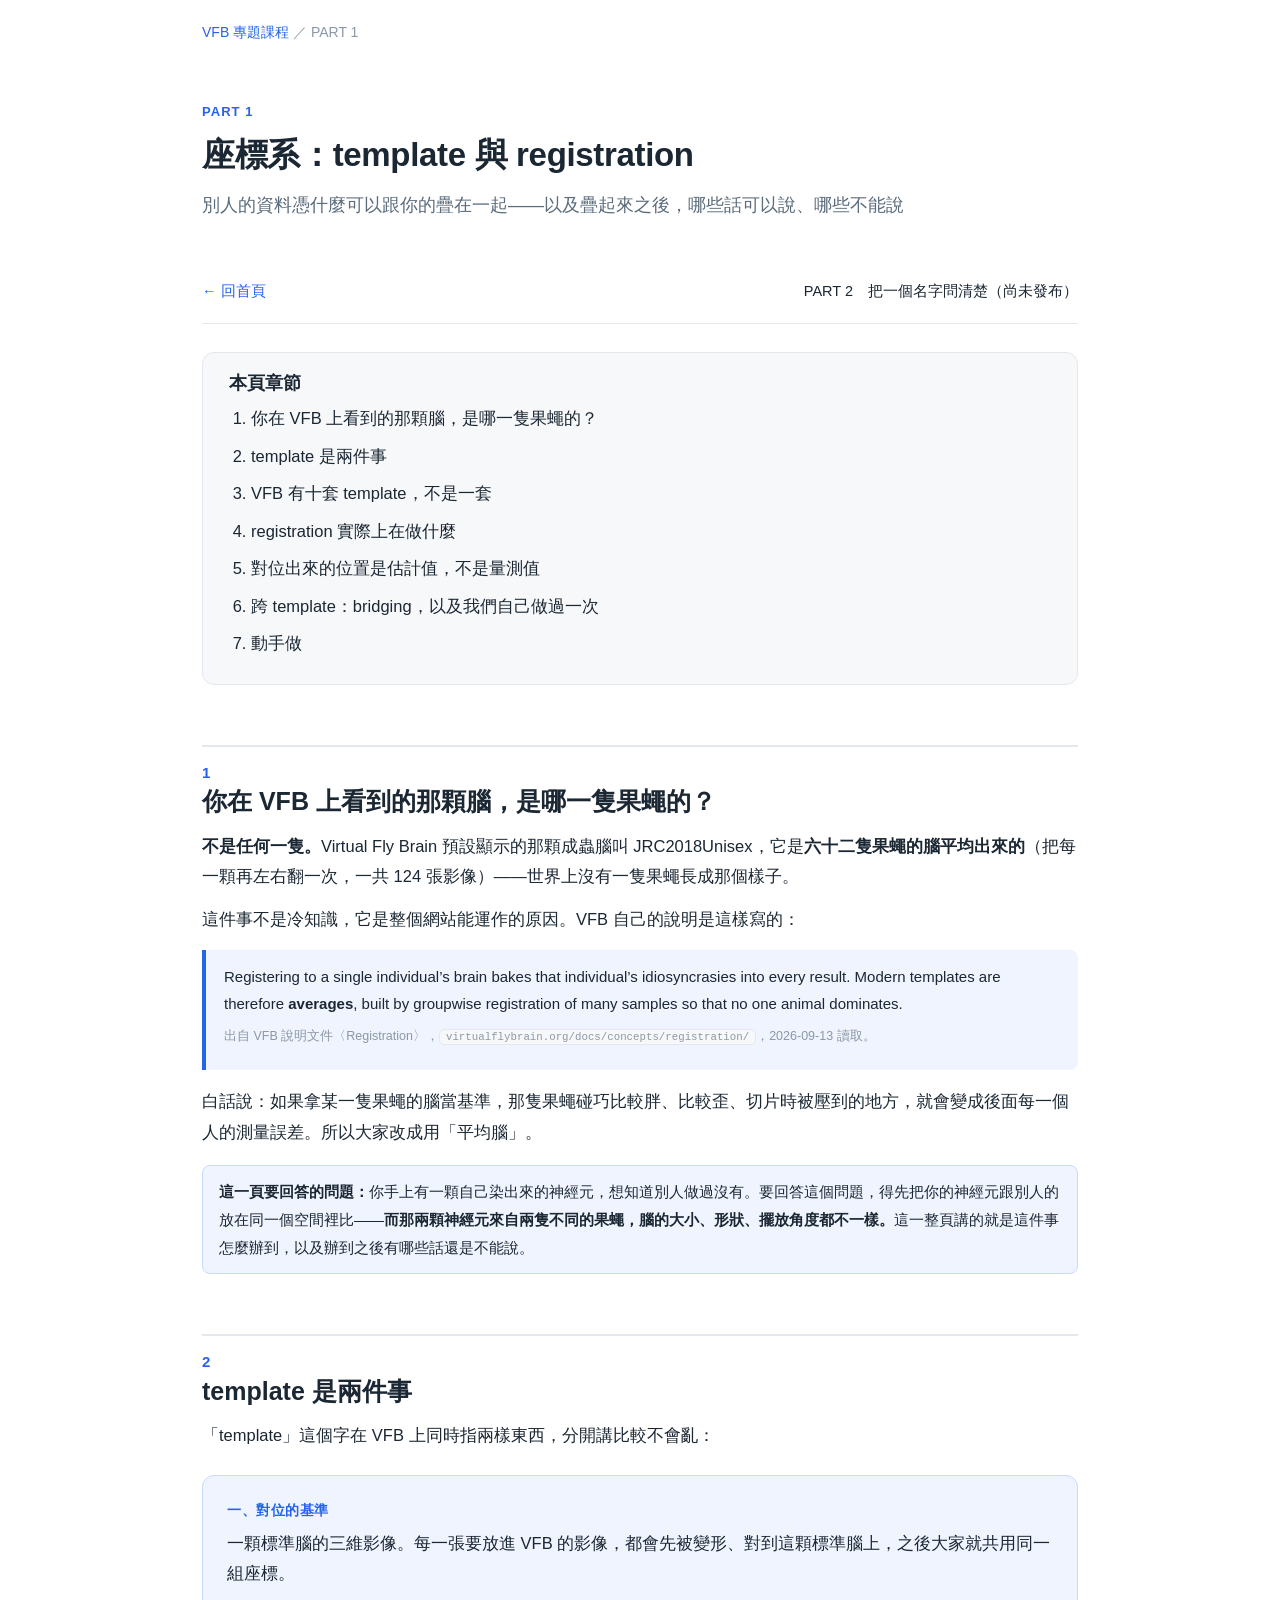
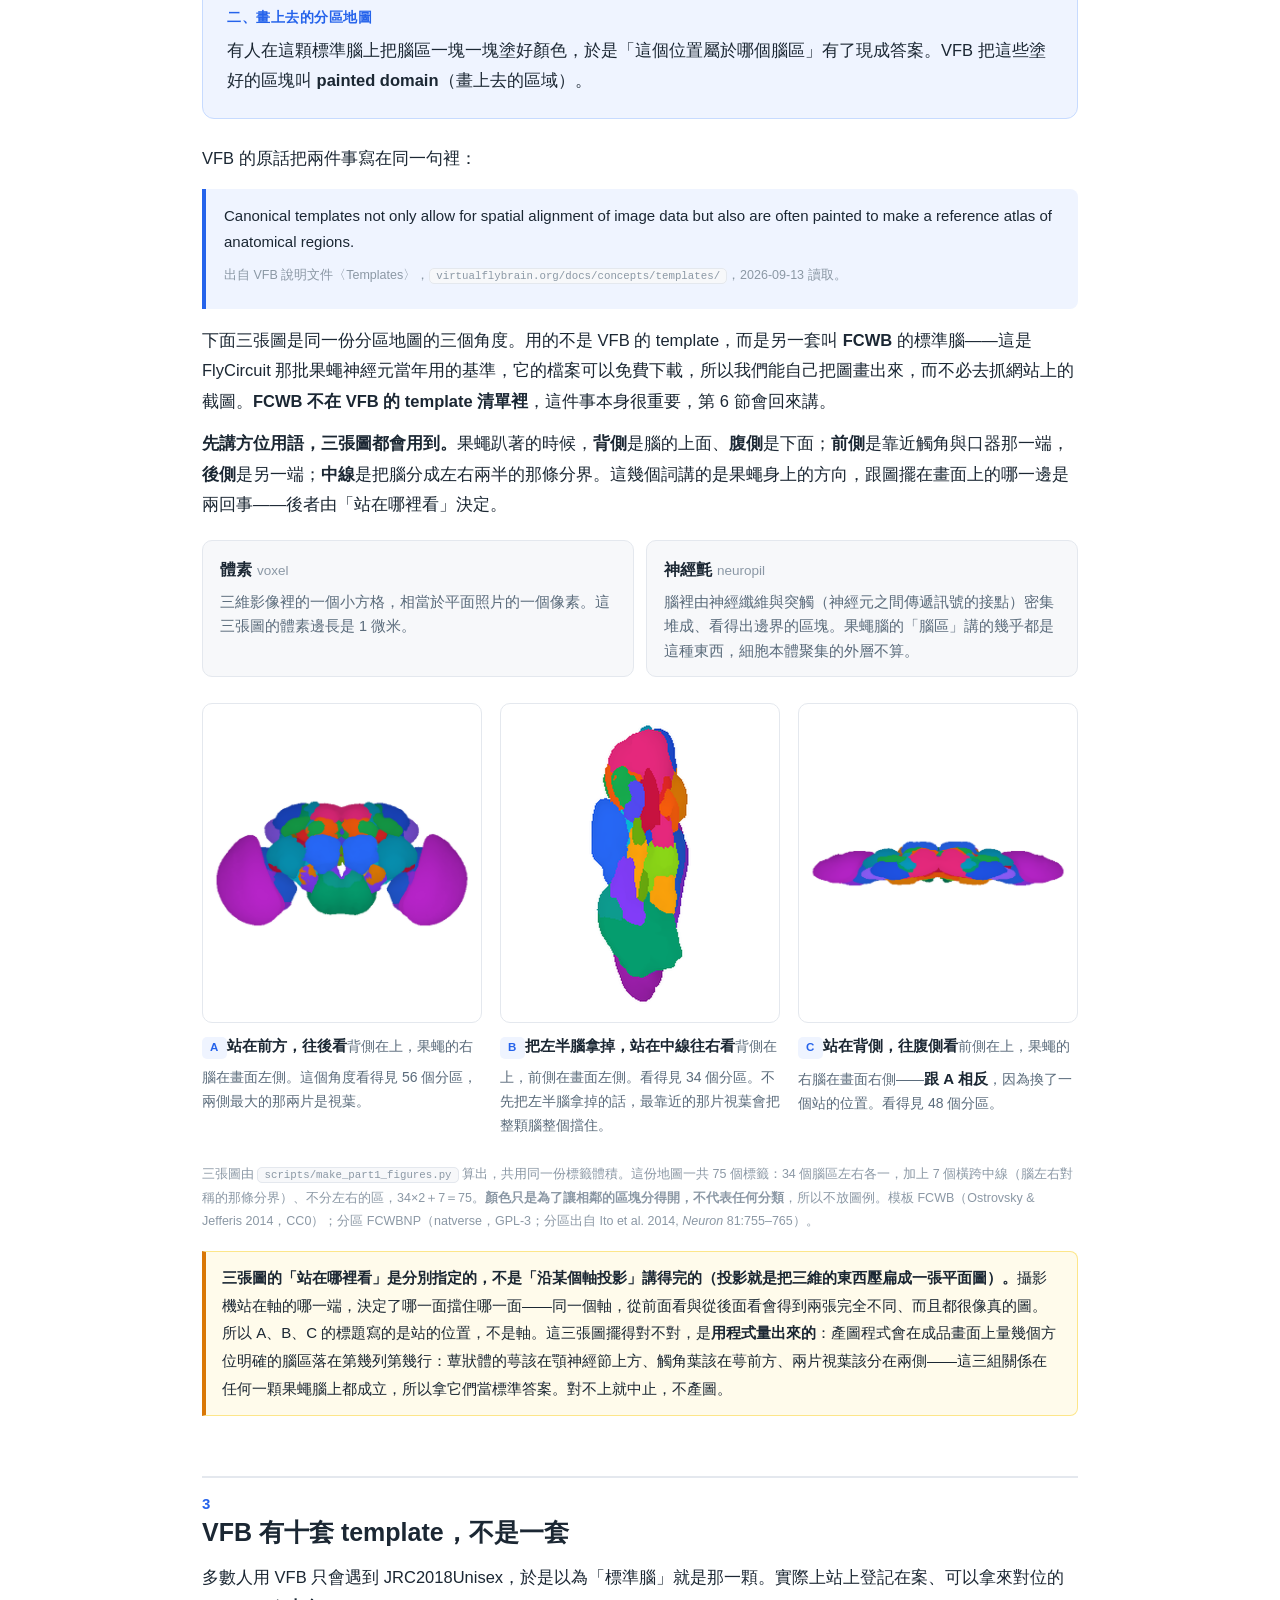
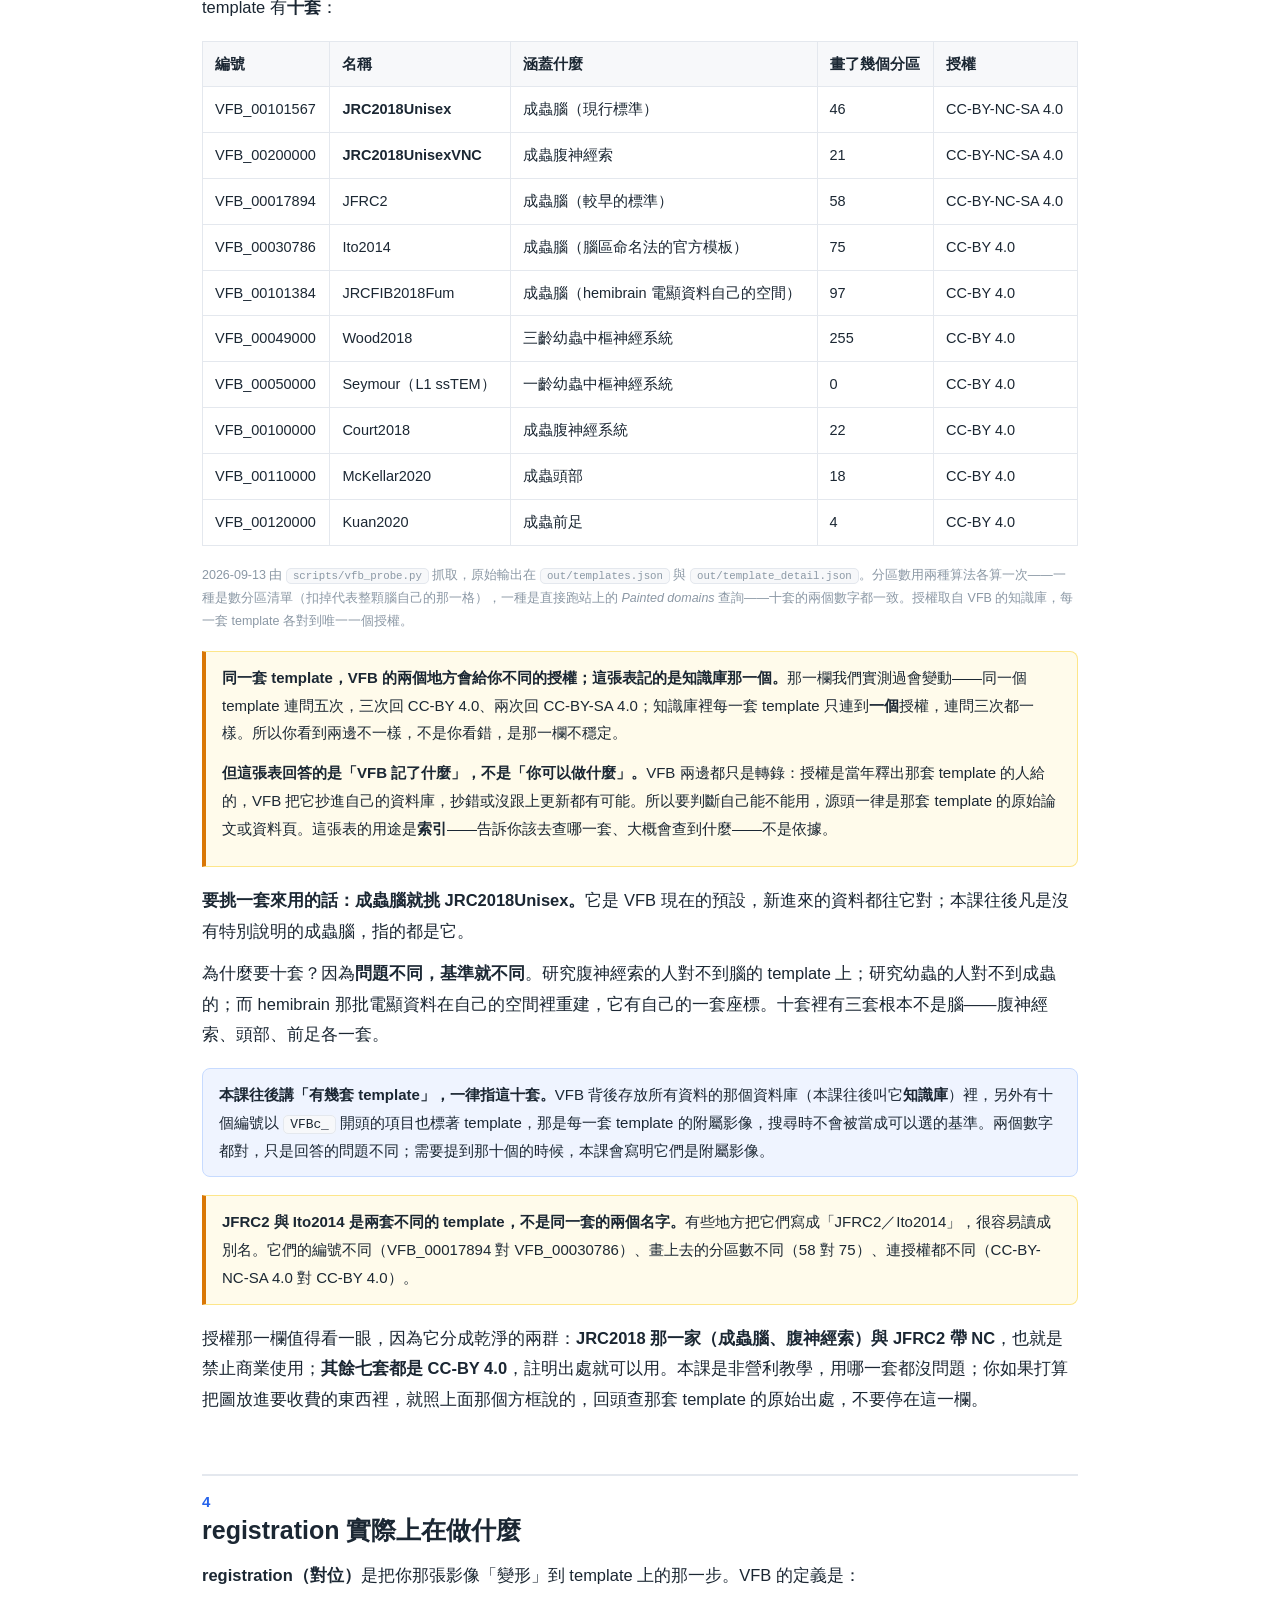
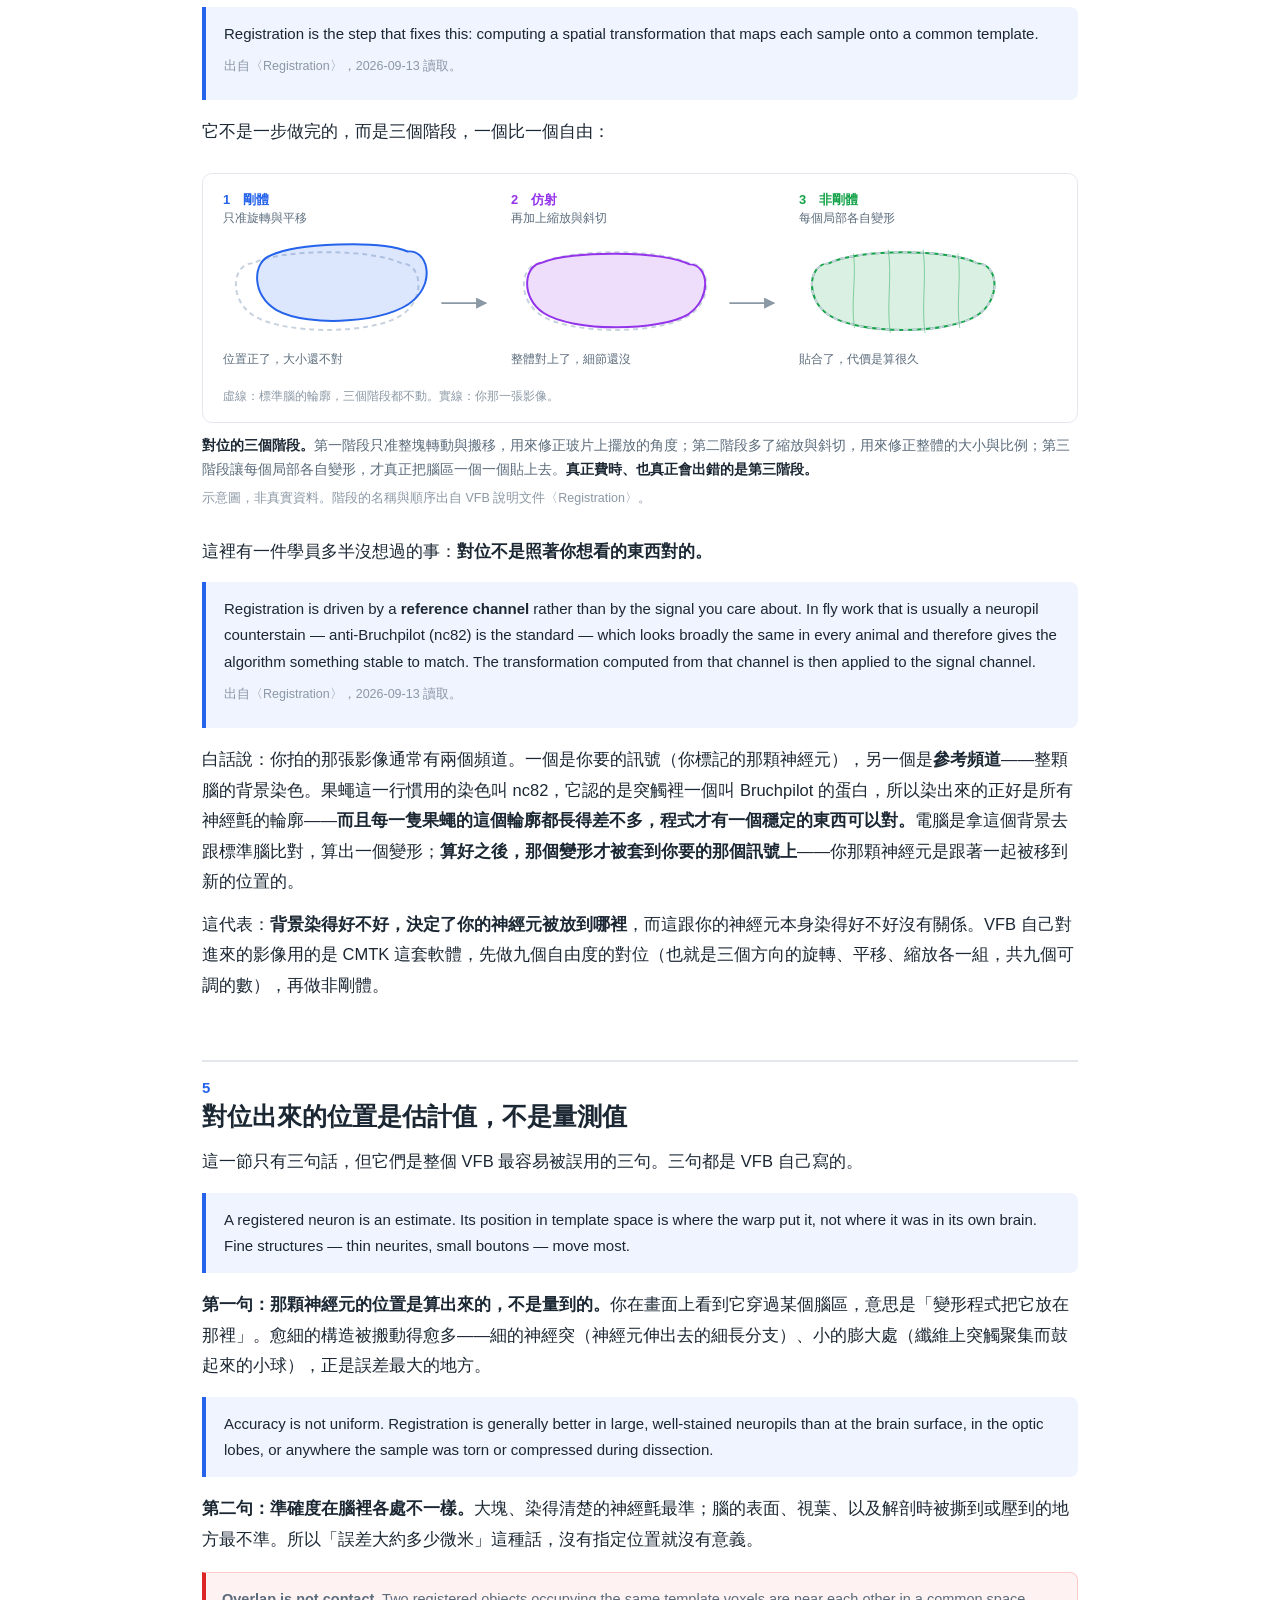
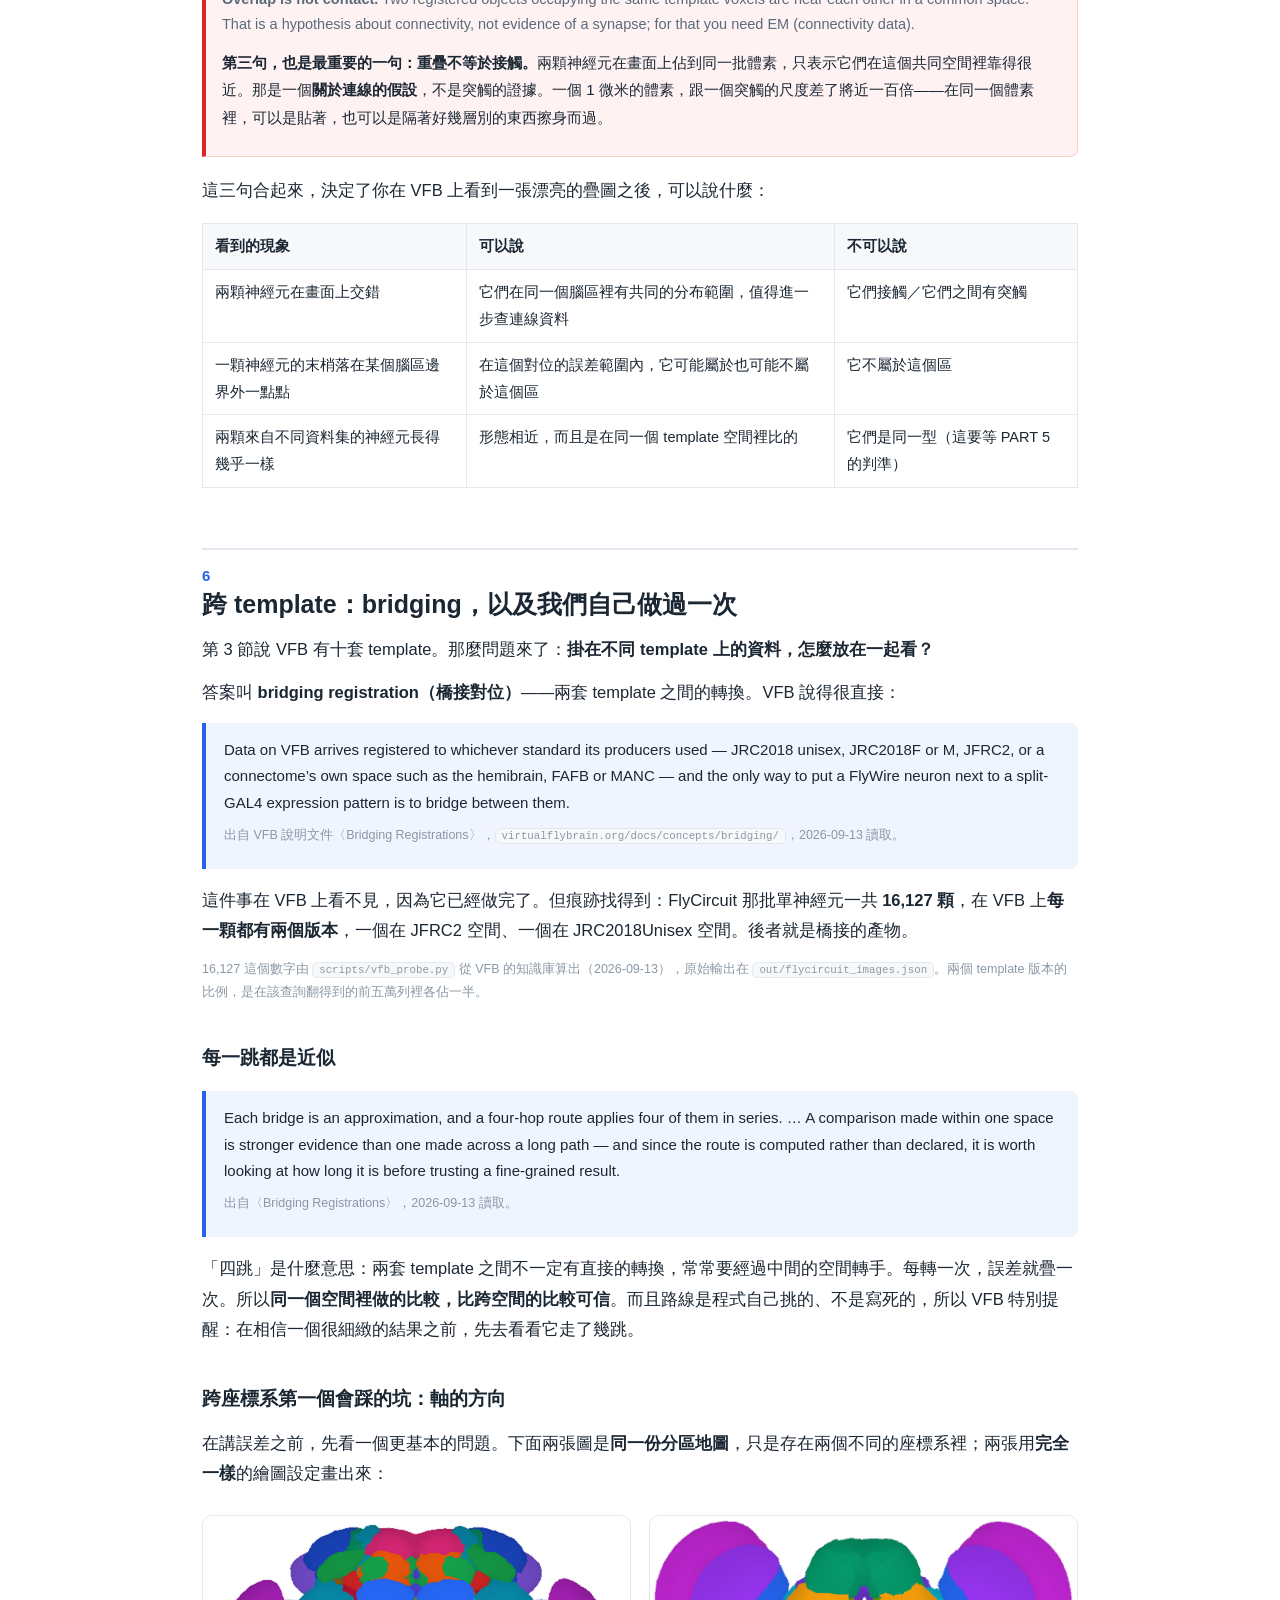
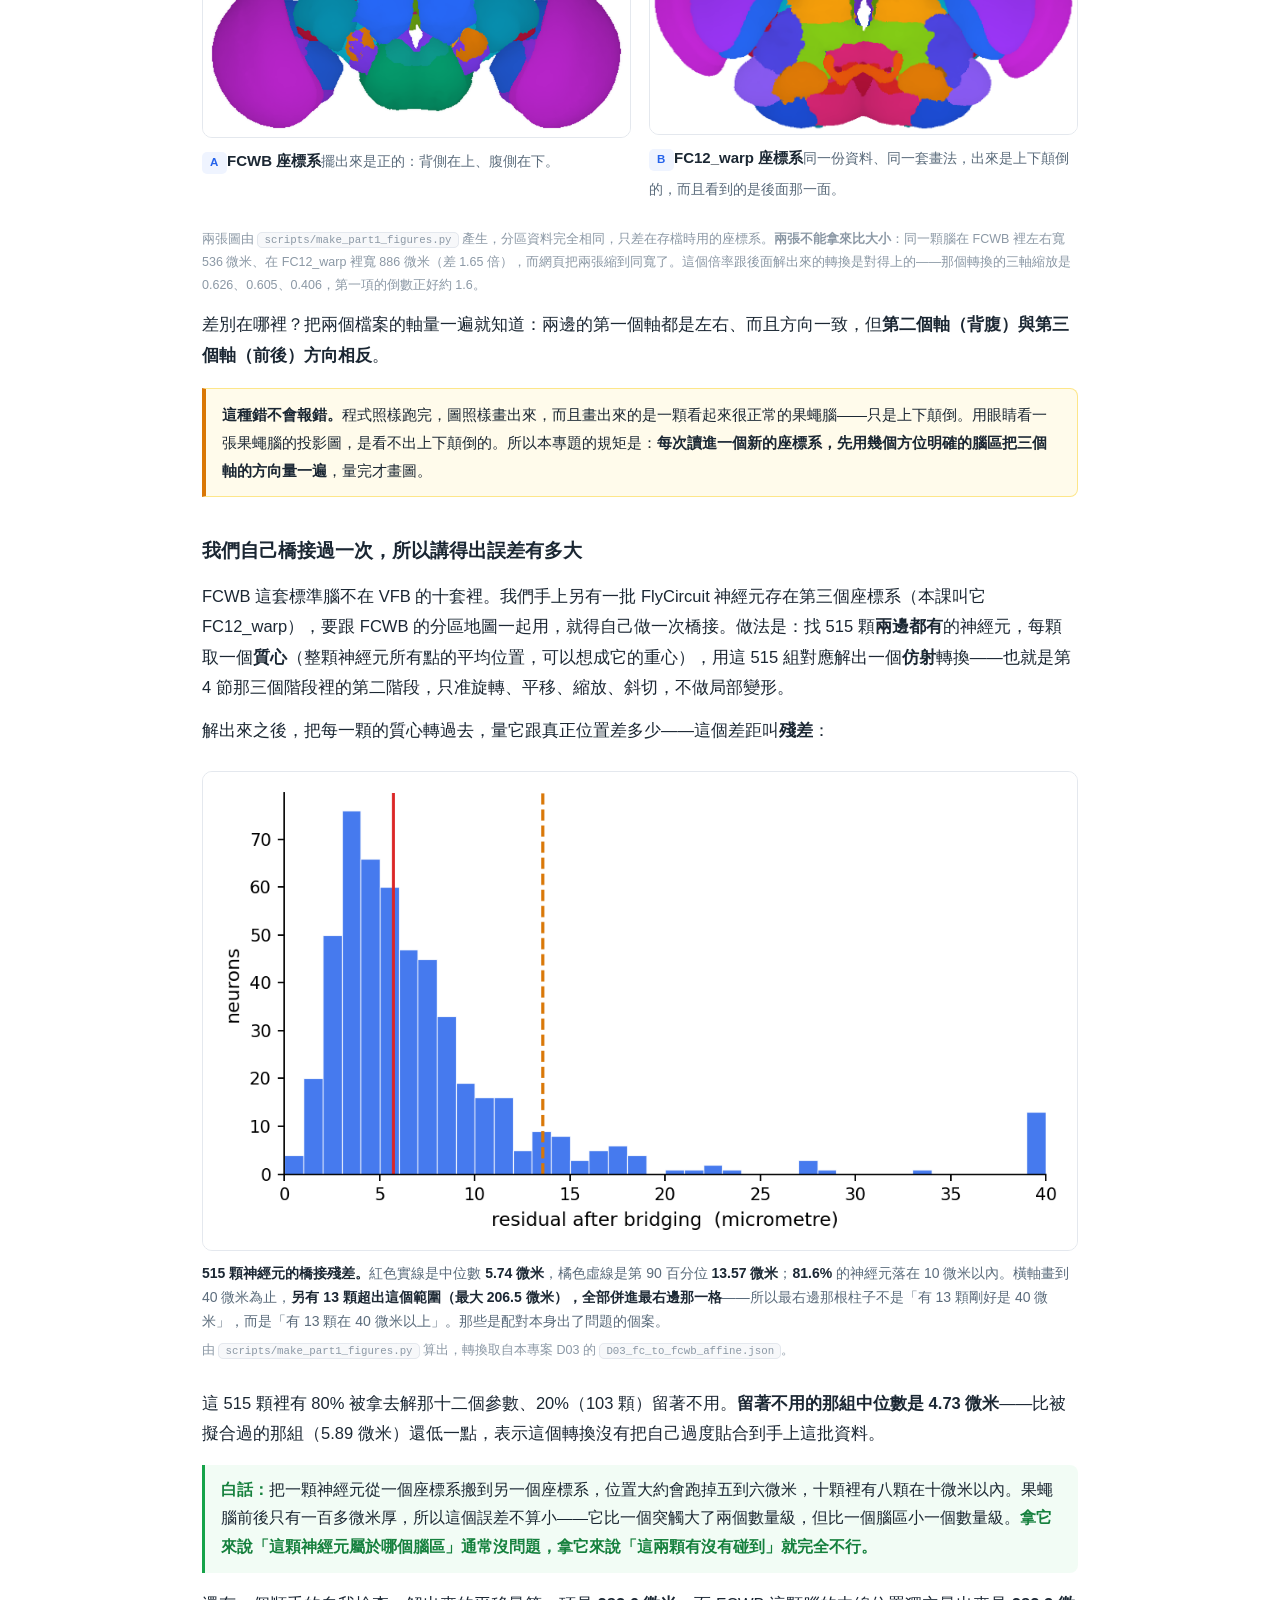
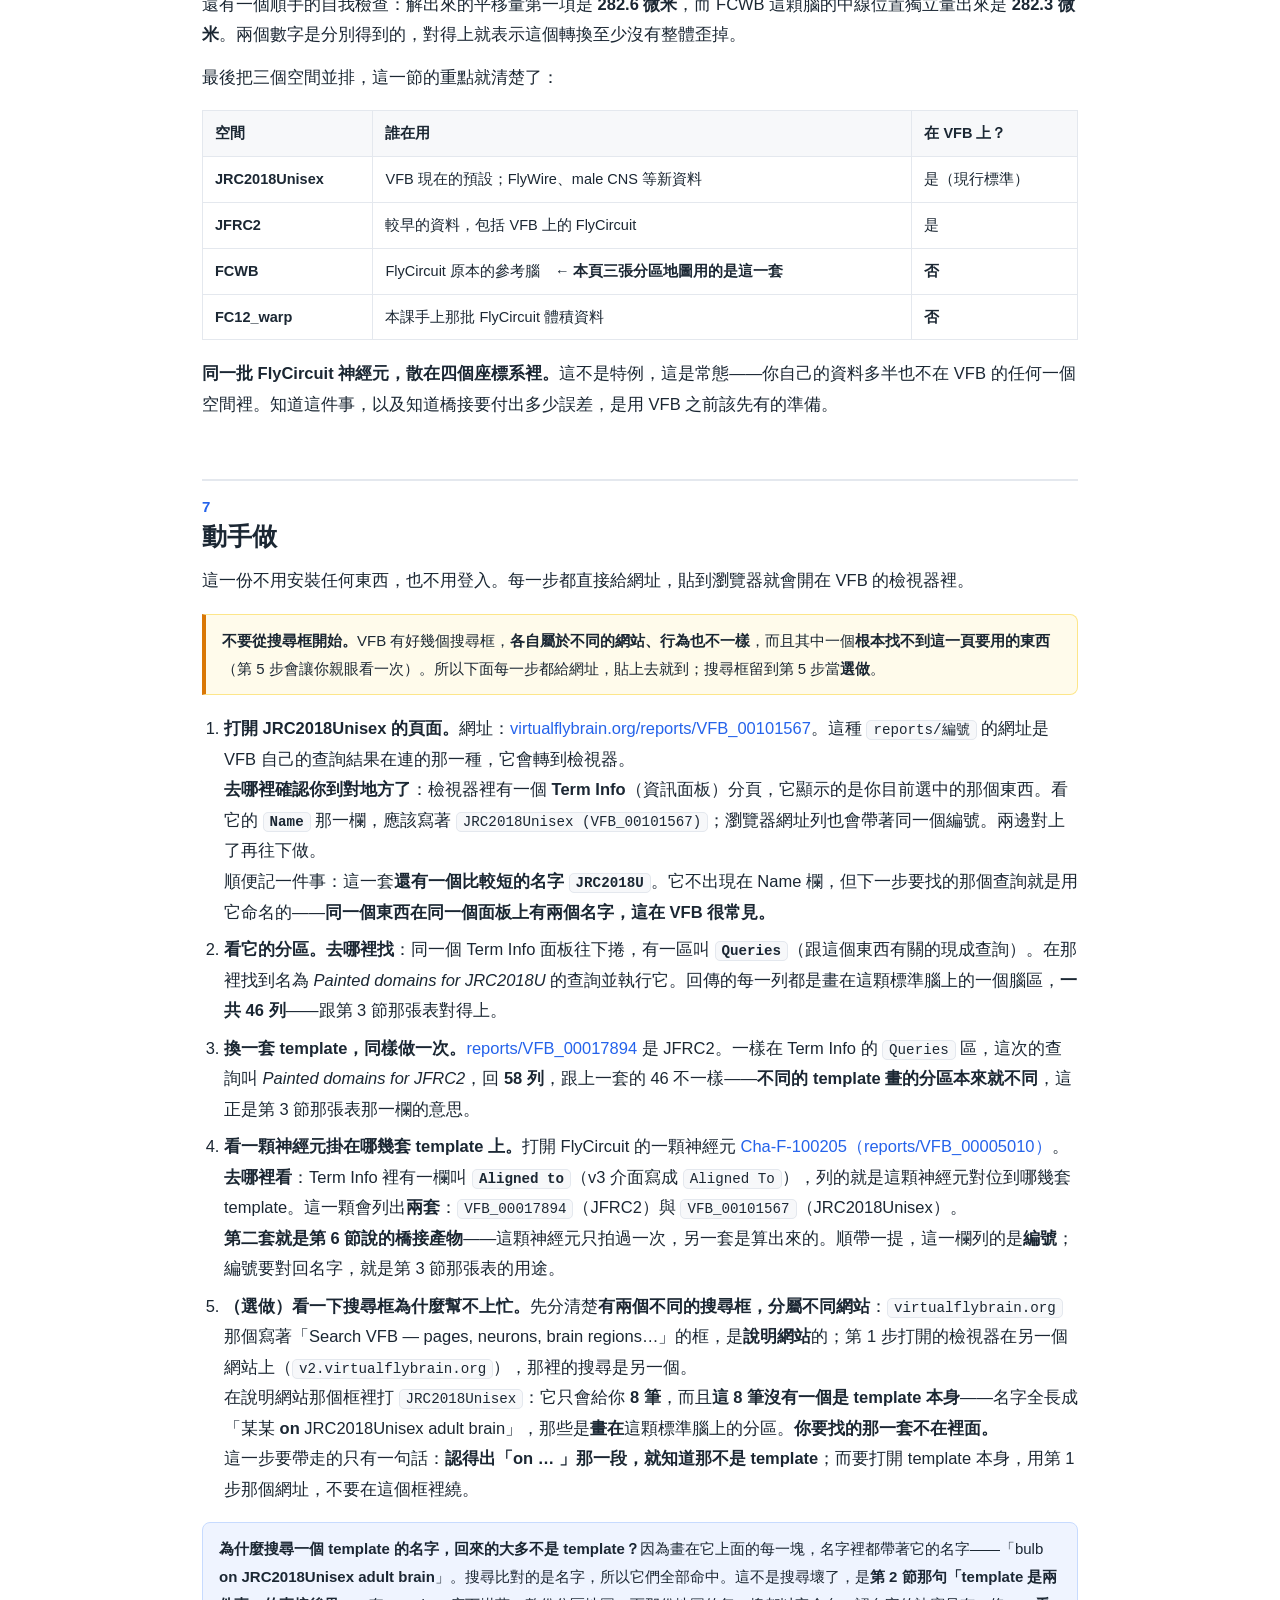
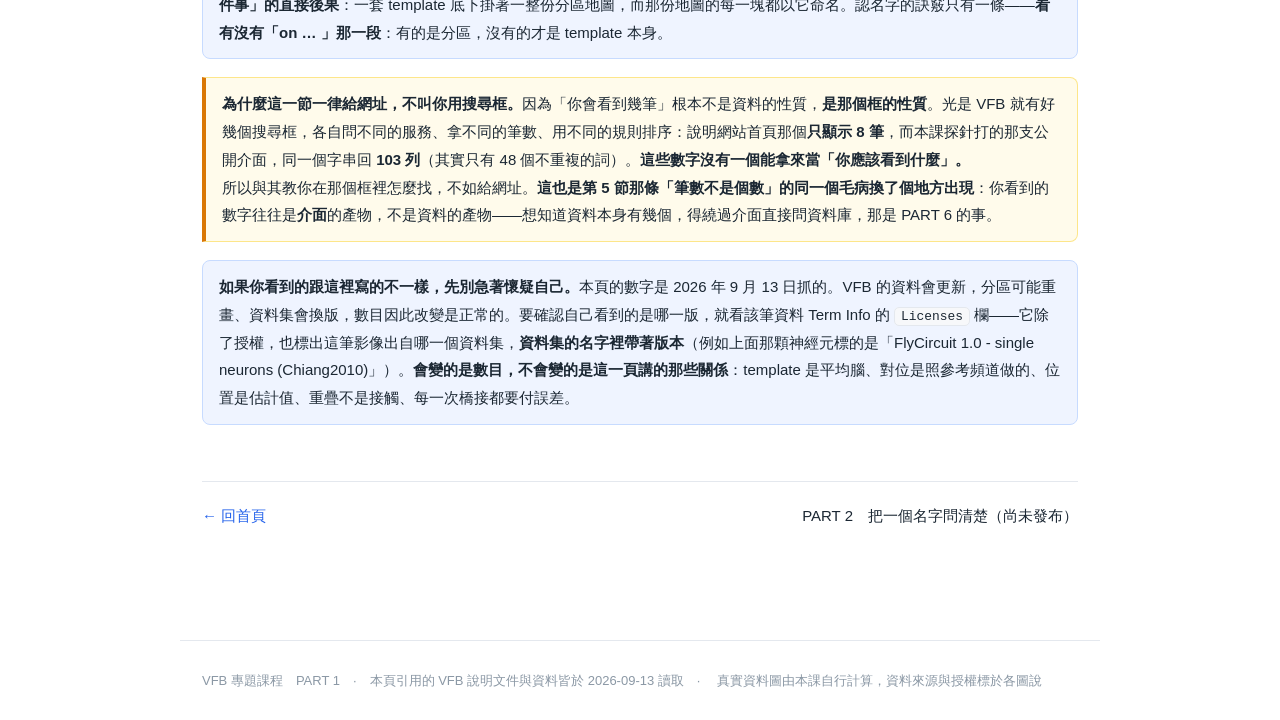
==== part1-templates.html @ bf0fbd65 "PART 1 第 5 步：刪掉大小寫那個實驗，它是錯的 第 18 條我從文件站的 js 推出一套機制（rows=40、Z=8、依「跟你打的字 完全相同」重排），照它算出打 JRC2018Unisex " ====
<!doctype html>
<html lang="zh-Hant">
<head>
<meta charset="utf-8">
<meta name="viewport" content="width=device-width, initial-scale=1">
<title>PART 1 座標系：template 與 registration｜VFB 專題課程</title>
<link rel="stylesheet" href="assets/vfb.css">
</head>
<body>
<div class="crumb"><a href="index.html">VFB 專題課程</a> ／ PART 1</div>
<header class="hero">
  <p class="eyebrow">PART 1</p>
  <h1>座標系：template 與 registration</h1>
  <p class="subtitle">別人的資料憑什麼可以跟你的疊在一起——以及疊起來之後，哪些話可以說、哪些不能說</p>
</header>

<div class="wrap">

  <div class="pager top">
    <a href="index.html">← 回首頁</a>
    <span>PART 2　把一個名字問清楚（尚未發布）</span>
  </div>

  <nav class="toc">
    <h2>本頁章節</h2>
    <ol>
      <li><a href="#s1">你在 VFB 上看到的那顆腦，是哪一隻果蠅的？</a></li>
      <li><a href="#s2">template 是兩件事</a></li>
      <li><a href="#s3">VFB 有十套 template，不是一套</a></li>
      <li><a href="#s4">registration 實際上在做什麼</a></li>
      <li><a href="#s5">對位出來的位置是估計值，不是量測值</a></li>
      <li><a href="#s6">跨 template：bridging，以及我們自己做過一次</a></li>
      <li><a href="#s7">動手做</a></li>
    </ol>
  </nav>

  <!-- ══════════════════════════════════════════════════════ -->
  <h2 id="s1"><span class="pt">1</span>你在 VFB 上看到的那顆腦，是哪一隻果蠅的？</h2>

  <p><b>不是任何一隻。</b>Virtual Fly Brain 預設顯示的那顆成蟲腦叫 JRC2018Unisex，它是<b>六十二隻果蠅的腦平均出來的</b>（把每一顆再左右翻一次，一共 124 張影像）——世界上沒有一隻果蠅長成那個樣子。</p>

  <p>這件事不是冷知識，它是整個網站能運作的原因。VFB 自己的說明是這樣寫的：</p>

  <blockquote>
    <p lang="en">Registering to a single individual’s brain bakes that individual’s idiosyncrasies into every result. Modern templates are therefore <b>averages</b>, built by groupwise registration of many samples so that no one animal dominates.</p>
    <p class="figsrc">出自 VFB 說明文件〈Registration〉，<code>virtualflybrain.org/docs/concepts/registration/</code>，2026-09-13 讀取。</p>
  </blockquote>

  <p>白話說：如果拿某一隻果蠅的腦當基準，那隻果蠅碰巧比較胖、比較歪、切片時被壓到的地方，就會變成後面每一個人的測量誤差。所以大家改成用「平均腦」。</p>

  <div class="note">
    <b>這一頁要回答的問題：</b>你手上有一顆自己染出來的神經元，想知道別人做過沒有。要回答這個問題，得先把你的神經元跟別人的放在同一個空間裡比——<b>而那兩顆神經元來自兩隻不同的果蠅，腦的大小、形狀、擺放角度都不一樣。</b>這一整頁講的就是這件事怎麼辦到，以及辦到之後有哪些話還是不能說。
  </div>

  <!-- ══════════════════════════════════════════════════════ -->
  <h2 id="s2"><span class="pt">2</span>template 是兩件事</h2>

  <p>「template」這個字在 VFB 上同時指兩樣東西，分開講比較不會亂：</p>

  <div class="defcard">
    <h4>一、對位的基準</h4>
    <p>一顆標準腦的三維影像。每一張要放進 VFB 的影像，都會先被變形、對到這顆標準腦上，之後大家就共用同一組座標。</p>
    <h4>二、畫上去的分區地圖</h4>
    <p>有人在這顆標準腦上把腦區一塊一塊塗好顏色，於是「這個位置屬於哪個腦區」有了現成答案。VFB 把這些塗好的區塊叫 <b>painted domain</b>（畫上去的區域）。</p>
  </div>

  <p>VFB 的原話把兩件事寫在同一句裡：</p>

  <blockquote>
    <p lang="en">Canonical templates not only allow for spatial alignment of image data but also are often painted to make a reference atlas of anatomical regions.</p>
    <p class="figsrc">出自 VFB 說明文件〈Templates〉，<code>virtualflybrain.org/docs/concepts/templates/</code>，2026-09-13 讀取。</p>
  </blockquote>

  <p>下面三張圖是同一份分區地圖的三個角度。用的不是 VFB 的 template，而是另一套叫 <b>FCWB</b> 的標準腦——這是 FlyCircuit 那批果蠅神經元當年用的基準，它的檔案可以免費下載，所以我們能自己把圖畫出來，而不必去抓網站上的截圖。<b>FCWB 不在 VFB 的 template 清單裡</b>，這件事本身很重要，第 6 節會回來講。</p>

  <p><b>先講方位用語，三張圖都會用到。</b>果蠅趴著的時候，<b>背側</b>是腦的上面、<b>腹側</b>是下面；<b>前側</b>是靠近觸角與口器那一端，<b>後側</b>是另一端；<b>中線</b>是把腦分成左右兩半的那條分界。這幾個詞講的是果蠅身上的方向，跟圖擺在畫面上的哪一邊是兩回事——後者由「站在哪裡看」決定。</p>

  <div class="terms">
    <div class="term"><span class="w">體素<span class="en">voxel</span></span>
      <p>三維影像裡的一個小方格，相當於平面照片的一個像素。這三張圖的體素邊長是 1 微米。</p></div>
    <div class="term"><span class="w">神經氈<span class="en">neuropil</span></span>
      <p>腦裡由神經纖維與突觸（神經元之間傳遞訊號的接點）密集堆成、看得出邊界的區塊。果蠅腦的「腦區」講的幾乎都是這種東西，細胞本體聚集的外層不算。</p></div>
  </div>

  <div class="figpair three">
    <figure>
      <div class="imgbox"><img src="assets/p1-view-front.png" alt="果蠅腦分區地圖的正視圖，左右兩側各一片大面積的視葉，中央是彼此相鄰的多個中央腦區，下方是一塊較大的腹側區域，共看得見 56 個分區。"></div>
      <figcaption><span class="ab">A</span><b>站在前方，往後看</b>背側在上，果蠅的右腦在畫面左側。這個角度看得見 56 個分區，兩側最大的那兩片是視葉。</figcaption>
    </figure>
    <figure>
      <div class="imgbox"><img src="assets/p1-view-side.png" alt="果蠅右半腦的矢狀視圖，由中線往外看，呈上下狹長形，可見十餘個彼此相鄰的中央腦區，共看得見 34 個分區。"></div>
      <figcaption><span class="ab">B</span><b>把左半腦拿掉，站在中線往右看</b>背側在上，前側在畫面左側。看得見 34 個分區。不先把左半腦拿掉的話，最靠近的那片視葉會把整顆腦整個擋住。</figcaption>
    </figure>
    <figure>
      <div class="imgbox"><img src="assets/p1-view-top.png" alt="果蠅腦分區地圖的頂視圖，呈左右寬扁形，兩端是視葉，中央偏上為成對的背側腦區，共看得見 48 個分區。"></div>
      <figcaption><span class="ab">C</span><b>站在背側，往腹側看</b>前側在上，果蠅的右腦在畫面右側——<b>跟 A 相反</b>，因為換了一個站的位置。看得見 48 個分區。</figcaption>
    </figure>
  </div>
  <p class="figsrc">三張圖由 <code>scripts/make_part1_figures.py</code> 算出，共用同一份標籤體積。這份地圖一共 75 個標籤：34 個腦區左右各一，加上 7 個橫跨中線（腦左右對稱的那條分界）、不分左右的區，34×2＋7＝75。<b>顏色只是為了讓相鄰的區塊分得開，不代表任何分類</b>，所以不放圖例。模板 FCWB（Ostrovsky &amp; Jefferis 2014，CC0）；分區 FCWBNP（natverse，GPL-3；分區出自 Ito et al. 2014, <i>Neuron</i> 81:755–765）。</p>

  <div class="callout">
    <b>三張圖的「站在哪裡看」是分別指定的，不是「沿某個軸投影」講得完的（<b>投影</b>就是把三維的東西壓扁成一張平面圖）。</b>攝影機站在軸的哪一端，決定了哪一面擋住哪一面——同一個軸，從前面看與從後面看會得到兩張完全不同、而且都很像真的圖。所以 A、B、C 的標題寫的是站的位置，不是軸。這三張圖擺得對不對，是<b>用程式量出來的</b>：產圖程式會在成品畫面上量幾個方位明確的腦區落在第幾列第幾行：蕈狀體的萼該在顎神經節上方、觸角葉該在萼前方、兩片視葉該分在兩側——這三組關係在任何一顆果蠅腦上都成立，所以拿它們當標準答案。對不上就中止，不產圖。
  </div>

  <!-- ══════════════════════════════════════════════════════ -->
  <h2 id="s3"><span class="pt">3</span>VFB 有十套 template，不是一套</h2>

  <p>多數人用 VFB 只會遇到 JRC2018Unisex，於是以為「標準腦」就是那一顆。實際上站上登記在案、可以拿來對位的 template 有<b>十套</b>：</p>

  <div class="tblwrap">
  <table>
    <tr><th>編號</th><th>名稱</th><th>涵蓋什麼</th><th>畫了幾個分區</th><th>授權</th></tr>
    <tr><td>VFB_00101567</td><td><b>JRC2018Unisex</b></td><td>成蟲腦（現行標準）</td><td>46</td><td>CC-BY-NC-SA 4.0</td></tr>
    <tr><td>VFB_00200000</td><td><b>JRC2018UnisexVNC</b></td><td>成蟲腹神經索</td><td>21</td><td>CC-BY-NC-SA 4.0</td></tr>
    <tr><td>VFB_00017894</td><td>JFRC2</td><td>成蟲腦（較早的標準）</td><td>58</td><td>CC-BY-NC-SA 4.0</td></tr>
    <tr><td>VFB_00030786</td><td>Ito2014</td><td>成蟲腦（腦區命名法的官方模板）</td><td>75</td><td>CC-BY 4.0</td></tr>
    <tr><td>VFB_00101384</td><td>JRCFIB2018Fum</td><td>成蟲腦（hemibrain 電顯資料自己的空間）</td><td>97</td><td>CC-BY 4.0</td></tr>
    <tr><td>VFB_00049000</td><td>Wood2018</td><td>三齡幼蟲中樞神經系統</td><td>255</td><td>CC-BY 4.0</td></tr>
    <tr><td>VFB_00050000</td><td>Seymour（L1 ssTEM）</td><td>一齡幼蟲中樞神經系統</td><td>0</td><td>CC-BY 4.0</td></tr>
    <tr><td>VFB_00100000</td><td>Court2018</td><td>成蟲腹神經系統</td><td>22</td><td>CC-BY 4.0</td></tr>
    <tr><td>VFB_00110000</td><td>McKellar2020</td><td>成蟲頭部</td><td>18</td><td>CC-BY 4.0</td></tr>
    <tr><td>VFB_00120000</td><td>Kuan2020</td><td>成蟲前足</td><td>4</td><td>CC-BY 4.0</td></tr>
  </table>
  </div>
  <p class="figsrc">2026-09-13 由 <code>scripts/vfb_probe.py</code> 抓取，原始輸出在 <code>out/templates.json</code> 與 <code>out/template_detail.json</code>。分區數用兩種算法各算一次——一種是數分區清單（扣掉代表整顆腦自己的那一格），一種是直接跑站上的 <i>Painted domains</i> 查詢——十套的兩個數字都一致。授權取自 VFB 的知識庫，每一套 template 各對到唯一一個授權。</p>

  <div class="callout">
    <b>同一套 template，VFB 的兩個地方會給你不同的授權；這張表記的是知識庫那一個。</b>那一欄我們實測過會變動——同一個 template 連問五次，三次回 CC-BY 4.0、兩次回 CC-BY-SA 4.0；知識庫裡每一套 template 只連到<b>一個</b>授權，連問三次都一樣。所以你看到兩邊不一樣，不是你看錯，是那一欄不穩定。</p>
    <p><b>但這張表回答的是「VFB 記了什麼」，不是「你可以做什麼」。</b>VFB 兩邊都只是轉錄：授權是當年釋出那套 template 的人給的，VFB 把它抄進自己的資料庫，抄錯或沒跟上更新都有可能。所以要判斷自己能不能用，源頭一律是那套 template 的原始論文或資料頁。這張表的用途是<b>索引</b>——告訴你該去查哪一套、大概會查到什麼——不是依據。
  </div>

  <p><b>要挑一套來用的話：成蟲腦就挑 JRC2018Unisex。</b>它是 VFB 現在的預設，新進來的資料都往它對；本課往後凡是沒有特別說明的成蟲腦，指的都是它。</p>

  <p>為什麼要十套？因為<b>問題不同，基準就不同</b>。研究腹神經索的人對不到腦的 template 上；研究幼蟲的人對不到成蟲的；而 hemibrain 那批電顯資料在自己的空間裡重建，它有自己的一套座標。十套裡有三套根本不是腦——腹神經索、頭部、前足各一套。</p>

  <div class="note">
    <b>本課往後講「有幾套 template」，一律指這十套。</b>VFB 背後存放所有資料的那個資料庫（本課往後叫它<b>知識庫</b>）裡，另外有十個編號以 <code>VFBc_</code> 開頭的項目也標著 template，那是每一套 template 的附屬影像，搜尋時不會被當成可以選的基準。兩個數字都對，只是回答的問題不同；需要提到那十個的時候，本課會寫明它們是附屬影像。
  </div>

  <div class="callout">
    <b>JFRC2 與 Ito2014 是兩套不同的 template，不是同一套的兩個名字。</b>有些地方把它們寫成「JFRC2／Ito2014」，很容易讀成別名。它們的編號不同（VFB_00017894 對 VFB_00030786）、畫上去的分區數不同（58 對 75）、連授權都不同（CC-BY-NC-SA 4.0 對 CC-BY 4.0）。
  </div>

  <p>授權那一欄值得看一眼，因為它分成乾淨的兩群：<b>JRC2018 那一家（成蟲腦、腹神經索）與 JFRC2 帶 NC</b>，也就是禁止商業使用；<b>其餘七套都是 CC-BY 4.0</b>，註明出處就可以用。本課是非營利教學，用哪一套都沒問題；你如果打算把圖放進要收費的東西裡，就照上面那個方框說的，回頭查那套 template 的原始出處，不要停在這一欄。</p>

  <!-- ══════════════════════════════════════════════════════ -->
  <h2 id="s4"><span class="pt">4</span>registration 實際上在做什麼</h2>

  <p><b>registration（對位）</b>是把你那張影像「變形」到 template 上的那一步。VFB 的定義是：</p>

  <blockquote>
    <p lang="en">Registration is the step that fixes this: computing a spatial transformation that maps each sample onto a common template.</p>
    <p class="figsrc">出自〈Registration〉，2026-09-13 讀取。</p>
  </blockquote>

  <p>它不是一步做完的，而是三個階段，一個比一個自由：</p>

  <figure class="fig">
    <svg viewBox="0 0 880 250" role="img" aria-label="三階段對位示意圖：第一階段剛體只做旋轉與平移，第二階段仿射再加上縮放與斜切，第三階段非剛體讓局部各自變形，虛線的標準腦輪廓在三階段中固定不動。">
      <defs>
        <marker id="ar" viewBox="0 0 10 10" refX="9" refY="5" markerWidth="7" markerHeight="7" orient="auto">
          <path d="M0,0 L10,5 L0,10 z" fill="#8b98a5"/>
        </marker>
      </defs>

      <g transform="translate(20,30)">
        <text x="0" y="0" font-size="13" font-weight="700" fill="#2563eb">1　剛體</text>
        <text x="0" y="18" font-size="12" fill="#5a6b7b">只准旋轉與平移</text>
        <path d="M30,60 C10,60 5,95 30,112 C60,132 150,132 180,112 C205,95 200,60 180,60 C150,45 60,45 30,60 Z"
              fill="none" stroke="#c7d2de" stroke-width="2" stroke-dasharray="5 4"/>
        <path d="M48,52 C30,58 28,92 54,107 C86,125 168,120 192,97 C214,78 206,46 186,48 C156,36 74,40 48,52 Z"
              fill="rgba(37,99,235,.16)" stroke="#2563eb" stroke-width="2"/>
        <text x="0" y="160" font-size="12" fill="#5a6b7b">位置正了，大小還不對</text>
      </g>

      <line x1="240" y1="130" x2="285" y2="130" stroke="#8b98a5" stroke-width="1.6" marker-end="url(#ar)"/>

      <g transform="translate(310,30)">
        <text x="0" y="0" font-size="13" font-weight="700" fill="#9333ea">2　仿射</text>
        <text x="0" y="18" font-size="12" fill="#5a6b7b">再加上縮放與斜切</text>
        <path d="M30,60 C10,60 5,95 30,112 C60,132 150,132 180,112 C205,95 200,60 180,60 C150,45 60,45 30,60 Z"
              fill="none" stroke="#c7d2de" stroke-width="2" stroke-dasharray="5 4"/>
        <path d="M32,59 C13,61 9,94 33,110 C62,129 149,129 179,111 C203,94 199,61 180,61 C151,47 60,47 32,59 Z"
              fill="rgba(147,51,234,.16)" stroke="#9333ea" stroke-width="2"/>
        <text x="0" y="160" font-size="12" fill="#5a6b7b">整體對上了，細節還沒</text>
      </g>

      <line x1="530" y1="130" x2="575" y2="130" stroke="#8b98a5" stroke-width="1.6" marker-end="url(#ar)"/>

      <g transform="translate(600,30)">
        <text x="0" y="0" font-size="13" font-weight="700" fill="#16a34a">3　非剛體</text>
        <text x="0" y="18" font-size="12" fill="#5a6b7b">每個局部各自變形</text>
        <path d="M30,60 C10,60 5,95 30,112 C60,132 150,132 180,112 C205,95 200,60 180,60 C150,45 60,45 30,60 Z"
              fill="rgba(22,163,74,.16)" stroke="#16a34a" stroke-width="2"/>
        <path d="M30,60 C10,60 5,95 30,112 C60,132 150,132 180,112 C205,95 200,60 180,60 C150,45 60,45 30,60 Z"
              fill="none" stroke="#c7d2de" stroke-width="2" stroke-dasharray="5 4"/>
        <g stroke="#16a34a" stroke-width="1" opacity=".45">
          <path d="M55,50 C58,75 52,100 56,125" fill="none"/>
          <path d="M90,46 C94,74 88,102 92,130" fill="none"/>
          <path d="M125,46 C129,74 123,102 127,130" fill="none"/>
          <path d="M160,50 C164,75 158,100 162,125" fill="none"/>
        </g>
        <text x="0" y="160" font-size="12" fill="#5a6b7b">貼合了，代價是算很久</text>
      </g>

      <text x="20" y="228" font-size="12" fill="#8b98a5">虛線：標準腦的輪廓，三個階段都不動。實線：你那一張影像。</text>
    </svg>
    <figcaption><b>對位的三個階段。</b>第一階段只准整塊轉動與搬移，用來修正玻片上擺放的角度；第二階段多了縮放與斜切，用來修正整體的大小與比例；第三階段讓每個局部各自變形，才真正把腦區一個一個貼上去。<b>真正費時、也真正會出錯的是第三階段。</b>
    <span class="figsrc">示意圖，非真實資料。階段的名稱與順序出自 VFB 說明文件〈Registration〉。</span></figcaption>
  </figure>

  <p>這裡有一件學員多半沒想過的事：<b>對位不是照著你想看的東西對的。</b></p>

  <blockquote>
    <p lang="en">Registration is driven by a <b>reference channel</b> rather than by the signal you care about. In fly work that is usually a neuropil counterstain — anti-Bruchpilot (nc82) is the standard — which looks broadly the same in every animal and therefore gives the algorithm something stable to match. The transformation computed from that channel is then applied to the signal channel.</p>
    <p class="figsrc">出自〈Registration〉，2026-09-13 讀取。</p>
  </blockquote>

  <p>白話說：你拍的那張影像通常有兩個頻道。一個是你要的訊號（你標記的那顆神經元），另一個是<b>參考頻道</b>——整顆腦的背景染色。果蠅這一行慣用的染色叫 nc82，它認的是突觸裡一個叫 Bruchpilot 的蛋白，所以染出來的正好是所有神經氈的輪廓——<b>而且每一隻果蠅的這個輪廓都長得差不多，程式才有一個穩定的東西可以對。</b>電腦是拿這個背景去跟標準腦比對，算出一個變形；<b>算好之後，那個變形才被套到你要的那個訊號上</b>——你那顆神經元是跟著一起被移到新的位置的。</p>

  <p>這代表：<b>背景染得好不好，決定了你的神經元被放到哪裡</b>，而這跟你的神經元本身染得好不好沒有關係。VFB 自己對進來的影像用的是 CMTK 這套軟體，先做九個自由度的對位（也就是三個方向的旋轉、平移、縮放各一組，共九個可調的數），再做非剛體。</p>

  <!-- ══════════════════════════════════════════════════════ -->
  <h2 id="s5"><span class="pt">5</span>對位出來的位置是估計值，不是量測值</h2>

  <p>這一節只有三句話，但它們是整個 VFB 最容易被誤用的三句。三句都是 VFB 自己寫的。</p>

  <blockquote>
    <p lang="en">A registered neuron is an estimate. Its position in template space is where the warp put it, not where it was in its own brain. Fine structures — thin neurites, small boutons — move most.</p>
  </blockquote>

  <p><b>第一句：那顆神經元的位置是算出來的，不是量到的。</b>你在畫面上看到它穿過某個腦區，意思是「變形程式把它放在那裡」。愈細的構造被搬動得愈多——細的神經突（神經元伸出去的細長分支）、小的膨大處（纖維上突觸聚集而鼓起來的小球），正是誤差最大的地方。</p>

  <blockquote>
    <p lang="en">Accuracy is not uniform. Registration is generally better in large, well-stained neuropils than at the brain surface, in the optic lobes, or anywhere the sample was torn or compressed during dissection.</p>
  </blockquote>

  <p><b>第二句：準確度在腦裡各處不一樣。</b>大塊、染得清楚的神經氈最準；腦的表面、視葉、以及解剖時被撕到或壓到的地方最不準。所以「誤差大約多少微米」這種話，沒有指定位置就沒有意義。</p>

  <div class="danger">
    <p lang="en"><b>Overlap is not contact.</b> Two registered objects occupying the same template voxels are near each other in a common space. That is a hypothesis about connectivity, not evidence of a synapse; for that you need EM (connectivity data).</p>
    <p><b>第三句，也是最重要的一句：重疊不等於接觸。</b>兩顆神經元在畫面上佔到同一批體素，只表示它們在這個共同空間裡靠得很近。那是一個<b>關於連線的假設</b>，不是突觸的證據。一個 1 微米的體素，跟一個突觸的尺度差了將近一百倍——在同一個體素裡，可以是貼著，也可以是隔著好幾層別的東西擦身而過。</p>
  </div>

  <p>這三句合起來，決定了你在 VFB 上看到一張漂亮的疊圖之後，可以說什麼：</p>

  <div class="tblwrap">
  <table>
    <tr><th>看到的現象</th><th>可以說</th><th>不可以說</th></tr>
    <tr><td>兩顆神經元在畫面上交錯</td><td>它們在同一個腦區裡有共同的分布範圍，值得進一步查連線資料</td><td>它們接觸／它們之間有突觸</td></tr>
    <tr><td>一顆神經元的末梢落在某個腦區邊界外一點點</td><td>在這個對位的誤差範圍內，它可能屬於也可能不屬於這個區</td><td>它不屬於這個區</td></tr>
    <tr><td>兩顆來自不同資料集的神經元長得幾乎一樣</td><td>形態相近，而且是在同一個 template 空間裡比的</td><td>它們是同一型（這要等 PART 5 的判準）</td></tr>
  </table>
  </div>

  <!-- ══════════════════════════════════════════════════════ -->
  <h2 id="s6"><span class="pt">6</span>跨 template：bridging，以及我們自己做過一次</h2>

  <p>第 3 節說 VFB 有十套 template。那麼問題來了：<b>掛在不同 template 上的資料，怎麼放在一起看？</b></p>

  <p>答案叫 <b>bridging registration（橋接對位）</b>——兩套 template 之間的轉換。VFB 說得很直接：</p>

  <blockquote>
    <p lang="en">Data on VFB arrives registered to whichever standard its producers used — JRC2018 unisex, JRC2018F or M, JFRC2, or a connectome’s own space such as the hemibrain, FAFB or MANC — and the only way to put a FlyWire neuron next to a split-GAL4 expression pattern is to bridge between them.</p>
    <p class="figsrc">出自 VFB 說明文件〈Bridging Registrations〉，<code>virtualflybrain.org/docs/concepts/bridging/</code>，2026-09-13 讀取。</p>
  </blockquote>

  <p>這件事在 VFB 上看不見，因為它已經做完了。但痕跡找得到：FlyCircuit 那批單神經元一共 <b>16,127 顆</b>，在 VFB 上<b>每一顆都有兩個版本</b>，一個在 JFRC2 空間、一個在 JRC2018Unisex 空間。後者就是橋接的產物。</p>

  <p class="figsrc">16,127 這個數字由 <code>scripts/vfb_probe.py</code> 從 VFB 的知識庫算出（2026-09-13），原始輸出在 <code>out/flycircuit_images.json</code>。兩個 template 版本的比例，是在該查詢翻得到的前五萬列裡各佔一半。</p>

  <h3>每一跳都是近似</h3>

  <blockquote>
    <p lang="en">Each bridge is an approximation, and a four-hop route applies four of them in series. … A comparison made within one space is stronger evidence than one made across a long path — and since the route is computed rather than declared, it is worth looking at how long it is before trusting a fine-grained result.</p>
    <p class="figsrc">出自〈Bridging Registrations〉，2026-09-13 讀取。</p>
  </blockquote>

  <p>「四跳」是什麼意思：兩套 template 之間不一定有直接的轉換，常常要經過中間的空間轉手。每轉一次，誤差就疊一次。所以<b>同一個空間裡做的比較，比跨空間的比較可信</b>。而且路線是程式自己挑的、不是寫死的，所以 VFB 特別提醒：在相信一個很細緻的結果之前，先去看看它走了幾跳。</p>

  <h3>跨座標系第一個會踩的坑：軸的方向</h3>

  <p>在講誤差之前，先看一個更基本的問題。下面兩張圖是<b>同一份分區地圖</b>，只是存在兩個不同的座標系裡；兩張用<b>完全一樣</b>的繪圖設定畫出來：</p>

  <div class="figpair">
    <figure>
      <img src="assets/p1-frame-fcwb.png" alt="果蠅腦分區地圖，FCWB 座標系，背側在上：中央腦區在上半部，較大的腹側區域在下方。">
      <figcaption><span class="ab">A</span><b>FCWB 座標系</b>擺出來是正的：背側在上、腹側在下。</figcaption>
    </figure>
    <figure>
      <img src="assets/p1-frame-fc12.png" alt="同一份果蠅腦分區地圖，FC12_warp 座標系，用同一組繪圖設定畫出來後上下顛倒：較大的腹側區域跑到上方。">
      <figcaption><span class="ab">B</span><b>FC12_warp 座標系</b>同一份資料、同一套畫法，出來是上下顛倒的，而且看到的是後面那一面。</figcaption>
    </figure>
  </div>
  <p class="figsrc">兩張圖由 <code>scripts/make_part1_figures.py</code> 產生，分區資料完全相同，只差在存檔時用的座標系。<b>兩張不能拿來比大小</b>：同一顆腦在 FCWB 裡左右寬 536 微米、在 FC12_warp 裡寬 886 微米（差 1.65 倍），而網頁把兩張縮到同寬了。這個倍率跟後面解出來的轉換是對得上的——那個轉換的三軸縮放是 0.626、0.605、0.406，第一項的倒數正好約 1.6。</p>

  <p>差別在哪裡？把兩個檔案的軸量一遍就知道：兩邊的第一個軸都是左右、而且方向一致，但<b>第二個軸（背腹）與第三個軸（前後）方向相反</b>。</p>

  <div class="callout">
    <b>這種錯不會報錯。</b>程式照樣跑完，圖照樣畫出來，而且畫出來的是一顆看起來很正常的果蠅腦——只是上下顛倒。用眼睛看一張果蠅腦的投影圖，是看不出上下顛倒的。所以本專題的規矩是：<b>每次讀進一個新的座標系，先用幾個方位明確的腦區把三個軸的方向量一遍</b>，量完才畫圖。
  </div>

  <h3>我們自己橋接過一次，所以講得出誤差有多大</h3>

  <p>FCWB 這套標準腦不在 VFB 的十套裡。我們手上另有一批 FlyCircuit 神經元存在第三個座標系（本課叫它 FC12_warp），要跟 FCWB 的分區地圖一起用，就得自己做一次橋接。做法是：找 515 顆<b>兩邊都有</b>的神經元，每顆取一個<b>質心</b>（整顆神經元所有點的平均位置，可以想成它的重心），用這 515 組對應解出一個<b>仿射</b>轉換——也就是第 4 節那三個階段裡的第二階段，只准旋轉、平移、縮放、斜切，不做局部變形。</p>

  <p>解出來之後，把每一顆的質心轉過去，量它跟真正位置差多少——這個差距叫<b>殘差</b>：</p>

  <figure class="fig">
    <img src="assets/p1-bridge-residual.png" alt="橋接誤差的直方圖，橫軸為殘差微米數 0 到 40，分布集中在 10 微米以內，中位數約 5.7 微米的位置有一條紅色實線，第 90 百分位約 13.6 微米處有一條橘色虛線。">
    <figcaption><b>515 顆神經元的橋接殘差。</b>紅色實線是中位數 <b>5.74 微米</b>，橘色虛線是第 90 百分位 <b>13.57 微米</b>；<b>81.6%</b> 的神經元落在 10 微米以內。橫軸畫到 40 微米為止，<b>另有 13 顆超出這個範圍（最大 206.5 微米），全部併進最右邊那一格</b>——所以最右邊那根柱子不是「有 13 顆剛好是 40 微米」，而是「有 13 顆在 40 微米以上」。那些是配對本身出了問題的個案。
    <span class="figsrc">由 <code>scripts/make_part1_figures.py</code> 算出，轉換取自本專案 D03 的 <code>D03_fc_to_fcwb_affine.json</code>。</span></figcaption>
  </figure>

  <p>這 515 顆裡有 80% 被拿去解那十二個參數、20%（103 顆）留著不用。<b>留著不用的那組中位數是 4.73 微米</b>——比被擬合過的那組（5.89 微米）還低一點，表示這個轉換沒有把自己過度貼合到手上這批資料。</p>

  <div class="plain">
    <b>白話：</b>把一顆神經元從一個座標系搬到另一個座標系，位置大約會跑掉五到六微米，十顆裡有八顆在十微米以內。果蠅腦前後只有一百多微米厚，所以這個誤差不算小——它比一個突觸大了兩個數量級，但比一個腦區小一個數量級。<b>拿它來說「這顆神經元屬於哪個腦區」通常沒問題，拿它來說「這兩顆有沒有碰到」就完全不行。</b>
  </div>

  <p>還有一個順手的自我檢查：解出來的平移量第一項是 <b>282.6 微米</b>，而 FCWB 這顆腦的中線位置獨立量出來是 <b>282.3 微米</b>。兩個數字是分別得到的，對得上就表示這個轉換至少沒有整體歪掉。</p>

  <p>最後把三個空間並排，這一節的重點就清楚了：</p>

  <div class="tblwrap">
  <table>
    <tr><th>空間</th><th>誰在用</th><th>在 VFB 上？</th></tr>
    <tr><td><b>JRC2018Unisex</b></td><td>VFB 現在的預設；FlyWire、male CNS 等新資料</td><td>是（現行標準）</td></tr>
    <tr><td><b>JFRC2</b></td><td>較早的資料，包括 VFB 上的 FlyCircuit</td><td>是</td></tr>
    <tr><td><b>FCWB</b></td><td>FlyCircuit 原本的參考腦　<b>← 本頁三張分區地圖用的是這一套</b></td><td><b>否</b></td></tr>
    <tr><td><b>FC12_warp</b></td><td>本課手上那批 FlyCircuit 體積資料</td><td><b>否</b></td></tr>
  </table>
  </div>

  <p><b>同一批 FlyCircuit 神經元，散在四個座標系裡。</b>這不是特例，這是常態——你自己的資料多半也不在 VFB 的任何一個空間裡。知道這件事，以及知道橋接要付出多少誤差，是用 VFB 之前該先有的準備。</p>

  <!-- ══════════════════════════════════════════════════════ -->
  <h2 id="s7"><span class="pt">7</span>動手做</h2>

  <p>這一份不用安裝任何東西，也不用登入。每一步都直接給網址，貼到瀏覽器就會開在 VFB 的檢視器裡。</p>

  <div class="callout">
    <b>不要從搜尋框開始。</b>VFB 有好幾個搜尋框，<b>各自屬於不同的網站、行為也不一樣</b>，而且其中一個<b>根本找不到這一頁要用的東西</b>（第 5 步會讓你親眼看一次）。所以下面每一步都給網址，貼上去就到；搜尋框留到第 5 步當<b>選做</b>。
  </div>

  <ol>
    <li><b>打開 JRC2018Unisex 的頁面。</b>網址：<a href="https://virtualflybrain.org/reports/VFB_00101567">virtualflybrain.org/reports/VFB_00101567</a>。這種 <code>reports/編號</code> 的網址是 VFB 自己的查詢結果在連的那一種，它會轉到檢視器。<br><b>去哪裡確認你到對地方了</b>：檢視器裡有一個 <b>Term Info</b>（資訊面板）分頁，它顯示的是你目前選中的那個東西。看它的 <b><code>Name</code></b> 那一欄，應該寫著 <code>JRC2018Unisex (VFB_00101567)</code>；瀏覽器網址列也會帶著同一個編號。兩邊對上了再往下做。<br>順便記一件事：這一套<b>還有一個比較短的名字 <code>JRC2018U</code></b>。它不出現在 Name 欄，但下一步要找的那個查詢就是用它命名的——<b>同一個東西在同一個面板上有兩個名字，這在 VFB 很常見。</b></li>
    <li><b>看它的分區。</b><b>去哪裡找</b>：同一個 Term Info 面板往下捲，有一區叫 <b><code>Queries</code></b>（跟這個東西有關的現成查詢）。在那裡找到名為 <i>Painted domains for JRC2018U</i> 的查詢並執行它。回傳的每一列都是畫在這顆標準腦上的一個腦區，<b>一共 46 列</b>——跟第 3 節那張表對得上。</li>
    <li><b>換一套 template，同樣做一次。</b><a href="https://virtualflybrain.org/reports/VFB_00017894">reports/VFB_00017894</a> 是 JFRC2。一樣在 Term Info 的 <code>Queries</code> 區，這次的查詢叫 <i>Painted domains for JFRC2</i>，回 <b>58 列</b>，跟上一套的 46 不一樣——<b>不同的 template 畫的分區本來就不同</b>，這正是第 3 節那張表那一欄的意思。</li>
    <li><b>看一顆神經元掛在哪幾套 template 上。</b>打開 FlyCircuit 的一顆神經元 <a href="https://virtualflybrain.org/reports/VFB_00005010">Cha-F-100205（reports/VFB_00005010）</a>。<br><b>去哪裡看</b>：Term Info 裡有一欄叫 <b><code>Aligned to</code></b>（v3 介面寫成 <code>Aligned To</code>），列的就是這顆神經元對位到哪幾套 template。這一顆會列出<b>兩套</b>：<code>VFB_00017894</code>（JFRC2）與 <code>VFB_00101567</code>（JRC2018Unisex）。<br><b>第二套就是第 6 節說的橋接產物</b>——這顆神經元只拍過一次，另一套是算出來的。順帶一提，這一欄列的是<b>編號</b>；編號要對回名字，就是第 3 節那張表的用途。</li>
    <li><b>（選做）看一下搜尋框為什麼幫不上忙。</b>先分清楚<b>有兩個不同的搜尋框，分屬不同網站</b>：<code>virtualflybrain.org</code> 那個寫著「Search VFB — pages, neurons, brain regions…」的框，是<b>說明網站</b>的；第 1 步打開的檢視器在另一個網站上（<code>v2.virtualflybrain.org</code>），那裡的搜尋是另一個。<br>在說明網站那個框裡打 <code>JRC2018Unisex</code>：它只會給你 <b>8 筆</b>，而且<b>這 8 筆沒有一個是 template 本身</b>——名字全長成「某某 <b>on</b> JRC2018Unisex adult brain」，那些是<b>畫在</b>這顆標準腦上的分區。<b>你要找的那一套不在裡面。</b><br>這一步要帶走的只有一句話：<b>認得出「on … 」那一段，就知道那不是 template</b>；而要打開 template 本身，用第 1 步那個網址，不要在這個框裡繞。</li>
  </ol>

  <div class="note">
    <b>為什麼搜尋一個 template 的名字，回來的大多不是 template？</b>因為畫在它上面的每一塊，名字裡都帶著它的名字——「bulb <b>on JRC2018Unisex adult brain</b>」。搜尋比對的是名字，所以它們全部命中。這不是搜尋壞了，是<b>第 2 節那句「template 是兩件事」的直接後果</b>：一套 template 底下掛著一整份分區地圖，而那份地圖的每一塊都以它命名。認名字的訣竅只有一條——<b>看有沒有「on … 」那一段</b>：有的是分區，沒有的才是 template 本身。
  </div>

  <div class="callout">
    <b>為什麼這一節一律給網址，不叫你用搜尋框。</b>因為「你會看到幾筆」根本不是資料的性質，<b>是那個框的性質</b>。光是 VFB 就有好幾個搜尋框，各自問不同的服務、拿不同的筆數、用不同的規則排序：說明網站首頁那個<b>只顯示 8 筆</b>，而本課探針打的那支公開介面，同一個字串回 <b>103 列</b>（其實只有 48 個不重複的詞）。<b>這些數字沒有一個能拿來當「你應該看到什麼」。</b>
    <br>所以與其教你在那個框裡怎麼找，不如給網址。<b>這也是第 5 節那條「筆數不是個數」的同一個毛病換了個地方出現</b>：你看到的數字往往是<b>介面</b>的產物，不是資料的產物——想知道資料本身有幾個，得繞過介面直接問資料庫，那是 PART 6 的事。
  </div>

  <div class="note">
    <b>如果你看到的跟這裡寫的不一樣，先別急著懷疑自己。</b>本頁的數字是 2026 年 9 月 13 日抓的。VFB 的資料會更新，分區可能重畫、資料集會換版，數目因此改變是正常的。要確認自己看到的是哪一版，就看該筆資料 Term Info 的 <code>Licenses</code> 欄——它除了授權，也標出這筆影像出自哪一個資料集，<b>資料集的名字裡帶著版本</b>（例如上面那顆神經元標的是「FlyCircuit 1.0 - single neurons (Chiang2010)」）。<b>會變的是數目，不會變的是這一頁講的那些關係</b>：template 是平均腦、對位是照參考頻道做的、位置是估計值、重疊不是接觸、每一次橋接都要付誤差。
  </div>

  <div class="pager">
    <a href="index.html">← 回首頁</a>
    <span>PART 2　把一個名字問清楚（尚未發布）</span>
  </div>
</div>

<div class="foot">
  VFB 專題課程　PART 1　·　本頁引用的 VFB 說明文件與資料皆於 2026-09-13 讀取　·　
  真實資料圖由本課自行計算，資料來源與授權標於各圖說
</div>
</body>
</html>
---- assets/vfb.css ----
/* VFB 專題課程共用樣式 — 沿用 BSC online_course 與 LPU 專題的視覺慣例 */
:root{
  --ink:#1b2733; --soft:#5a6b7b; --faint:#8b98a5;
  --bg:#ffffff; --panel:#f7f8fa; --border:#e4e8ee;
  --accent:#2563eb; --accent-soft:#eff4ff;
  --maxw:920px; --radius:12px;
  --green:#16a34a; --blue:#2563eb; --purple:#9333ea; --amber:#d97706; --red:#dc2626;
}
*{box-sizing:border-box}
html{scroll-behavior:smooth}
body{
  margin:0; background:var(--bg); color:var(--ink);
  font-family:-apple-system,"Segoe UI","Noto Sans TC","Microsoft JhengHei","PingFang TC",Roboto,Helvetica,Arial,sans-serif;
  line-height:1.85; font-size:16.5px; -webkit-font-smoothing:antialiased;
}
.wrap{max-width:var(--maxw); margin:0 auto; padding:0 22px 110px}
header.hero{max-width:var(--maxw); margin:0 auto; padding:54px 22px 22px}
.eyebrow{color:var(--accent); font-weight:700; font-size:13px; letter-spacing:.08em; text-transform:uppercase; margin:0 0 10px}
h1{font-size:33px; line-height:1.3; margin:0 0 12px; letter-spacing:-.01em; text-wrap:balance}
.subtitle{font-size:18px; color:var(--soft); margin:0 0 8px}
h2{font-size:25px; margin:60px 0 8px; padding-top:16px; border-top:2px solid var(--border); line-height:1.35; text-wrap:balance}
h2 .pt{color:var(--accent); font-size:15px; display:block; font-weight:700; letter-spacing:.05em; margin-bottom:2px}
h3{font-size:19px; margin:36px 0 10px; text-wrap:balance}
h4{font-size:16px; margin:22px 0 6px}
p{margin:12px 0}
a{color:var(--accent); text-decoration:none}
a:hover{text-decoration:underline}
a:focus-visible,summary:focus-visible{outline:2px solid var(--accent); outline-offset:3px; border-radius:4px}
code{background:var(--panel); border:1px solid var(--border); border-radius:5px; padding:1px 6px; font-family:"Cascadia Code",Consolas,Menlo,monospace; font-size:.86em}
pre{background:#0f1622; color:#e6edf3; border-radius:10px; padding:16px 18px; overflow-x:auto; font-size:13.5px; line-height:1.6}
pre code{background:none; border:none; color:inherit; padding:0}
ul,ol{padding-left:22px}
li{margin:7px 0}
blockquote{margin:16px 0; padding:10px 18px; border-left:4px solid var(--accent); background:var(--accent-soft); border-radius:0 8px 8px 0}

/* ── 首頁：三個按鈕 ── */
.intro{background:var(--panel); border:1px solid var(--border); border-radius:var(--radius); padding:18px 24px; font-size:15.5px; margin:26px 0}
.intro dt{font-weight:700; margin-top:12px}
.intro dt:first-child{margin-top:0}
.intro dd{margin:2px 0 0; color:var(--soft)}
.btns{display:grid; gap:16px; margin:34px 0 10px}
@media(min-width:640px){.btns{grid-template-columns:repeat(2,1fr)}}
@media(min-width:940px){.btns{grid-template-columns:repeat(3,1fr)}}
a.btn{
  display:flex; flex-direction:column; gap:8px;
  border:1px solid var(--border); border-left:5px solid var(--accent);
  border-radius:var(--radius); background:var(--panel);
  padding:22px 22px 24px; color:var(--ink); text-decoration:none;
  transition:box-shadow .15s ease, transform .15s ease, background .15s ease;
}
a.btn:hover{background:#fff; box-shadow:0 10px 28px rgba(16,24,40,.10); transform:translateY(-2px); text-decoration:none}
a.btn .no{font-size:12px; font-weight:700; letter-spacing:.08em; color:var(--accent)}
a.btn .t{font-size:20px; font-weight:700; line-height:1.4}
a.btn .s{font-size:14.5px; color:var(--soft); line-height:1.7; margin:0}
a.btn .m{font-size:13px; color:var(--faint); margin:6px 0 0}
a.btn.c2{border-left-color:var(--purple)}
a.btn.c2 .no{color:var(--purple)}
a.btn.c3{border-left-color:var(--green)}
a.btn.c3 .no{color:var(--green)}
a.btn.c4{border-left-color:var(--amber)}
a.btn.c4 .no{color:var(--amber)}
a.btn.c5{border-left-color:var(--red)}
a.btn.c5 .no{color:var(--red)}
a.btn.soon{background:#fbfbfc; border-style:dashed}
a.btn.soon .t{color:var(--soft)}

.statgrid{display:grid; grid-template-columns:repeat(auto-fit,minmax(150px,1fr)); gap:12px; margin:20px 0}
.stat{border:1px solid var(--border); border-radius:10px; padding:14px 16px; background:var(--panel)}
.stat .v{font-size:26px; font-weight:700; color:var(--accent); font-variant-numeric:tabular-nums; line-height:1.2}
.stat .k{font-size:13px; color:var(--soft); margin-top:3px}

.tblwrap{overflow-x:auto; margin:18px 0}
table{border-collapse:collapse; width:100%; font-size:14.5px}
th,td{border:1px solid var(--border); padding:9px 12px; text-align:left; vertical-align:top}
th{background:var(--panel); font-weight:700}

.callout{background:#fffbeb; border:1px solid #fde68a; border-left:4px solid var(--amber); border-radius:0 8px 8px 0; padding:12px 16px; margin:18px 0; font-size:15px}
.note{background:var(--accent-soft); border:1px solid #c7dbff; border-radius:8px; padding:12px 16px; margin:18px 0; font-size:15px}
.danger{background:#fef2f2; border:1px solid #fecaca; border-left:4px solid var(--red); border-radius:0 8px 8px 0; padding:12px 16px; margin:18px 0; font-size:15px}
.fixed{background:rgba(34,197,94,.07); border:1px solid #bbf7d0; border-left:4px solid var(--green); border-radius:0 8px 8px 0; padding:12px 16px; margin:18px 0; font-size:15px}
.fixed b{color:#15803d}
.draft{background:#f5f3ff; border:1px solid #ddd6fe; border-left:4px solid var(--purple); border-radius:0 8px 8px 0; padding:12px 16px; margin:22px 0; font-size:15px}

.crumb{max-width:var(--maxw); margin:0 auto; padding:20px 22px 0; font-size:14px; color:var(--faint)}
.foot{max-width:var(--maxw); margin:0 auto; padding:28px 22px; color:var(--faint); font-size:13px; border-top:1px solid var(--border)}
.pager{display:flex; justify-content:space-between; gap:14px; flex-wrap:wrap; margin:56px 0 0; padding-top:20px; border-top:1px solid var(--border); font-size:15px}

/* 待填內容的佔位段落 */
.todo{border:1px dashed var(--border); border-radius:10px; padding:14px 18px; margin:14px 0; background:#fcfcfd; color:var(--soft); font-size:14.5px}
.todo b{color:var(--ink)}
.todo ul{margin:8px 0 0}
nav.toc{background:var(--panel); border:1px solid var(--border); border-radius:var(--radius); padding:18px 26px; margin:28px 0}
nav.toc h2{border:none; margin:0 0 8px; padding:0; font-size:18px}
nav.toc ol{margin:6px 0 0}
nav.toc a{color:var(--ink)}
@media(prefers-reduced-motion:reduce){html{scroll-behavior:auto} a.btn:hover{transform:none}}

/* ── 圖 ── */
.fig{margin:26px 0}
.fig img{display:block; width:100%; height:auto; border:1px solid var(--border); border-radius:10px; background:#fff}
.fig.narrow img{max-width:330px; margin:0 auto}
.fig figcaption{font-size:14px; color:var(--soft); line-height:1.7; margin-top:11px}
.fig figcaption b{color:var(--ink)}
.figsrc{display:block; margin-top:7px; color:var(--faint); font-size:12.5px}
/* 並排的兩張圖：各自帶說明，窄螢幕自動上下堆疊 */
.figpair{display:grid; gap:18px; margin:26px 0}
@media(min-width:680px){.figpair{grid-template-columns:1fr 1fr}}
.figpair figure{margin:0}
.figpair img{display:block; width:100%; height:auto; border:1px solid var(--border);
  border-radius:10px; background:#fff}
.figpair figcaption{margin-top:10px; font-size:14px; line-height:1.7; color:var(--soft)}
.figpair figcaption b{display:block; color:var(--ink); font-size:15px; margin-bottom:1px}
.figpair .ab{display:inline-block; font-size:11.5px; font-weight:700; letter-spacing:.06em;
  color:var(--accent); background:var(--accent-soft); border-radius:5px;
  padding:1px 8px; margin-bottom:7px}
/* 色塊圖例 */
.key{display:flex; flex-wrap:wrap; gap:9px 20px; margin:16px 0 0; padding:13px 16px;
  list-style:none; font-size:14px; background:var(--panel); border:1px solid var(--border);
  border-radius:9px}
.key li{display:flex; align-items:center; gap:7px; margin:0}
.key i{width:13px; height:13px; border-radius:3px; flex:none}
/* 定義卡 */
.defcard{border:1px solid #c7dbff; background:var(--accent-soft); border-radius:12px; padding:6px 24px 18px; margin:24px 0}
.defcard h4{color:var(--accent); font-size:14px; letter-spacing:.04em; margin:16px 0 4px}
.defcard p{margin:4px 0}
/* 名詞卡 */
.terms{display:grid; gap:12px; margin:20px 0}
@media(min-width:700px){.terms{grid-template-columns:1fr 1fr}}
.term{border:1px solid var(--border); border-radius:10px; padding:13px 17px; background:var(--panel)}
.term .w{font-weight:700; font-size:15.5px}
.term .en{color:var(--faint); font-weight:400; font-size:13.5px; margin-left:5px}
.term p{margin:5px 0 0; font-size:14.5px; color:var(--soft); line-height:1.7}
/* 案例列 */
.cases{display:grid; gap:12px; margin:20px 0}
.case{display:flex; gap:14px; border:1px solid var(--border); border-radius:10px; padding:13px 16px; background:#fff}
.case .badge{flex:none; font-size:12px; font-weight:700; border-radius:999px; padding:3px 11px; height:fit-content; white-space:nowrap}
.case .badge.one{background:rgba(37,99,235,.12); color:#1d4ed8}
.case .badge.two{background:rgba(147,51,234,.12); color:#7e22ce}
.case .badge.hub{background:rgba(217,119,6,.16); color:#b45309}
.case .bd{font-size:14.5px; line-height:1.75}
.case .bd b{display:block; margin-bottom:2px; font-size:15.5px}

/* ── PART 2：流程圖、公式、步驟 ── */
.fig svg{display:block; width:100%; height:auto; border:1px solid var(--border);
  border-radius:10px; background:#fff}
.formula{background:var(--panel); border:1px solid var(--border); border-radius:10px;
  padding:14px 20px; margin:16px 0; font-size:16px; text-align:center;
  font-family:"Cambria Math",Cambria,Georgia,serif; overflow-x:auto}
.formula .sub{font-size:13px; color:var(--soft); font-family:inherit;
  display:block; margin-top:8px; text-align:left}
.plain{border-left:3px solid var(--green); background:rgba(34,197,94,.06);
  border-radius:0 8px 8px 0; padding:11px 16px; margin:16px 0; font-size:15.5px}
.plain b{color:#15803d}
.stepmeta{display:flex; flex-wrap:wrap; gap:8px 20px; margin:6px 0 0; padding:0;
  list-style:none; font-size:13.5px; color:var(--faint)}
.gap{border:1px solid #fde68a; background:#fffbeb; border-radius:10px;
  padding:6px 20px 14px; margin:22px 0}
.gap h4{color:#b45309; margin:14px 0 4px; font-size:15px}
.gap p{margin:4px 0; font-size:15px}
svg text{font-family:-apple-system,"Segoe UI","Noto Sans TC","Microsoft JhengHei",
  "PingFang TC",Roboto,Helvetica,Arial,sans-serif}

/* PART 3：可直接複製的指令框 */
.prompt{border:1px solid #cbd5e1; border-left:5px solid #334155; background:#f8fafc;
  border-radius:10px; padding:16px 20px 18px; margin:14px 0 18px}
.prompt .lbl{font-size:12px; font-weight:700; letter-spacing:.06em; color:#475569; margin:0 0 8px}
.prompt pre{margin:0; padding:0; background:none; border-radius:0; overflow:visible;
  white-space:pre-wrap; word-break:break-word;
  font-family:ui-monospace,SFMono-Regular,Menlo,Consolas,"Noto Sans TC",monospace;
  font-size:14.5px; line-height:1.9; color:#0f172a}
.cmd{border-top:2px solid var(--border); margin:44px 0 0; padding-top:22px}
.cmd h3{margin:0 0 4px}
.cmd .meta{font-size:13px; color:var(--faint); margin:0 0 14px}
.cmd h4{font-size:15px; margin:18px 0 6px; color:var(--ink)}

/* ── PART 5：讀程式 ── */
pre .cm{color:#7f93a8}                                    /* 註解 */
pre .hl{display:block; margin:0 -18px; padding:0 18px 0 15px;
  background:rgba(96,165,250,.20); box-shadow:inset 3px 0 0 #60a5fa}
pre b{color:#fff}
.filecard{display:grid; gap:12px; margin:22px 0}
@media(min-width:760px){.filecard{grid-template-columns:repeat(3,1fr)}}
.filecard .f{border:1px solid var(--border); border-radius:10px; padding:13px 16px; background:var(--panel)}
.filecard .f .nm{font-family:"Cascadia Code",Consolas,Menlo,monospace; font-size:14.5px; font-weight:700}
.filecard .f .role{display:block; font-size:12px; letter-spacing:.06em; color:var(--accent); font-weight:700; margin:7px 0 3px}
.filecard .f p{margin:0; font-size:14px; color:var(--soft); line-height:1.7}
.ask{border:1px solid var(--border); border-left:4px solid var(--accent); background:#fff;
  border-radius:0 10px 10px 0; padding:11px 18px; margin:20px 0}
.ask .q{font-weight:700; font-size:16px; margin:0 0 3px}
.ask p{margin:3px 0; font-size:14.5px; color:var(--soft)}
.lineno{font-family:"Cascadia Code",Consolas,Menlo,monospace; font-size:13px; color:var(--faint); white-space:nowrap}

/* 頁首的前後連結：跟頁尾同一組，只是線畫在下面 */
.pager.top{margin:26px 0 4px; padding:0 0 18px;
  border-top:none; border-bottom:1px solid var(--border); font-size:14.5px}

/* ── VFB 專題新增 ── */
/* 三張並排的視圖：窄螢幕一欄、中等兩欄、寬螢幕三欄 */
@media(min-width:680px){.figpair.three{grid-template-columns:1fr 1fr}}
@media(min-width:900px){.figpair.three{grid-template-columns:repeat(3,1fr)}}
/* 三張圖的長寬比差很多（正視圖扁、側視圖窄長、頂視圖很扁），
   所以給每張一個等高的框、圖在框裡置中——這樣三段圖說會從同一條線開始，
   讀者才不會以為某一張「比較重要」或漏看某一段。 */
.figpair.three figure{display:flex; flex-direction:column}
.figpair.three .imgbox{height:320px; display:flex; align-items:center;
  justify-content:center; border:1px solid var(--border); border-radius:10px;
  background:#fff; padding:8px}
.figpair.three .imgbox img{max-height:100%; width:auto; max-width:100%;
  border:none; border-radius:0}
/* 英文引文：跟中文段落拉開，讓讀者一眼認出這是原文 */
blockquote p[lang="en"]{font-size:15px; line-height:1.75; margin:4px 0}
blockquote .figsrc{margin-top:8px}
.danger p[lang="en"]{font-size:14.5px; line-height:1.7; color:var(--soft); margin:2px 0 8px}

/* .figpair 的圖說：只有開頭那個 <b> 當標題獨佔一行。
   原本的規則對所有 <b> 生效，句子中間一加粗體就會被硬斷行。 */
.figpair figcaption b{display:inline}
.figpair figcaption > b:first-child{display:block; color:var(--ink);
  font-size:15px; margin-bottom:1px}
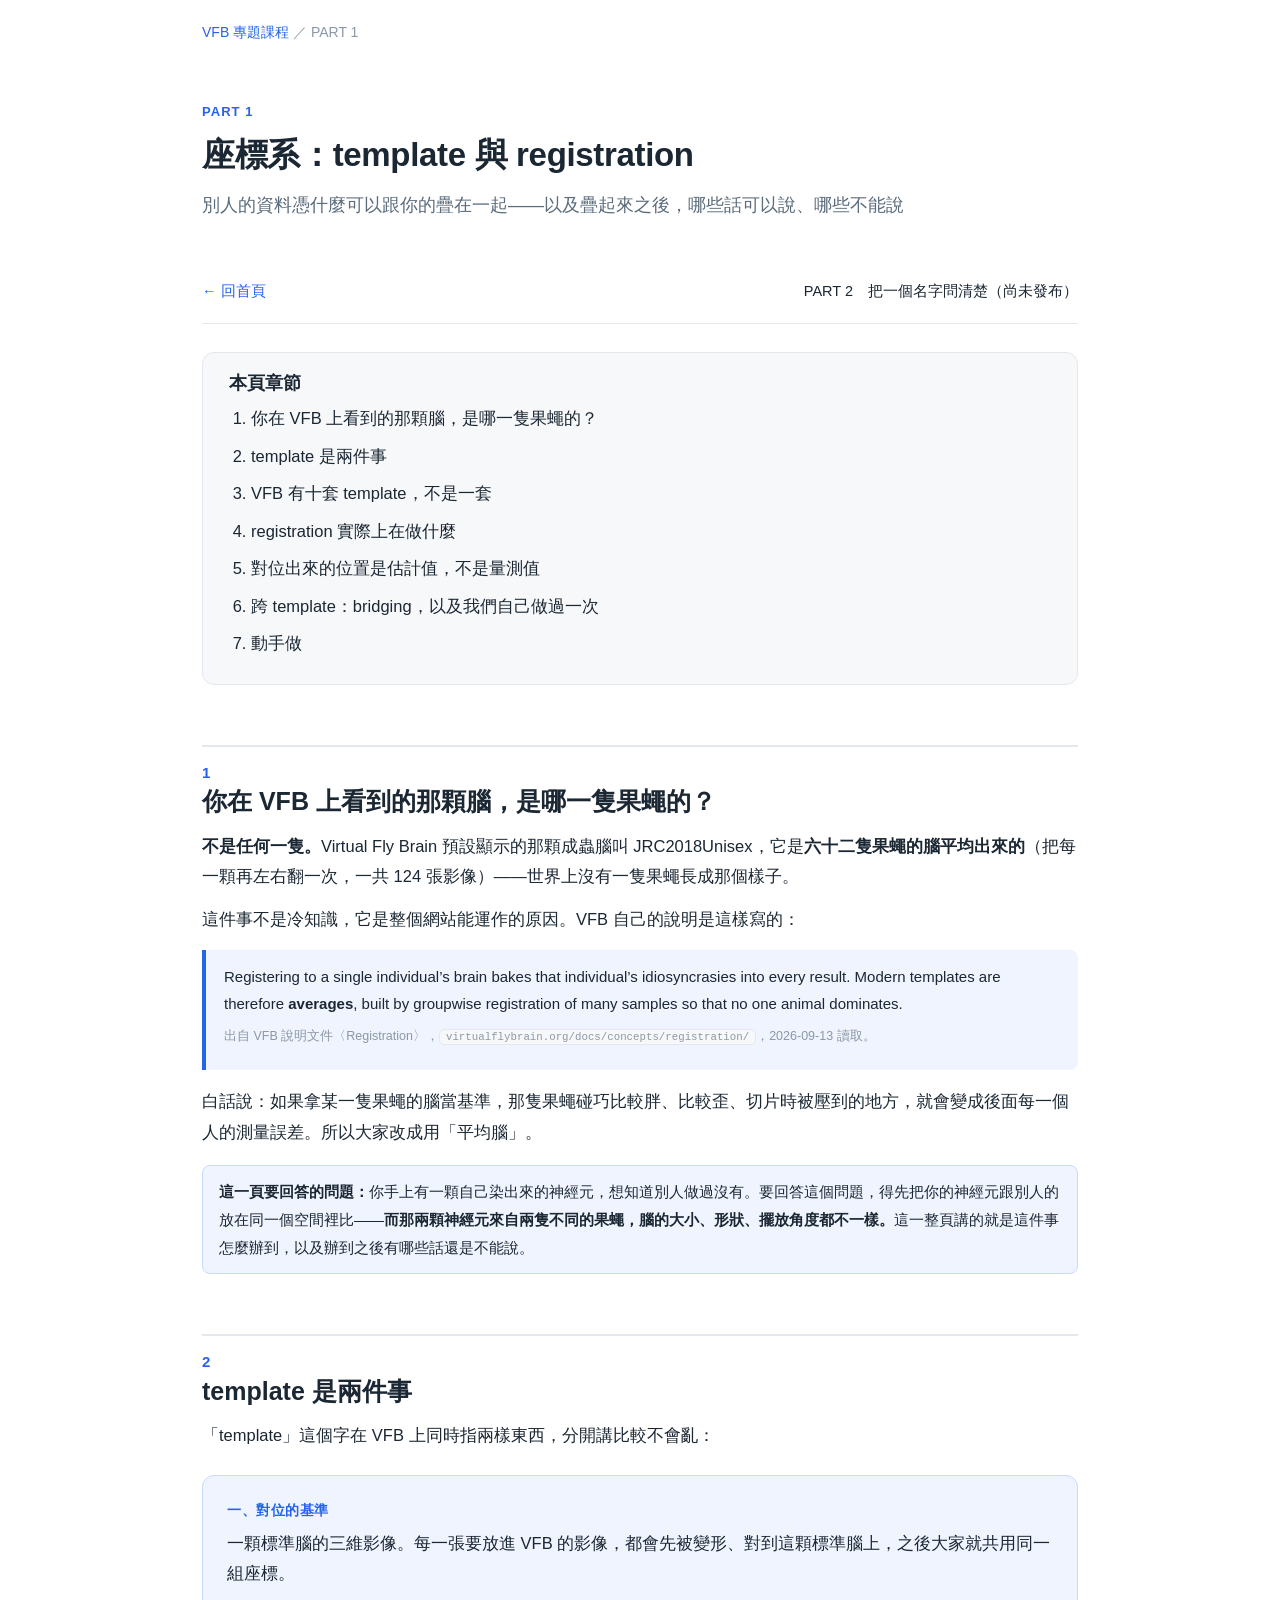
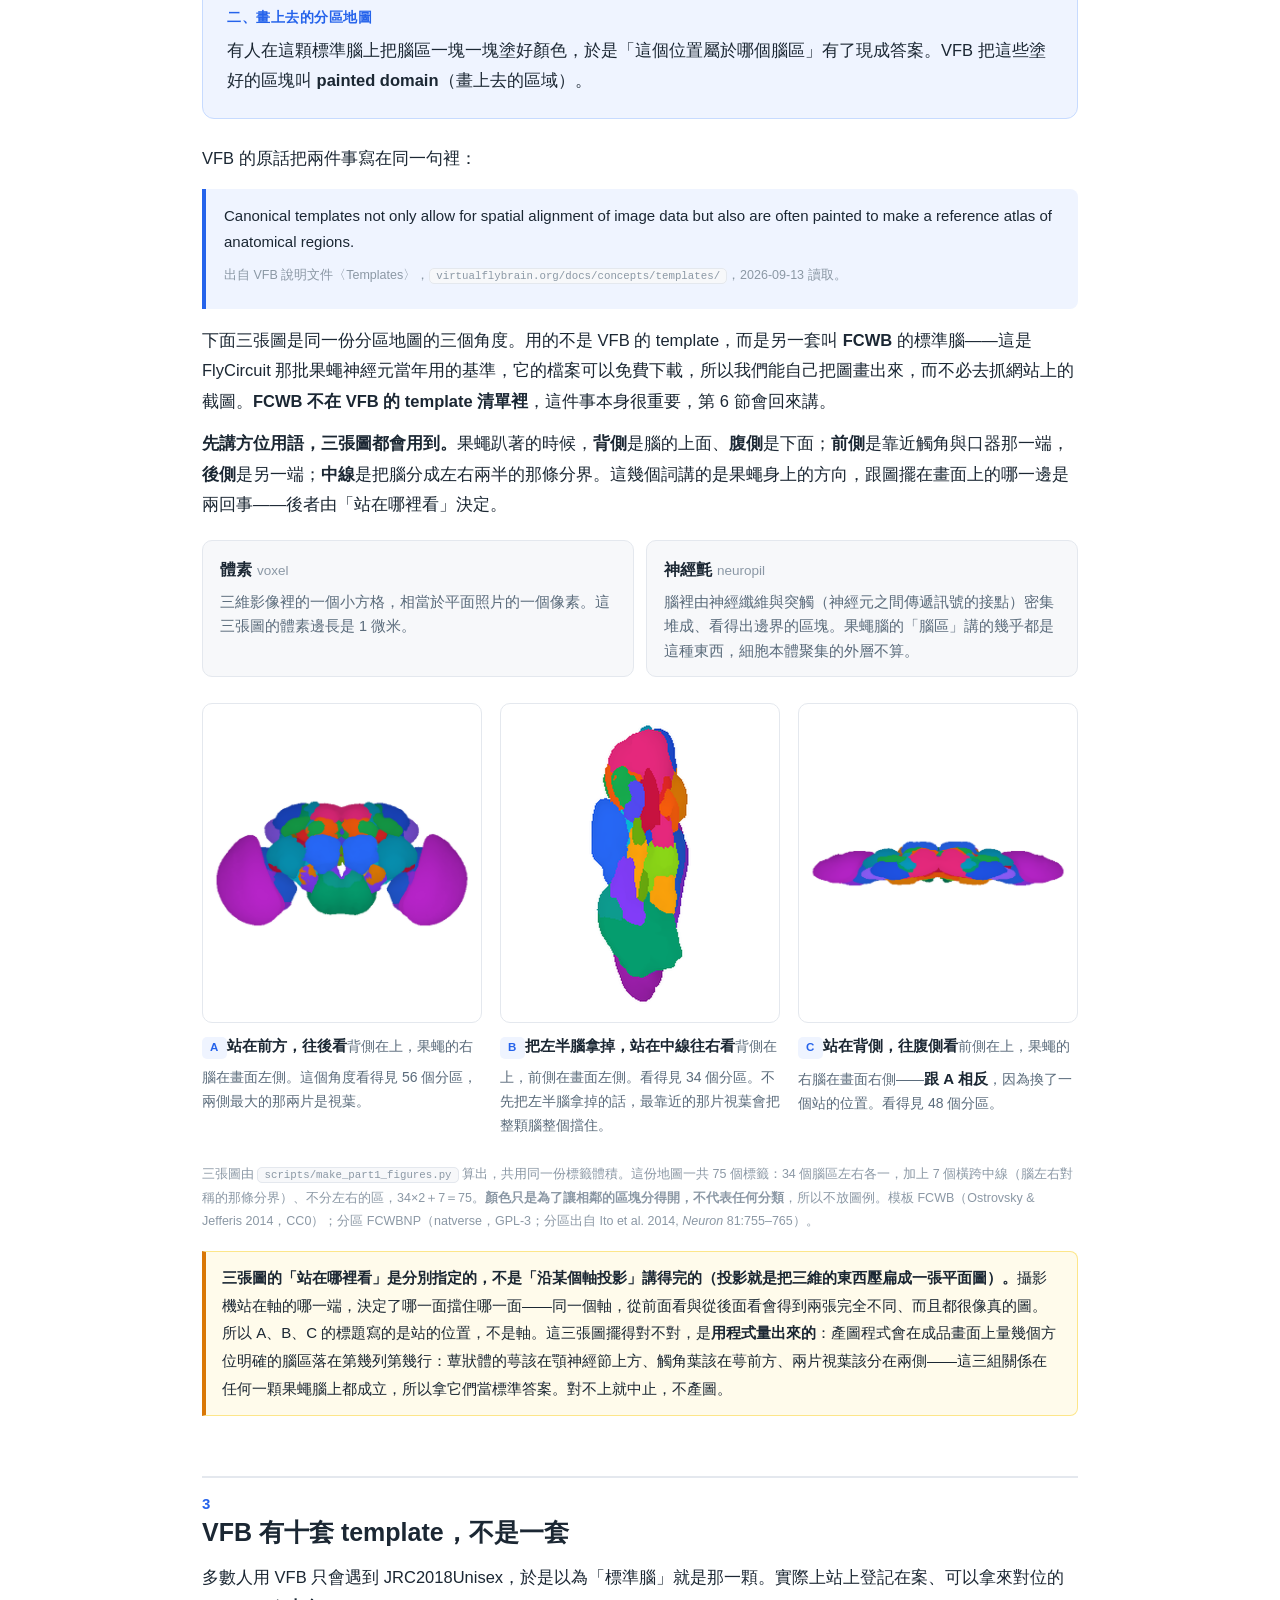
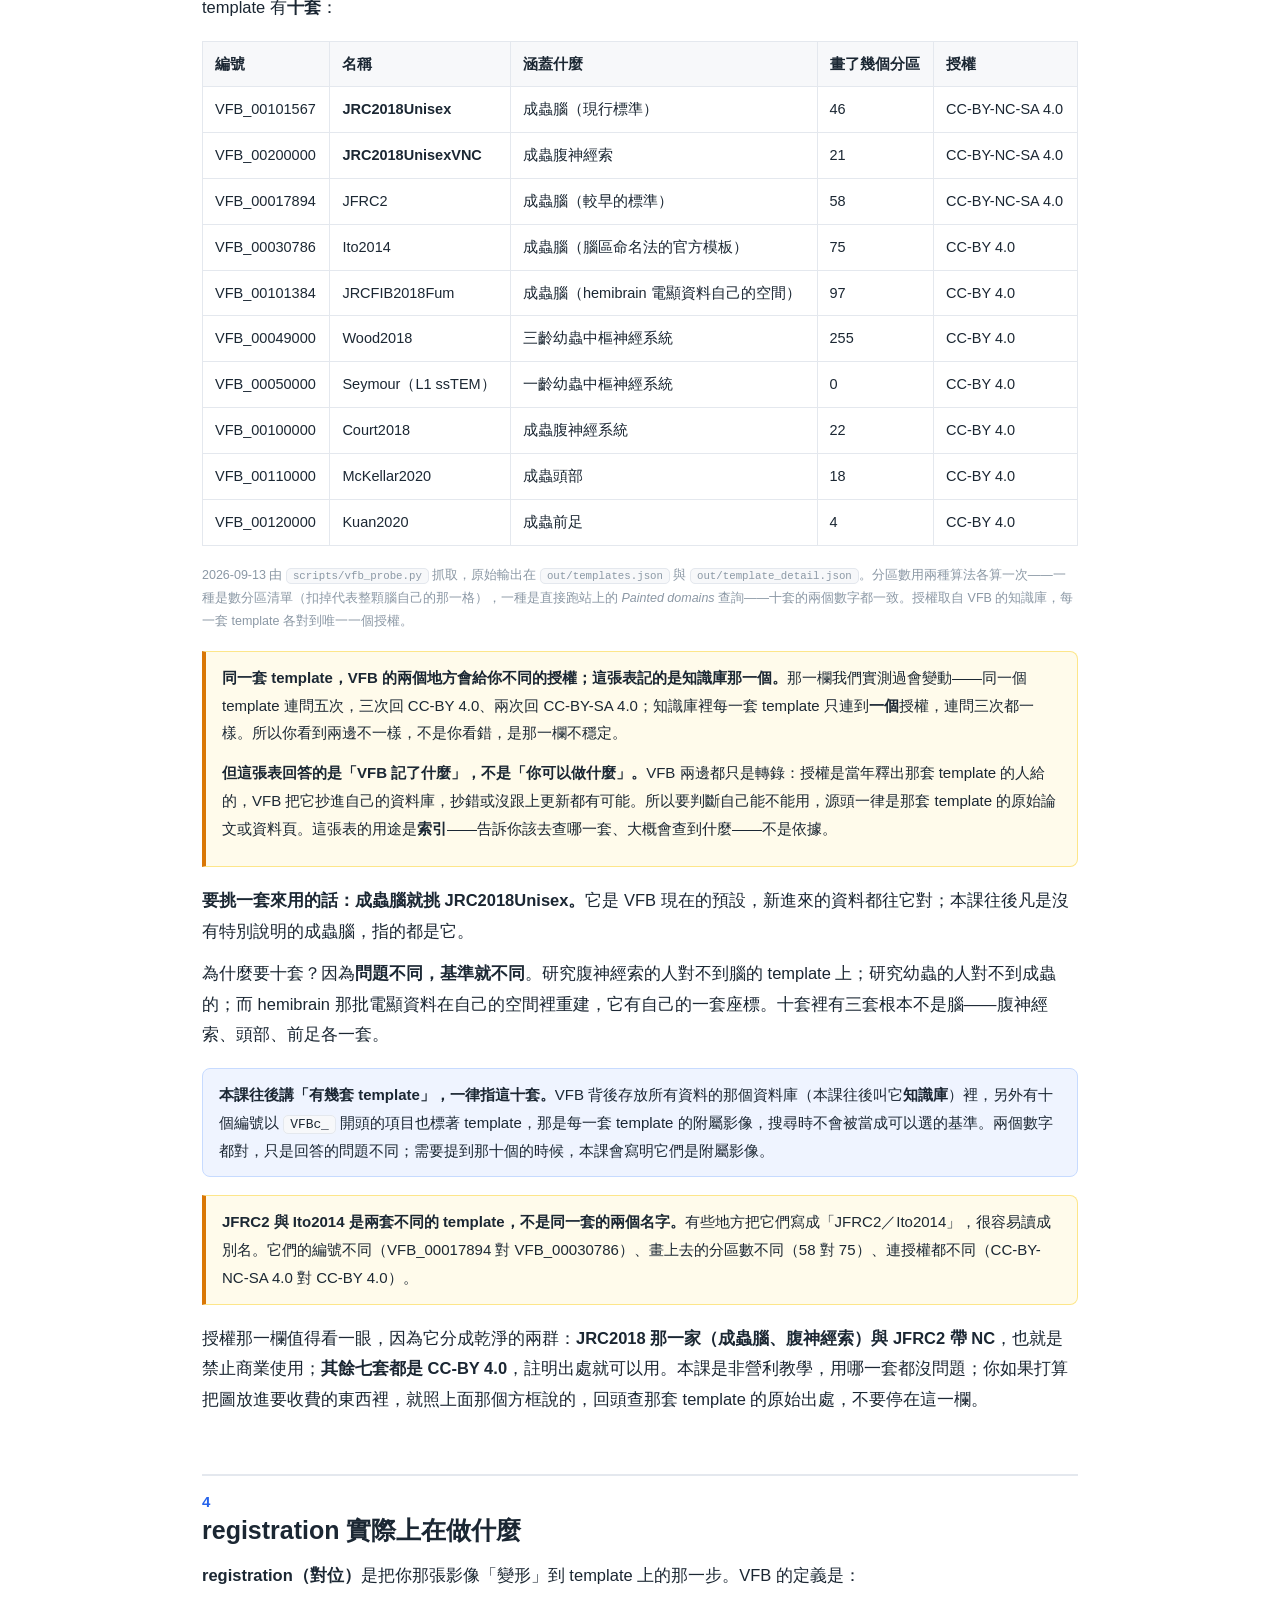
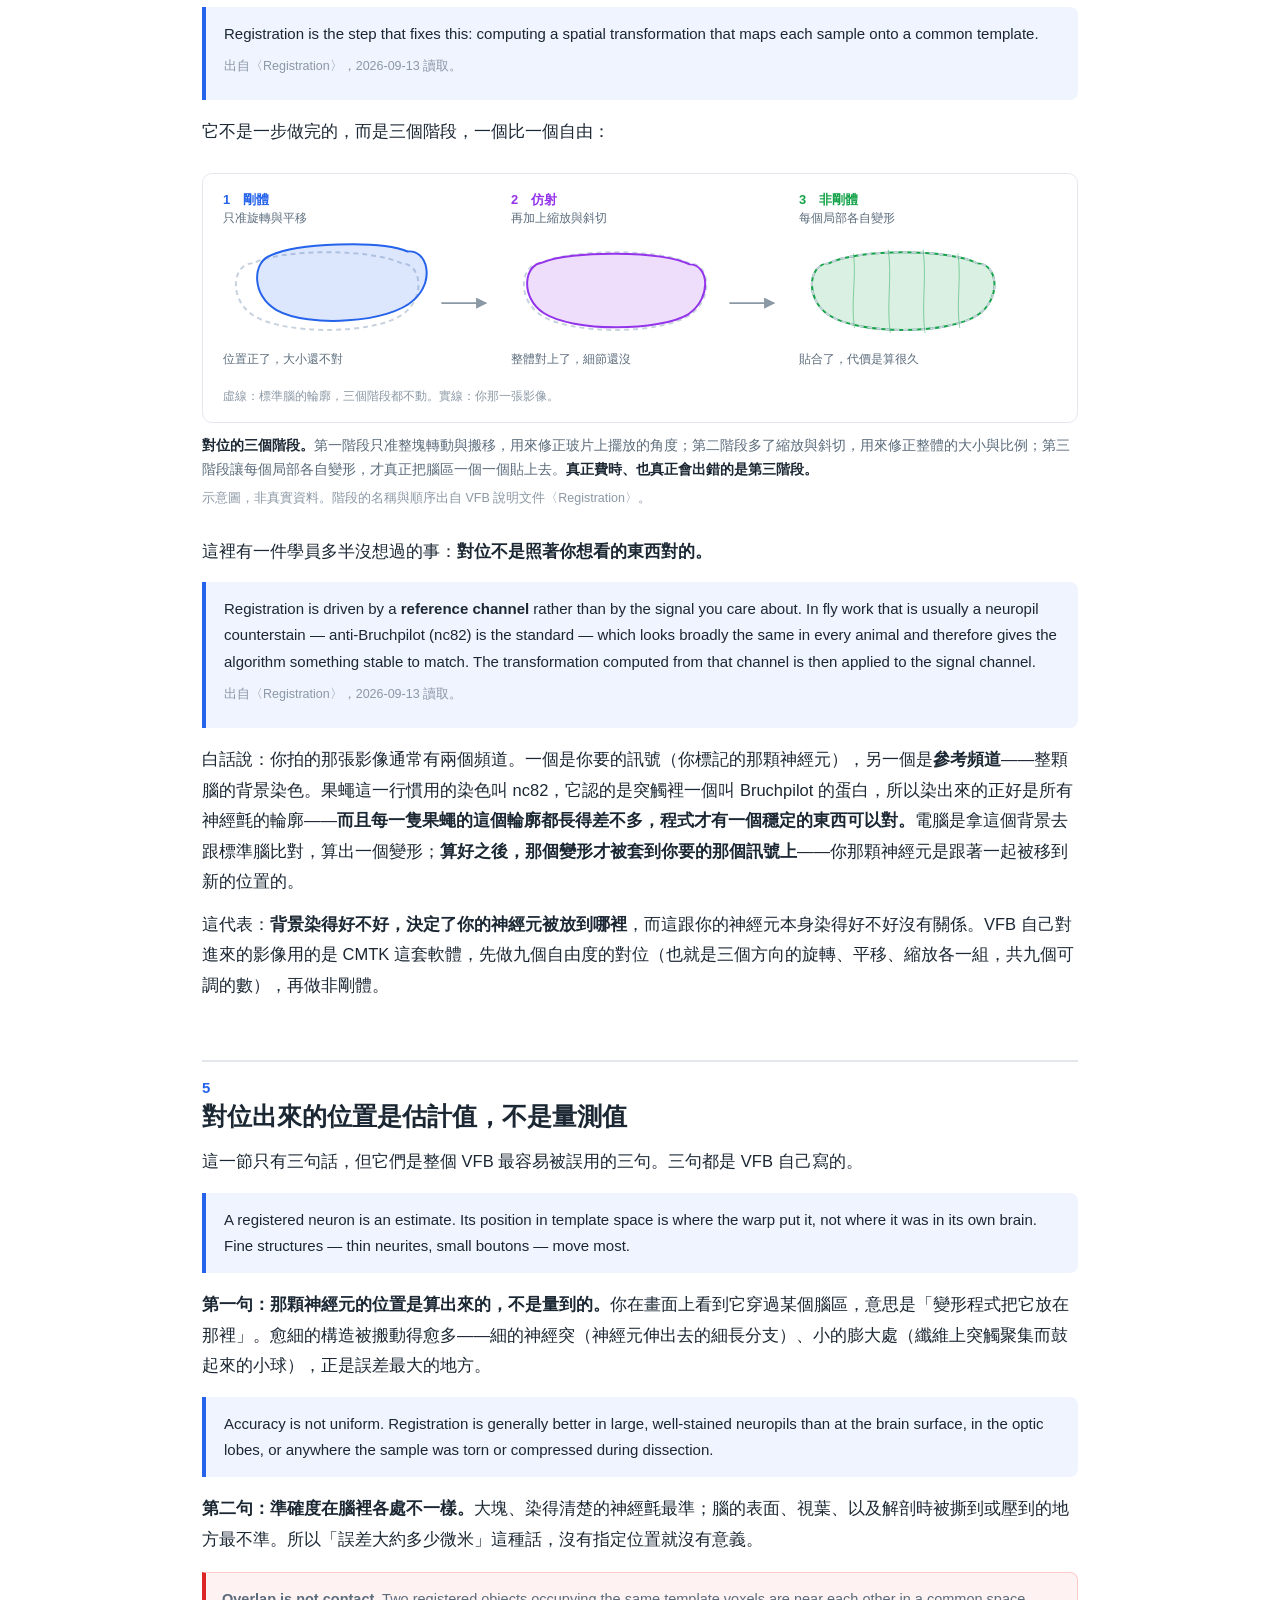
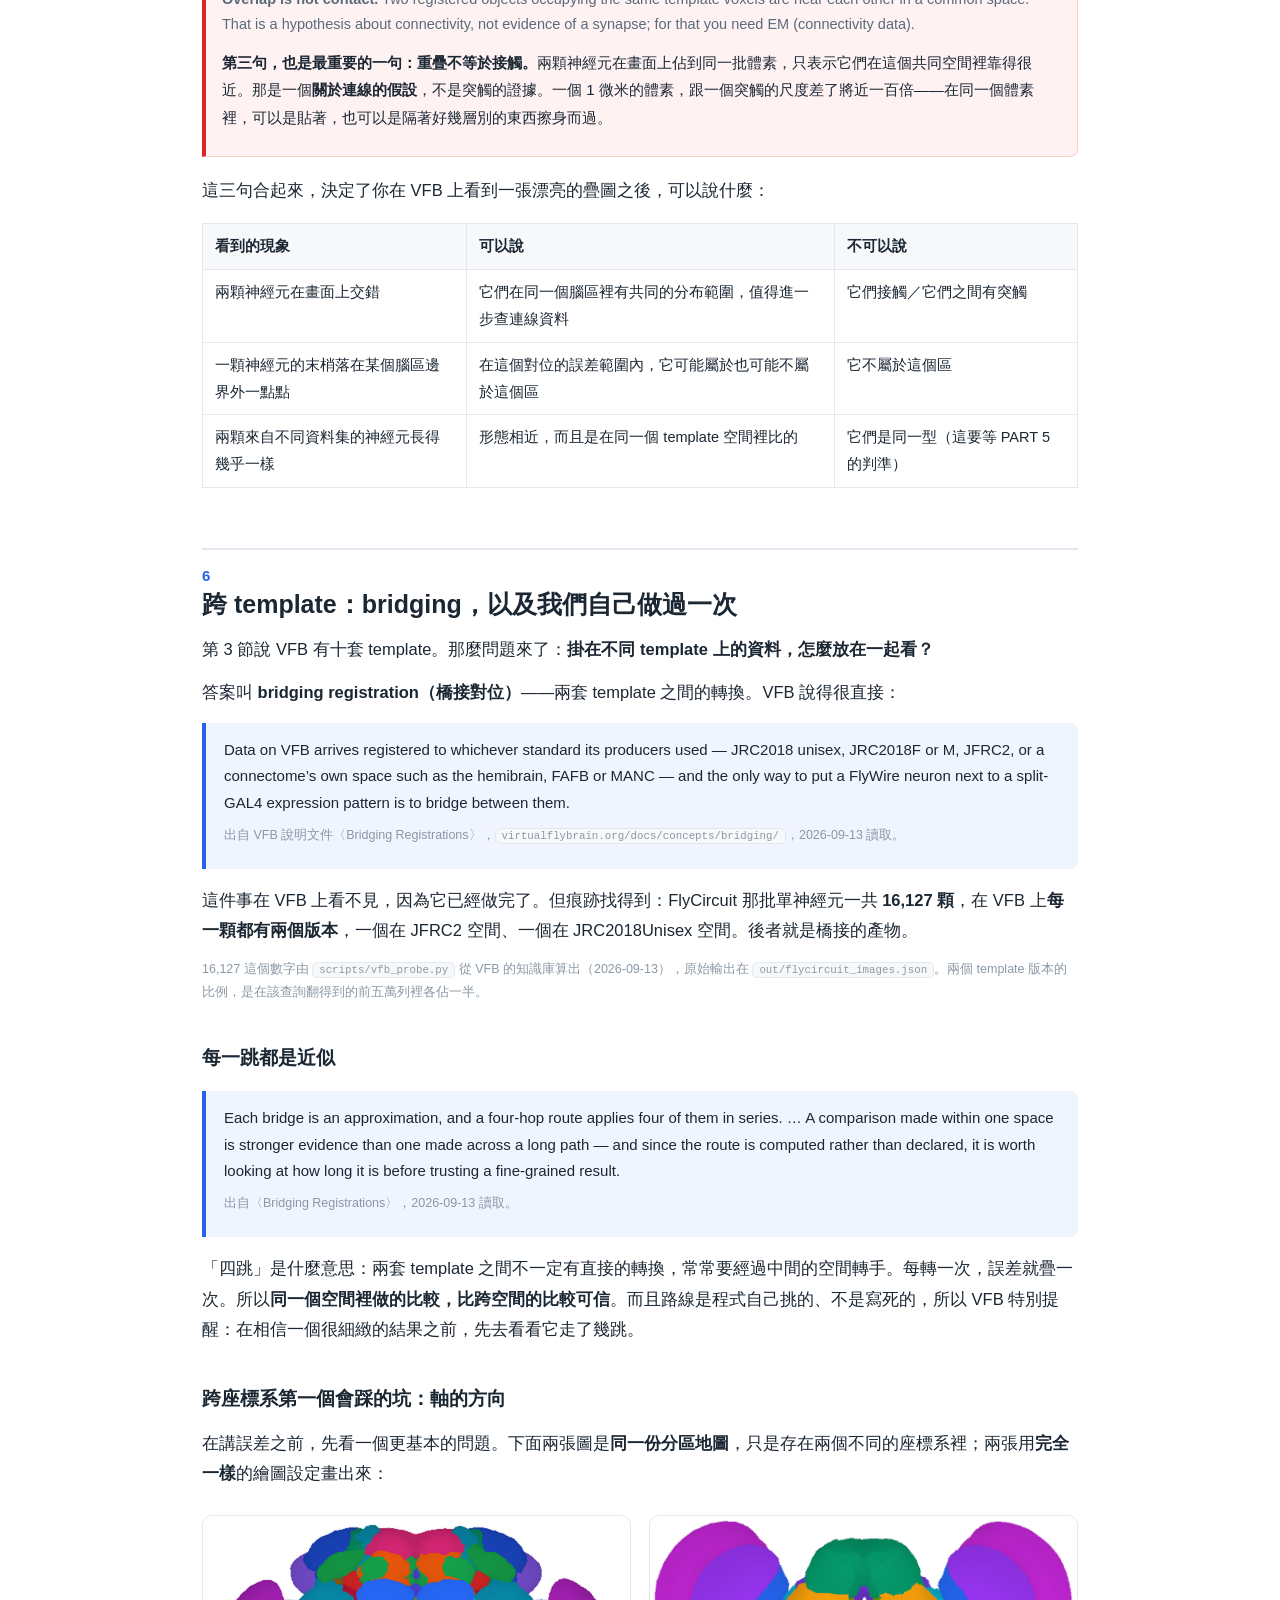
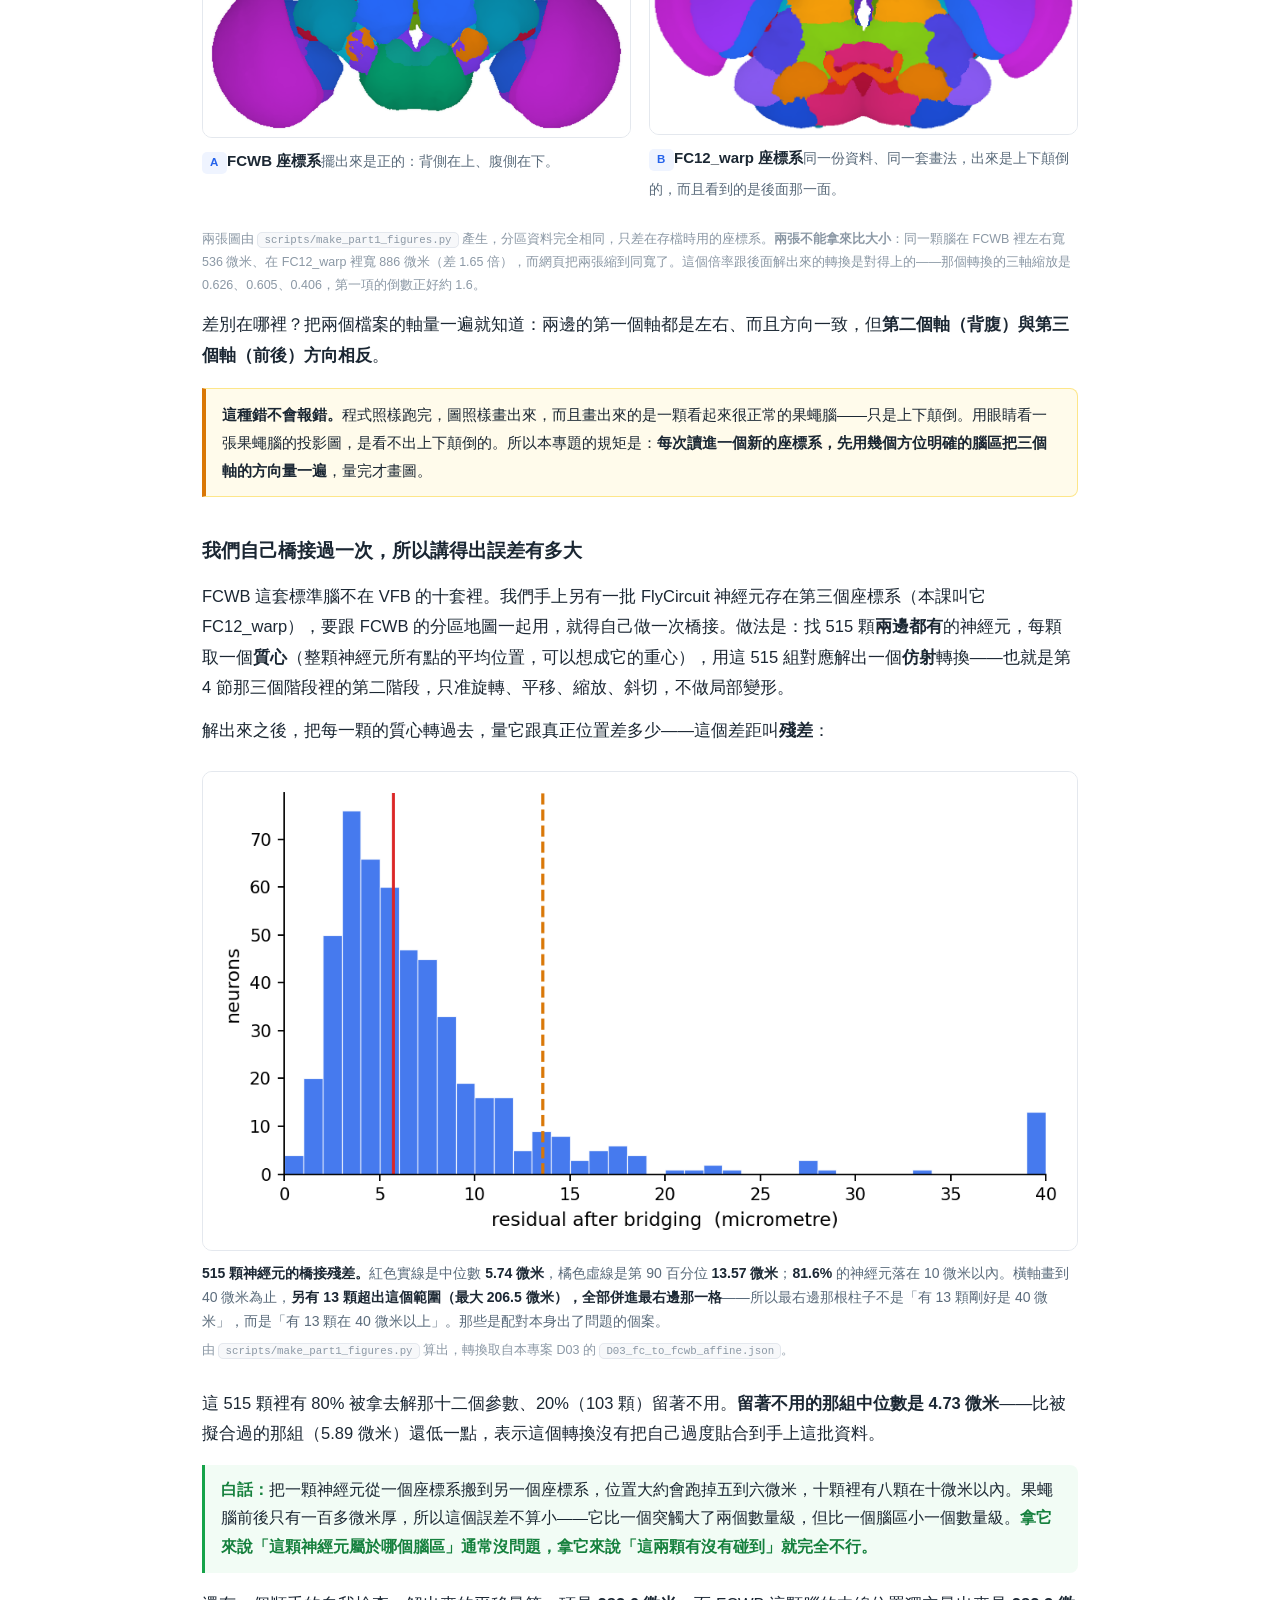
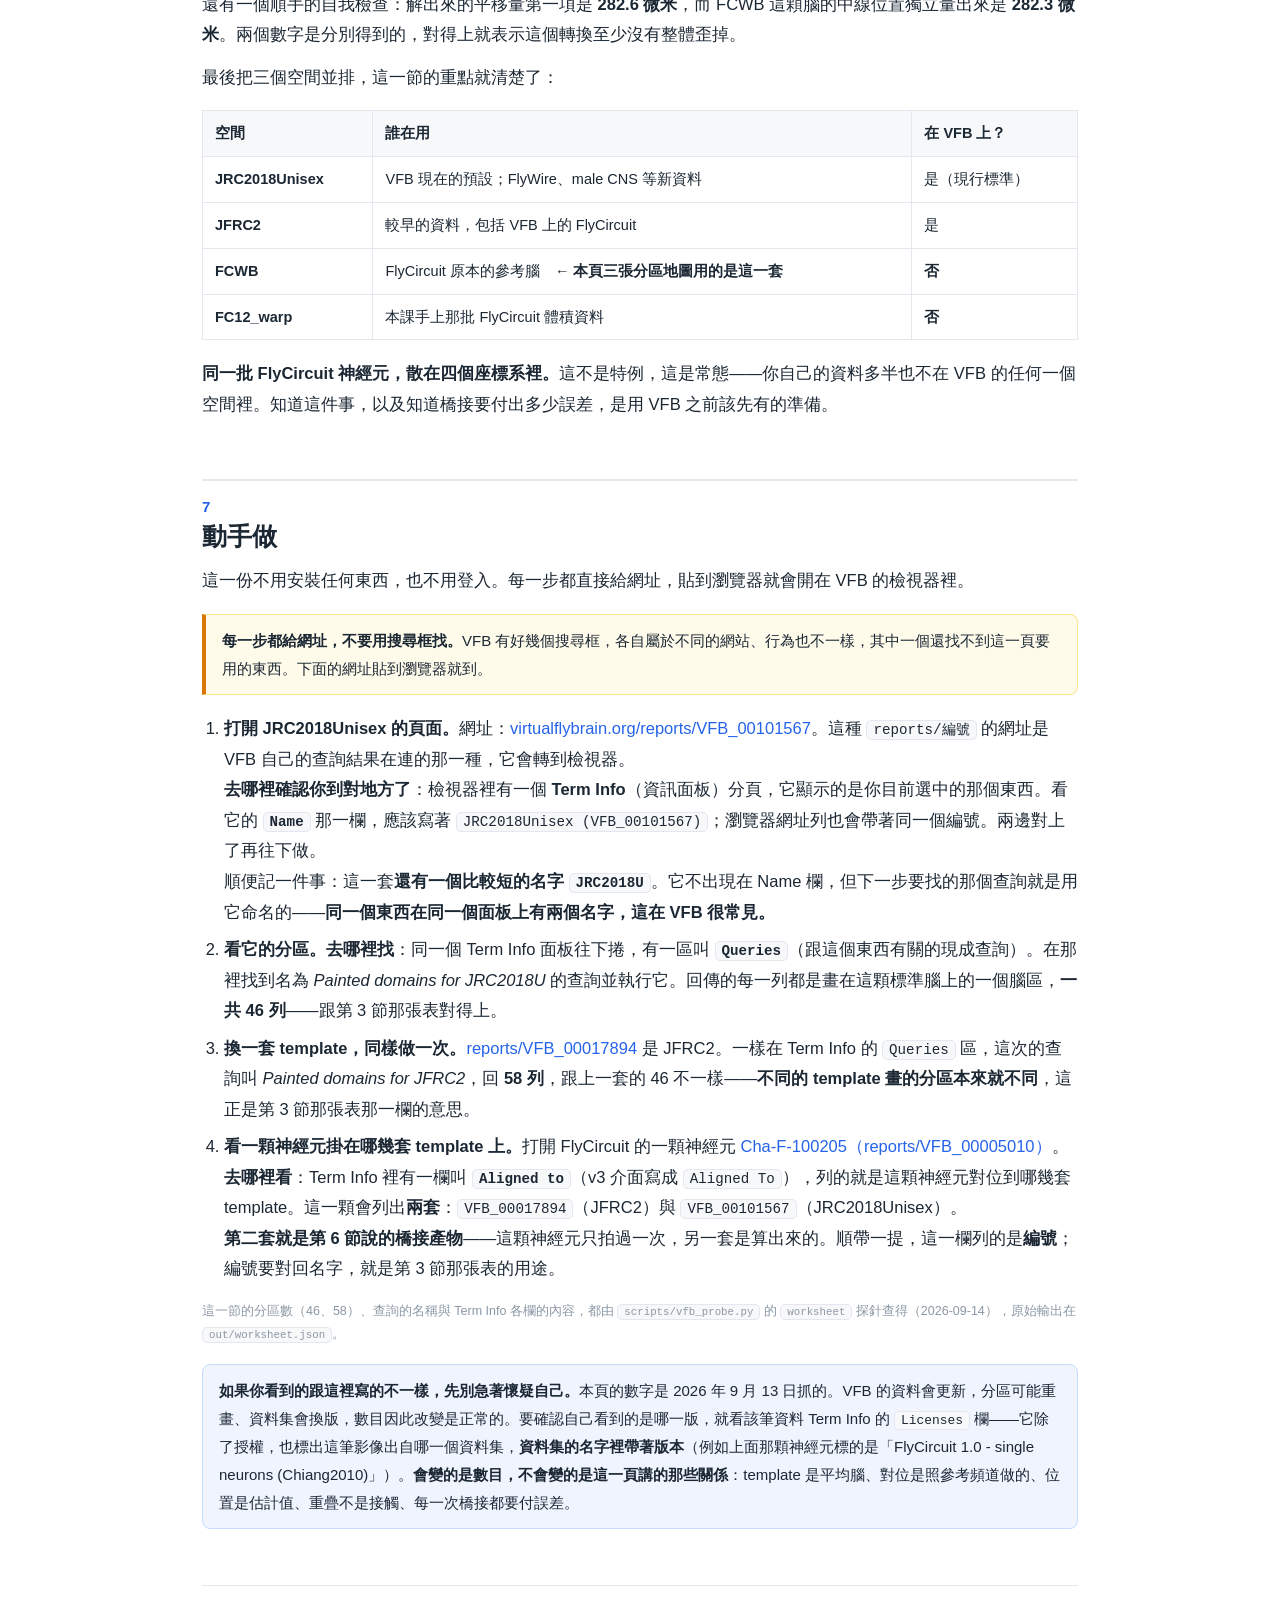
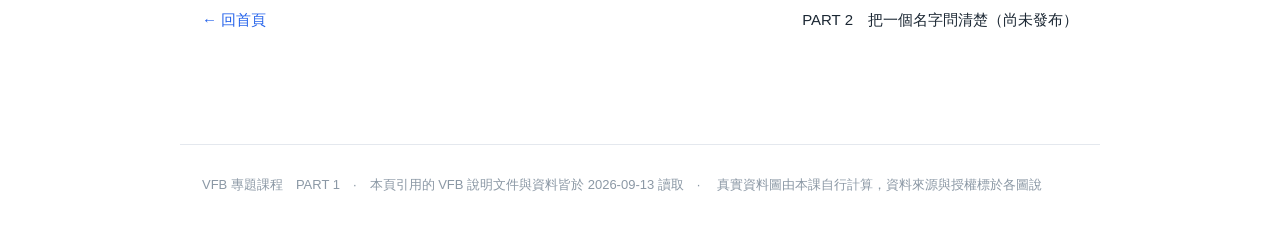
==== commit d3237912: "PART 1 第 7 節：把談搜尋框的三塊整段刪掉 使用者要求刪掉第 5 步（選做）、〈為什麼搜尋一個 template 的名字，回來的 大多不是 template〉那個 note，以及〈為什麼這一節" ====
--- a/part1-templates.html
+++ b/part1-templates.html
@@ -340,7 +340,7 @@
   <p>這一份不用安裝任何東西，也不用登入。每一步都直接給網址，貼到瀏覽器就會開在 VFB 的檢視器裡。</p>
 
   <div class="callout">
-    <b>不要從搜尋框開始。</b>VFB 有好幾個搜尋框，<b>各自屬於不同的網站、行為也不一樣</b>，而且其中一個<b>根本找不到這一頁要用的東西</b>（第 5 步會讓你親眼看一次）。所以下面每一步都給網址，貼上去就到；搜尋框留到第 5 步當<b>選做</b>。
+    <b>每一步都給網址，不要用搜尋框找。</b>VFB 有好幾個搜尋框，各自屬於不同的網站、行為也不一樣，其中一個還找不到這一頁要用的東西。下面的網址貼到瀏覽器就到。
   </div>
 
   <ol>
@@ -348,17 +348,9 @@
     <li><b>看它的分區。</b><b>去哪裡找</b>：同一個 Term Info 面板往下捲，有一區叫 <b><code>Queries</code></b>（跟這個東西有關的現成查詢）。在那裡找到名為 <i>Painted domains for JRC2018U</i> 的查詢並執行它。回傳的每一列都是畫在這顆標準腦上的一個腦區，<b>一共 46 列</b>——跟第 3 節那張表對得上。</li>
     <li><b>換一套 template，同樣做一次。</b><a href="https://virtualflybrain.org/reports/VFB_00017894">reports/VFB_00017894</a> 是 JFRC2。一樣在 Term Info 的 <code>Queries</code> 區，這次的查詢叫 <i>Painted domains for JFRC2</i>，回 <b>58 列</b>，跟上一套的 46 不一樣——<b>不同的 template 畫的分區本來就不同</b>，這正是第 3 節那張表那一欄的意思。</li>
     <li><b>看一顆神經元掛在哪幾套 template 上。</b>打開 FlyCircuit 的一顆神經元 <a href="https://virtualflybrain.org/reports/VFB_00005010">Cha-F-100205（reports/VFB_00005010）</a>。<br><b>去哪裡看</b>：Term Info 裡有一欄叫 <b><code>Aligned to</code></b>（v3 介面寫成 <code>Aligned To</code>），列的就是這顆神經元對位到哪幾套 template。這一顆會列出<b>兩套</b>：<code>VFB_00017894</code>（JFRC2）與 <code>VFB_00101567</code>（JRC2018Unisex）。<br><b>第二套就是第 6 節說的橋接產物</b>——這顆神經元只拍過一次，另一套是算出來的。順帶一提，這一欄列的是<b>編號</b>；編號要對回名字，就是第 3 節那張表的用途。</li>
-    <li><b>（選做）看一下搜尋框為什麼幫不上忙。</b>先分清楚<b>有兩個不同的搜尋框，分屬不同網站</b>：<code>virtualflybrain.org</code> 那個寫著「Search VFB — pages, neurons, brain regions…」的框，是<b>說明網站</b>的；第 1 步打開的檢視器在另一個網站上（<code>v2.virtualflybrain.org</code>），那裡的搜尋是另一個。<br>在說明網站那個框裡打 <code>JRC2018Unisex</code>：它只會給你 <b>8 筆</b>，而且<b>這 8 筆沒有一個是 template 本身</b>——名字全長成「某某 <b>on</b> JRC2018Unisex adult brain」，那些是<b>畫在</b>這顆標準腦上的分區。<b>你要找的那一套不在裡面。</b><br>這一步要帶走的只有一句話：<b>認得出「on … 」那一段，就知道那不是 template</b>；而要打開 template 本身，用第 1 步那個網址，不要在這個框裡繞。</li>
   </ol>
 
-  <div class="note">
-    <b>為什麼搜尋一個 template 的名字，回來的大多不是 template？</b>因為畫在它上面的每一塊，名字裡都帶著它的名字——「bulb <b>on JRC2018Unisex adult brain</b>」。搜尋比對的是名字，所以它們全部命中。這不是搜尋壞了，是<b>第 2 節那句「template 是兩件事」的直接後果</b>：一套 template 底下掛著一整份分區地圖，而那份地圖的每一塊都以它命名。認名字的訣竅只有一條——<b>看有沒有「on … 」那一段</b>：有的是分區，沒有的才是 template 本身。
-  </div>
-
-  <div class="callout">
-    <b>為什麼這一節一律給網址，不叫你用搜尋框。</b>因為「你會看到幾筆」根本不是資料的性質，<b>是那個框的性質</b>。光是 VFB 就有好幾個搜尋框，各自問不同的服務、拿不同的筆數、用不同的規則排序：說明網站首頁那個<b>只顯示 8 筆</b>，而本課探針打的那支公開介面，同一個字串回 <b>103 列</b>（其實只有 48 個不重複的詞）。<b>這些數字沒有一個能拿來當「你應該看到什麼」。</b>
-    <br>所以與其教你在那個框裡怎麼找，不如給網址。<b>這也是第 5 節那條「筆數不是個數」的同一個毛病換了個地方出現</b>：你看到的數字往往是<b>介面</b>的產物，不是資料的產物——想知道資料本身有幾個，得繞過介面直接問資料庫，那是 PART 6 的事。
-  </div>
+  <p class="figsrc">這一節的分區數（46、58）、查詢的名稱與 Term Info 各欄的內容，都由 <code>scripts/vfb_probe.py</code> 的 <code>worksheet</code> 探針查得（2026-09-14），原始輸出在 <code>out/worksheet.json</code>。</p>
 
   <div class="note">
     <b>如果你看到的跟這裡寫的不一樣，先別急著懷疑自己。</b>本頁的數字是 2026 年 9 月 13 日抓的。VFB 的資料會更新，分區可能重畫、資料集會換版，數目因此改變是正常的。要確認自己看到的是哪一版，就看該筆資料 Term Info 的 <code>Licenses</code> 欄——它除了授權，也標出這筆影像出自哪一個資料集，<b>資料集的名字裡帶著版本</b>（例如上面那顆神經元標的是「FlyCircuit 1.0 - single neurons (Chiang2010)」）。<b>會變的是數目，不會變的是這一頁講的那些關係</b>：template 是平均腦、對位是照參考頻道做的、位置是估計值、重疊不是接觸、每一次橋接都要付誤差。
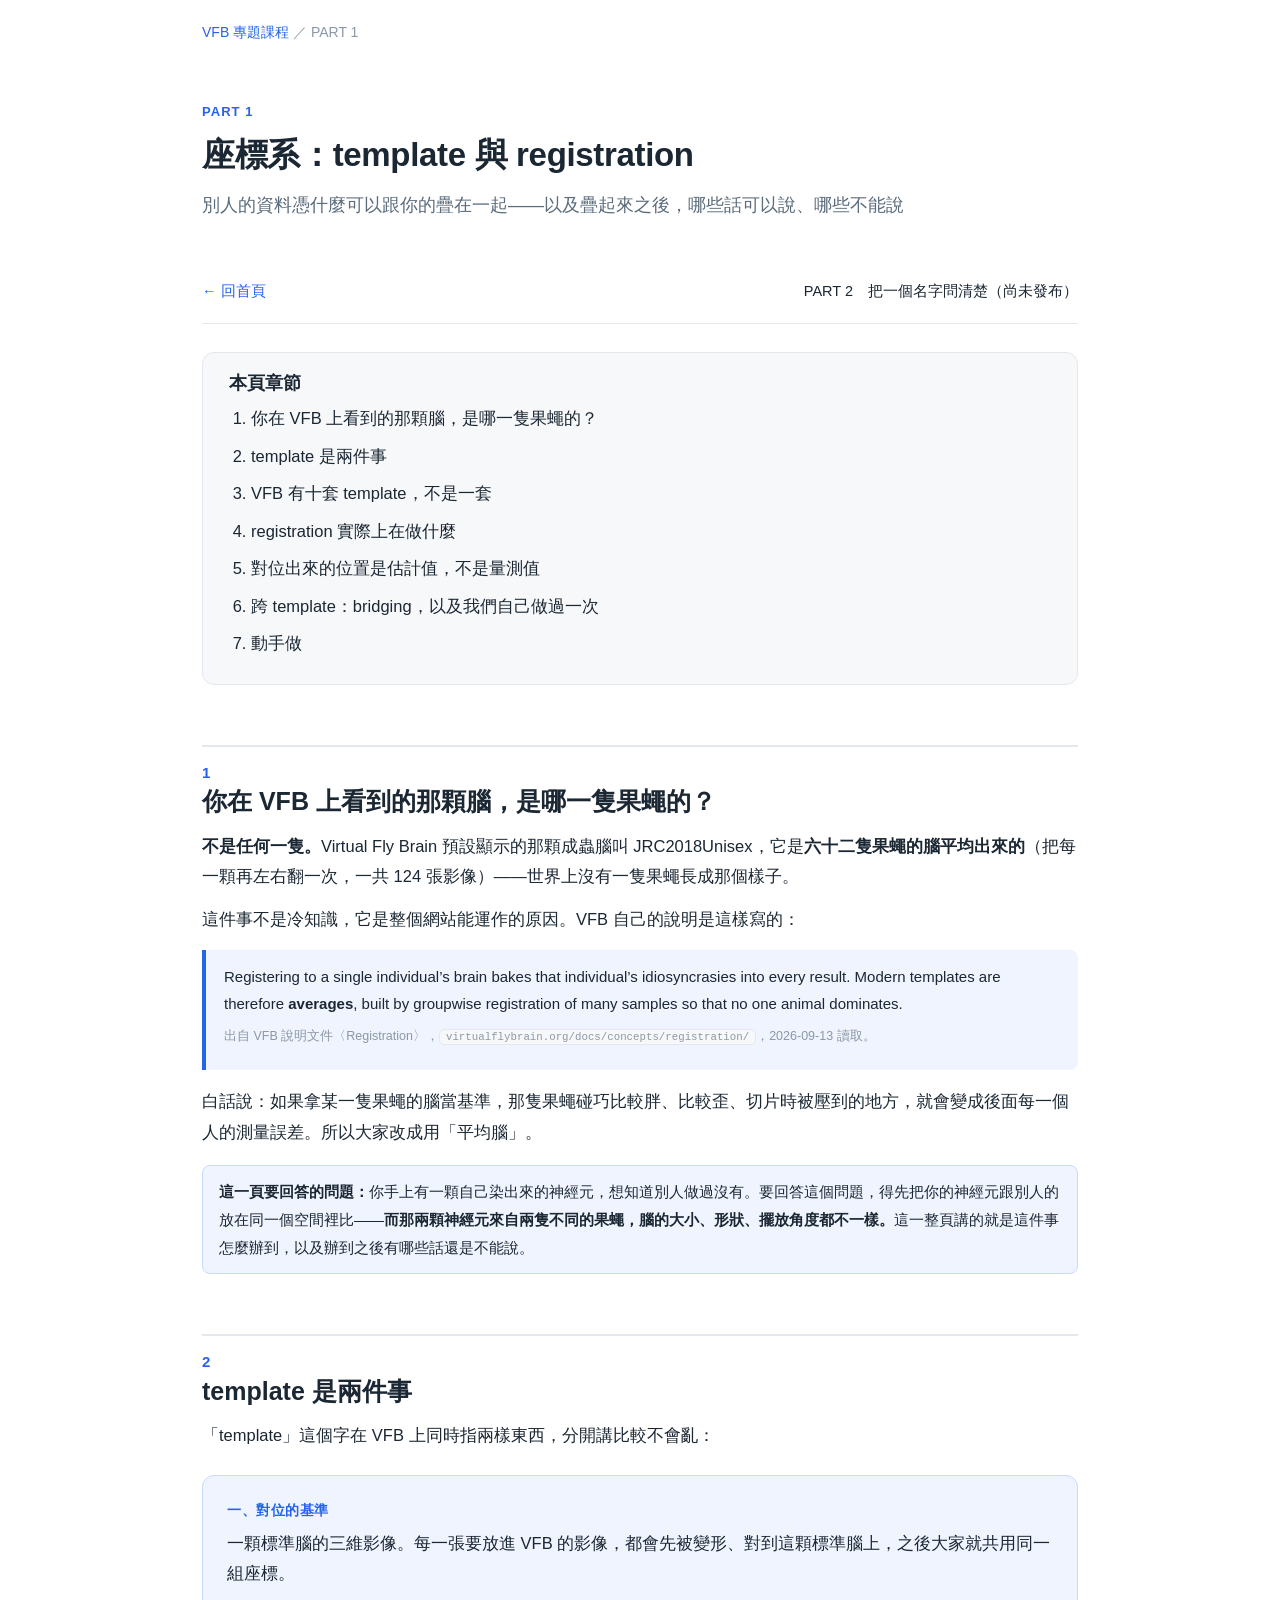
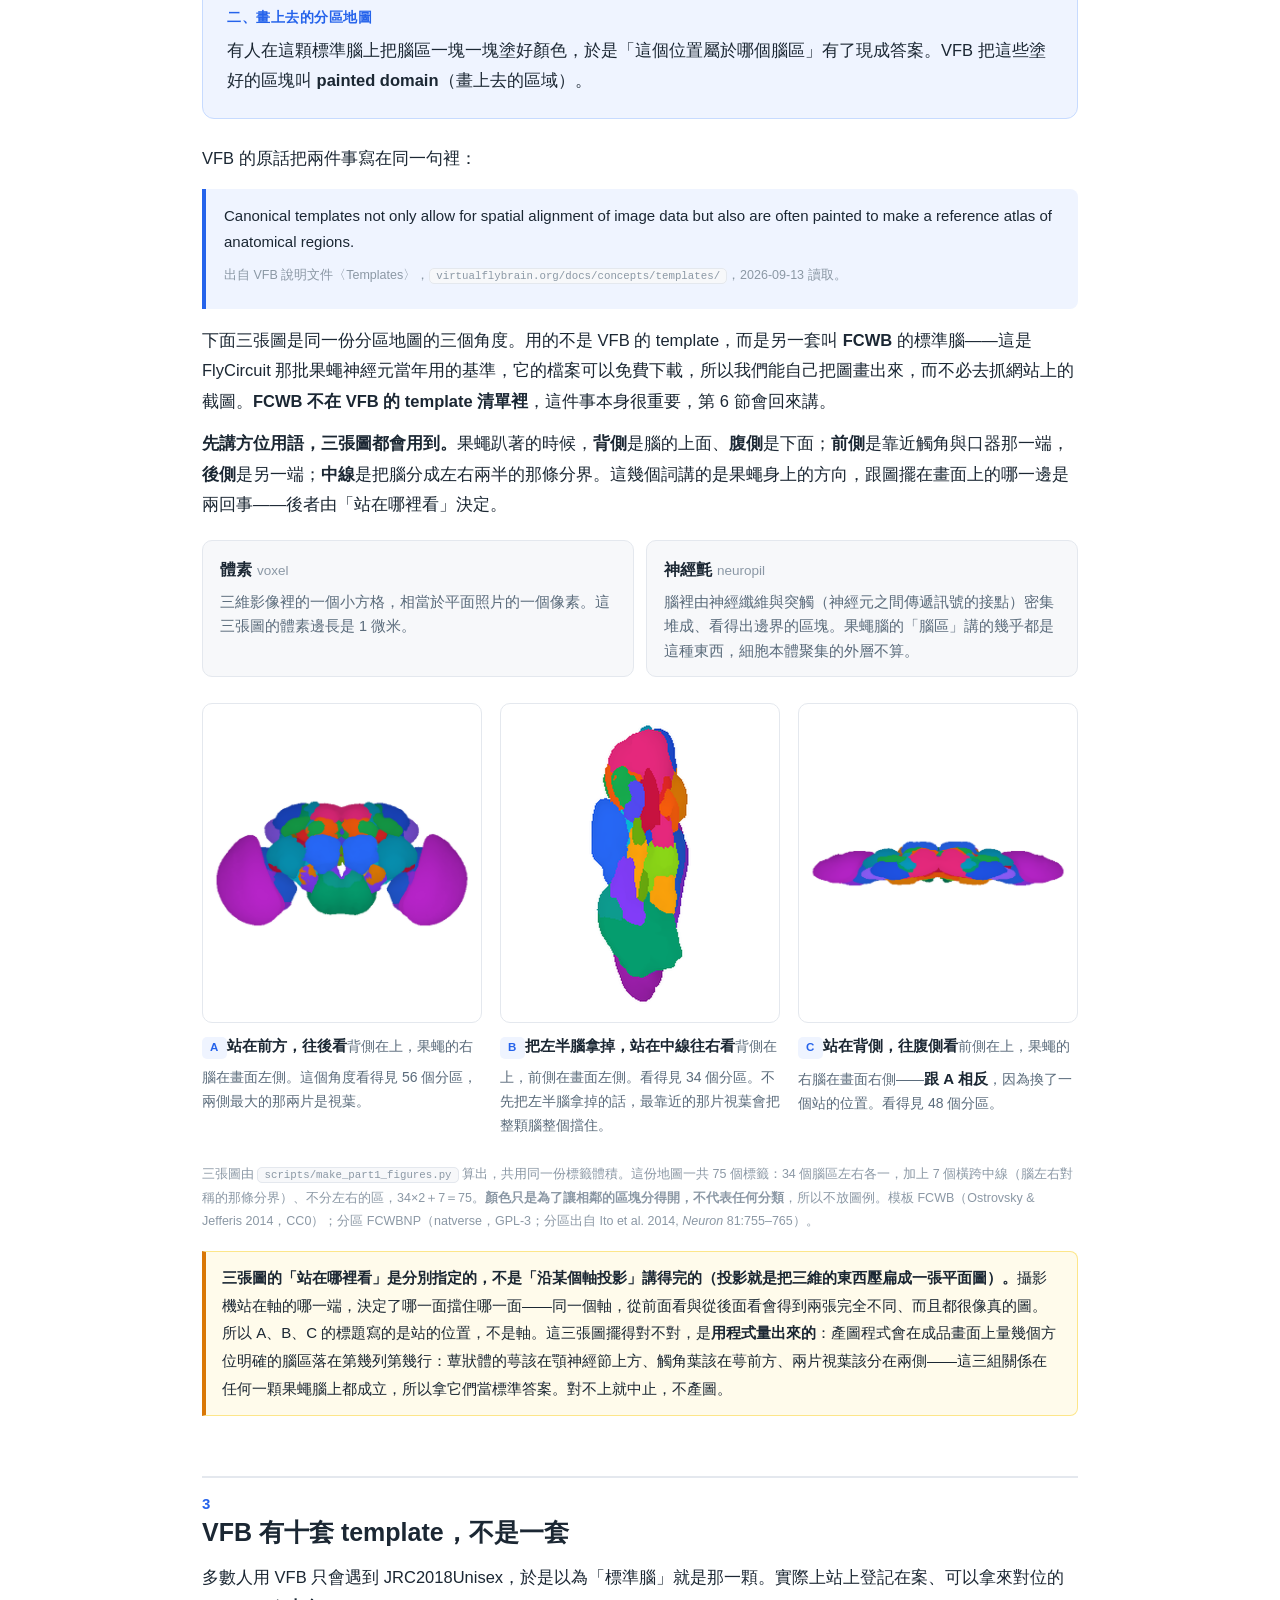
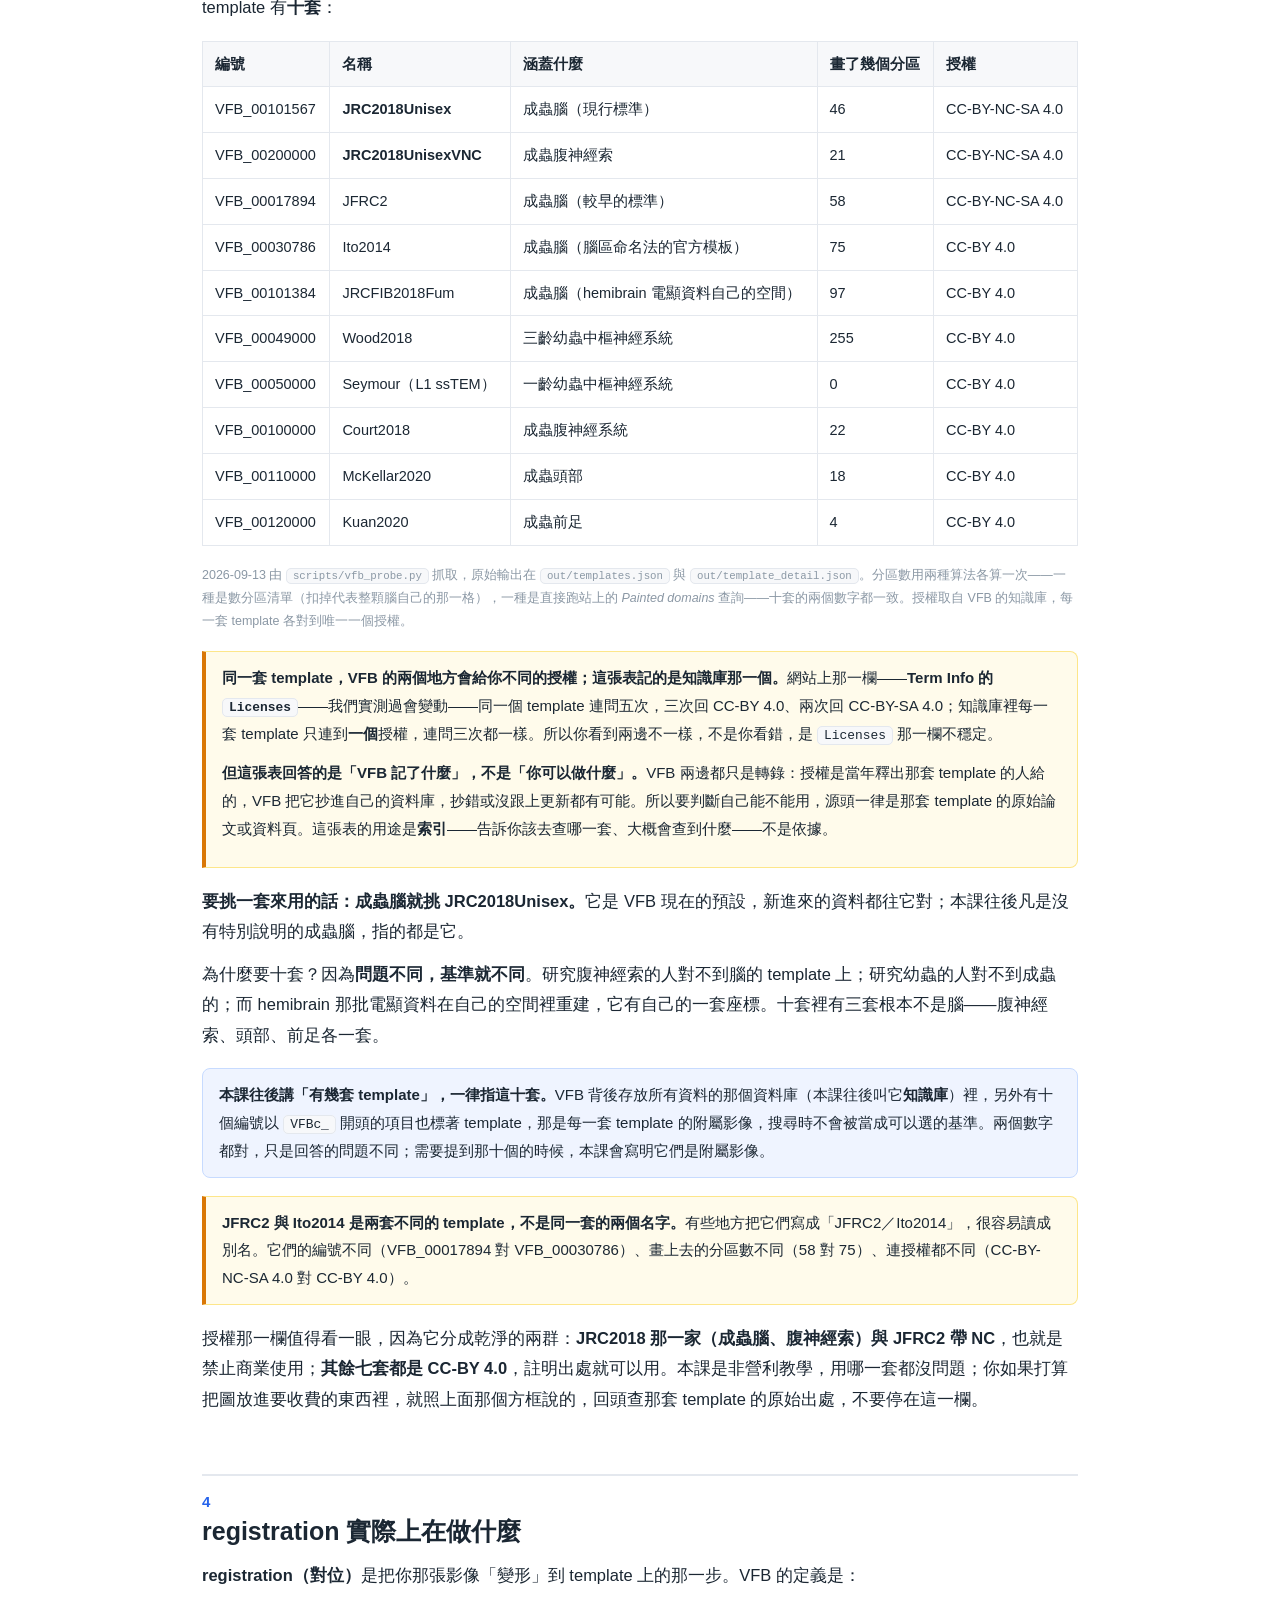
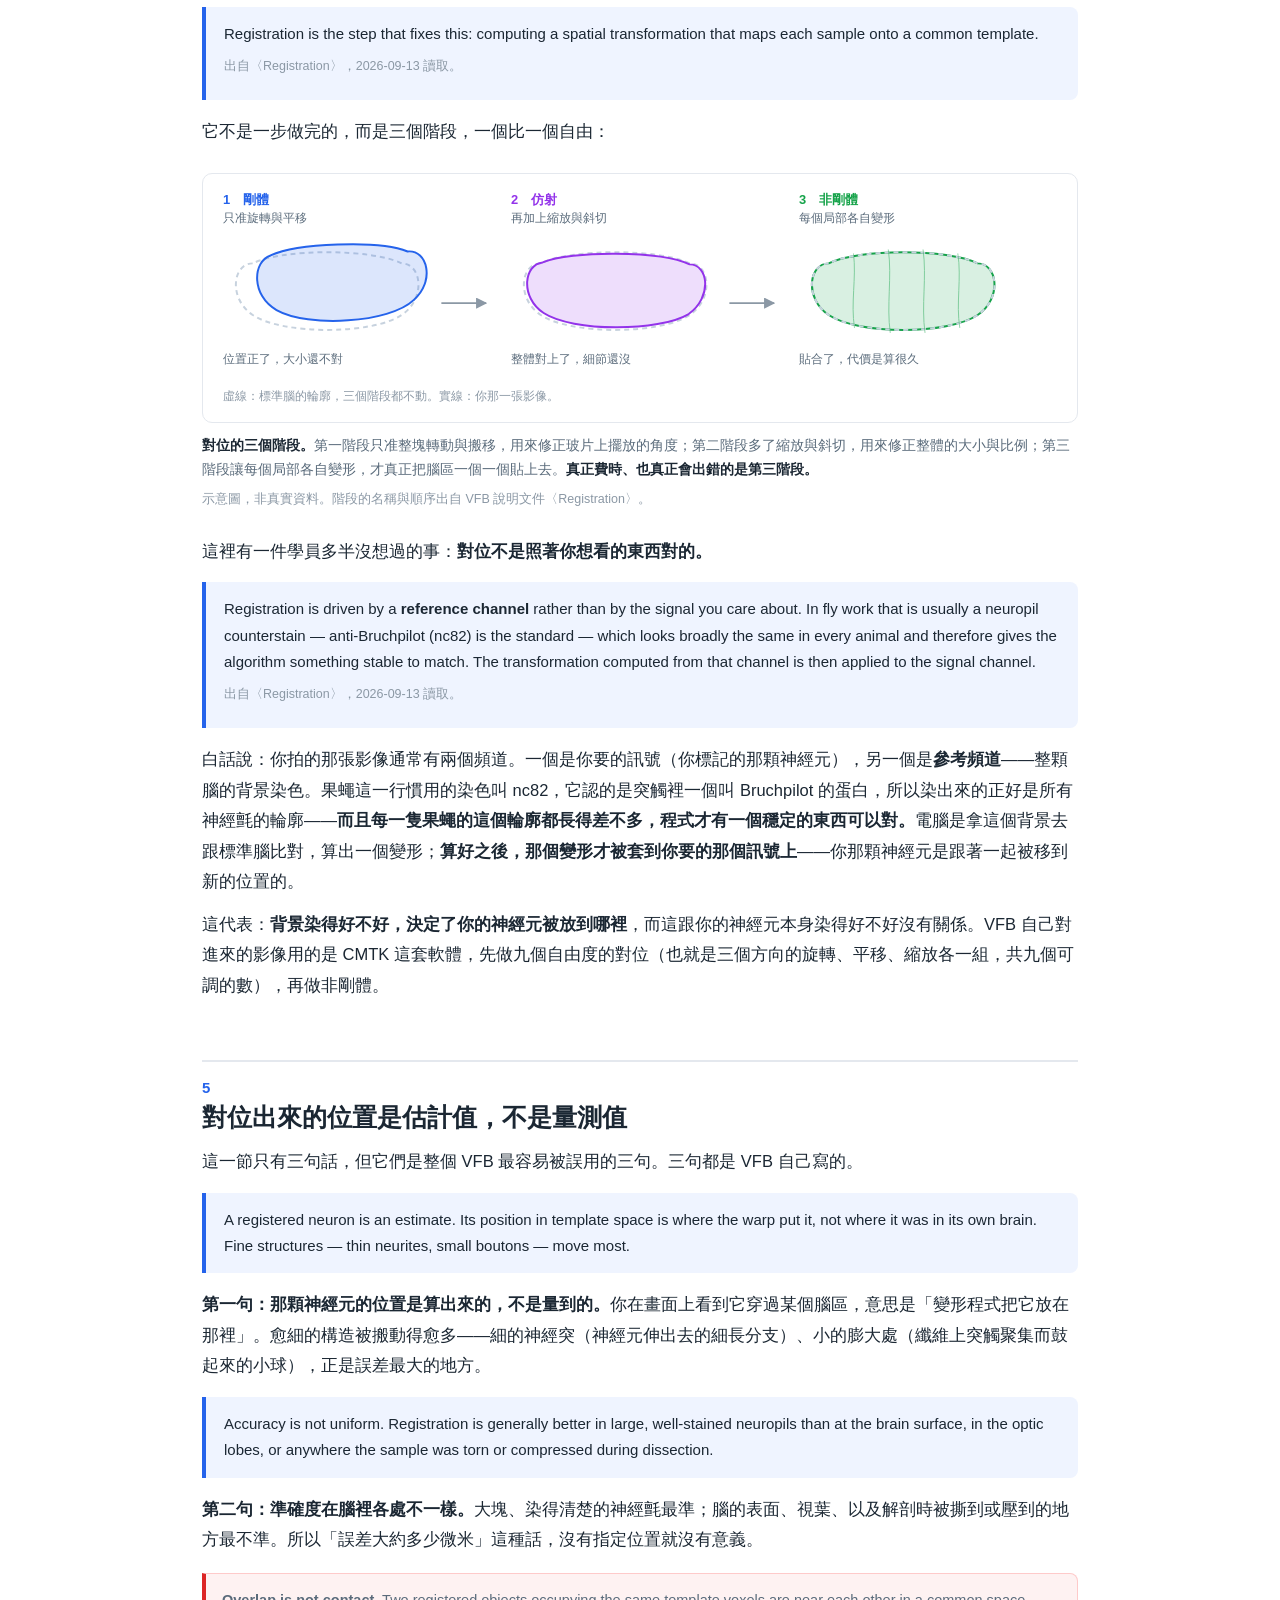
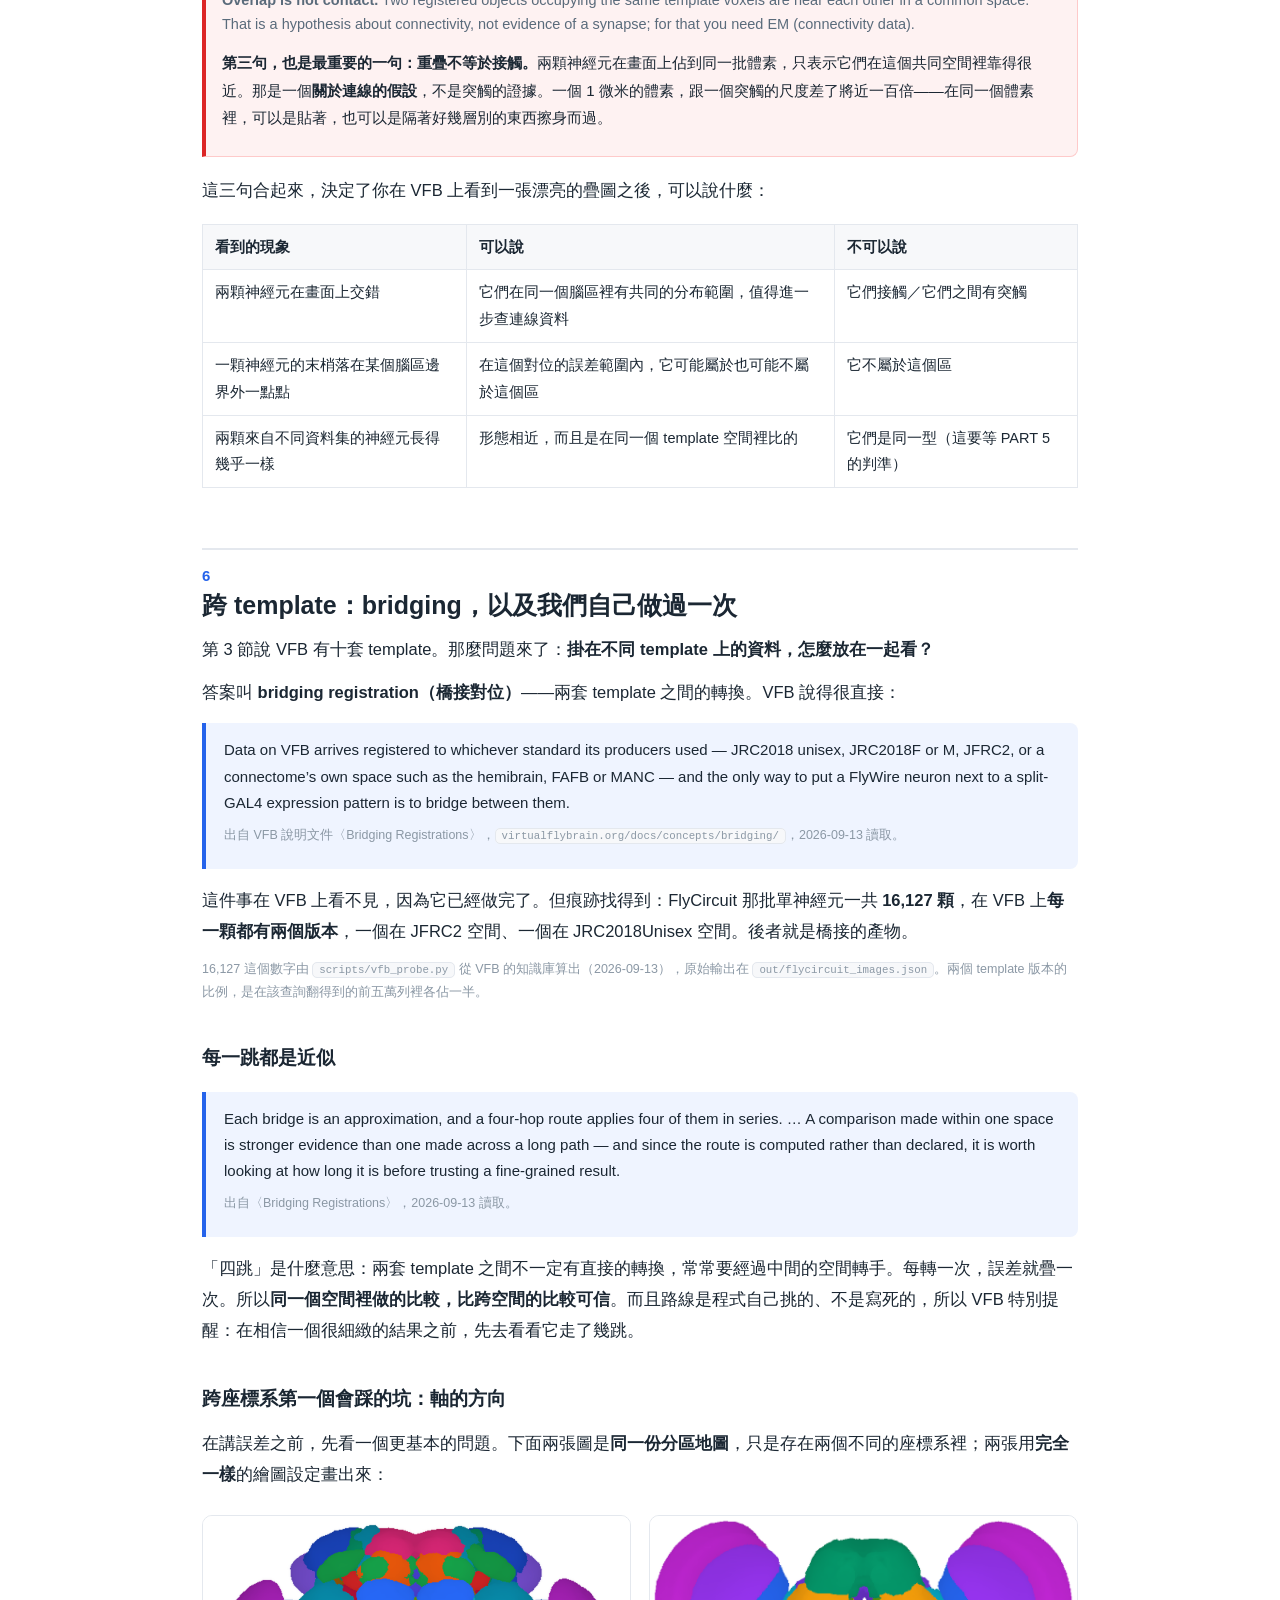
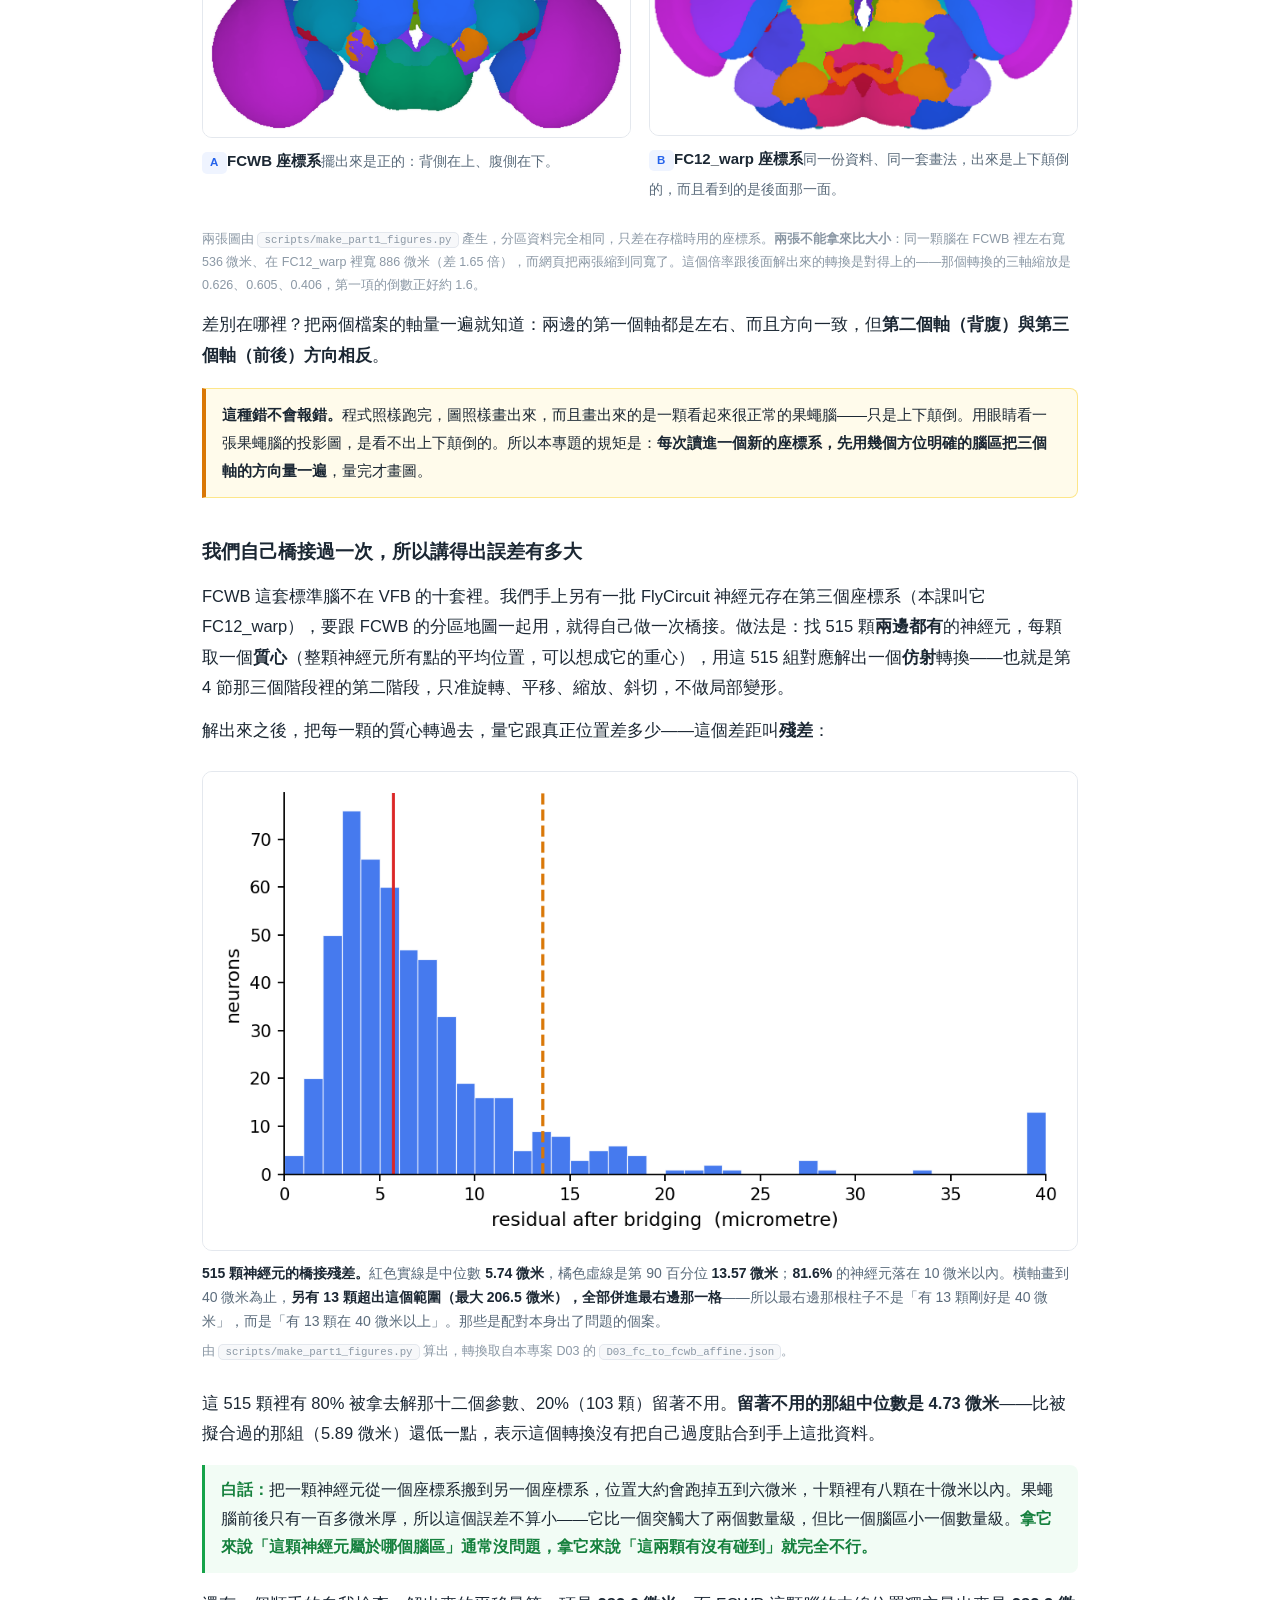
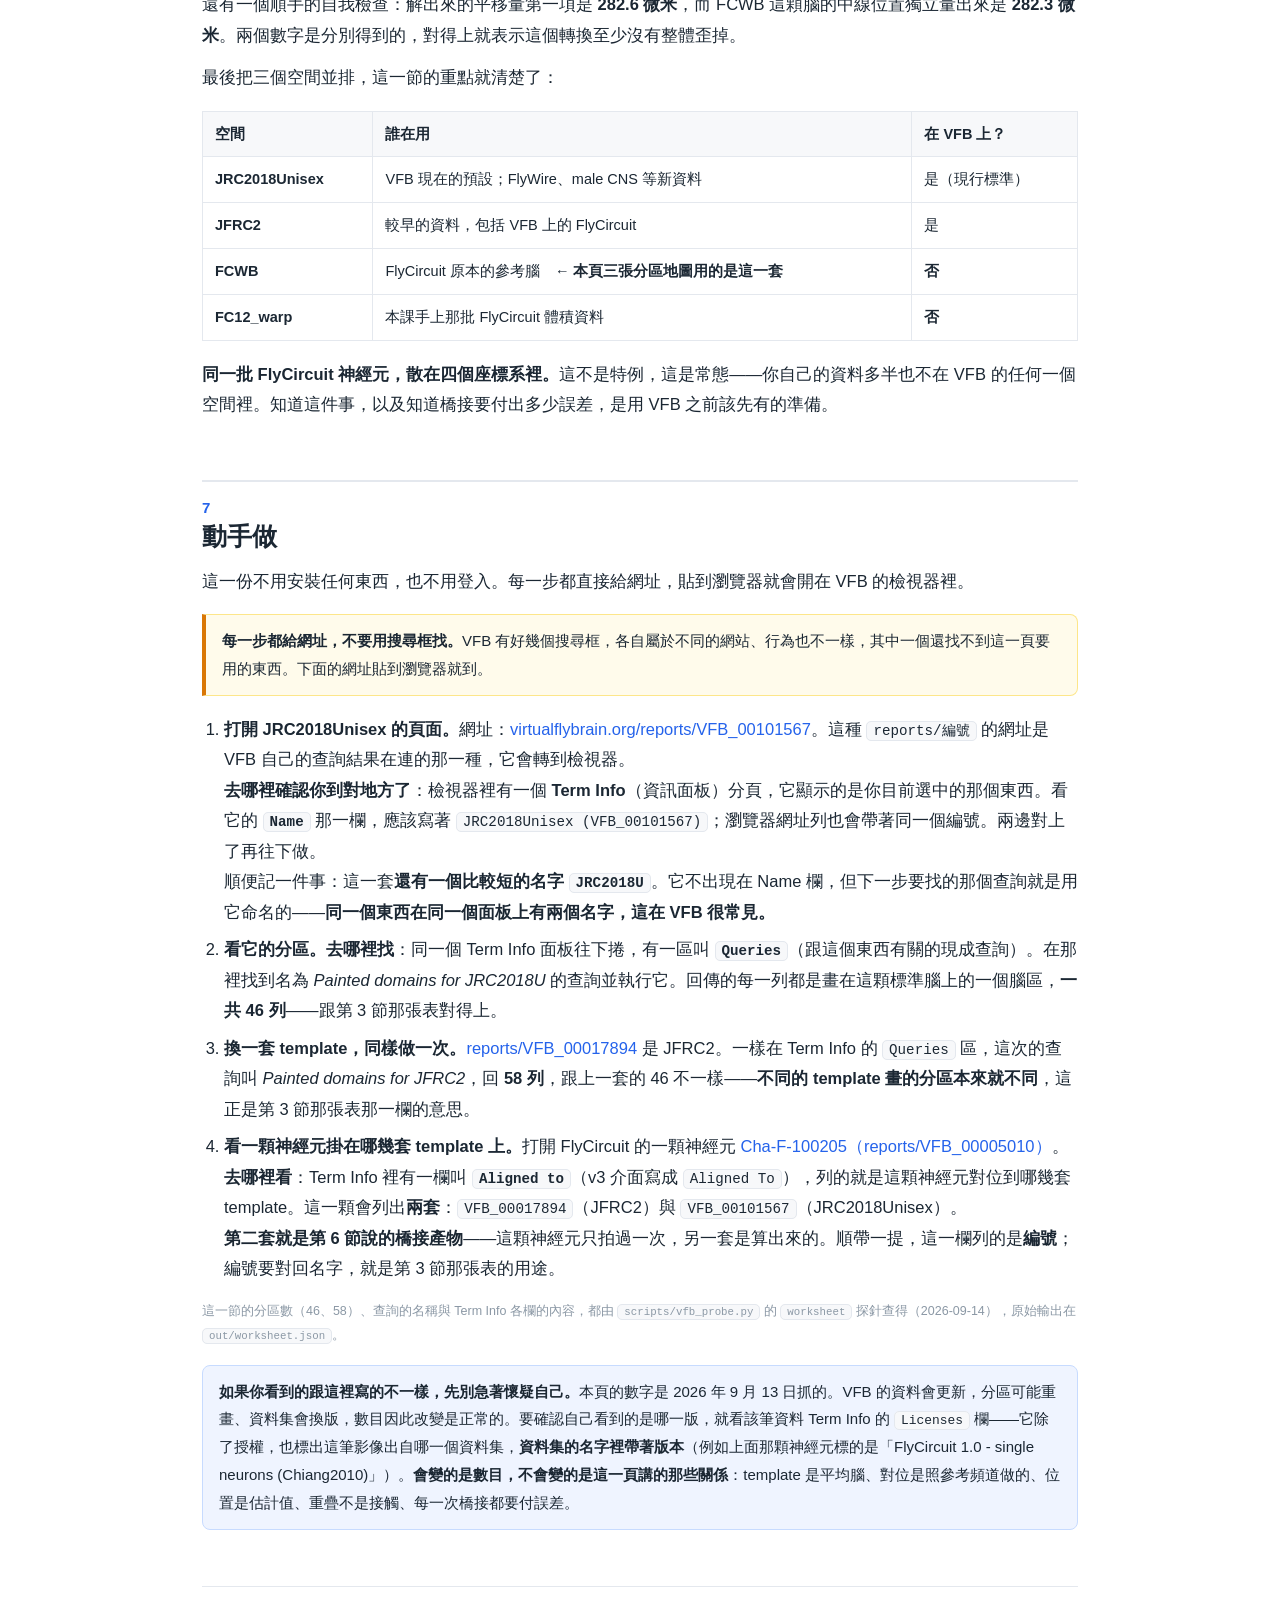
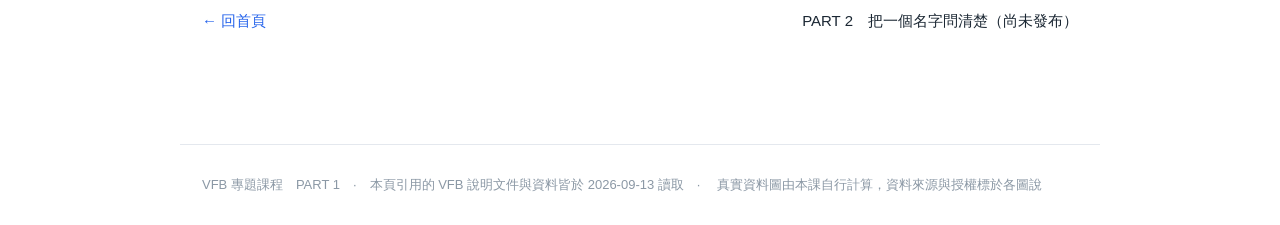
==== commit 4c709567: "新增 ui_claim_audit.py；順帶修好一個回報錯的修正 介面描述是唯一無法自動驗真假的東西（程式沒辦法替你去看那個畫面）， 所以這一支不查對錯，只查有沒有把讀者需要的座標寫出來。四道規則各" ====
--- a/part1-templates.html
+++ b/part1-templates.html
@@ -125,7 +125,7 @@
   <p class="figsrc">2026-09-13 由 <code>scripts/vfb_probe.py</code> 抓取，原始輸出在 <code>out/templates.json</code> 與 <code>out/template_detail.json</code>。分區數用兩種算法各算一次——一種是數分區清單（扣掉代表整顆腦自己的那一格），一種是直接跑站上的 <i>Painted domains</i> 查詢——十套的兩個數字都一致。授權取自 VFB 的知識庫，每一套 template 各對到唯一一個授權。</p>
 
   <div class="callout">
-    <b>同一套 template，VFB 的兩個地方會給你不同的授權；這張表記的是知識庫那一個。</b>那一欄我們實測過會變動——同一個 template 連問五次，三次回 CC-BY 4.0、兩次回 CC-BY-SA 4.0；知識庫裡每一套 template 只連到<b>一個</b>授權，連問三次都一樣。所以你看到兩邊不一樣，不是你看錯，是那一欄不穩定。</p>
+    <b>同一套 template，VFB 的兩個地方會給你不同的授權；這張表記的是知識庫那一個。</b>網站上那一欄——<b>Term Info 的 <code>Licenses</code></b>——我們實測過會變動——同一個 template 連問五次，三次回 CC-BY 4.0、兩次回 CC-BY-SA 4.0；知識庫裡每一套 template 只連到<b>一個</b>授權，連問三次都一樣。所以你看到兩邊不一樣，不是你看錯，是 <code>Licenses</code> 那一欄不穩定。</p>
     <p><b>但這張表回答的是「VFB 記了什麼」，不是「你可以做什麼」。</b>VFB 兩邊都只是轉錄：授權是當年釋出那套 template 的人給的，VFB 把它抄進自己的資料庫，抄錯或沒跟上更新都有可能。所以要判斷自己能不能用，源頭一律是那套 template 的原始論文或資料頁。這張表的用途是<b>索引</b>——告訴你該去查哪一套、大概會查到什麼——不是依據。
   </div>
 
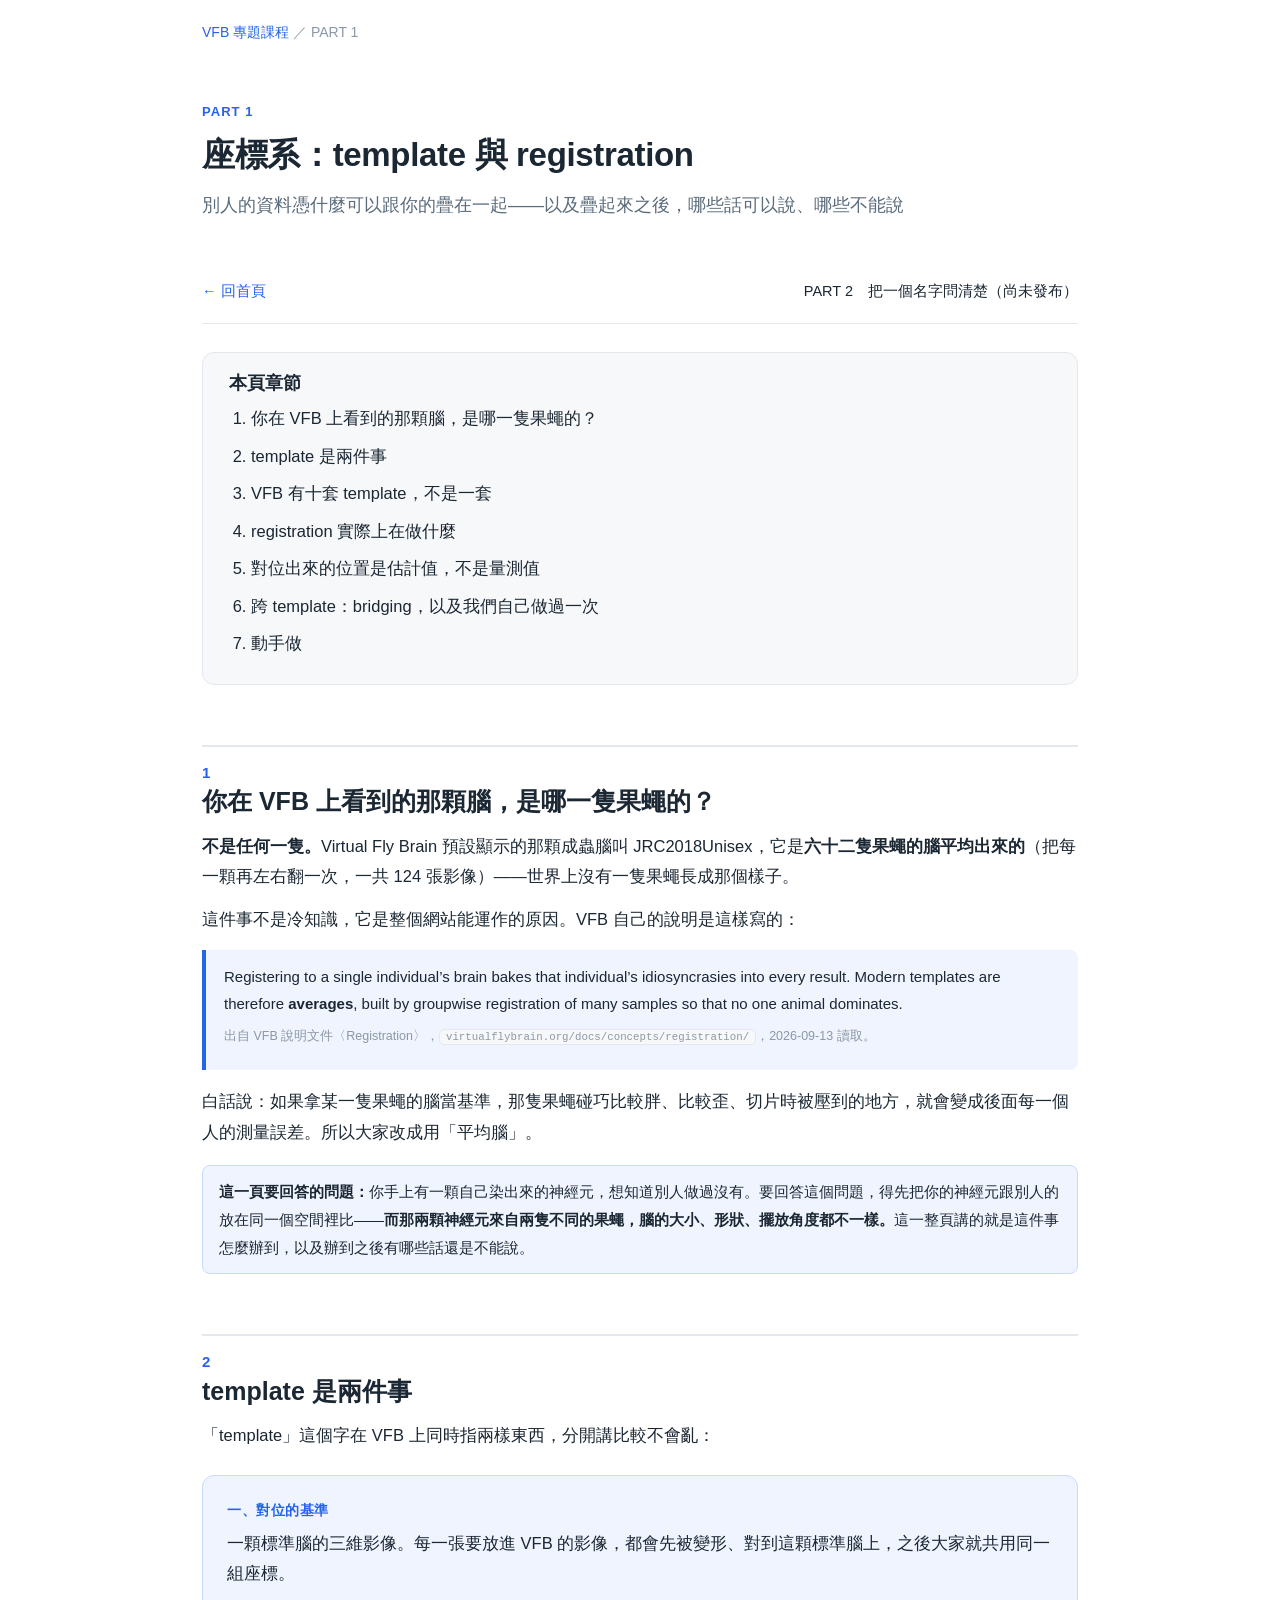
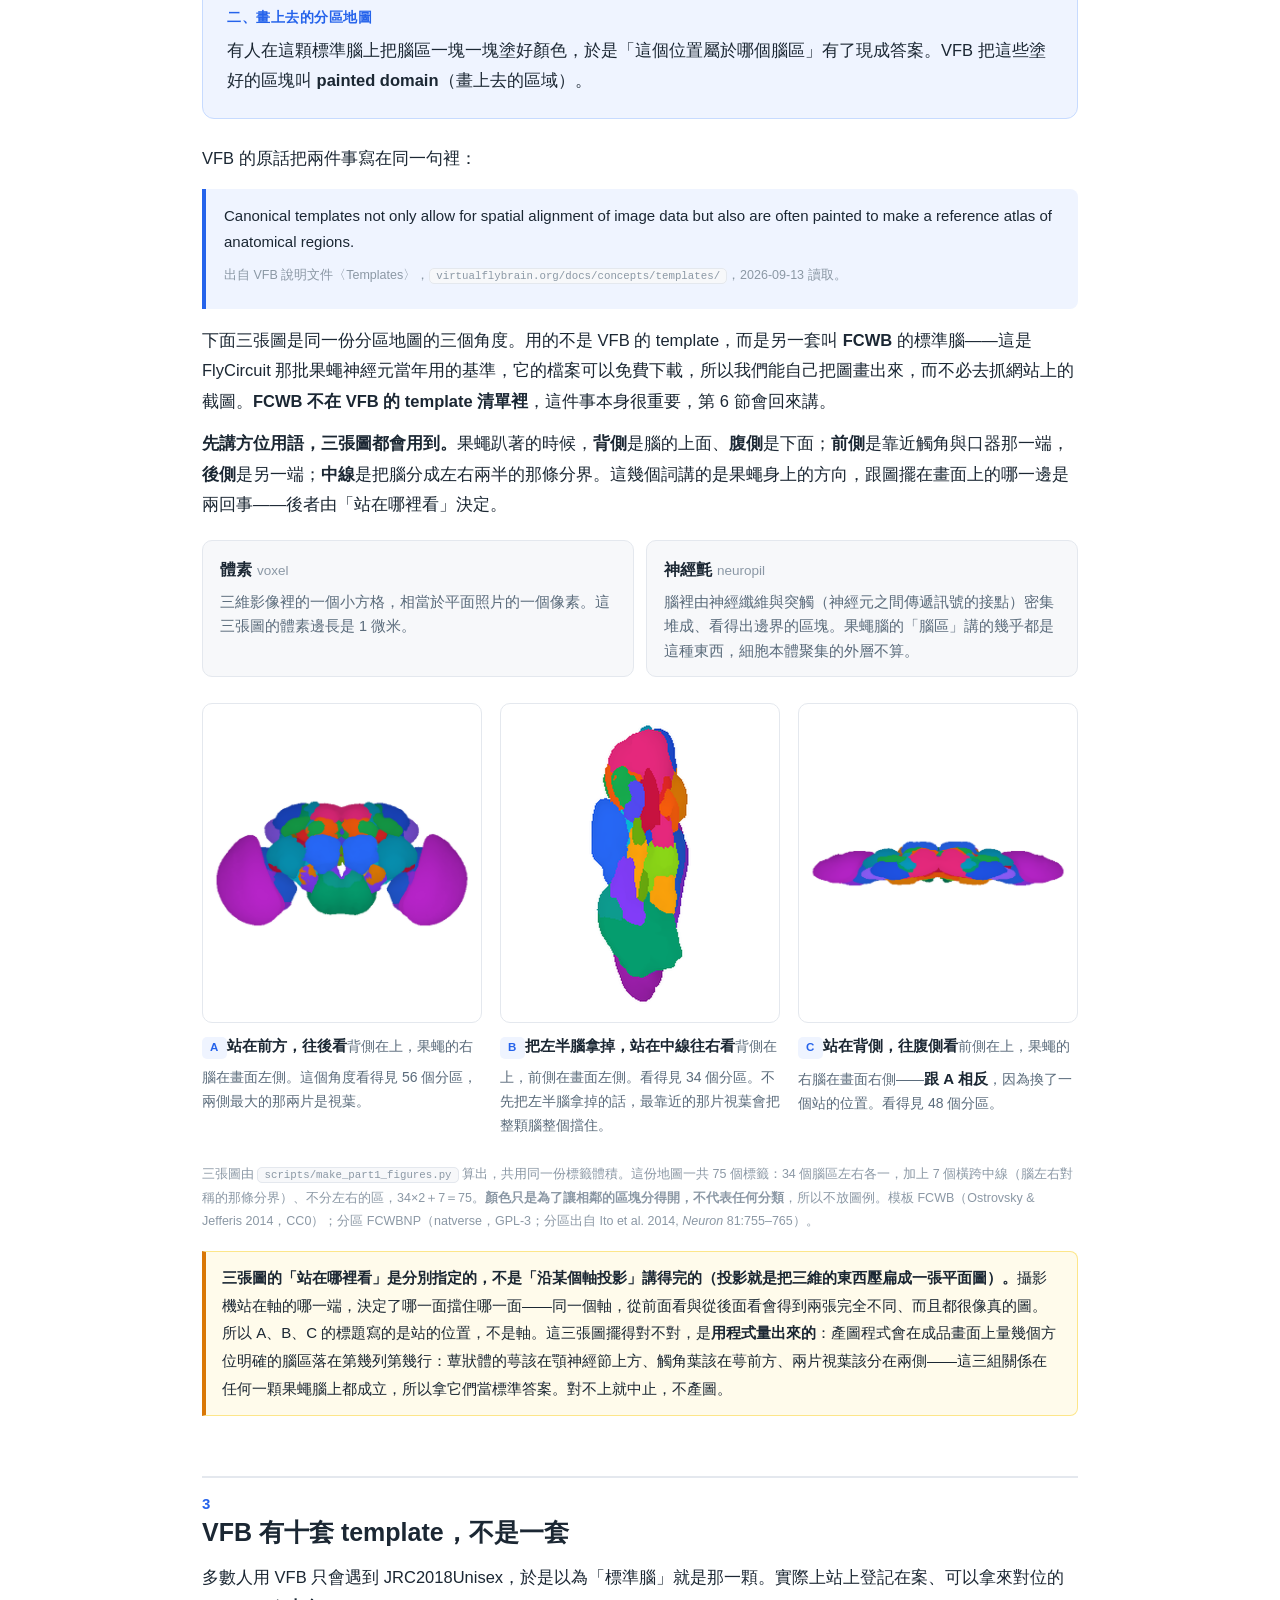
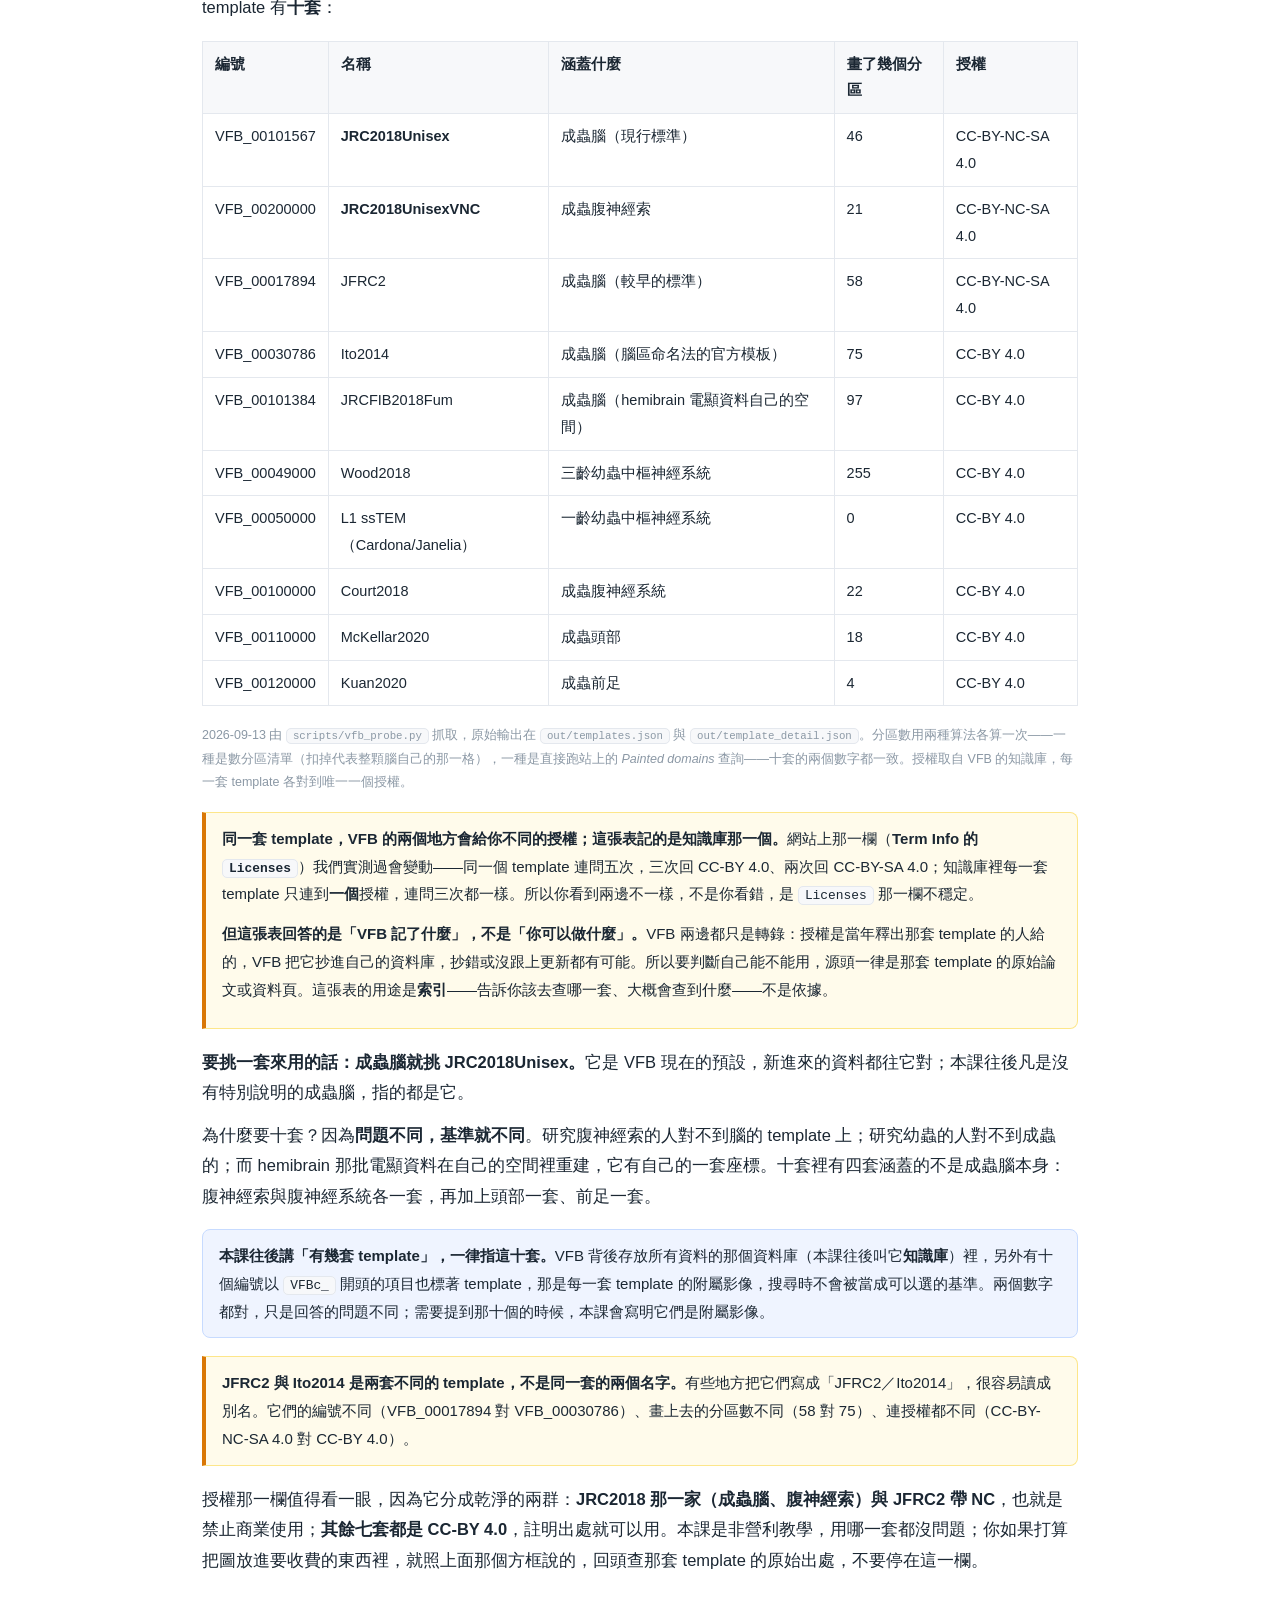
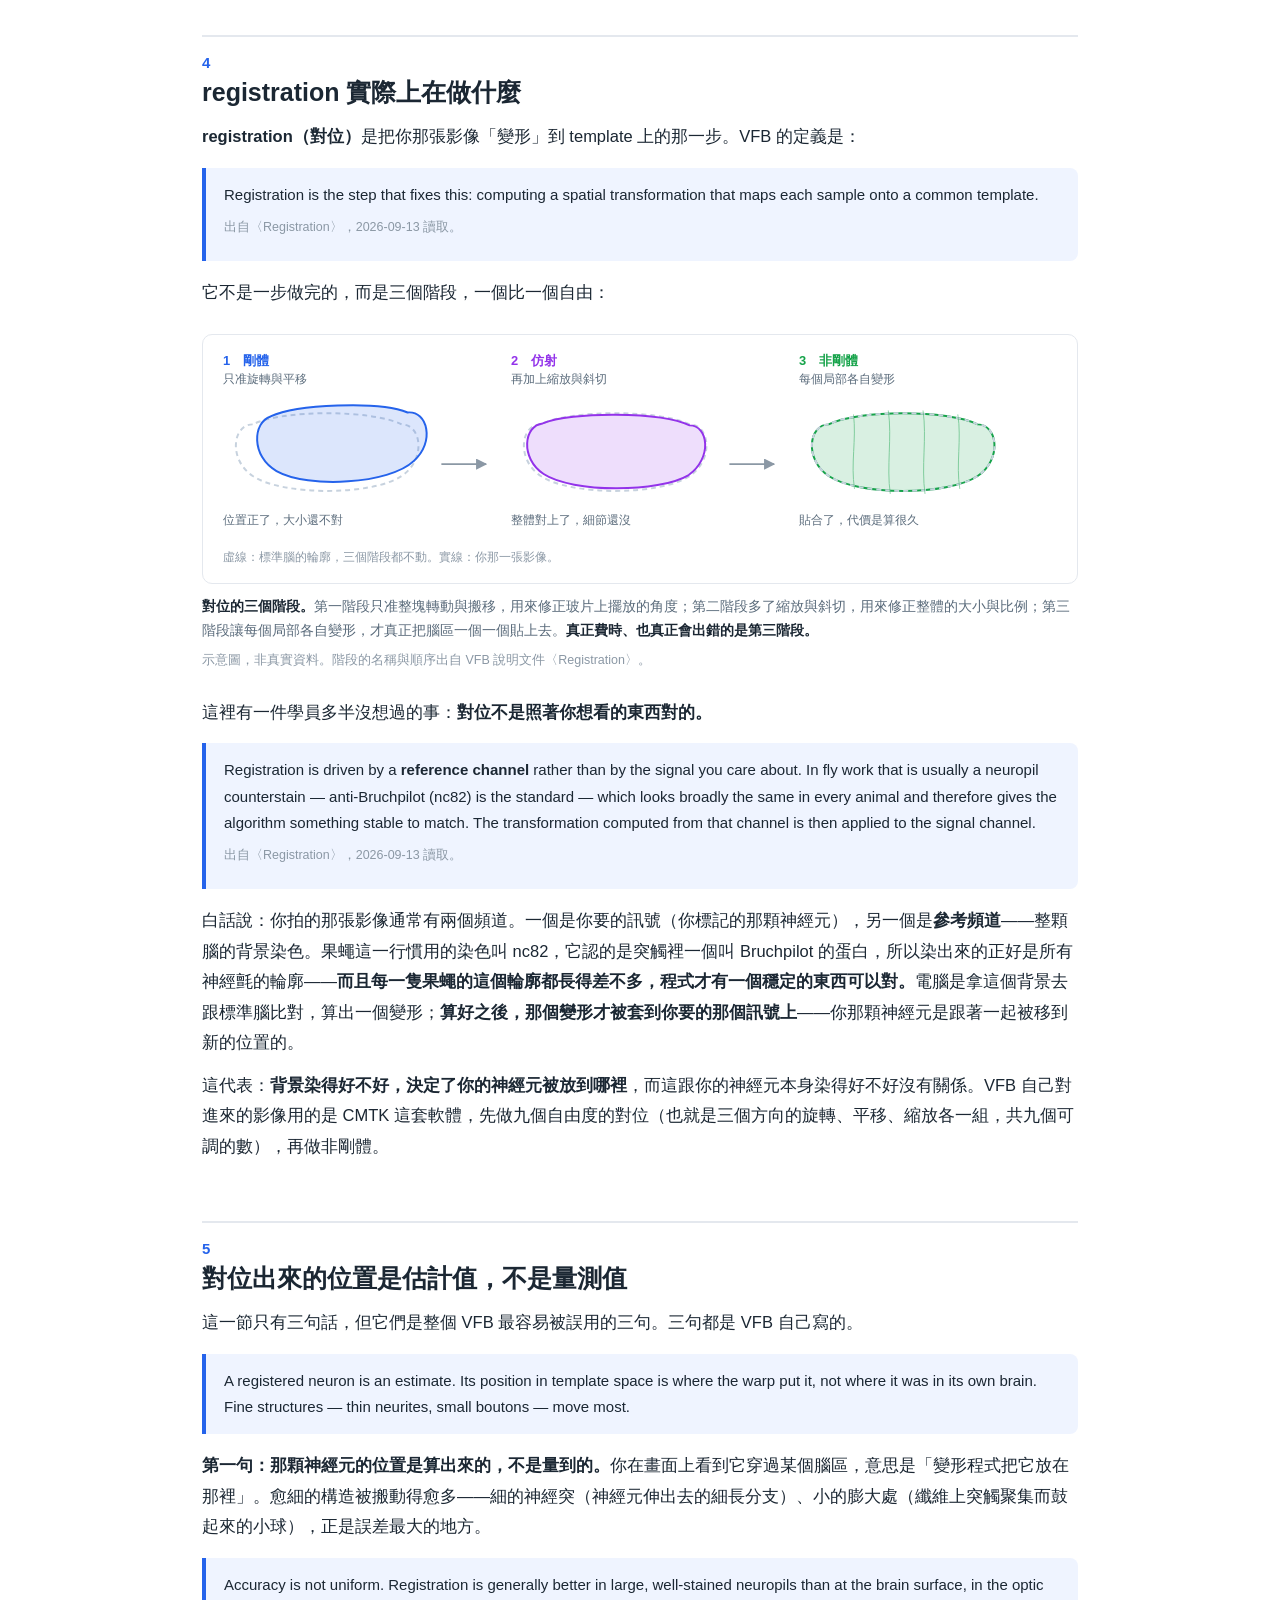
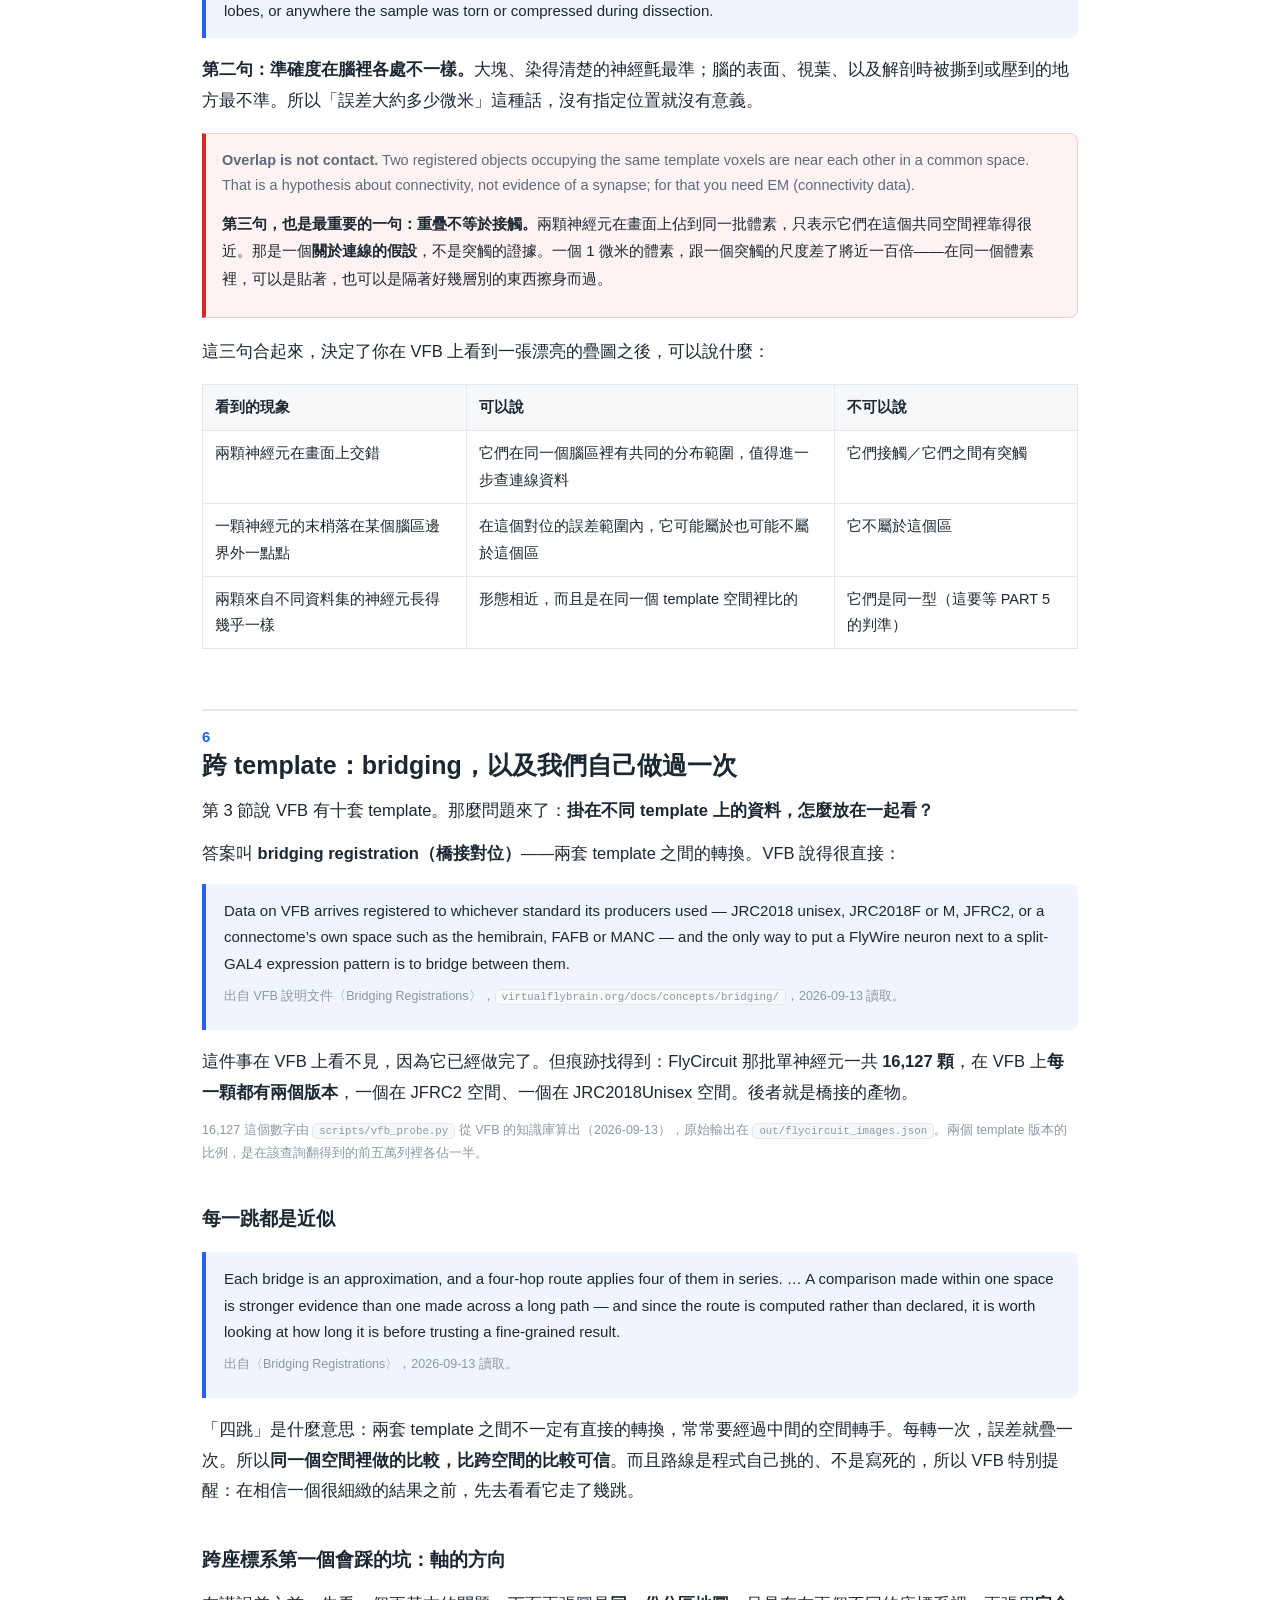
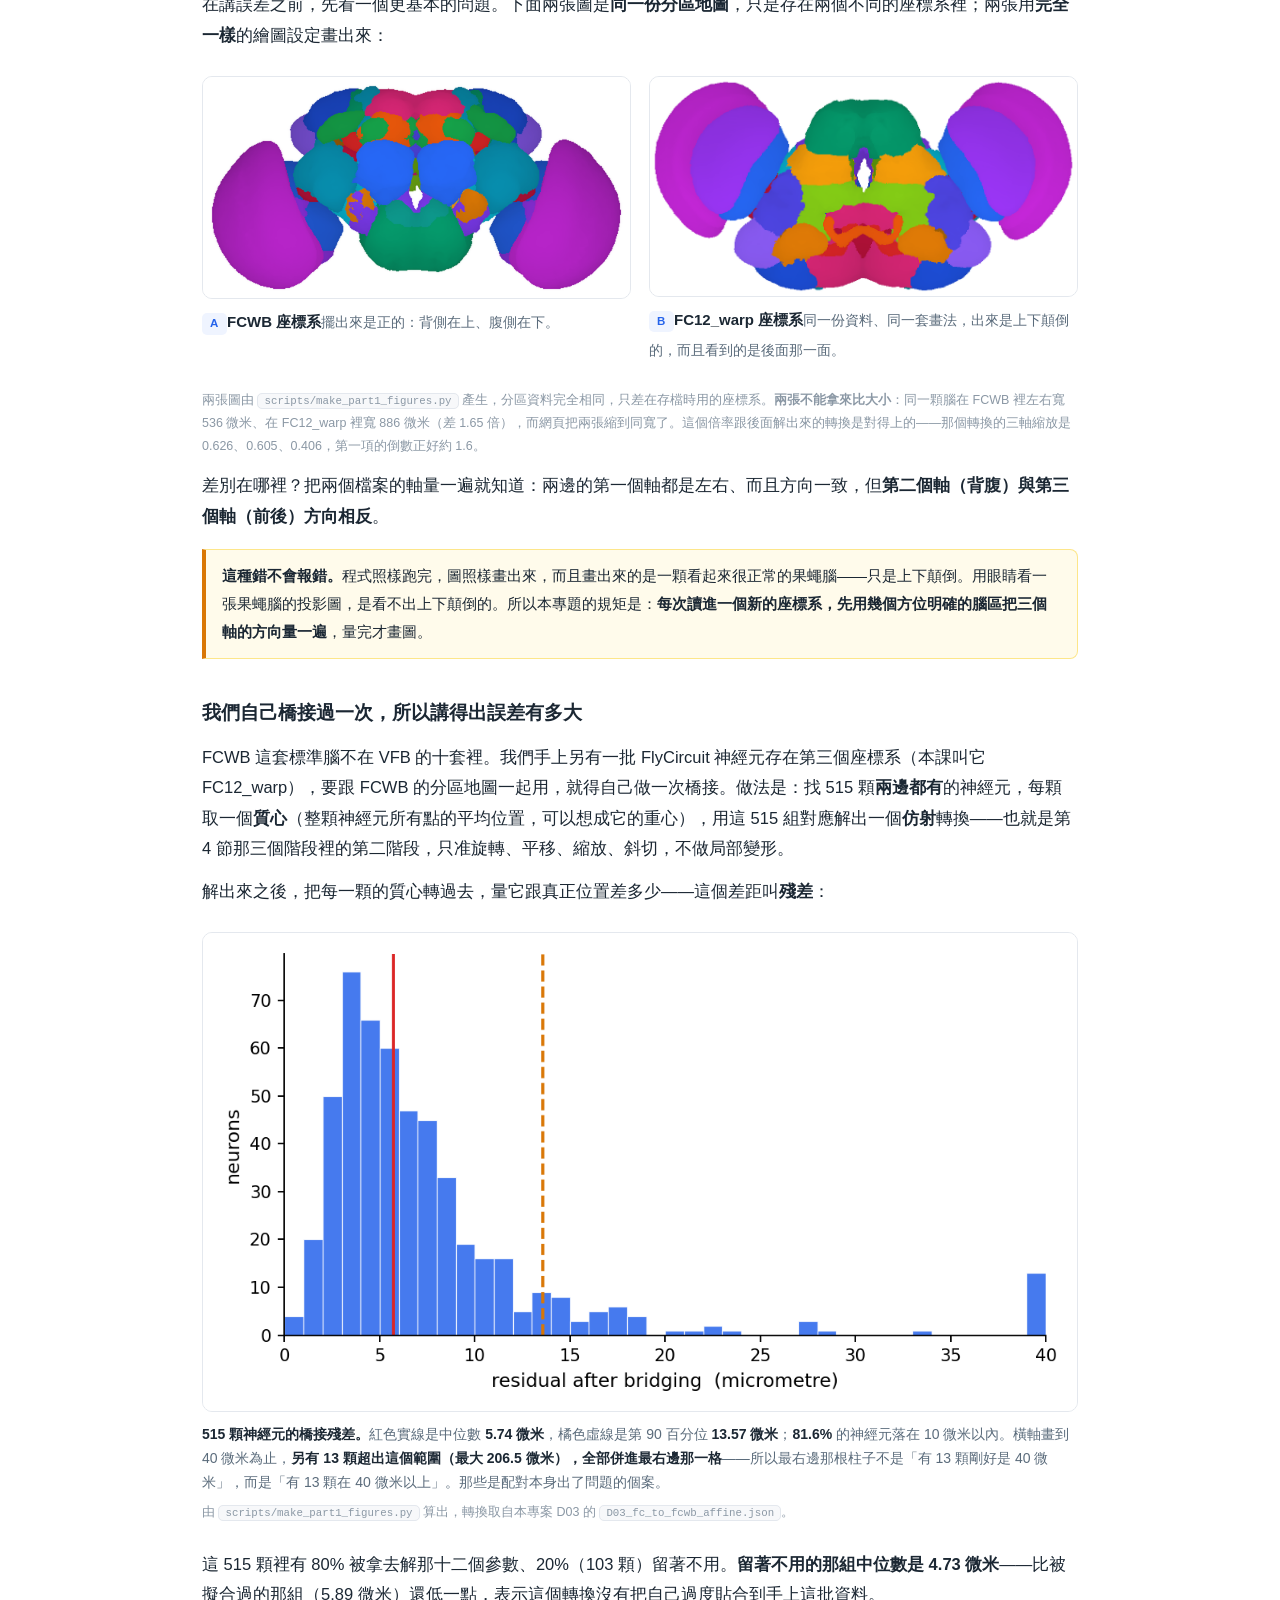
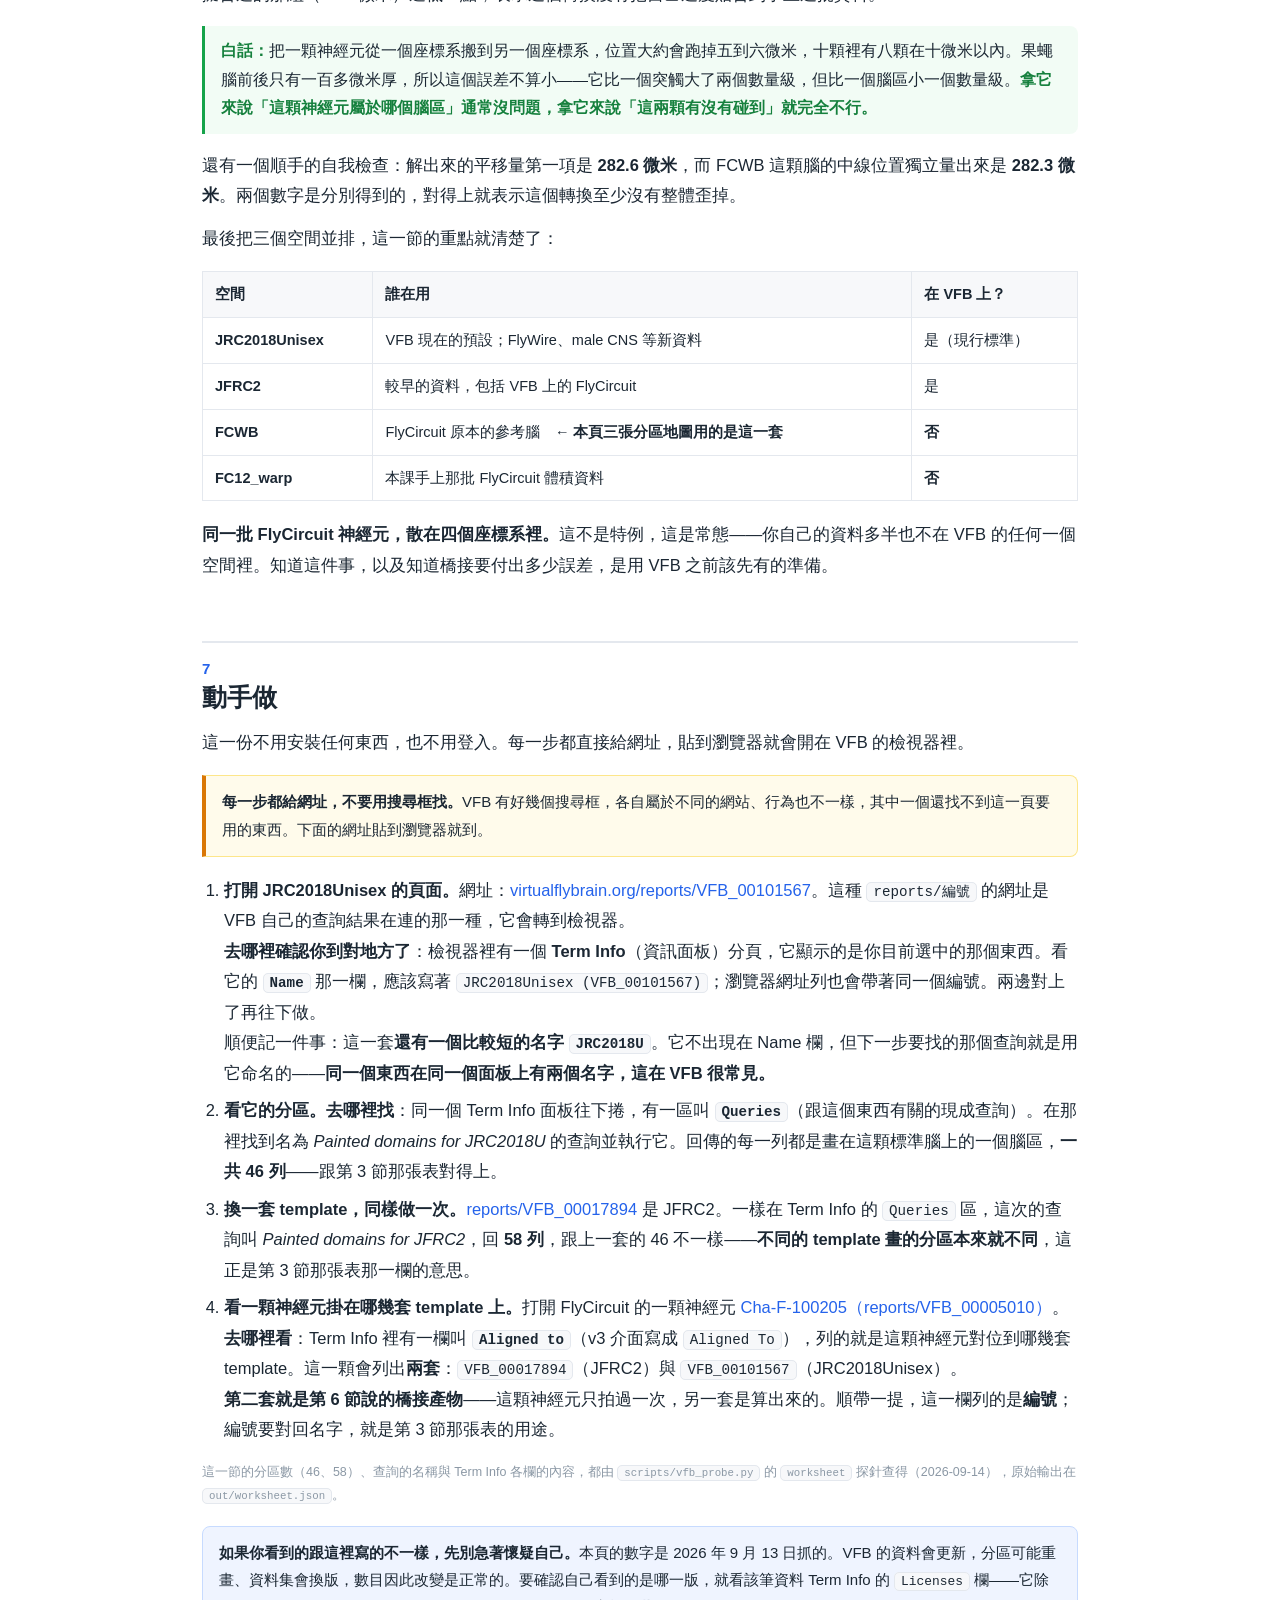
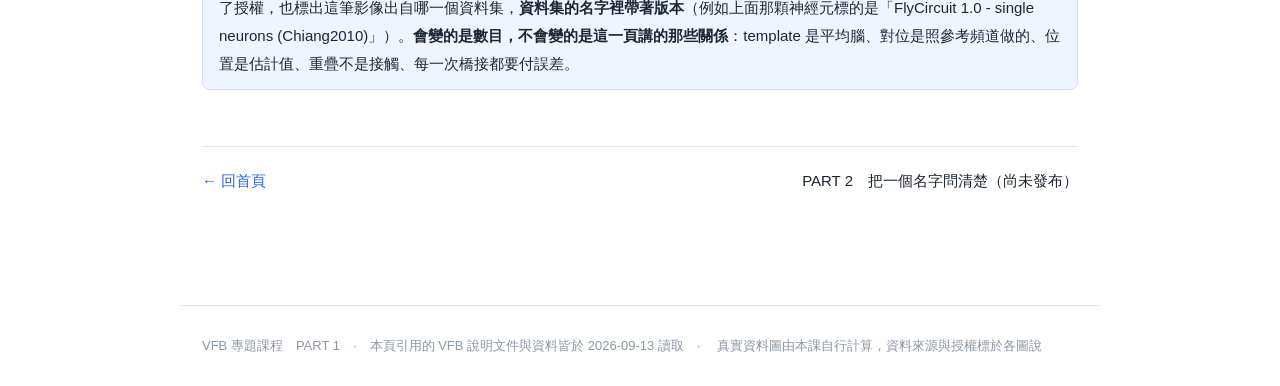
==== commit 23a3dfd0: "PART 1 全頁複查：四處修正，全部是稽核抓不到的 六道稽核全過之後把整頁讀一遍，又抓到四個問題，沒有一個是程式抓得到的。  1. 正文跟自己的表格矛盾。第 3 節寫「十套裡有三套不是腦——腹神經索" ====
--- a/part1-templates.html
+++ b/part1-templates.html
@@ -116,7 +116,7 @@
     <tr><td>VFB_00030786</td><td>Ito2014</td><td>成蟲腦（腦區命名法的官方模板）</td><td>75</td><td>CC-BY 4.0</td></tr>
     <tr><td>VFB_00101384</td><td>JRCFIB2018Fum</td><td>成蟲腦（hemibrain 電顯資料自己的空間）</td><td>97</td><td>CC-BY 4.0</td></tr>
     <tr><td>VFB_00049000</td><td>Wood2018</td><td>三齡幼蟲中樞神經系統</td><td>255</td><td>CC-BY 4.0</td></tr>
-    <tr><td>VFB_00050000</td><td>Seymour（L1 ssTEM）</td><td>一齡幼蟲中樞神經系統</td><td>0</td><td>CC-BY 4.0</td></tr>
+    <tr><td>VFB_00050000</td><td>L1 ssTEM（Cardona/Janelia）</td><td>一齡幼蟲中樞神經系統</td><td>0</td><td>CC-BY 4.0</td></tr>
     <tr><td>VFB_00100000</td><td>Court2018</td><td>成蟲腹神經系統</td><td>22</td><td>CC-BY 4.0</td></tr>
     <tr><td>VFB_00110000</td><td>McKellar2020</td><td>成蟲頭部</td><td>18</td><td>CC-BY 4.0</td></tr>
     <tr><td>VFB_00120000</td><td>Kuan2020</td><td>成蟲前足</td><td>4</td><td>CC-BY 4.0</td></tr>
@@ -125,13 +125,13 @@
   <p class="figsrc">2026-09-13 由 <code>scripts/vfb_probe.py</code> 抓取，原始輸出在 <code>out/templates.json</code> 與 <code>out/template_detail.json</code>。分區數用兩種算法各算一次——一種是數分區清單（扣掉代表整顆腦自己的那一格），一種是直接跑站上的 <i>Painted domains</i> 查詢——十套的兩個數字都一致。授權取自 VFB 的知識庫，每一套 template 各對到唯一一個授權。</p>
 
   <div class="callout">
-    <b>同一套 template，VFB 的兩個地方會給你不同的授權；這張表記的是知識庫那一個。</b>網站上那一欄——<b>Term Info 的 <code>Licenses</code></b>——我們實測過會變動——同一個 template 連問五次，三次回 CC-BY 4.0、兩次回 CC-BY-SA 4.0；知識庫裡每一套 template 只連到<b>一個</b>授權，連問三次都一樣。所以你看到兩邊不一樣，不是你看錯，是 <code>Licenses</code> 那一欄不穩定。</p>
+    <b>同一套 template，VFB 的兩個地方會給你不同的授權；這張表記的是知識庫那一個。</b>網站上那一欄（<b>Term Info 的 <code>Licenses</code></b>）我們實測過會變動——同一個 template 連問五次，三次回 CC-BY 4.0、兩次回 CC-BY-SA 4.0；知識庫裡每一套 template 只連到<b>一個</b>授權，連問三次都一樣。所以你看到兩邊不一樣，不是你看錯，是 <code>Licenses</code> 那一欄不穩定。</p>
     <p><b>但這張表回答的是「VFB 記了什麼」，不是「你可以做什麼」。</b>VFB 兩邊都只是轉錄：授權是當年釋出那套 template 的人給的，VFB 把它抄進自己的資料庫，抄錯或沒跟上更新都有可能。所以要判斷自己能不能用，源頭一律是那套 template 的原始論文或資料頁。這張表的用途是<b>索引</b>——告訴你該去查哪一套、大概會查到什麼——不是依據。
   </div>
 
   <p><b>要挑一套來用的話：成蟲腦就挑 JRC2018Unisex。</b>它是 VFB 現在的預設，新進來的資料都往它對；本課往後凡是沒有特別說明的成蟲腦，指的都是它。</p>
 
-  <p>為什麼要十套？因為<b>問題不同，基準就不同</b>。研究腹神經索的人對不到腦的 template 上；研究幼蟲的人對不到成蟲的；而 hemibrain 那批電顯資料在自己的空間裡重建，它有自己的一套座標。十套裡有三套根本不是腦——腹神經索、頭部、前足各一套。</p>
+  <p>為什麼要十套？因為<b>問題不同，基準就不同</b>。研究腹神經索的人對不到腦的 template 上；研究幼蟲的人對不到成蟲的；而 hemibrain 那批電顯資料在自己的空間裡重建，它有自己的一套座標。十套裡有四套涵蓋的不是成蟲腦本身：腹神經索與腹神經系統各一套，再加上頭部一套、前足一套。</p>
 
   <div class="note">
     <b>本課往後講「有幾套 template」，一律指這十套。</b>VFB 背後存放所有資料的那個資料庫（本課往後叫它<b>知識庫</b>）裡，另外有十個編號以 <code>VFBc_</code> 開頭的項目也標著 template，那是每一套 template 的附屬影像，搜尋時不會被當成可以選的基準。兩個數字都對，只是回答的問題不同；需要提到那十個的時候，本課會寫明它們是附屬影像。
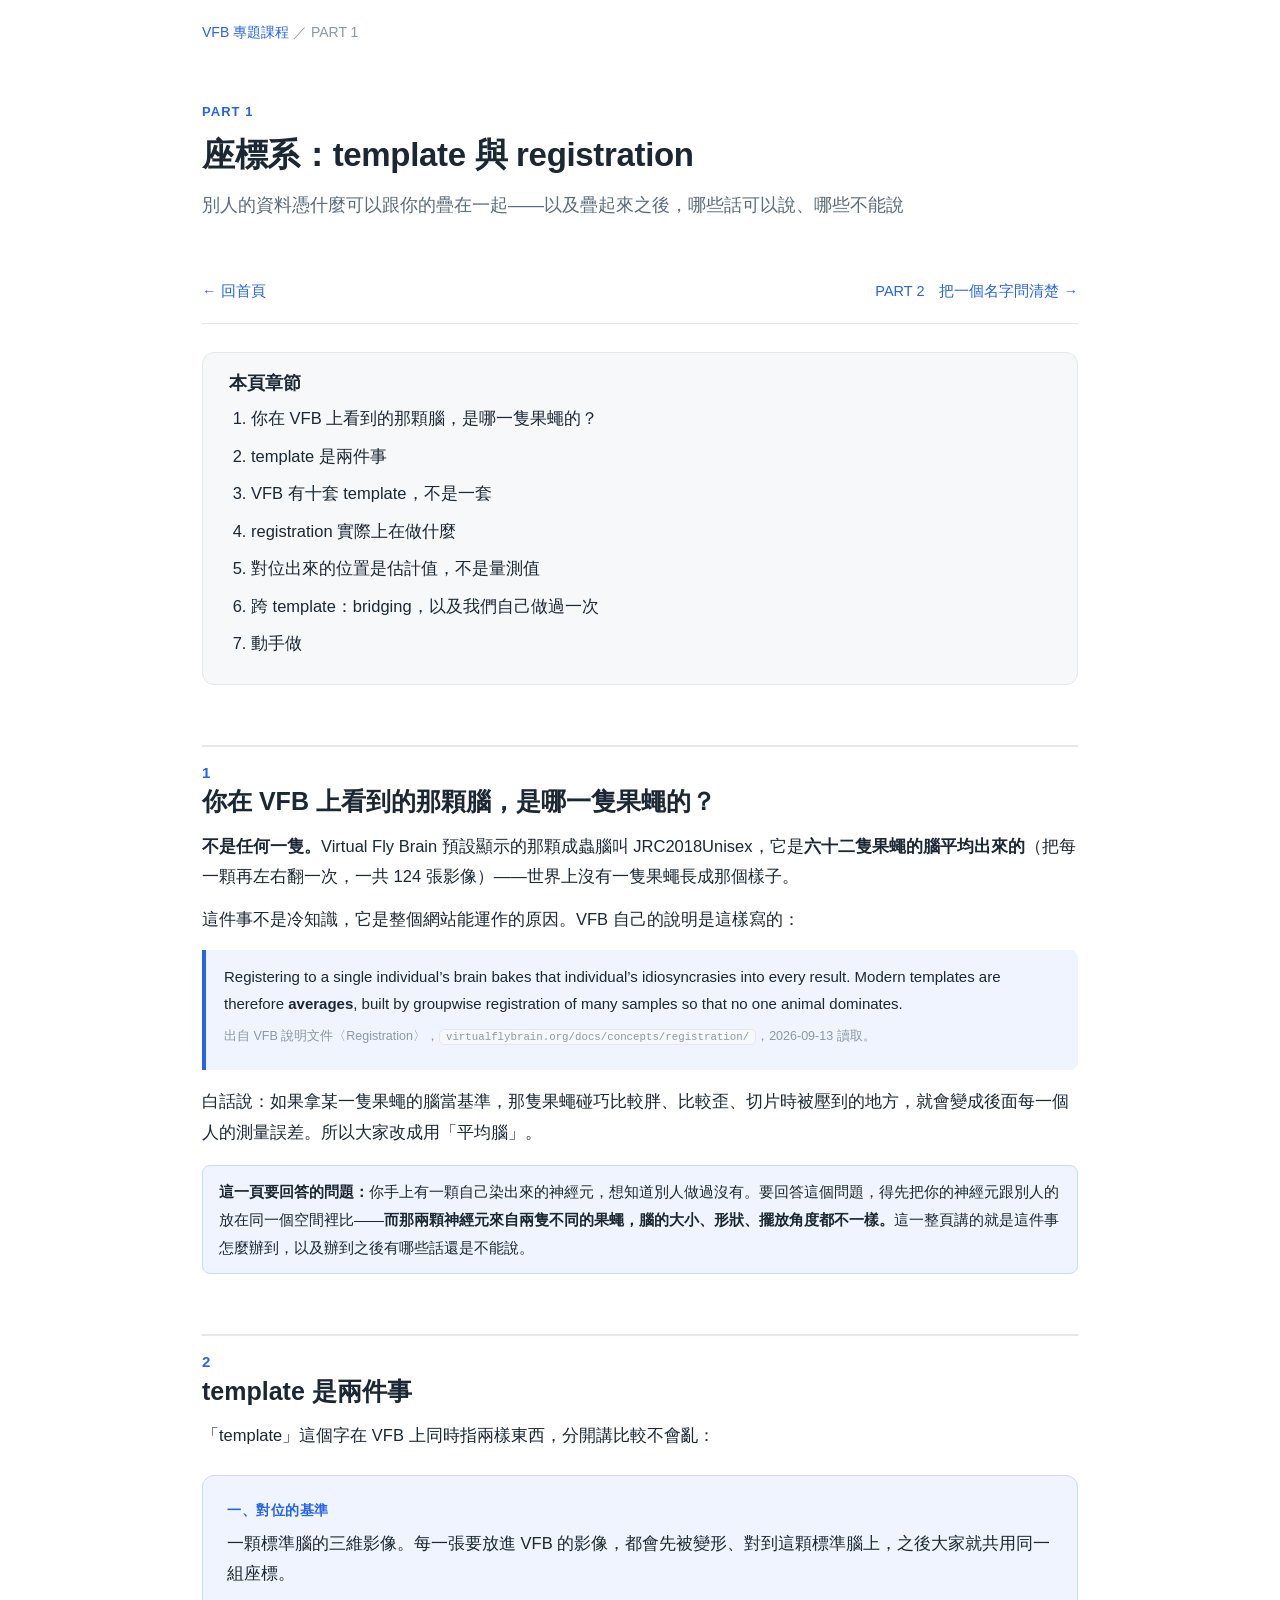
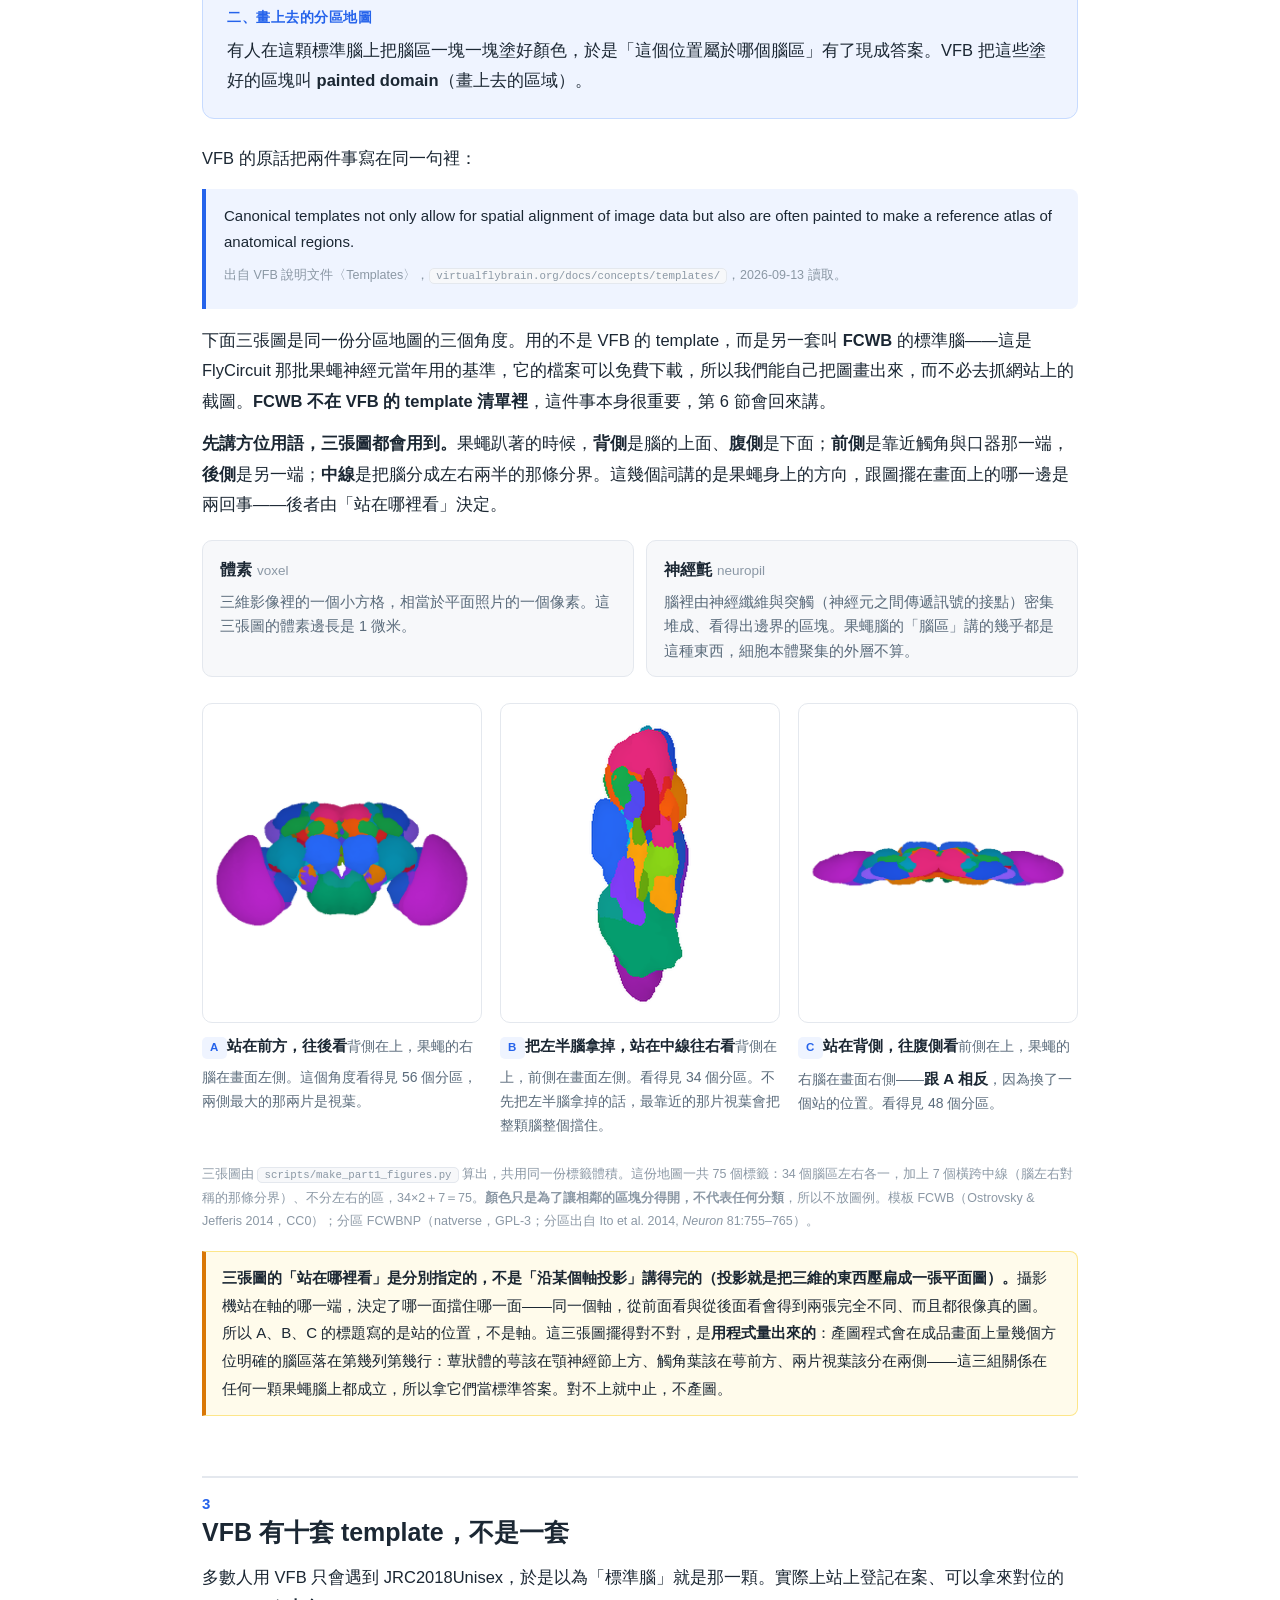
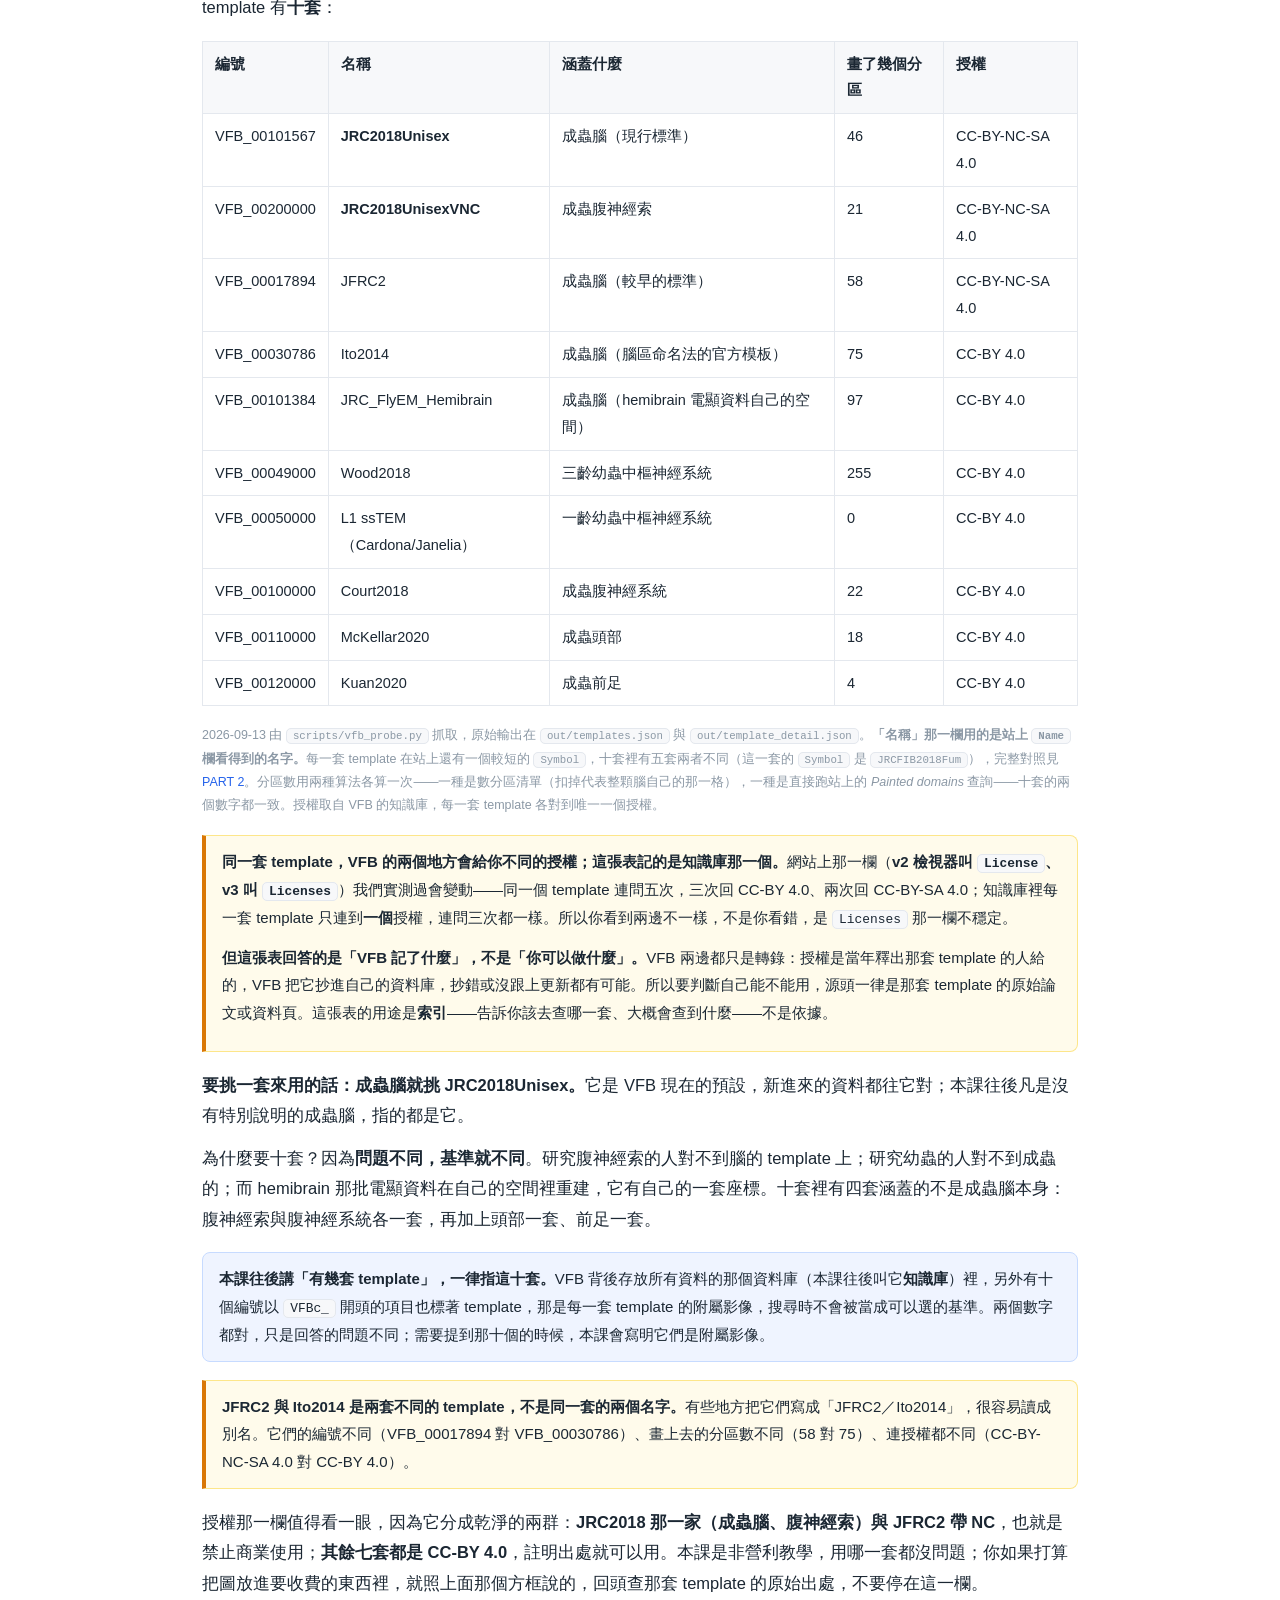
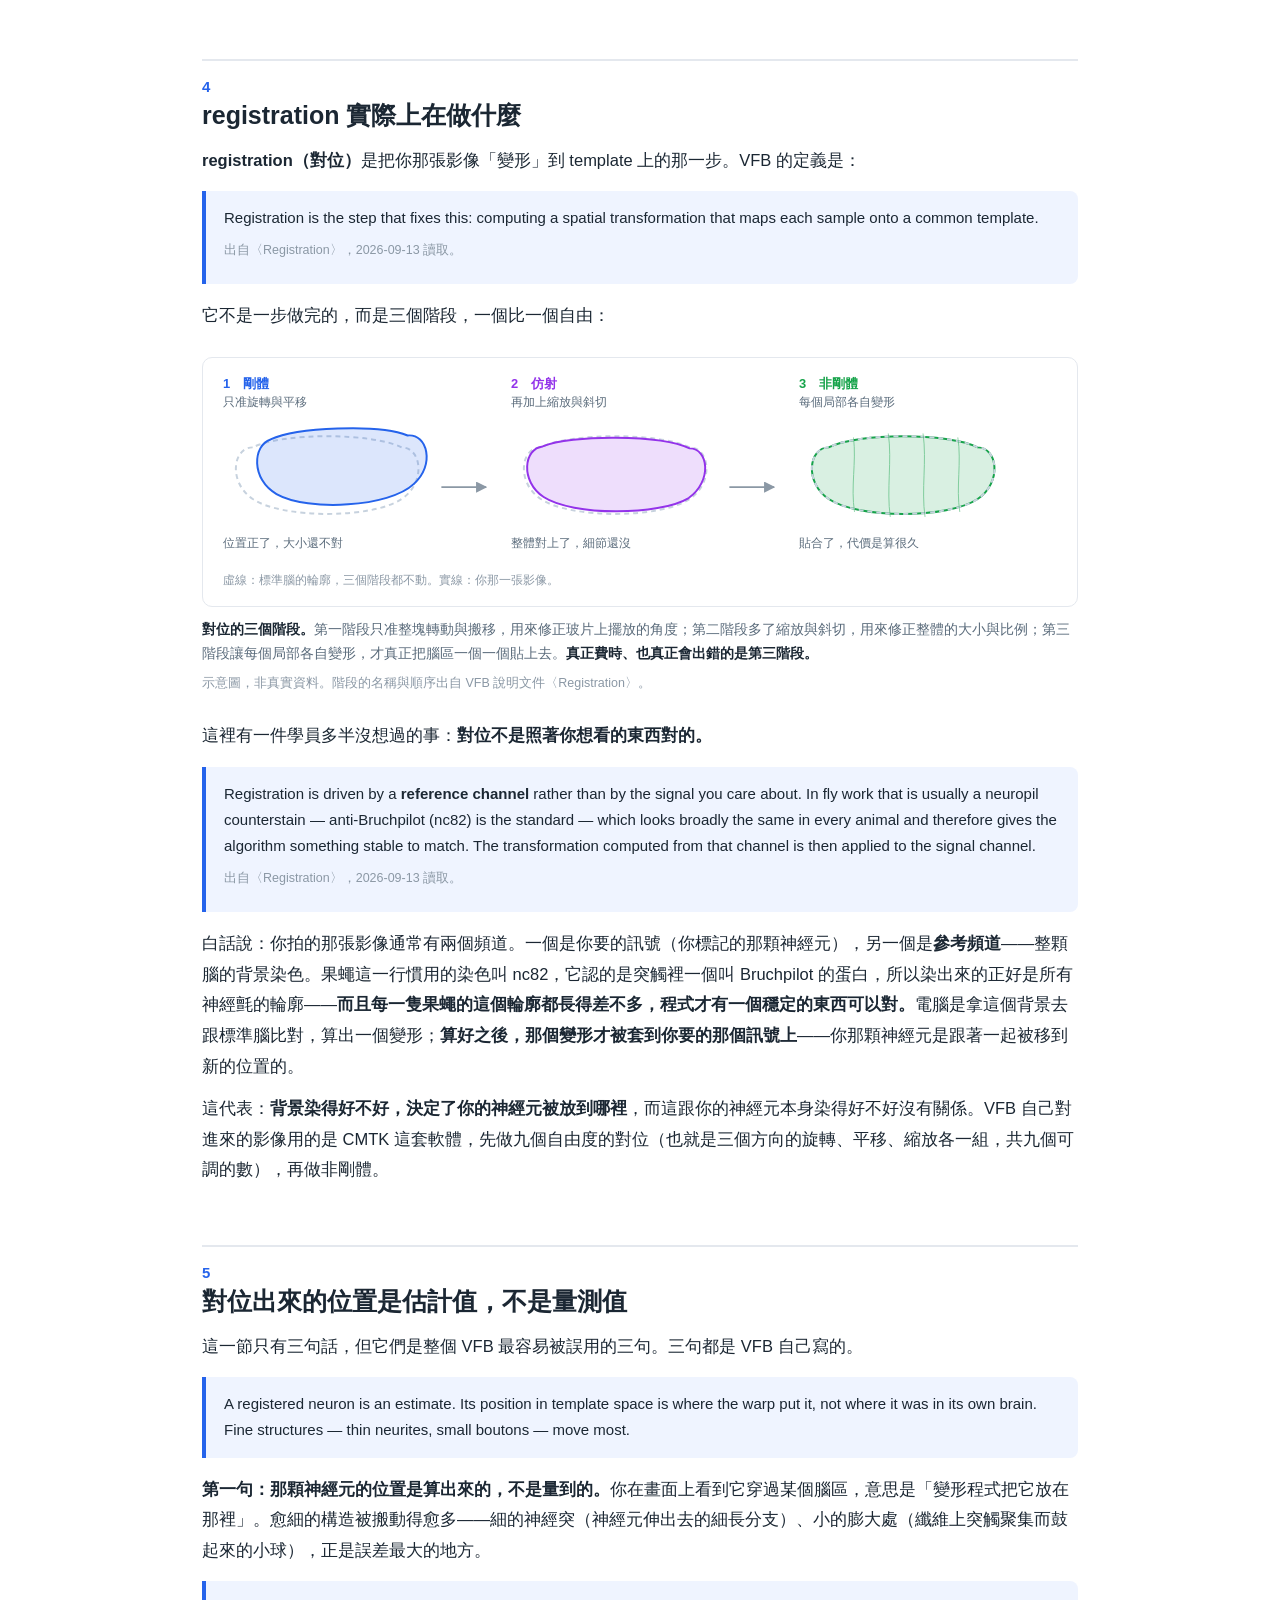
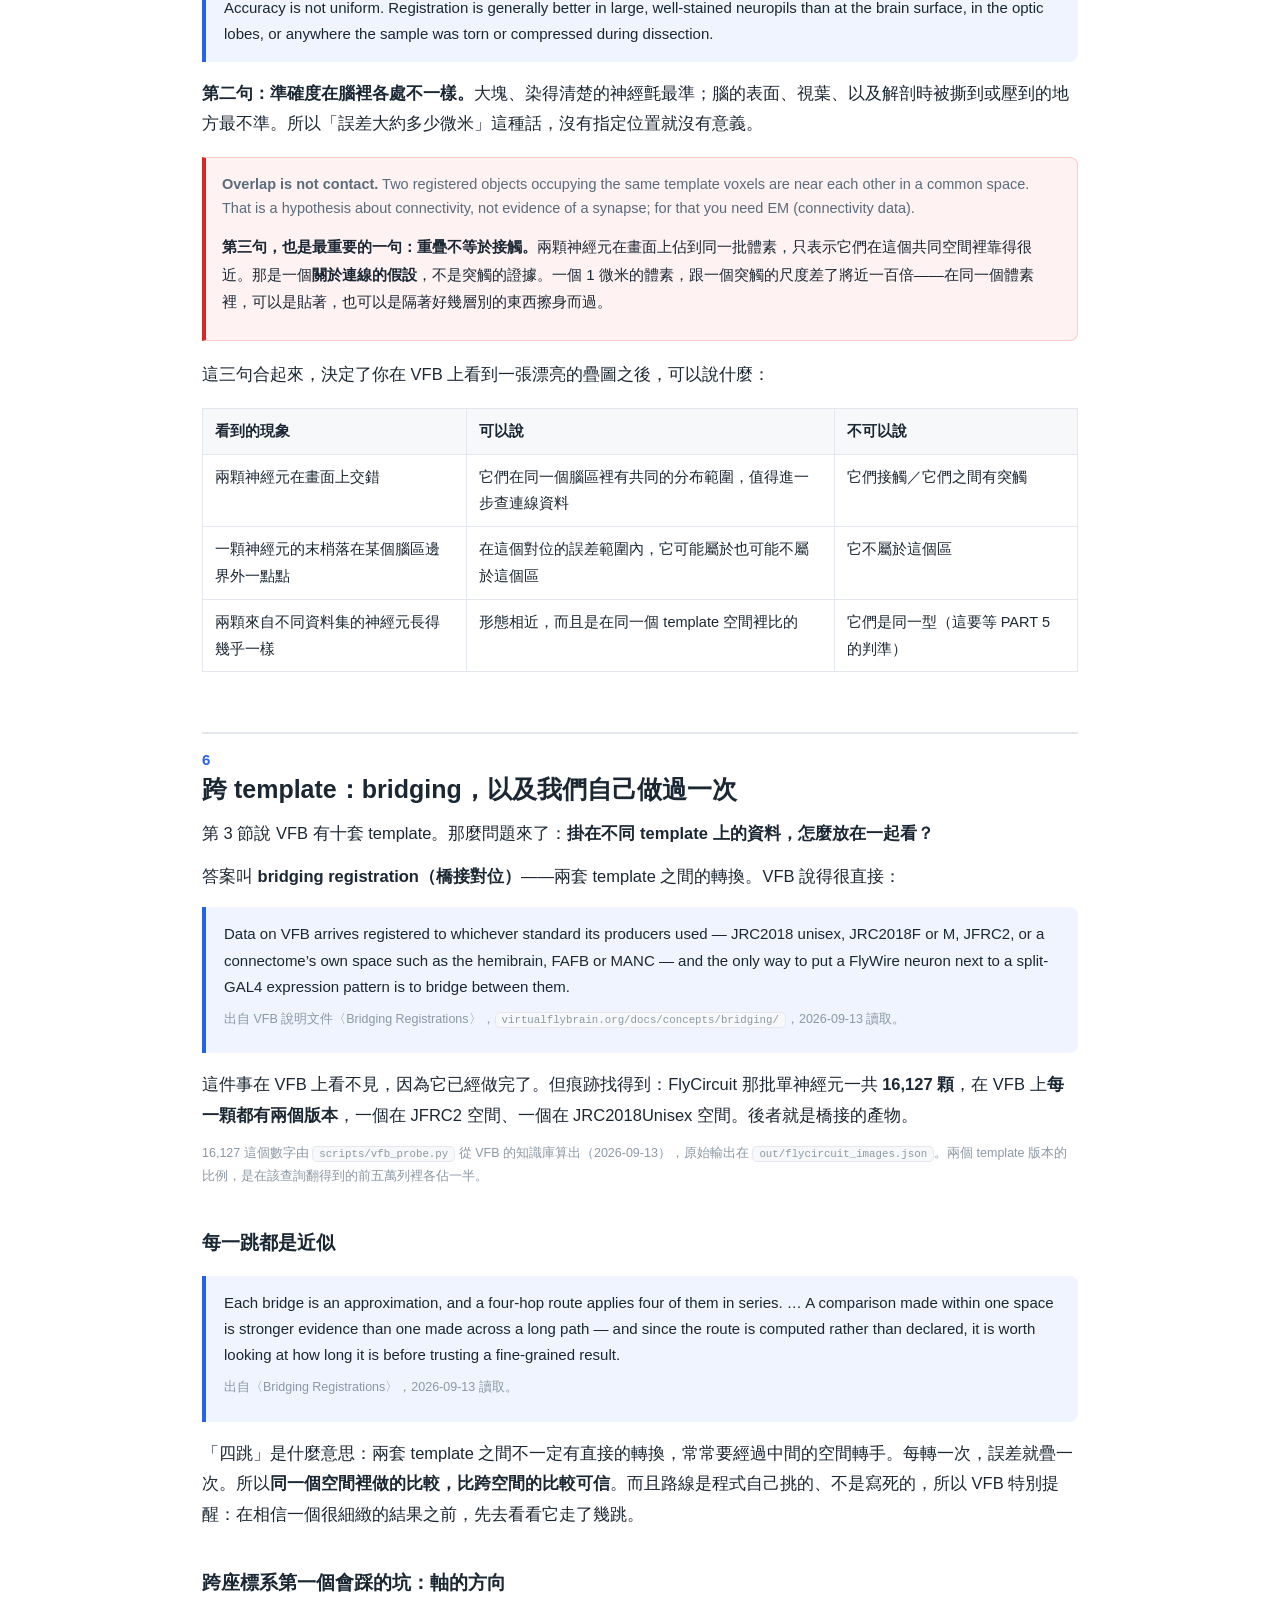
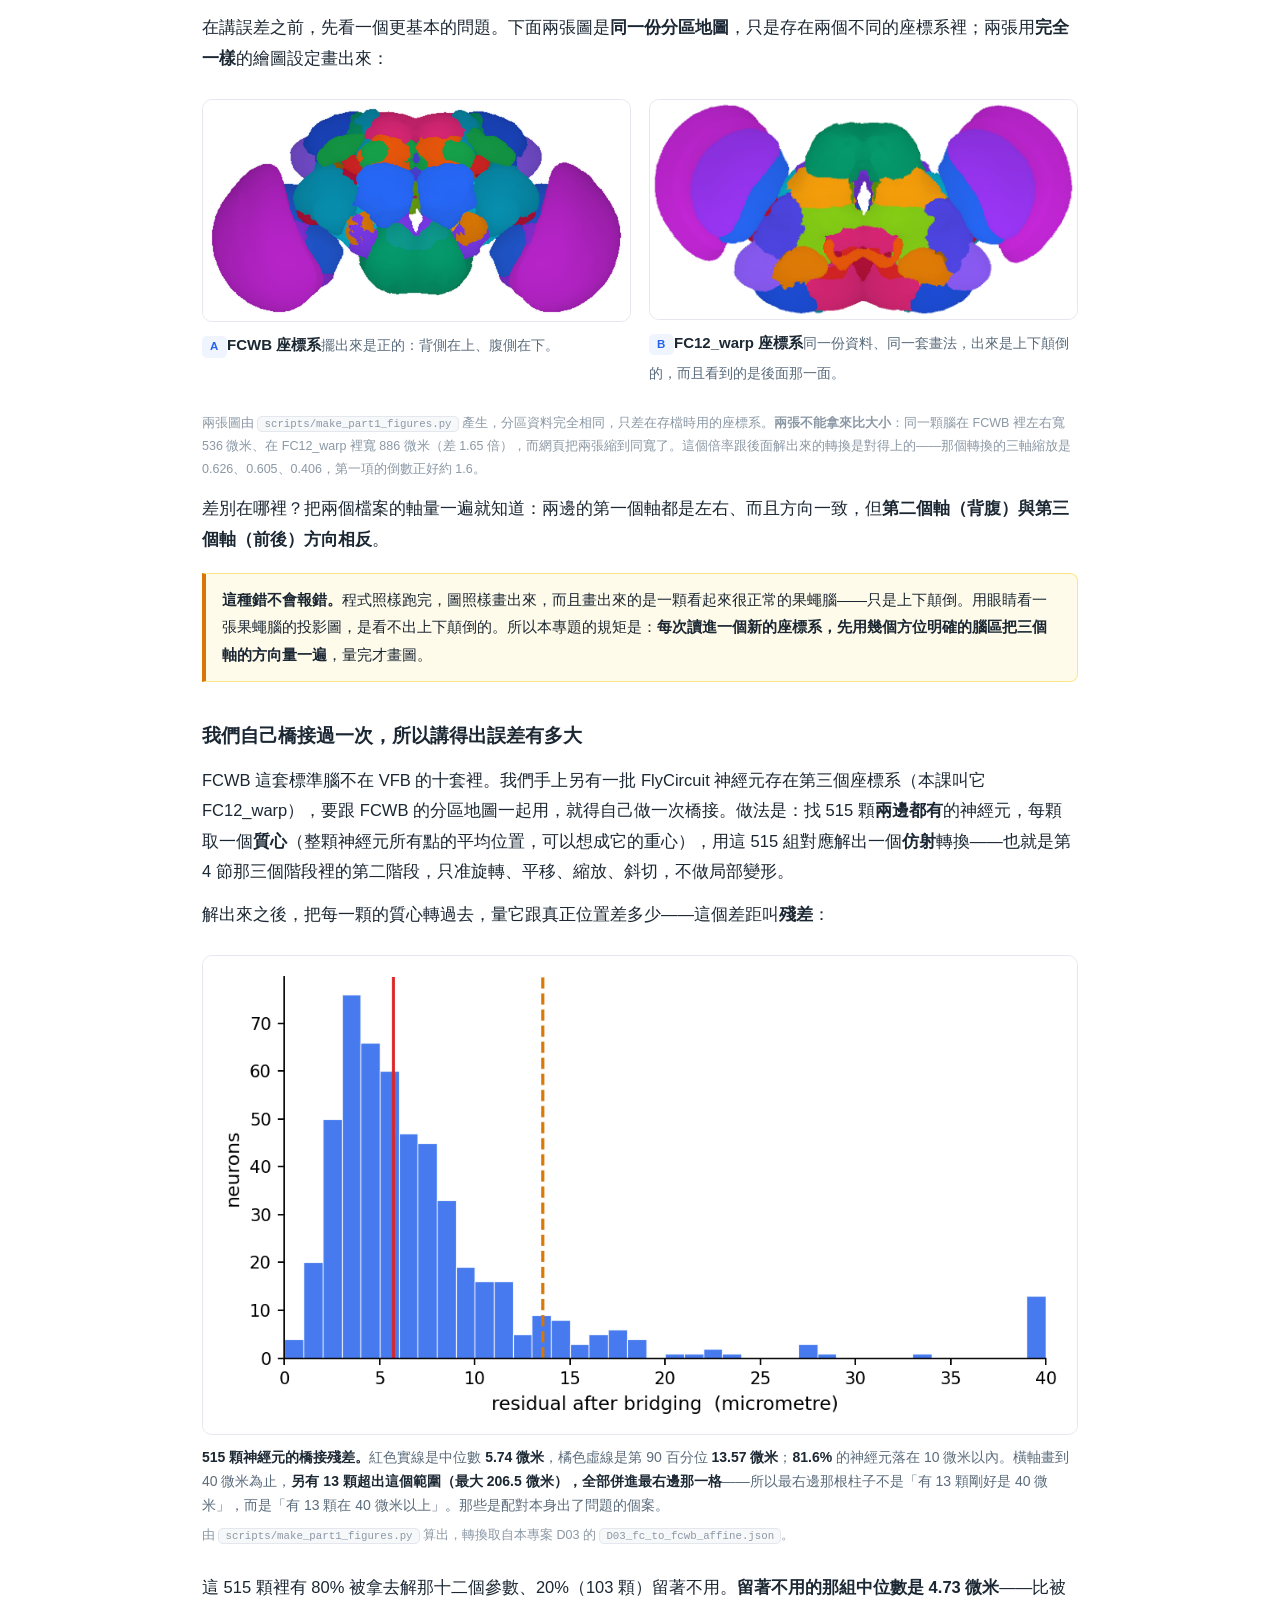
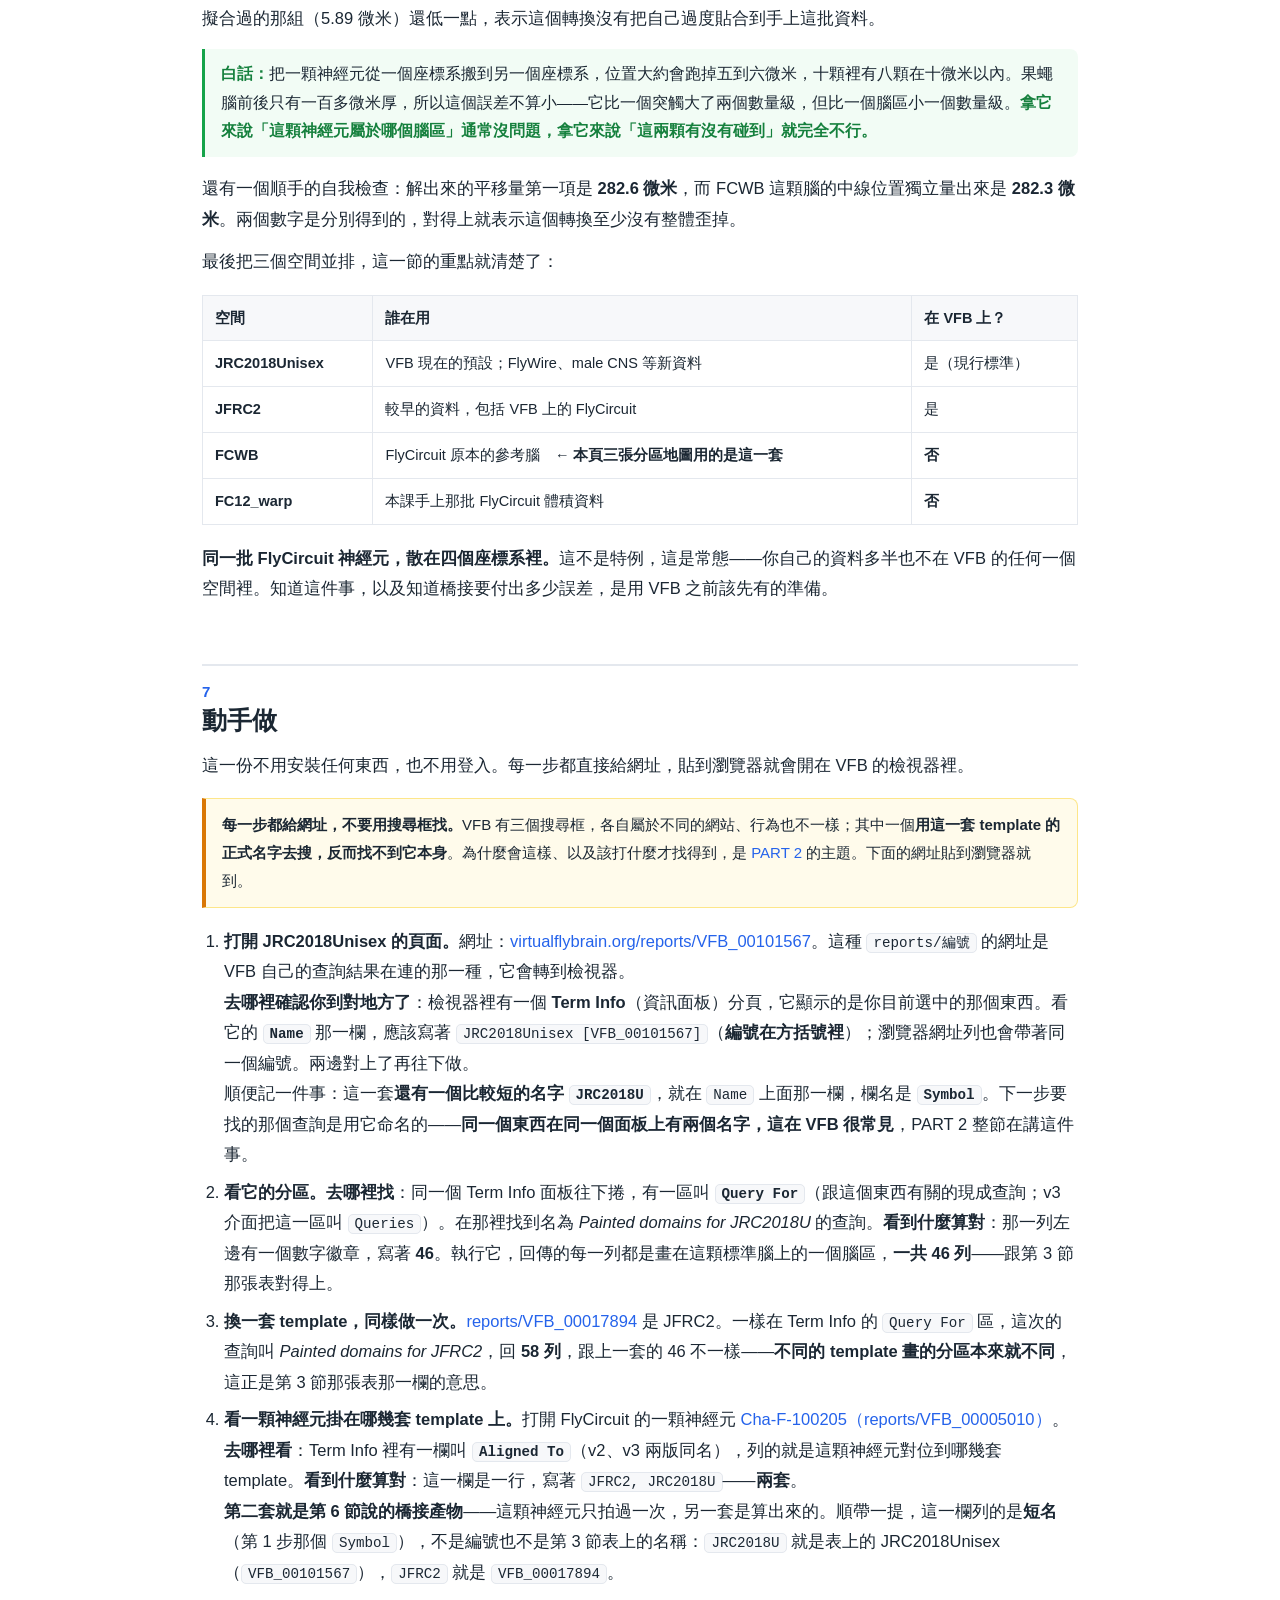
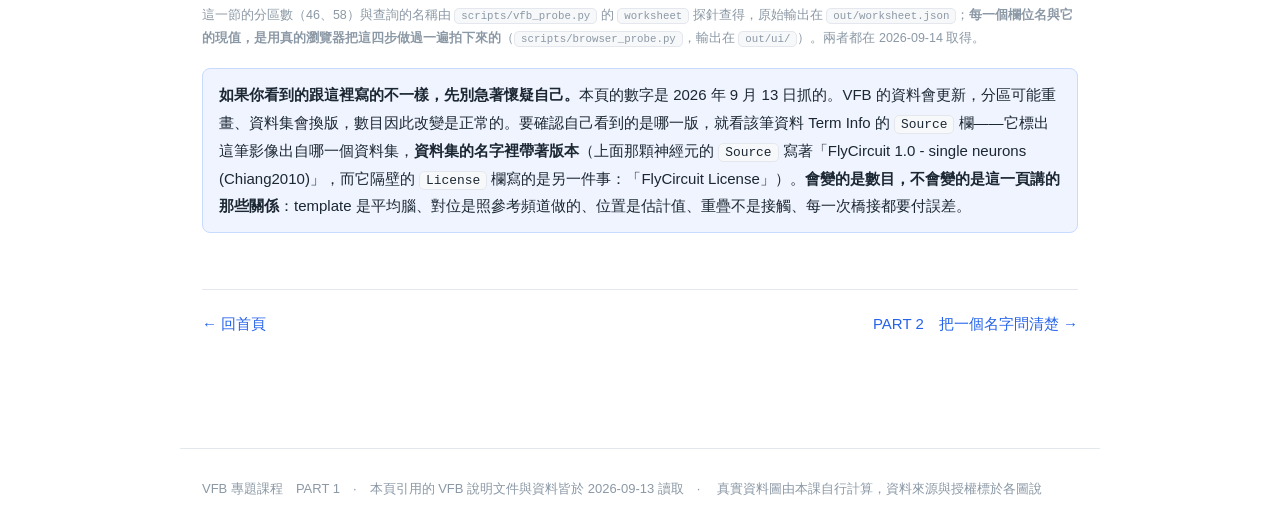
==== commit 7af87407: "PART 2 與瀏覽器探針：用真的瀏覽器看畫面，順帶修好 PART 1 六處欄位名 新增 scripts/browser_probe.py（Playwright ＋ 系統的 Chrome，不登入、不繼" ====
--- a/part1-templates.html
+++ b/part1-templates.html
@@ -18,7 +18,7 @@
 
   <div class="pager top">
     <a href="index.html">← 回首頁</a>
-    <span>PART 2　把一個名字問清楚（尚未發布）</span>
+    <a href="part2-names.html">PART 2　把一個名字問清楚 →</a>
   </div>
 
   <nav class="toc">
@@ -114,7 +114,7 @@
     <tr><td>VFB_00200000</td><td><b>JRC2018UnisexVNC</b></td><td>成蟲腹神經索</td><td>21</td><td>CC-BY-NC-SA 4.0</td></tr>
     <tr><td>VFB_00017894</td><td>JFRC2</td><td>成蟲腦（較早的標準）</td><td>58</td><td>CC-BY-NC-SA 4.0</td></tr>
     <tr><td>VFB_00030786</td><td>Ito2014</td><td>成蟲腦（腦區命名法的官方模板）</td><td>75</td><td>CC-BY 4.0</td></tr>
-    <tr><td>VFB_00101384</td><td>JRCFIB2018Fum</td><td>成蟲腦（hemibrain 電顯資料自己的空間）</td><td>97</td><td>CC-BY 4.0</td></tr>
+    <tr><td>VFB_00101384</td><td>JRC_FlyEM_Hemibrain</td><td>成蟲腦（hemibrain 電顯資料自己的空間）</td><td>97</td><td>CC-BY 4.0</td></tr>
     <tr><td>VFB_00049000</td><td>Wood2018</td><td>三齡幼蟲中樞神經系統</td><td>255</td><td>CC-BY 4.0</td></tr>
     <tr><td>VFB_00050000</td><td>L1 ssTEM（Cardona/Janelia）</td><td>一齡幼蟲中樞神經系統</td><td>0</td><td>CC-BY 4.0</td></tr>
     <tr><td>VFB_00100000</td><td>Court2018</td><td>成蟲腹神經系統</td><td>22</td><td>CC-BY 4.0</td></tr>
@@ -122,10 +122,10 @@
     <tr><td>VFB_00120000</td><td>Kuan2020</td><td>成蟲前足</td><td>4</td><td>CC-BY 4.0</td></tr>
   </table>
   </div>
-  <p class="figsrc">2026-09-13 由 <code>scripts/vfb_probe.py</code> 抓取，原始輸出在 <code>out/templates.json</code> 與 <code>out/template_detail.json</code>。分區數用兩種算法各算一次——一種是數分區清單（扣掉代表整顆腦自己的那一格），一種是直接跑站上的 <i>Painted domains</i> 查詢——十套的兩個數字都一致。授權取自 VFB 的知識庫，每一套 template 各對到唯一一個授權。</p>
-
-  <div class="callout">
-    <b>同一套 template，VFB 的兩個地方會給你不同的授權；這張表記的是知識庫那一個。</b>網站上那一欄（<b>Term Info 的 <code>Licenses</code></b>）我們實測過會變動——同一個 template 連問五次，三次回 CC-BY 4.0、兩次回 CC-BY-SA 4.0；知識庫裡每一套 template 只連到<b>一個</b>授權，連問三次都一樣。所以你看到兩邊不一樣，不是你看錯，是 <code>Licenses</code> 那一欄不穩定。</p>
+  <p class="figsrc">2026-09-13 由 <code>scripts/vfb_probe.py</code> 抓取，原始輸出在 <code>out/templates.json</code> 與 <code>out/template_detail.json</code>。<b>「名稱」那一欄用的是站上 <code>Name</code> 欄看得到的名字。</b>每一套 template 在站上還有一個較短的 <code>Symbol</code>，十套裡有五套兩者不同（這一套的 <code>Symbol</code> 是 <code>JRCFIB2018Fum</code>），完整對照見 <a href="part2-names.html#s4">PART 2</a>。分區數用兩種算法各算一次——一種是數分區清單（扣掉代表整顆腦自己的那一格），一種是直接跑站上的 <i>Painted domains</i> 查詢——十套的兩個數字都一致。授權取自 VFB 的知識庫，每一套 template 各對到唯一一個授權。</p>
+
+  <div class="callout">
+    <b>同一套 template，VFB 的兩個地方會給你不同的授權；這張表記的是知識庫那一個。</b>網站上那一欄（<b>v2 檢視器叫 <code>License</code>、v3 叫 <code>Licenses</code></b>）我們實測過會變動——同一個 template 連問五次，三次回 CC-BY 4.0、兩次回 CC-BY-SA 4.0；知識庫裡每一套 template 只連到<b>一個</b>授權，連問三次都一樣。所以你看到兩邊不一樣，不是你看錯，是 <code>Licenses</code> 那一欄不穩定。</p>
     <p><b>但這張表回答的是「VFB 記了什麼」，不是「你可以做什麼」。</b>VFB 兩邊都只是轉錄：授權是當年釋出那套 template 的人給的，VFB 把它抄進自己的資料庫，抄錯或沒跟上更新都有可能。所以要判斷自己能不能用，源頭一律是那套 template 的原始論文或資料頁。這張表的用途是<b>索引</b>——告訴你該去查哪一套、大概會查到什麼——不是依據。
   </div>
 
@@ -340,25 +340,25 @@
   <p>這一份不用安裝任何東西，也不用登入。每一步都直接給網址，貼到瀏覽器就會開在 VFB 的檢視器裡。</p>
 
   <div class="callout">
-    <b>每一步都給網址，不要用搜尋框找。</b>VFB 有好幾個搜尋框，各自屬於不同的網站、行為也不一樣，其中一個還找不到這一頁要用的東西。下面的網址貼到瀏覽器就到。
+    <b>每一步都給網址，不要用搜尋框找。</b>VFB 有三個搜尋框，各自屬於不同的網站、行為也不一樣；其中一個<b>用這一套 template 的正式名字去搜，反而找不到它本身</b>。為什麼會這樣、以及該打什麼才找得到，是 <a href="part2-names.html">PART 2</a> 的主題。下面的網址貼到瀏覽器就到。
   </div>
 
   <ol>
-    <li><b>打開 JRC2018Unisex 的頁面。</b>網址：<a href="https://virtualflybrain.org/reports/VFB_00101567">virtualflybrain.org/reports/VFB_00101567</a>。這種 <code>reports/編號</code> 的網址是 VFB 自己的查詢結果在連的那一種，它會轉到檢視器。<br><b>去哪裡確認你到對地方了</b>：檢視器裡有一個 <b>Term Info</b>（資訊面板）分頁，它顯示的是你目前選中的那個東西。看它的 <b><code>Name</code></b> 那一欄，應該寫著 <code>JRC2018Unisex (VFB_00101567)</code>；瀏覽器網址列也會帶著同一個編號。兩邊對上了再往下做。<br>順便記一件事：這一套<b>還有一個比較短的名字 <code>JRC2018U</code></b>。它不出現在 Name 欄，但下一步要找的那個查詢就是用它命名的——<b>同一個東西在同一個面板上有兩個名字，這在 VFB 很常見。</b></li>
-    <li><b>看它的分區。</b><b>去哪裡找</b>：同一個 Term Info 面板往下捲，有一區叫 <b><code>Queries</code></b>（跟這個東西有關的現成查詢）。在那裡找到名為 <i>Painted domains for JRC2018U</i> 的查詢並執行它。回傳的每一列都是畫在這顆標準腦上的一個腦區，<b>一共 46 列</b>——跟第 3 節那張表對得上。</li>
-    <li><b>換一套 template，同樣做一次。</b><a href="https://virtualflybrain.org/reports/VFB_00017894">reports/VFB_00017894</a> 是 JFRC2。一樣在 Term Info 的 <code>Queries</code> 區，這次的查詢叫 <i>Painted domains for JFRC2</i>，回 <b>58 列</b>，跟上一套的 46 不一樣——<b>不同的 template 畫的分區本來就不同</b>，這正是第 3 節那張表那一欄的意思。</li>
-    <li><b>看一顆神經元掛在哪幾套 template 上。</b>打開 FlyCircuit 的一顆神經元 <a href="https://virtualflybrain.org/reports/VFB_00005010">Cha-F-100205（reports/VFB_00005010）</a>。<br><b>去哪裡看</b>：Term Info 裡有一欄叫 <b><code>Aligned to</code></b>（v3 介面寫成 <code>Aligned To</code>），列的就是這顆神經元對位到哪幾套 template。這一顆會列出<b>兩套</b>：<code>VFB_00017894</code>（JFRC2）與 <code>VFB_00101567</code>（JRC2018Unisex）。<br><b>第二套就是第 6 節說的橋接產物</b>——這顆神經元只拍過一次，另一套是算出來的。順帶一提，這一欄列的是<b>編號</b>；編號要對回名字，就是第 3 節那張表的用途。</li>
+    <li><b>打開 JRC2018Unisex 的頁面。</b>網址：<a href="https://virtualflybrain.org/reports/VFB_00101567">virtualflybrain.org/reports/VFB_00101567</a>。這種 <code>reports/編號</code> 的網址是 VFB 自己的查詢結果在連的那一種，它會轉到檢視器。<br><b>去哪裡確認你到對地方了</b>：檢視器裡有一個 <b>Term Info</b>（資訊面板）分頁，它顯示的是你目前選中的那個東西。看它的 <b><code>Name</code></b> 那一欄，應該寫著 <code>JRC2018Unisex [VFB_00101567]</code>（<b>編號在方括號裡</b>）；瀏覽器網址列也會帶著同一個編號。兩邊對上了再往下做。<br>順便記一件事：這一套<b>還有一個比較短的名字 <code>JRC2018U</code></b>，就在 <code>Name</code> 上面那一欄，欄名是 <b><code>Symbol</code></b>。下一步要找的那個查詢是用它命名的——<b>同一個東西在同一個面板上有兩個名字，這在 VFB 很常見</b>，PART 2 整節在講這件事。</li>
+    <li><b>看它的分區。</b><b>去哪裡找</b>：同一個 Term Info 面板往下捲，有一區叫 <b><code>Query For</code></b>（跟這個東西有關的現成查詢；v3 介面把這一區叫 <code>Queries</code>）。在那裡找到名為 <i>Painted domains for JRC2018U</i> 的查詢。<b>看到什麼算對</b>：那一列左邊有一個數字徽章，寫著 <b>46</b>。執行它，回傳的每一列都是畫在這顆標準腦上的一個腦區，<b>一共 46 列</b>——跟第 3 節那張表對得上。</li>
+    <li><b>換一套 template，同樣做一次。</b><a href="https://virtualflybrain.org/reports/VFB_00017894">reports/VFB_00017894</a> 是 JFRC2。一樣在 Term Info 的 <code>Query For</code> 區，這次的查詢叫 <i>Painted domains for JFRC2</i>，回 <b>58 列</b>，跟上一套的 46 不一樣——<b>不同的 template 畫的分區本來就不同</b>，這正是第 3 節那張表那一欄的意思。</li>
+    <li><b>看一顆神經元掛在哪幾套 template 上。</b>打開 FlyCircuit 的一顆神經元 <a href="https://virtualflybrain.org/reports/VFB_00005010">Cha-F-100205（reports/VFB_00005010）</a>。<br><b>去哪裡看</b>：Term Info 裡有一欄叫 <b><code>Aligned To</code></b>（v2、v3 兩版同名），列的就是這顆神經元對位到哪幾套 template。<b>看到什麼算對</b>：這一欄是一行，寫著 <code>JFRC2, JRC2018U</code>——<b>兩套</b>。<br><b>第二套就是第 6 節說的橋接產物</b>——這顆神經元只拍過一次，另一套是算出來的。順帶一提，這一欄列的是<b>短名</b>（第 1 步那個 <code>Symbol</code>），不是編號也不是第 3 節表上的名稱：<code>JRC2018U</code> 就是表上的 JRC2018Unisex（<code>VFB_00101567</code>），<code>JFRC2</code> 就是 <code>VFB_00017894</code>。</li>
   </ol>
 
-  <p class="figsrc">這一節的分區數（46、58）、查詢的名稱與 Term Info 各欄的內容，都由 <code>scripts/vfb_probe.py</code> 的 <code>worksheet</code> 探針查得（2026-09-14），原始輸出在 <code>out/worksheet.json</code>。</p>
+  <p class="figsrc">這一節的分區數（46、58）與查詢的名稱由 <code>scripts/vfb_probe.py</code> 的 <code>worksheet</code> 探針查得，原始輸出在 <code>out/worksheet.json</code>；<b>每一個欄位名與它的現值，是用真的瀏覽器把這四步做過一遍拍下來的</b>（<code>scripts/browser_probe.py</code>，輸出在 <code>out/ui/</code>）。兩者都在 2026-09-14 取得。</p>
 
   <div class="note">
-    <b>如果你看到的跟這裡寫的不一樣，先別急著懷疑自己。</b>本頁的數字是 2026 年 9 月 13 日抓的。VFB 的資料會更新，分區可能重畫、資料集會換版，數目因此改變是正常的。要確認自己看到的是哪一版，就看該筆資料 Term Info 的 <code>Licenses</code> 欄——它除了授權，也標出這筆影像出自哪一個資料集，<b>資料集的名字裡帶著版本</b>（例如上面那顆神經元標的是「FlyCircuit 1.0 - single neurons (Chiang2010)」）。<b>會變的是數目，不會變的是這一頁講的那些關係</b>：template 是平均腦、對位是照參考頻道做的、位置是估計值、重疊不是接觸、每一次橋接都要付誤差。
+    <b>如果你看到的跟這裡寫的不一樣，先別急著懷疑自己。</b>本頁的數字是 2026 年 9 月 13 日抓的。VFB 的資料會更新，分區可能重畫、資料集會換版，數目因此改變是正常的。要確認自己看到的是哪一版，就看該筆資料 Term Info 的 <code>Source</code> 欄——它標出這筆影像出自哪一個資料集，<b>資料集的名字裡帶著版本</b>（上面那顆神經元的 <code>Source</code> 寫著「FlyCircuit 1.0 - single neurons (Chiang2010)」，而它隔壁的 <code>License</code> 欄寫的是另一件事：「FlyCircuit License」）。<b>會變的是數目，不會變的是這一頁講的那些關係</b>：template 是平均腦、對位是照參考頻道做的、位置是估計值、重疊不是接觸、每一次橋接都要付誤差。
   </div>
 
   <div class="pager">
     <a href="index.html">← 回首頁</a>
-    <span>PART 2　把一個名字問清楚（尚未發布）</span>
+    <a href="part2-names.html">PART 2　把一個名字問清楚 →</a>
   </div>
 </div>
 
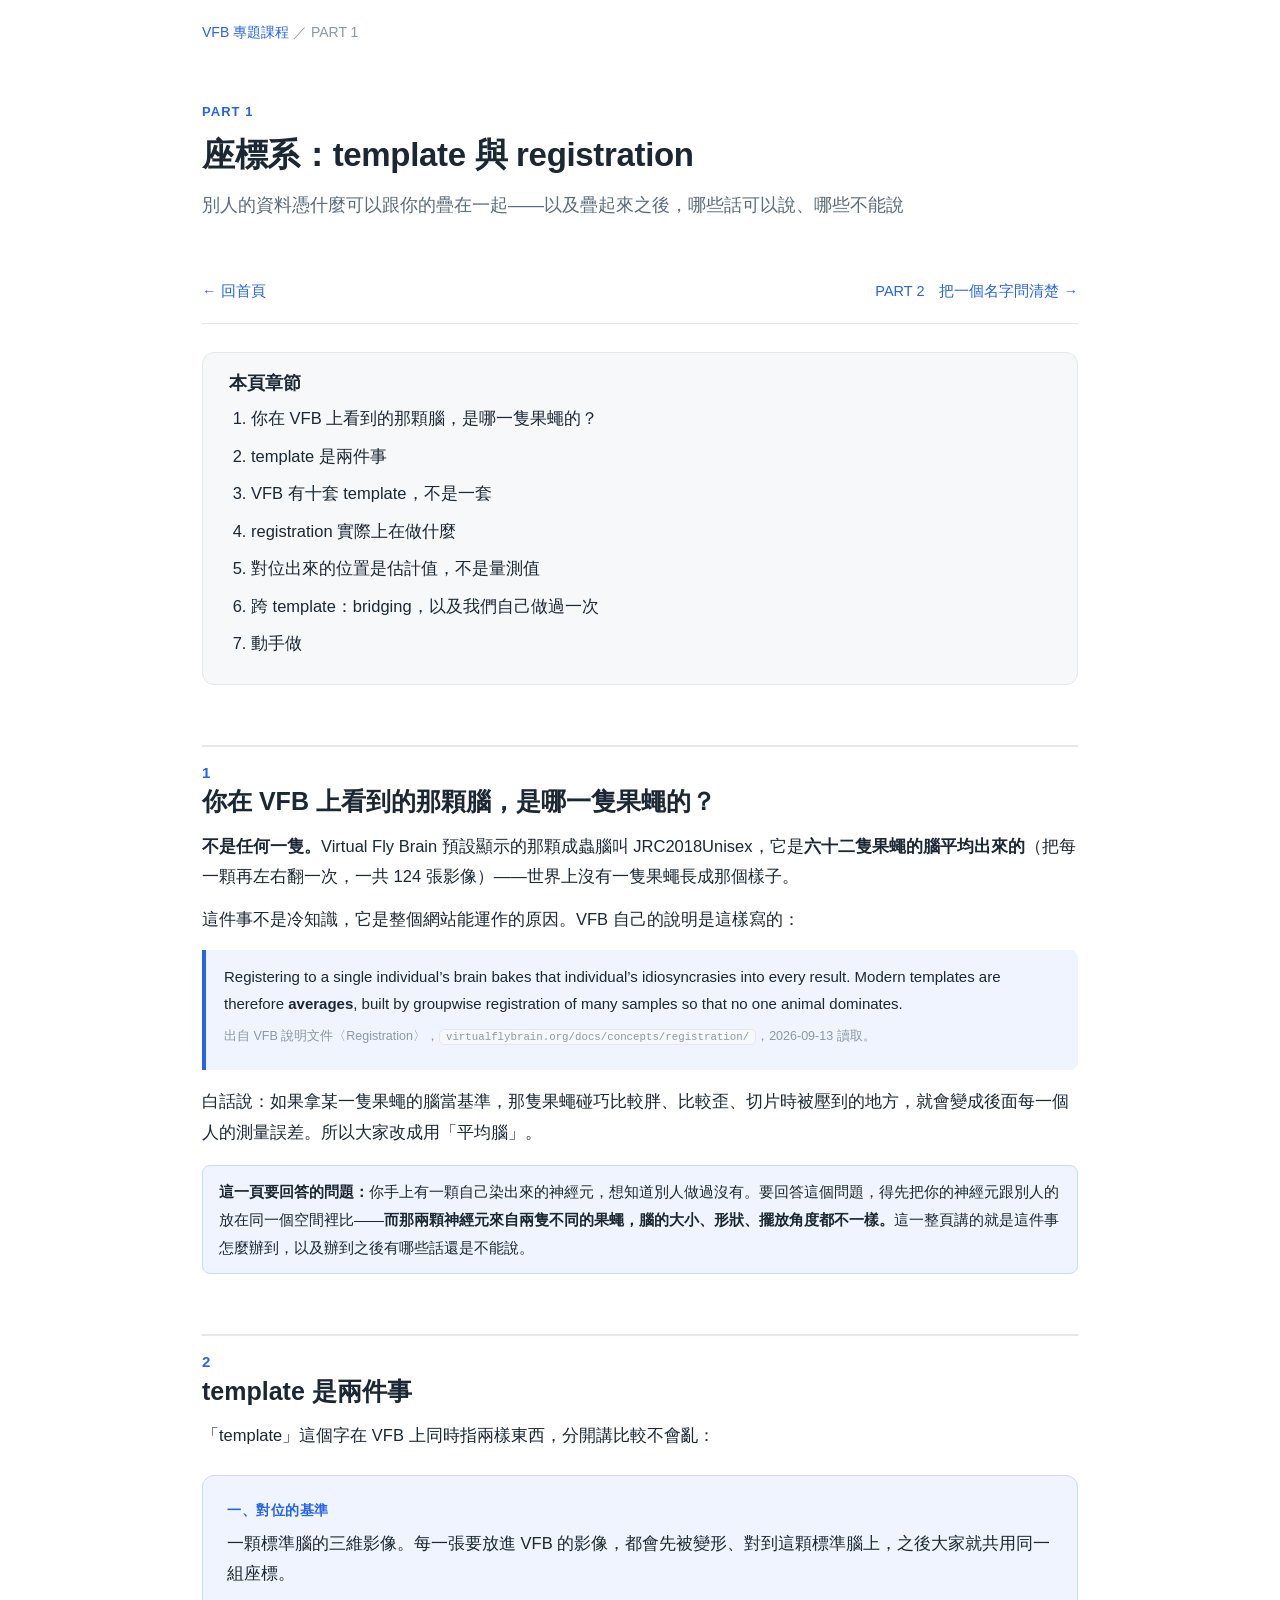
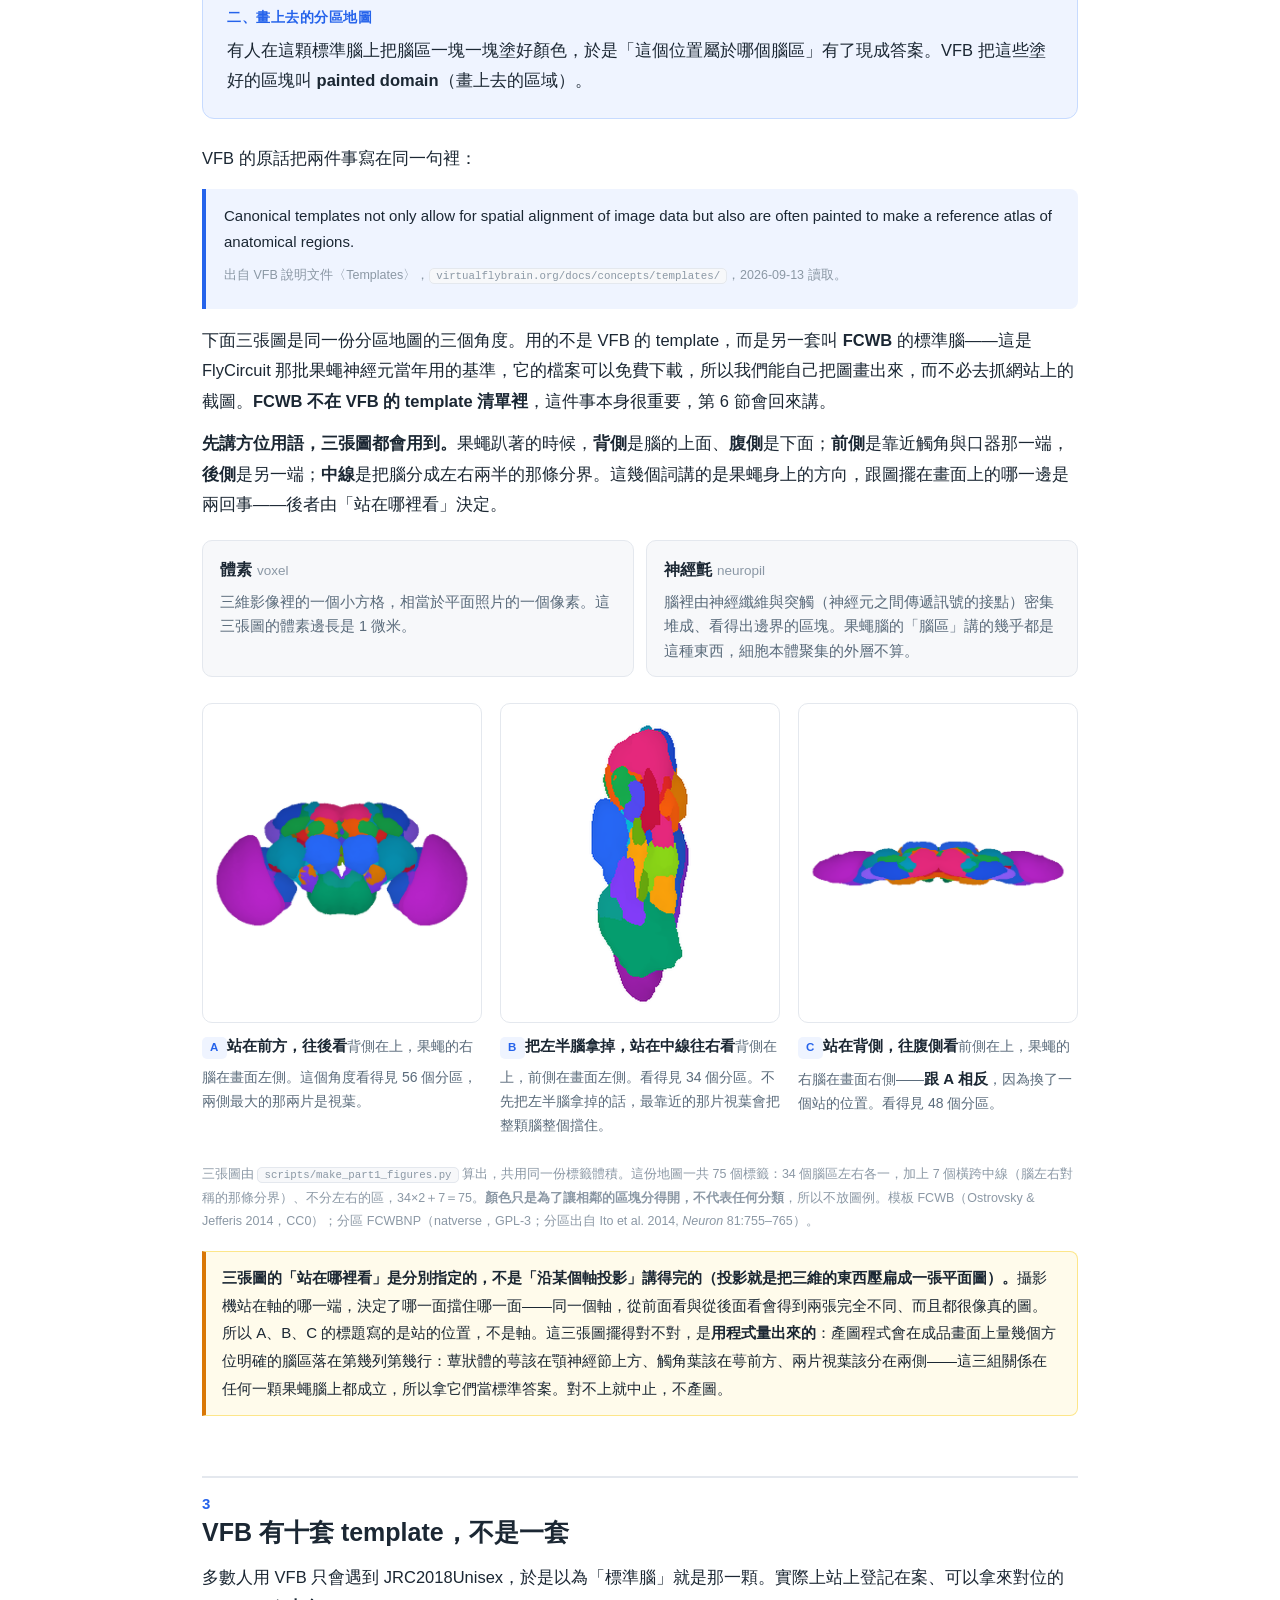
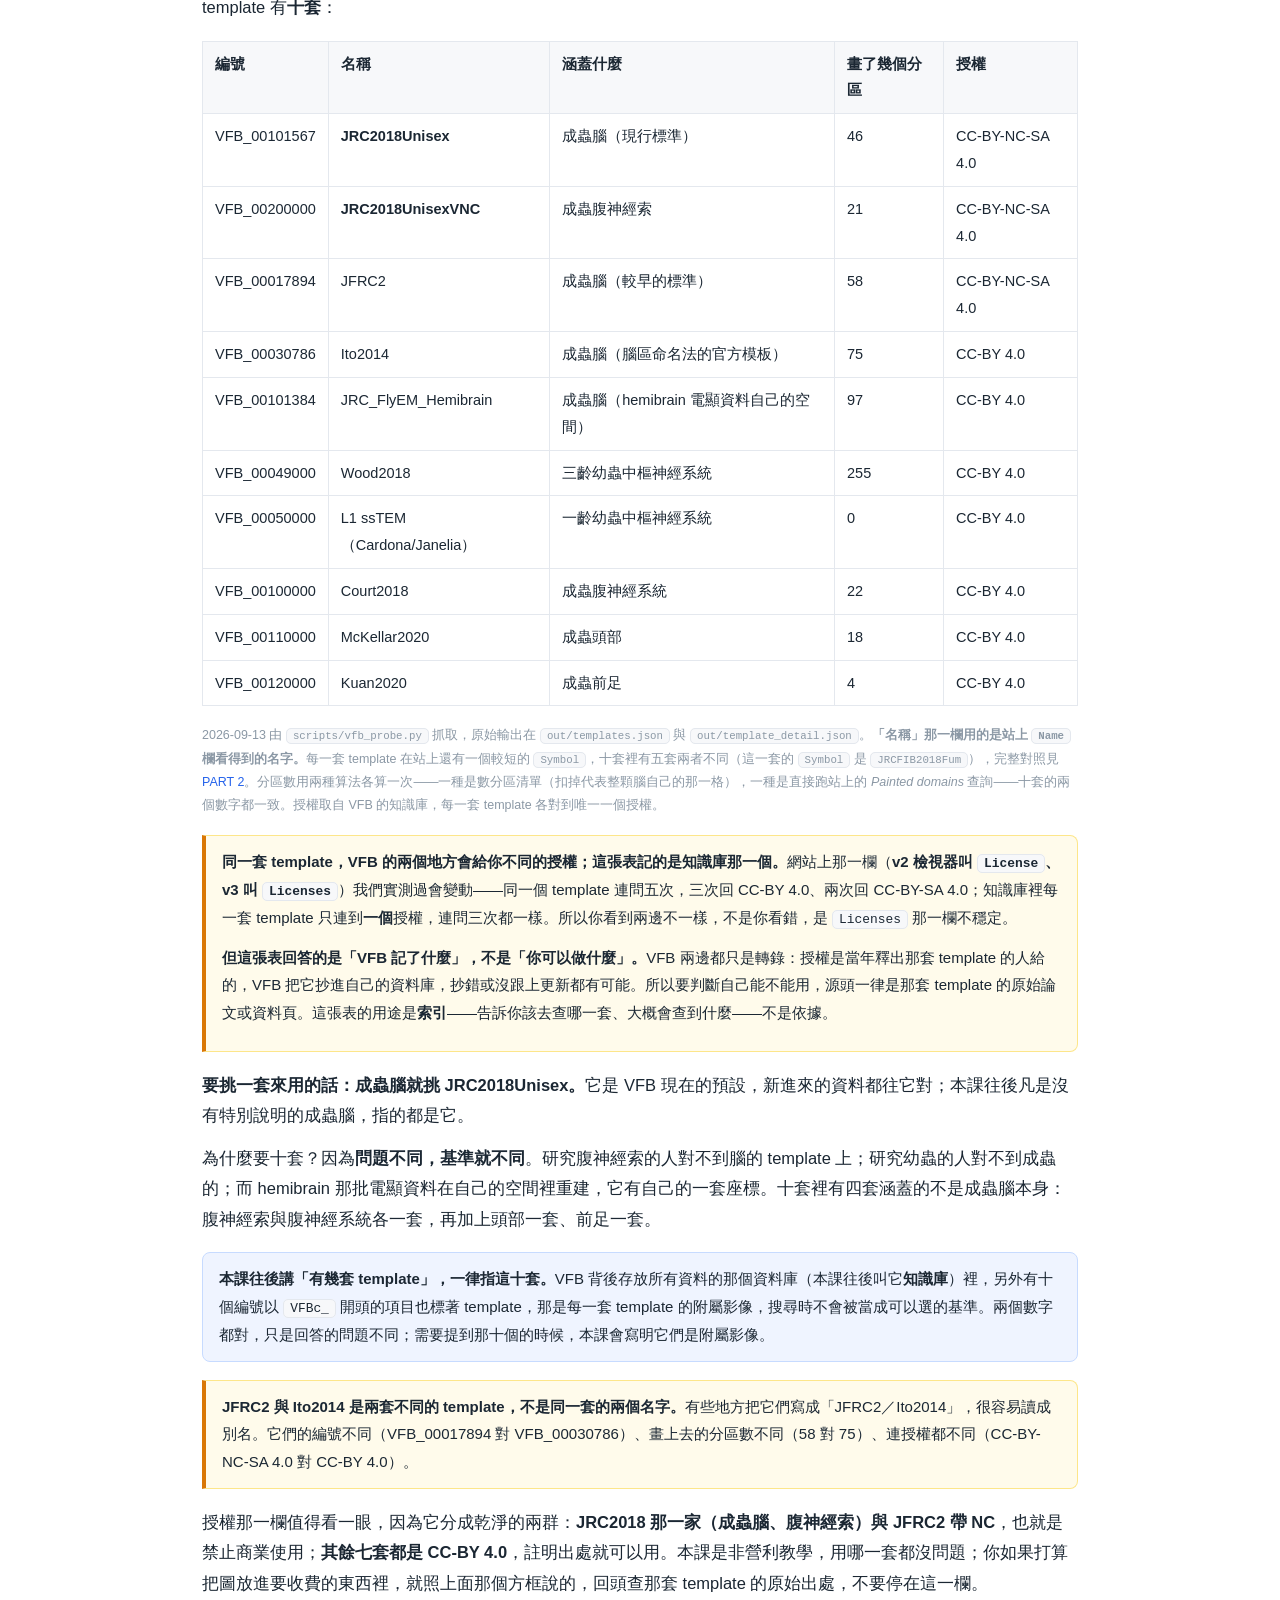
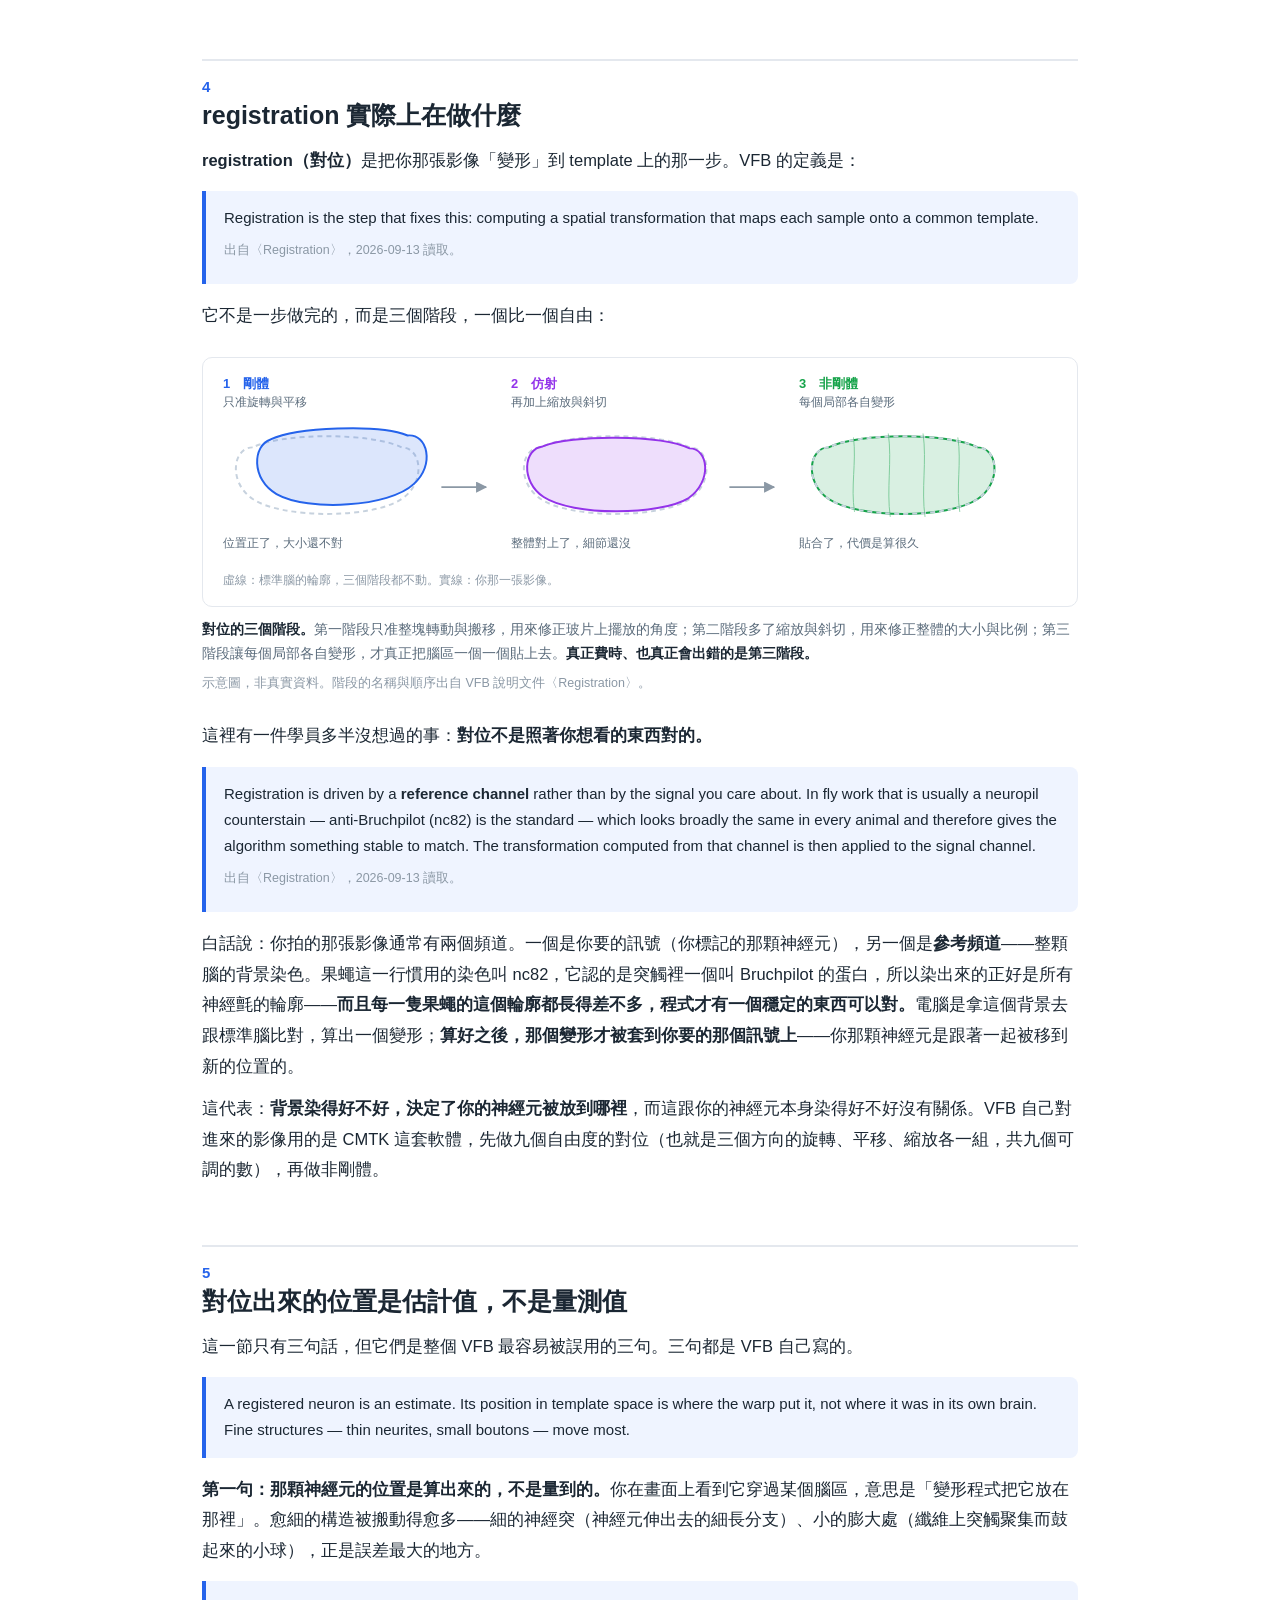
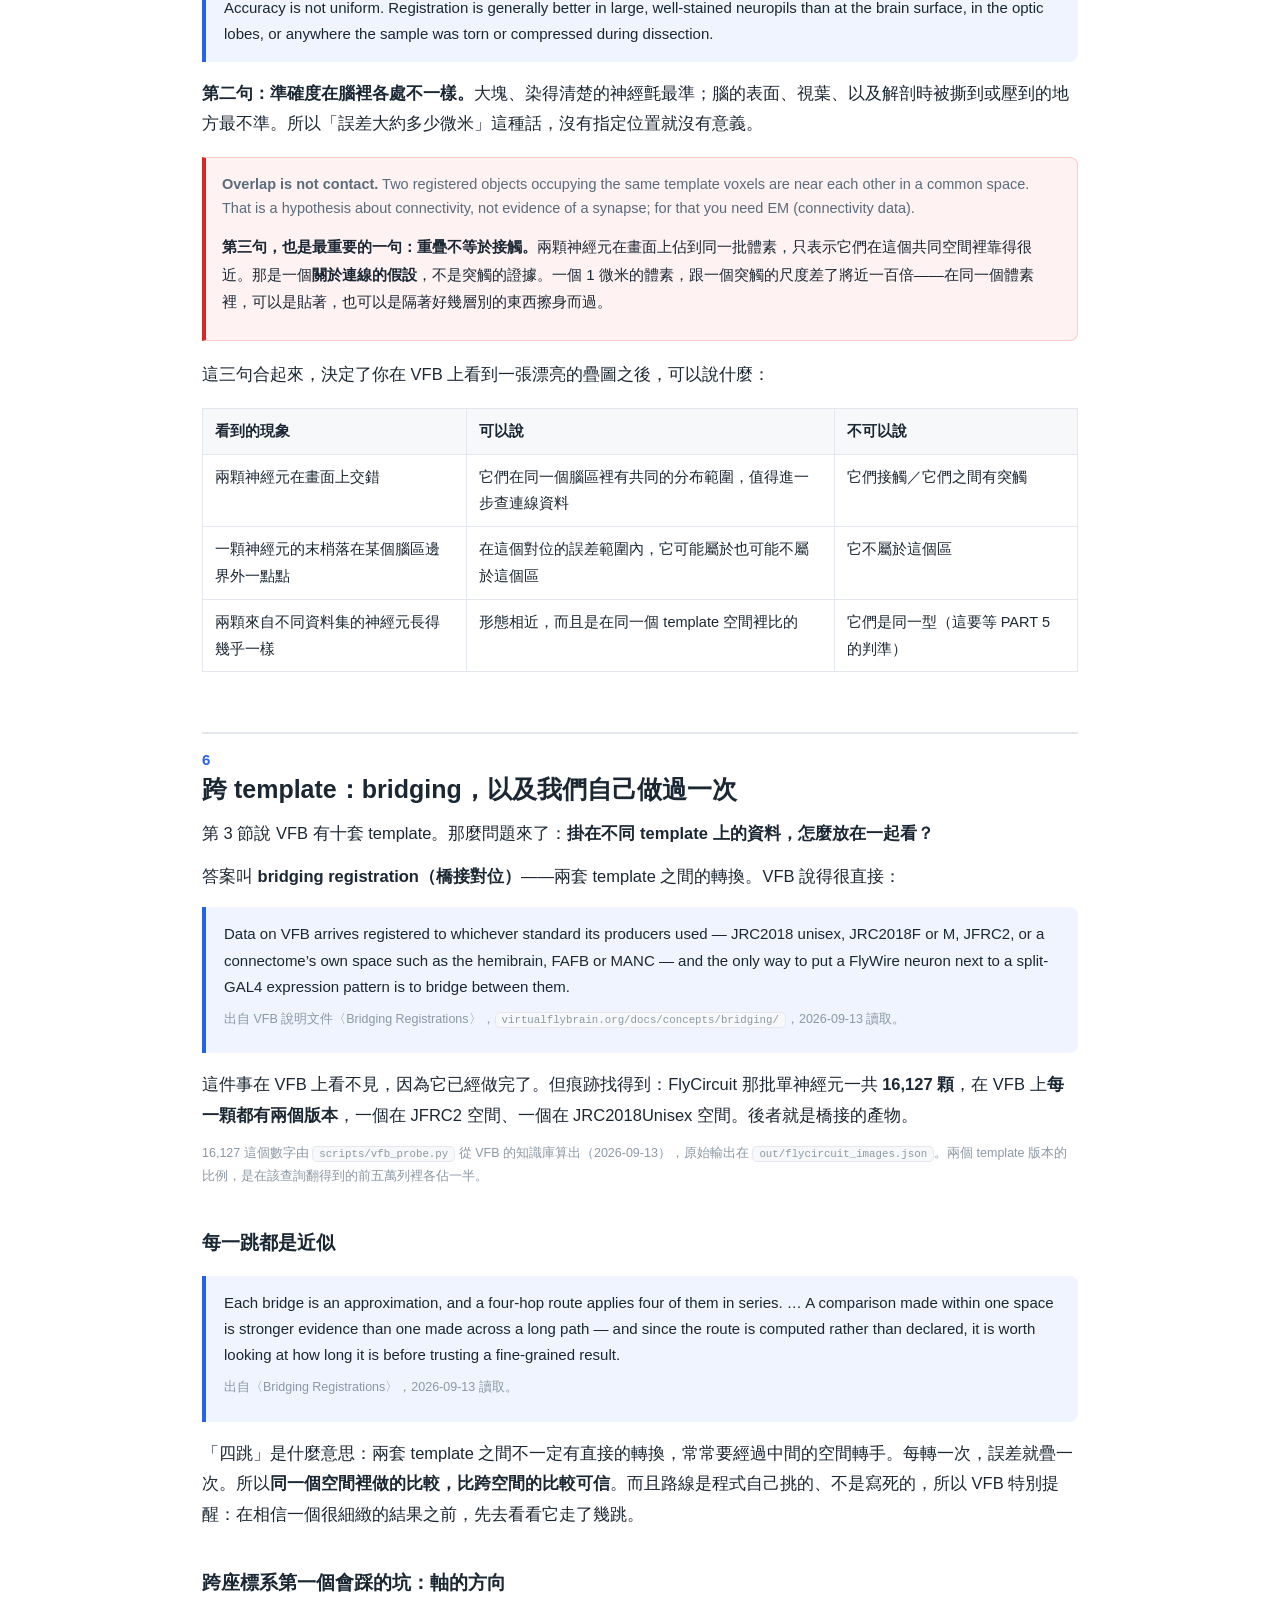
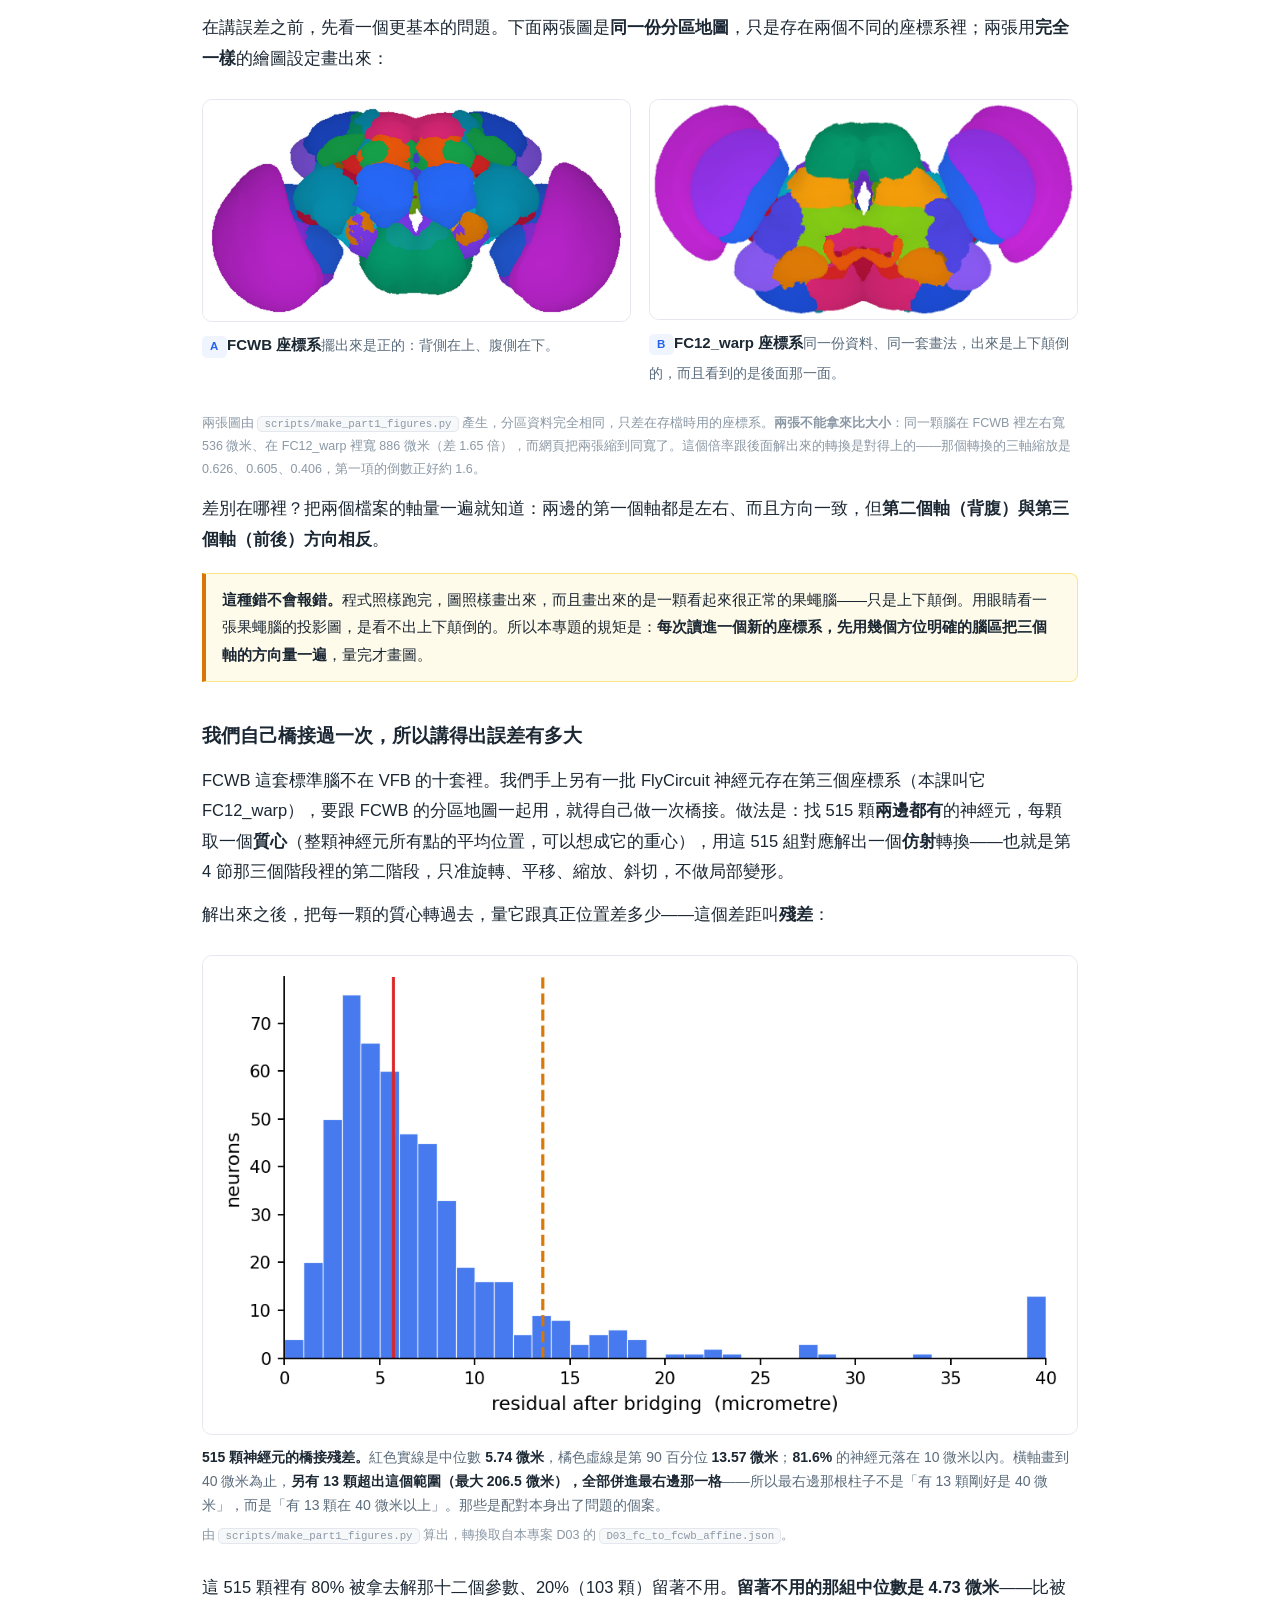
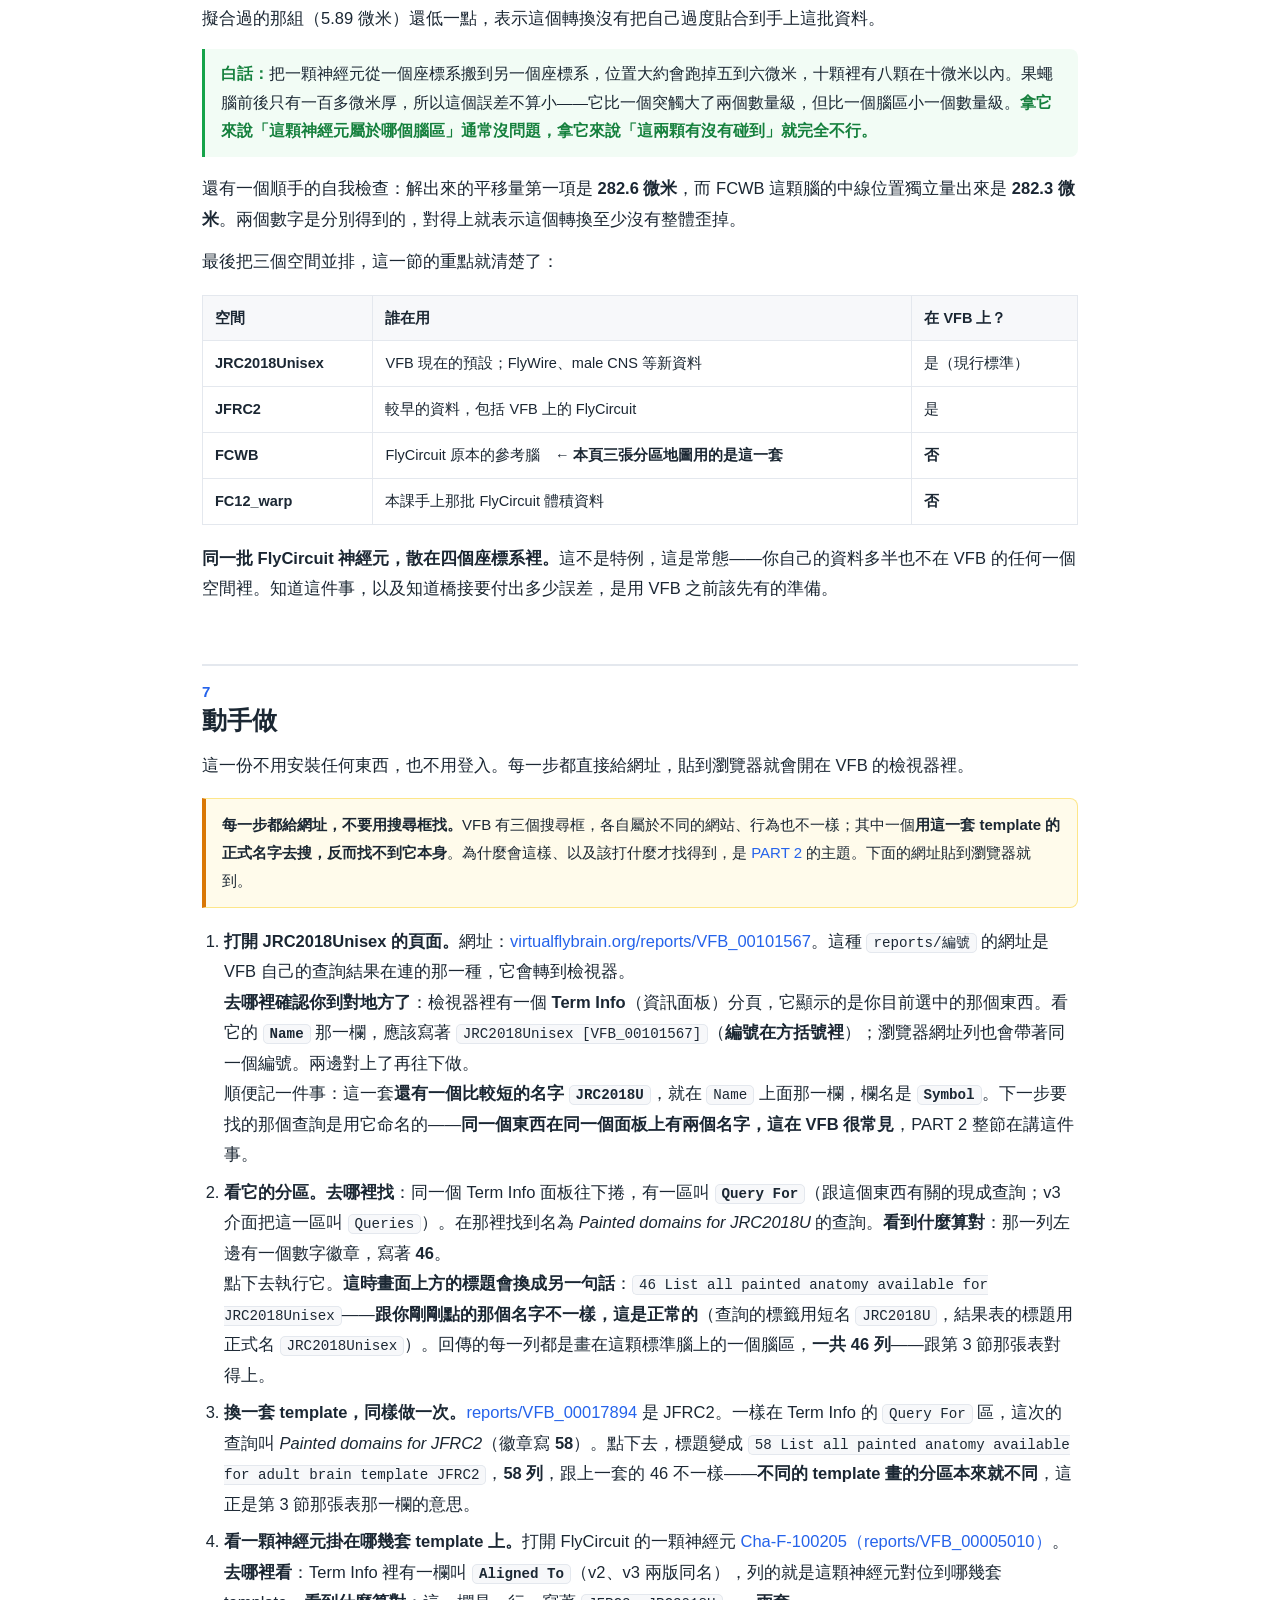
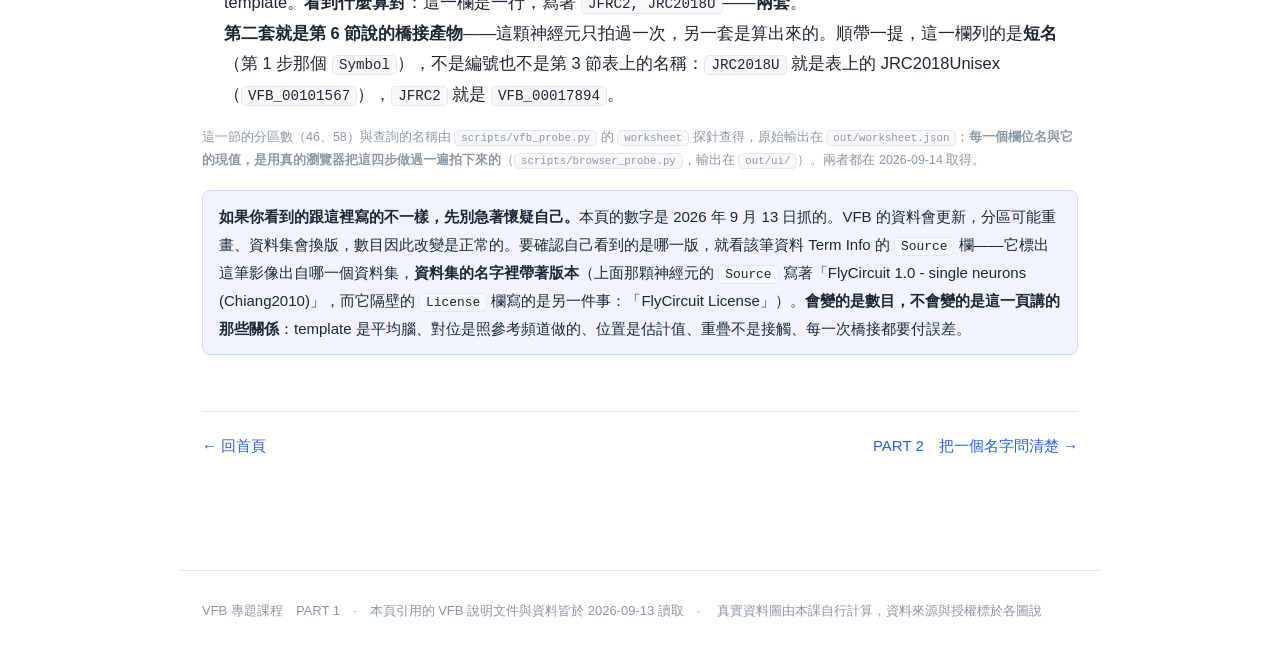
==== commit baa2a088: "把 JFRC2 那支查詢真的點過一次，結掉全站最後一個沒操作過的步驟 新增 browser_probe.py 的 painted_domains 探針：兩套 template 各做一次完整的 「開頁面" ====
--- a/part1-templates.html
+++ b/part1-templates.html
@@ -345,8 +345,8 @@
 
   <ol>
     <li><b>打開 JRC2018Unisex 的頁面。</b>網址：<a href="https://virtualflybrain.org/reports/VFB_00101567">virtualflybrain.org/reports/VFB_00101567</a>。這種 <code>reports/編號</code> 的網址是 VFB 自己的查詢結果在連的那一種，它會轉到檢視器。<br><b>去哪裡確認你到對地方了</b>：檢視器裡有一個 <b>Term Info</b>（資訊面板）分頁，它顯示的是你目前選中的那個東西。看它的 <b><code>Name</code></b> 那一欄，應該寫著 <code>JRC2018Unisex [VFB_00101567]</code>（<b>編號在方括號裡</b>）；瀏覽器網址列也會帶著同一個編號。兩邊對上了再往下做。<br>順便記一件事：這一套<b>還有一個比較短的名字 <code>JRC2018U</code></b>，就在 <code>Name</code> 上面那一欄，欄名是 <b><code>Symbol</code></b>。下一步要找的那個查詢是用它命名的——<b>同一個東西在同一個面板上有兩個名字，這在 VFB 很常見</b>，PART 2 整節在講這件事。</li>
-    <li><b>看它的分區。</b><b>去哪裡找</b>：同一個 Term Info 面板往下捲，有一區叫 <b><code>Query For</code></b>（跟這個東西有關的現成查詢；v3 介面把這一區叫 <code>Queries</code>）。在那裡找到名為 <i>Painted domains for JRC2018U</i> 的查詢。<b>看到什麼算對</b>：那一列左邊有一個數字徽章，寫著 <b>46</b>。執行它，回傳的每一列都是畫在這顆標準腦上的一個腦區，<b>一共 46 列</b>——跟第 3 節那張表對得上。</li>
-    <li><b>換一套 template，同樣做一次。</b><a href="https://virtualflybrain.org/reports/VFB_00017894">reports/VFB_00017894</a> 是 JFRC2。一樣在 Term Info 的 <code>Query For</code> 區，這次的查詢叫 <i>Painted domains for JFRC2</i>，回 <b>58 列</b>，跟上一套的 46 不一樣——<b>不同的 template 畫的分區本來就不同</b>，這正是第 3 節那張表那一欄的意思。</li>
+    <li><b>看它的分區。</b><b>去哪裡找</b>：同一個 Term Info 面板往下捲，有一區叫 <b><code>Query For</code></b>（跟這個東西有關的現成查詢；v3 介面把這一區叫 <code>Queries</code>）。在那裡找到名為 <i>Painted domains for JRC2018U</i> 的查詢。<b>看到什麼算對</b>：那一列左邊有一個數字徽章，寫著 <b>46</b>。<br>點下去執行它。<b>這時畫面上方的標題會換成另一句話</b>：<code>46 List all painted anatomy available for JRC2018Unisex</code>——<b>跟你剛剛點的那個名字不一樣，這是正常的</b>（查詢的標籤用短名 <code>JRC2018U</code>，結果表的標題用正式名 <code>JRC2018Unisex</code>）。回傳的每一列都是畫在這顆標準腦上的一個腦區，<b>一共 46 列</b>——跟第 3 節那張表對得上。</li>
+    <li><b>換一套 template，同樣做一次。</b><a href="https://virtualflybrain.org/reports/VFB_00017894">reports/VFB_00017894</a> 是 JFRC2。一樣在 Term Info 的 <code>Query For</code> 區，這次的查詢叫 <i>Painted domains for JFRC2</i>（徽章寫 <b>58</b>）。點下去，標題變成 <code>58 List all painted anatomy available for adult brain template JFRC2</code>，<b>58 列</b>，跟上一套的 46 不一樣——<b>不同的 template 畫的分區本來就不同</b>，這正是第 3 節那張表那一欄的意思。</li>
     <li><b>看一顆神經元掛在哪幾套 template 上。</b>打開 FlyCircuit 的一顆神經元 <a href="https://virtualflybrain.org/reports/VFB_00005010">Cha-F-100205（reports/VFB_00005010）</a>。<br><b>去哪裡看</b>：Term Info 裡有一欄叫 <b><code>Aligned To</code></b>（v2、v3 兩版同名），列的就是這顆神經元對位到哪幾套 template。<b>看到什麼算對</b>：這一欄是一行，寫著 <code>JFRC2, JRC2018U</code>——<b>兩套</b>。<br><b>第二套就是第 6 節說的橋接產物</b>——這顆神經元只拍過一次，另一套是算出來的。順帶一提，這一欄列的是<b>短名</b>（第 1 步那個 <code>Symbol</code>），不是編號也不是第 3 節表上的名稱：<code>JRC2018U</code> 就是表上的 JRC2018Unisex（<code>VFB_00101567</code>），<code>JFRC2</code> 就是 <code>VFB_00017894</code>。</li>
   </ol>
 
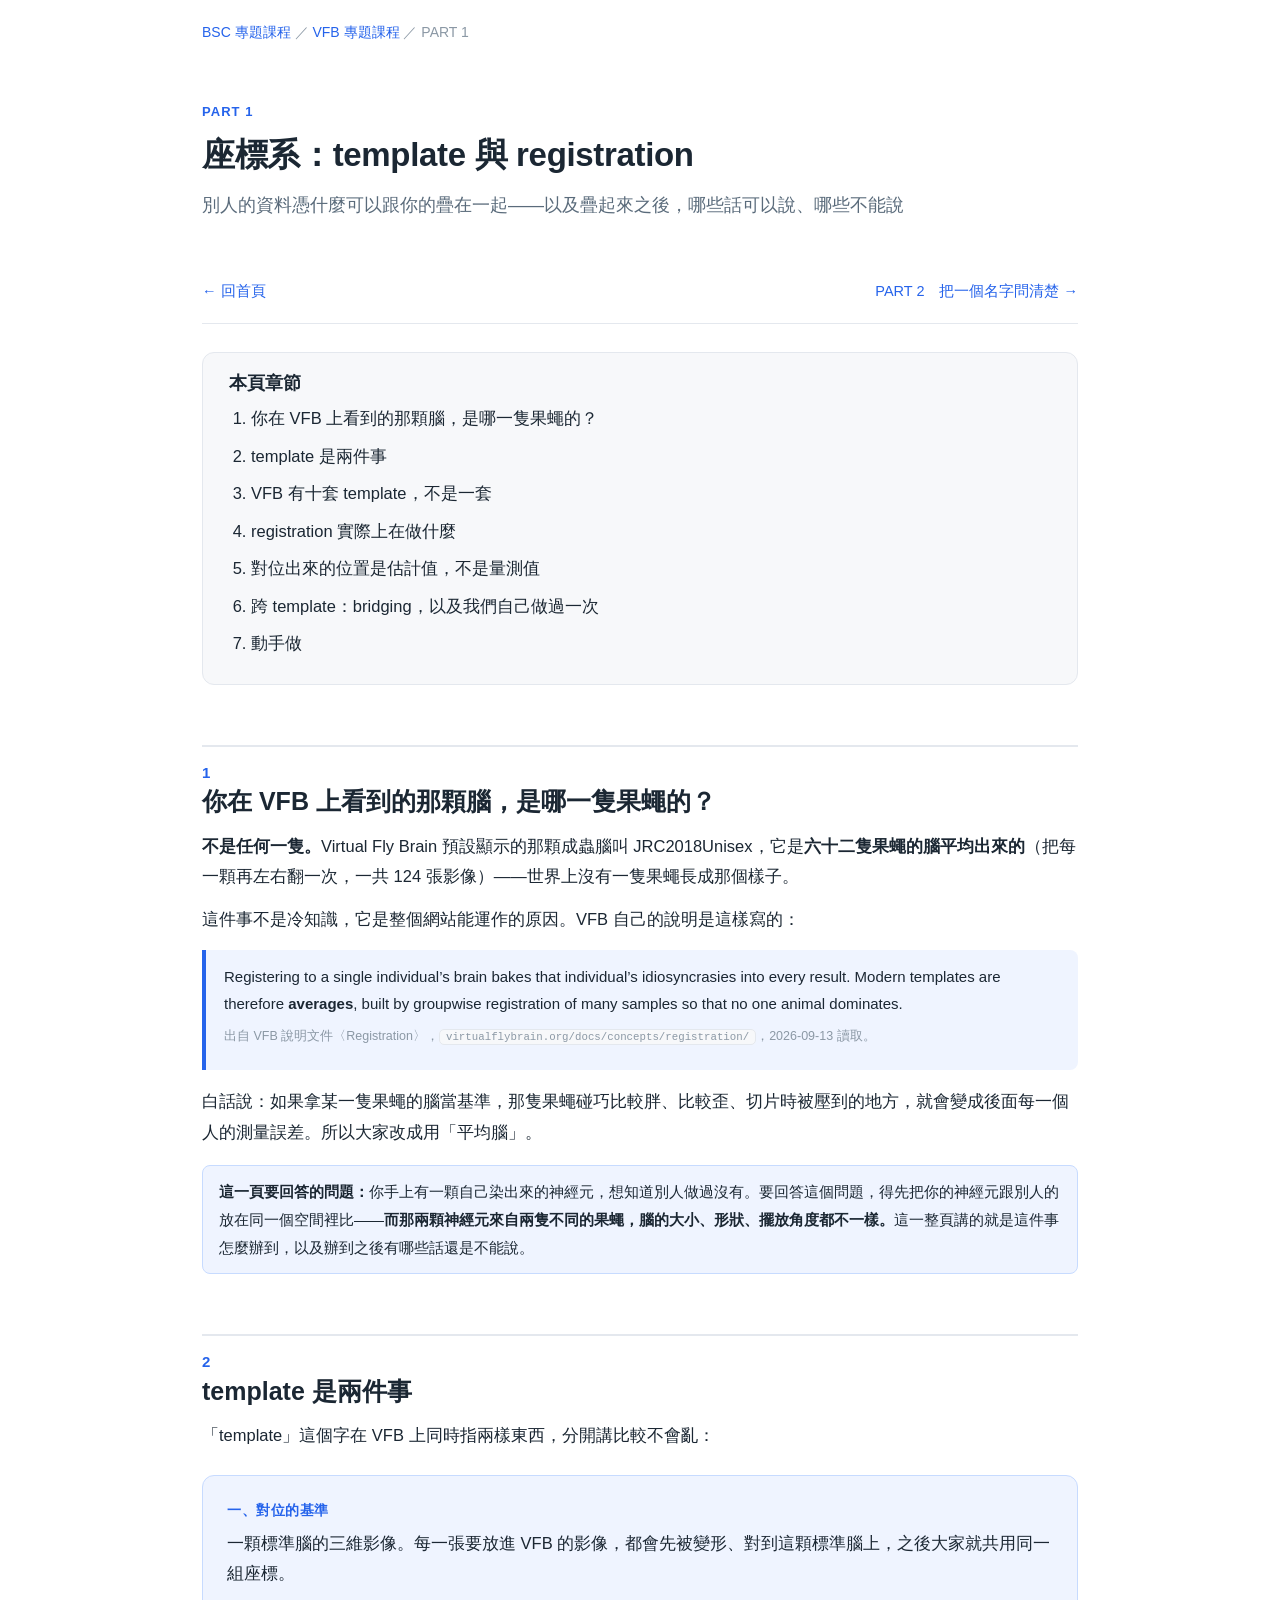
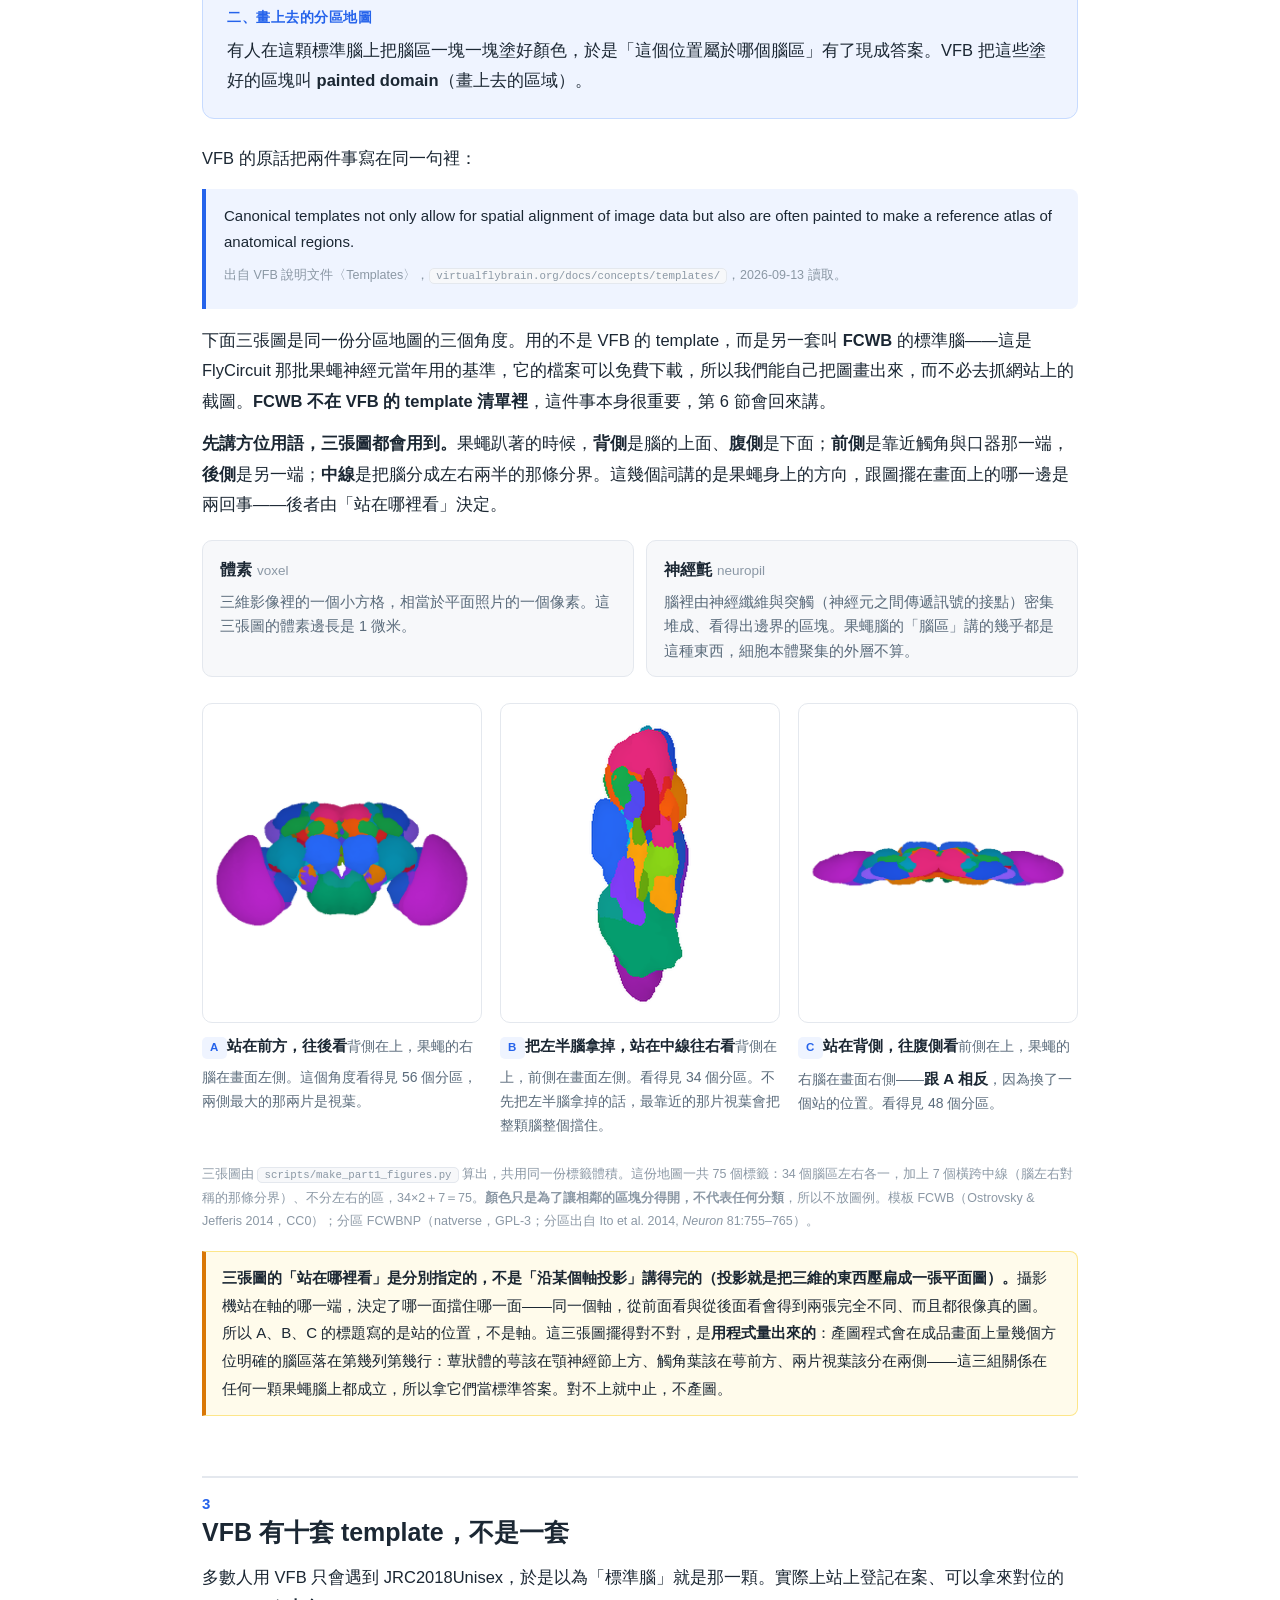
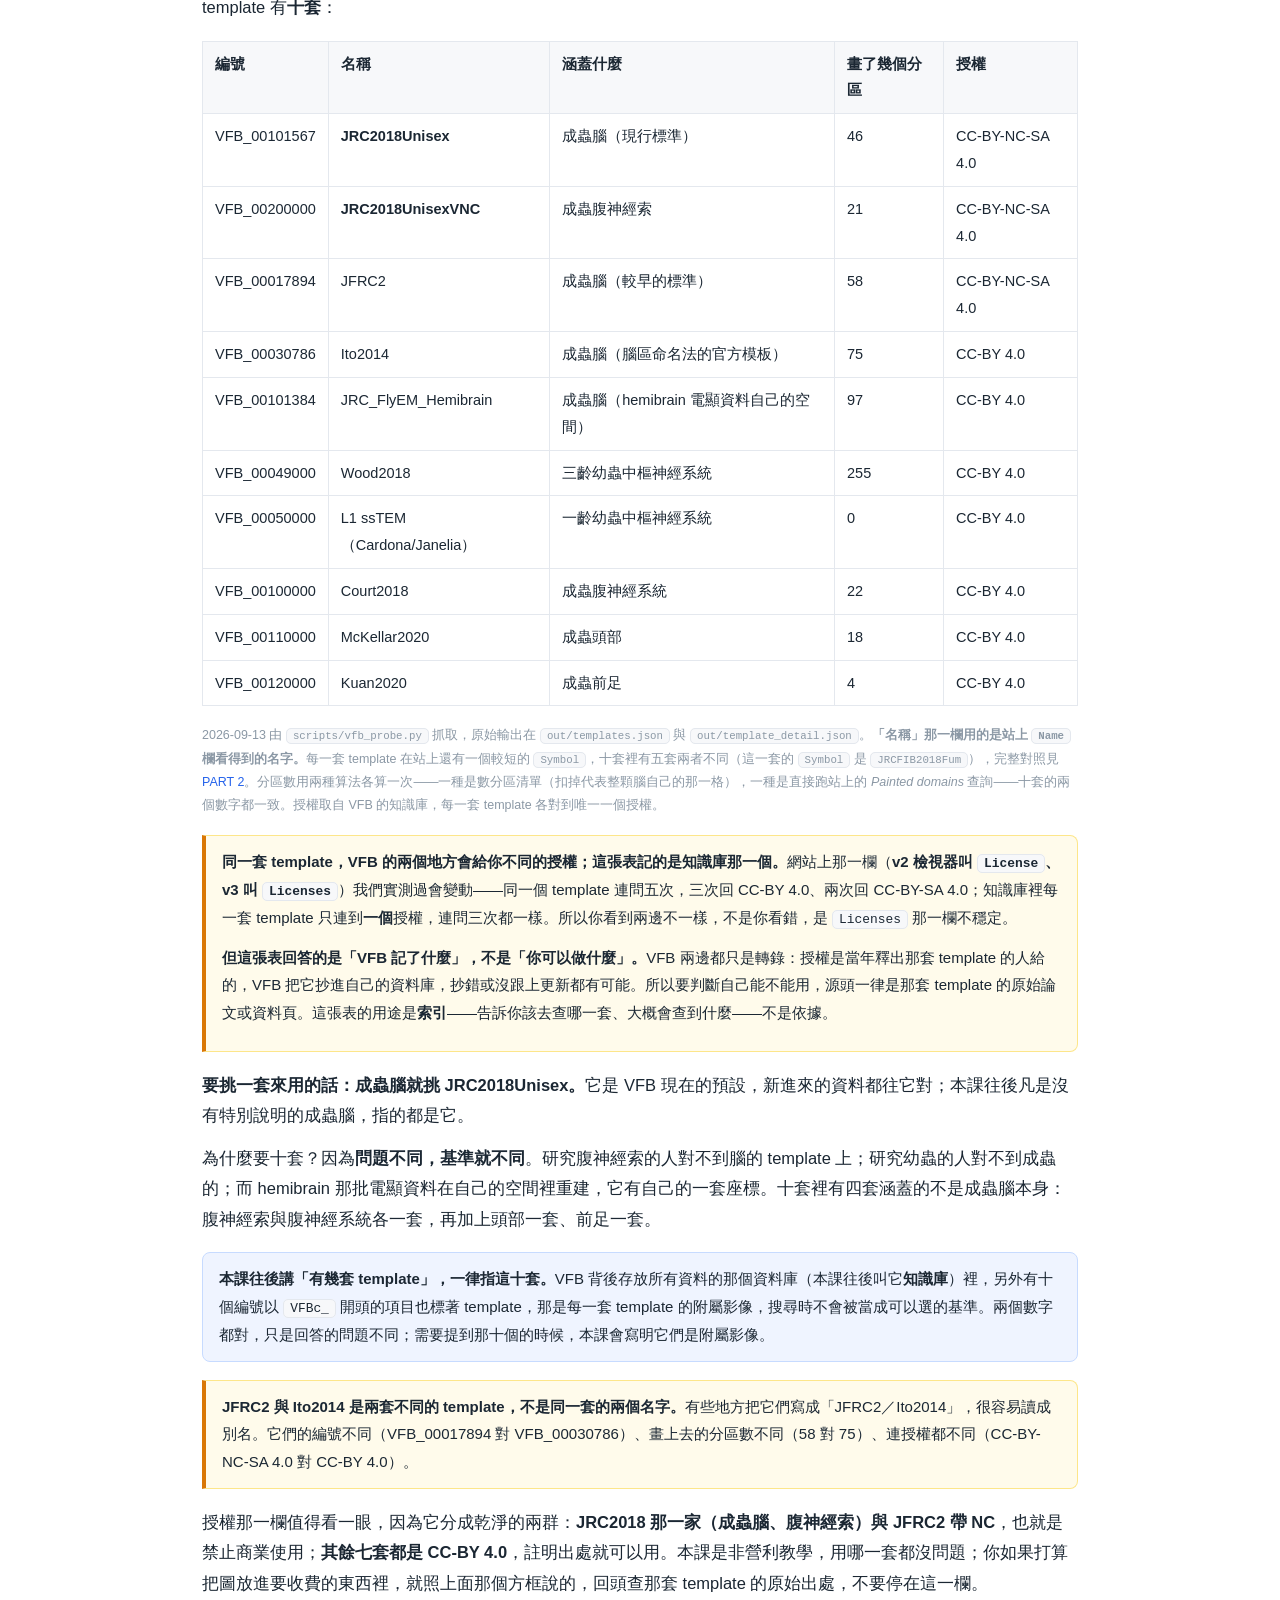
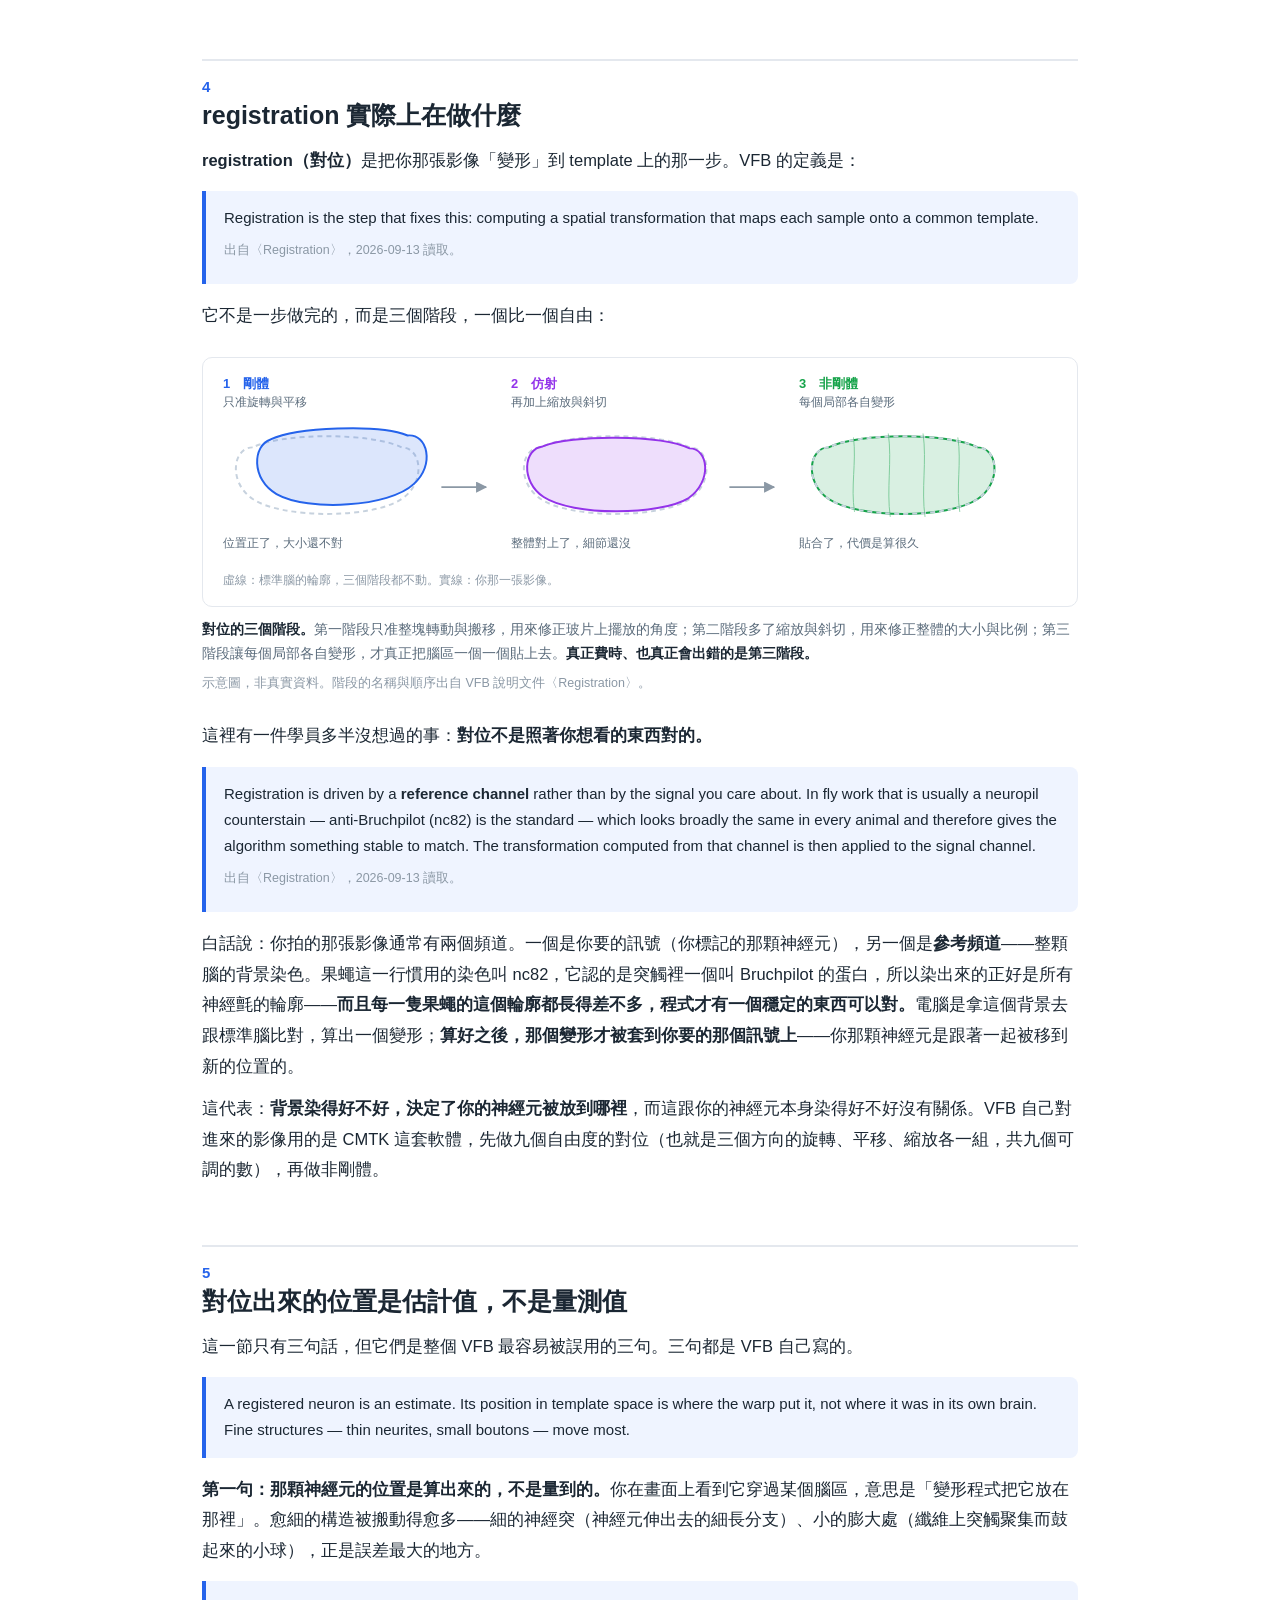
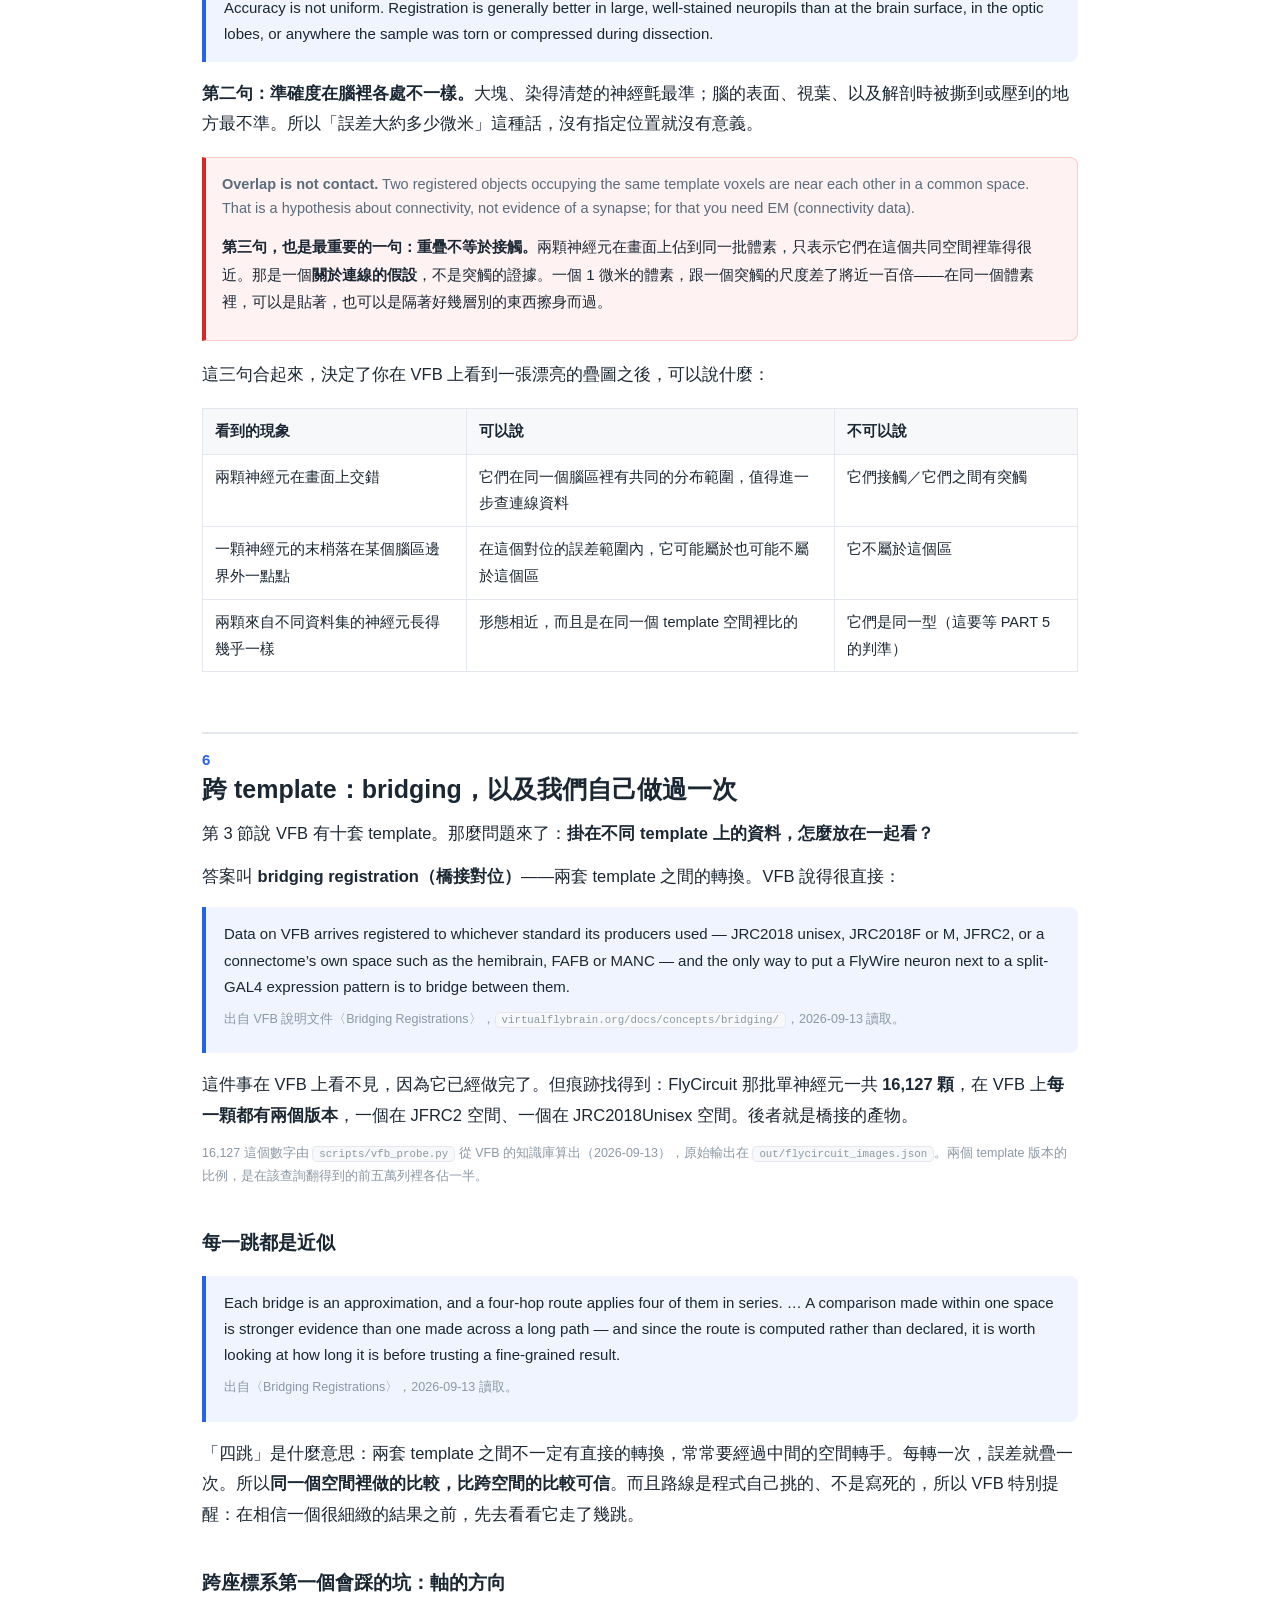
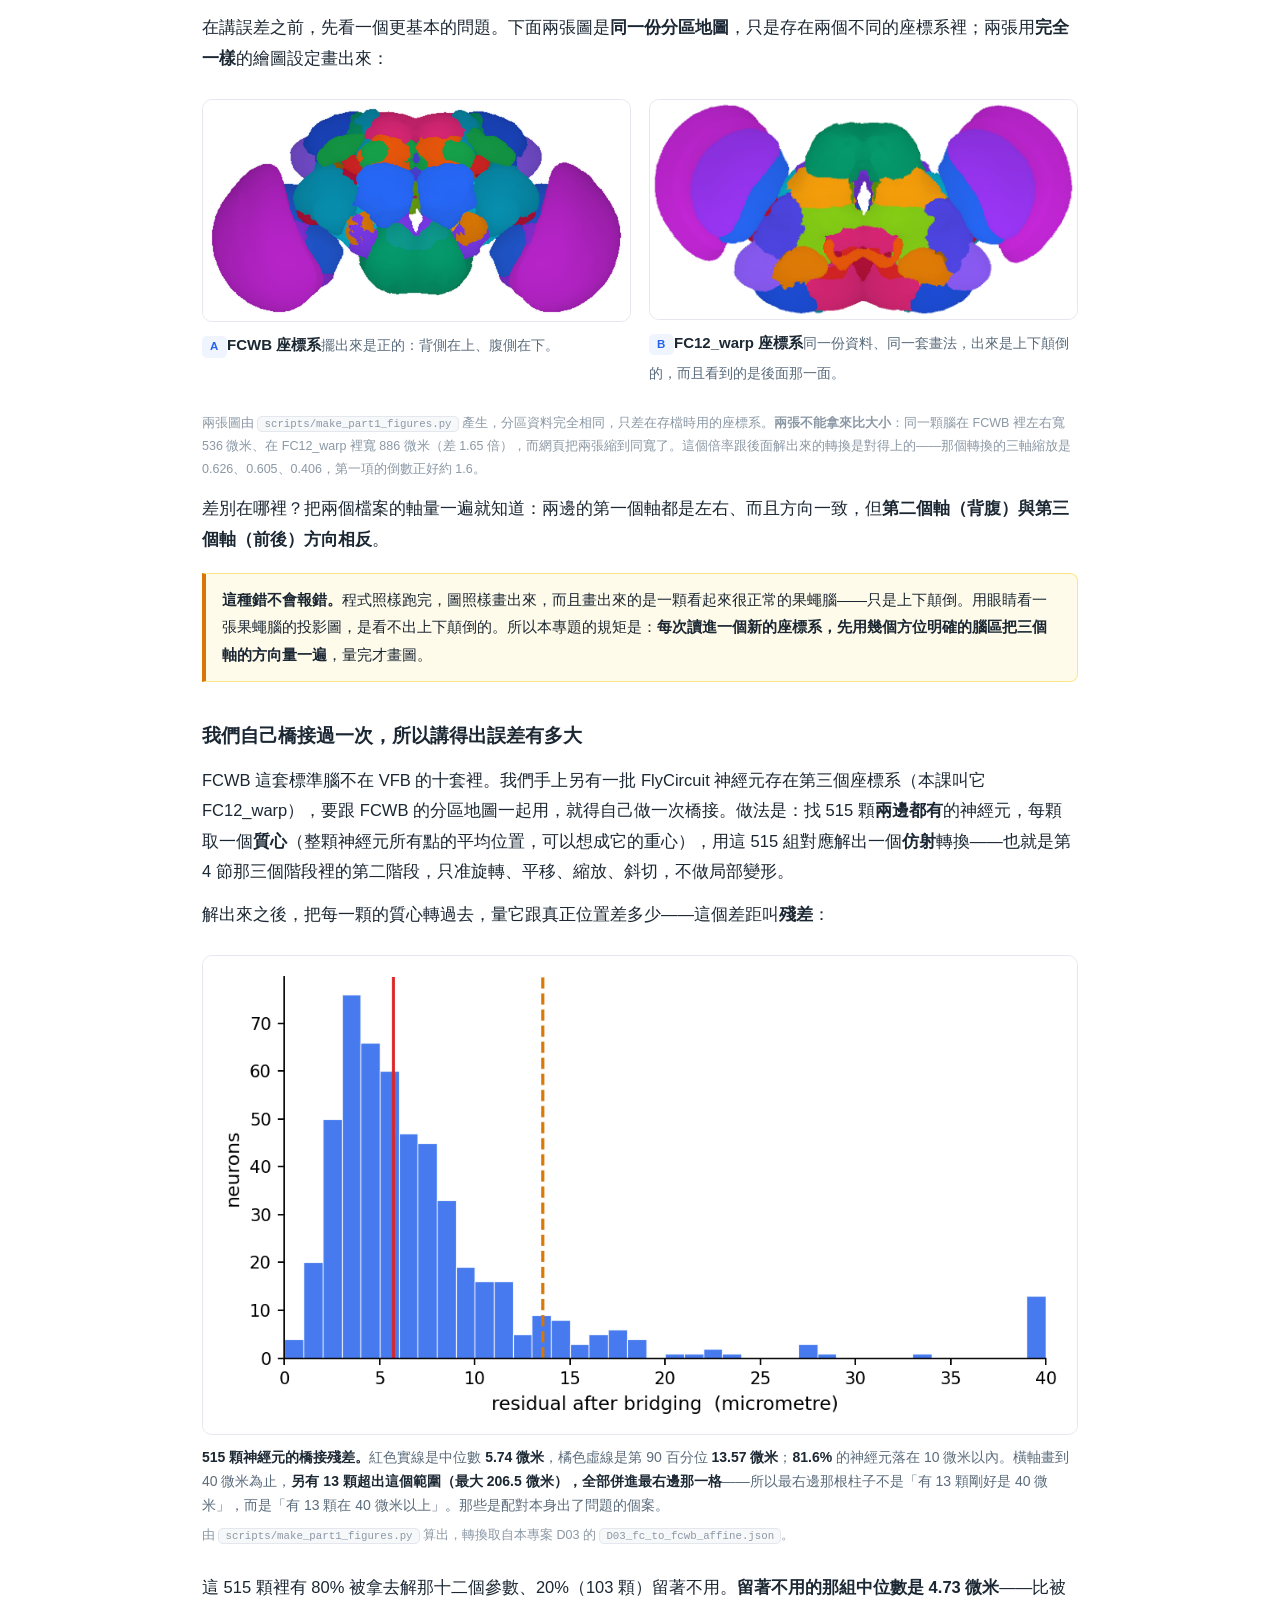
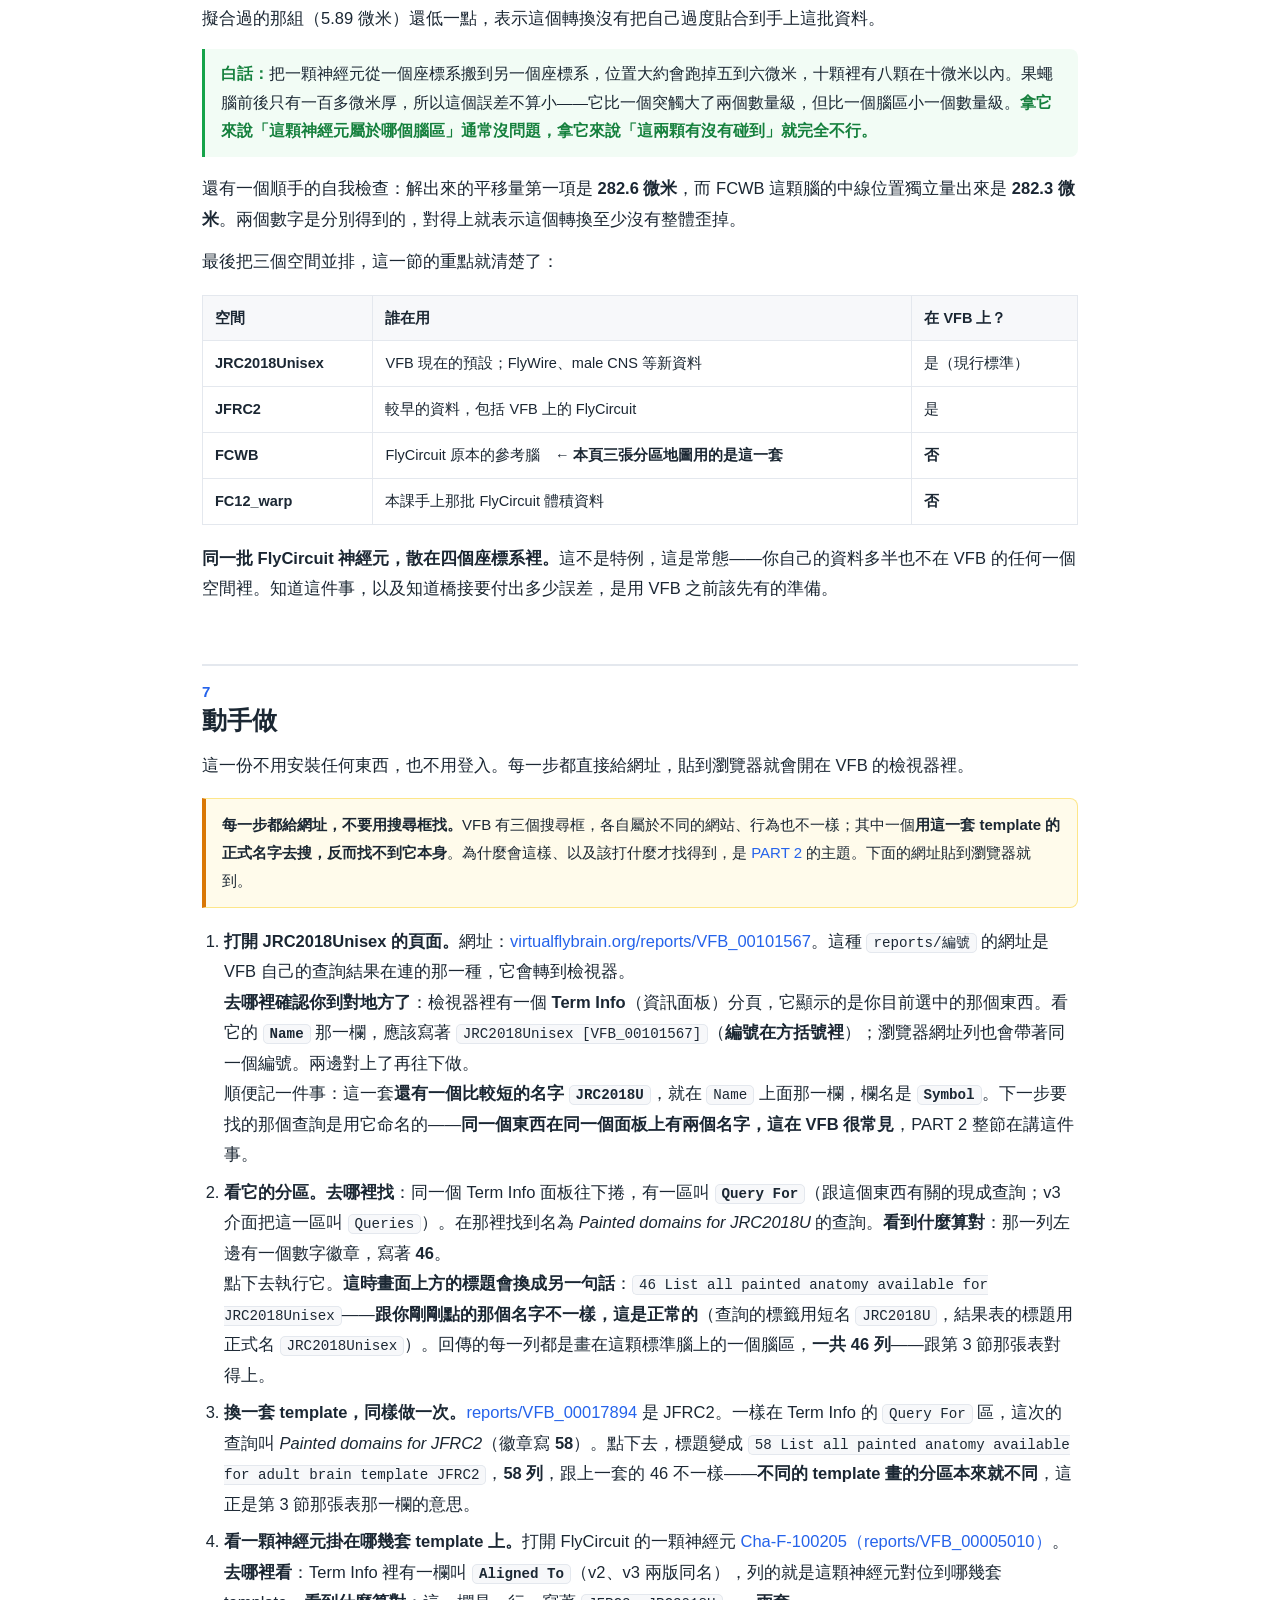
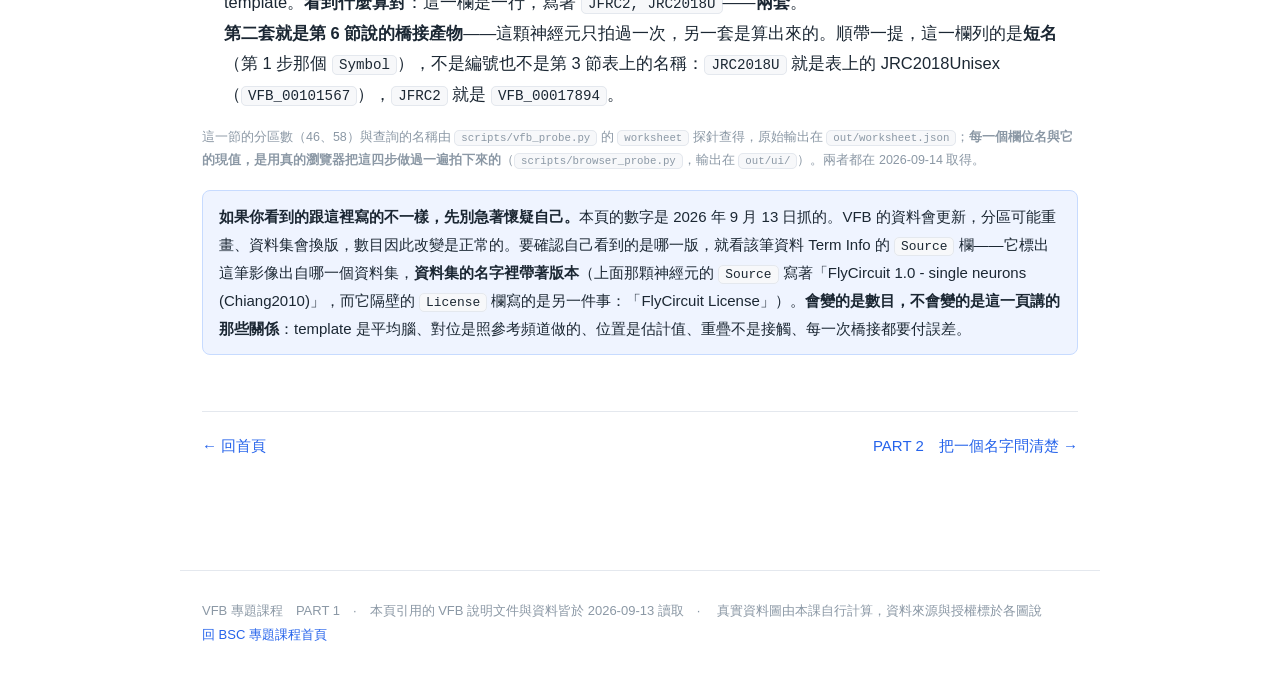
==== commit 69b47f9e: "每一頁都回得到 BSC 專題課程首頁 原本兩個專題網頁都是死路：進去之後沒有任何連結指回總覽首頁， 所以從 VFB 走不到 LPU。三處補上——  - 麵包屑最前面加一層「BSC 專題課程」（課程首頁" ====
--- a/part1-templates.html
+++ b/part1-templates.html
@@ -7,7 +7,7 @@
 <link rel="stylesheet" href="assets/vfb.css">
 </head>
 <body>
-<div class="crumb"><a href="index.html">VFB 專題課程</a> ／ PART 1</div>
+<div class="crumb"><a href="https://marginli.github.io/bsc-topics/">BSC 專題課程</a> ／ <a href="index.html">VFB 專題課程</a> ／ PART 1</div>
 <header class="hero">
   <p class="eyebrow">PART 1</p>
   <h1>座標系：template 與 registration</h1>
@@ -364,7 +364,7 @@
 
 <div class="foot">
   VFB 專題課程　PART 1　·　本頁引用的 VFB 說明文件與資料皆於 2026-09-13 讀取　·　
-  真實資料圖由本課自行計算，資料來源與授權標於各圖說
-</div>
+  真實資料圖由本課自行計算，資料來源與授權標於各圖說<br>
+  <a href="https://marginli.github.io/bsc-topics/">回 BSC 專題課程首頁</a></div>
 </body>
 </html>
--- a/assets/vfb.css
+++ b/assets/vfb.css
@@ -217,3 +217,9 @@
 .figpair figcaption b{display:inline}
 .figpair figcaption > b:first-child{display:block; color:var(--ink);
   font-size:15px; margin-bottom:1px}
+
+/* ── PART 8：下載連結 ── */
+a.dl{display:inline-block; border:1px solid var(--accent); border-radius:10px;
+  padding:11px 20px; margin:6px 0 2px; text-decoration:none; color:var(--accent);
+  background:var(--accent-soft); font-size:15px}
+a.dl:hover{background:var(--accent); color:#fff}
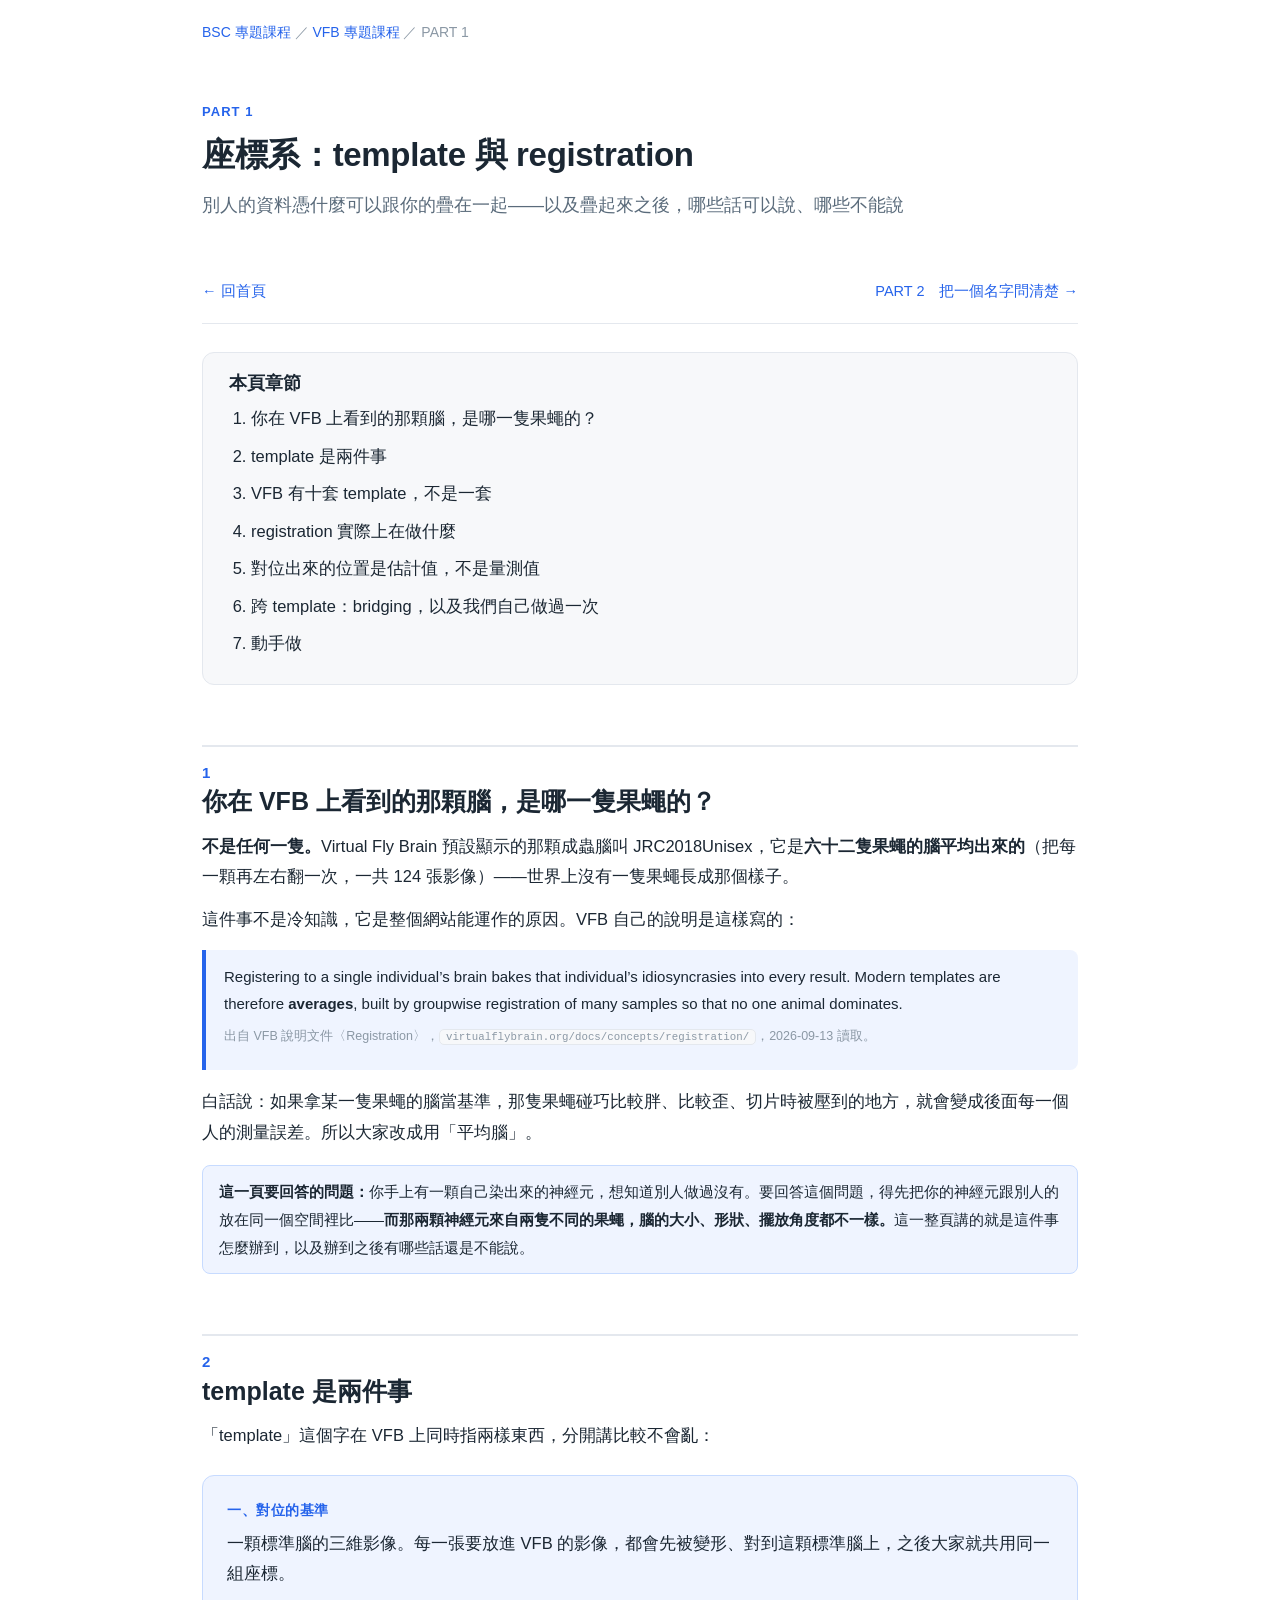
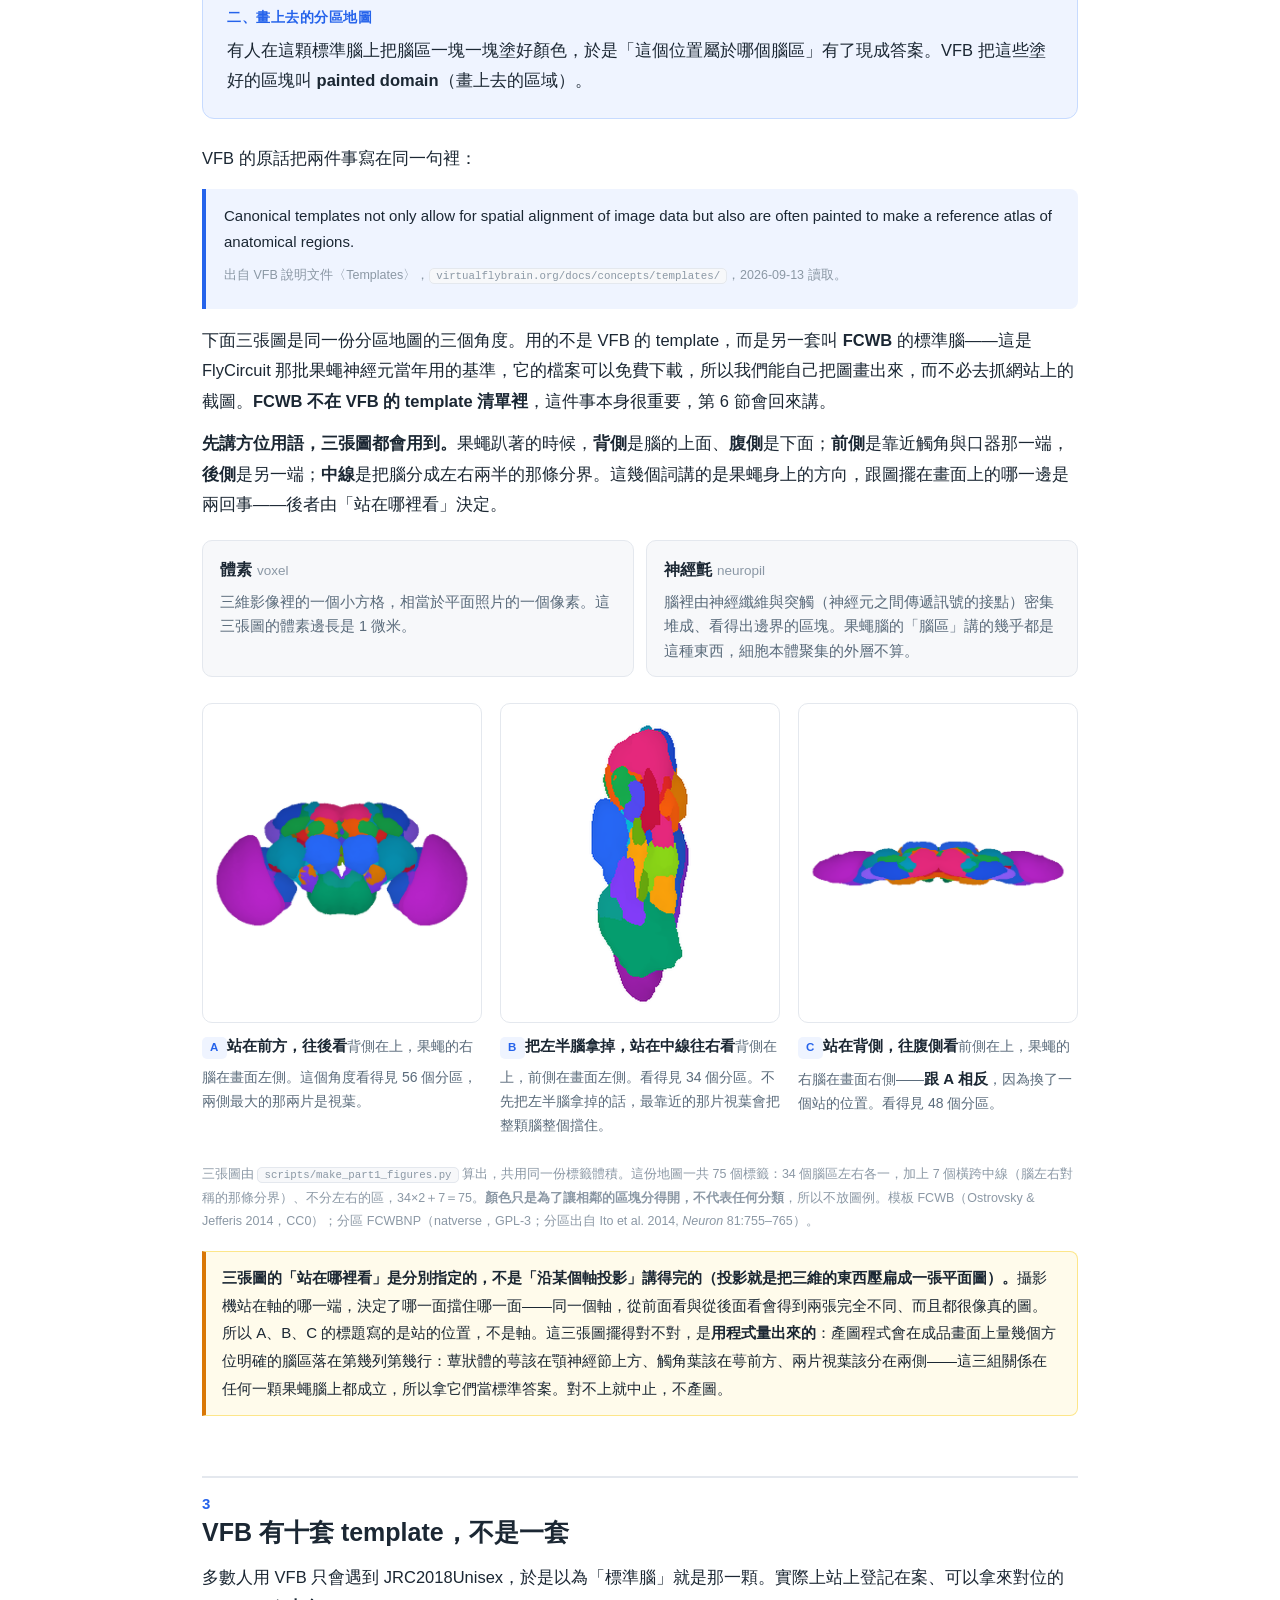
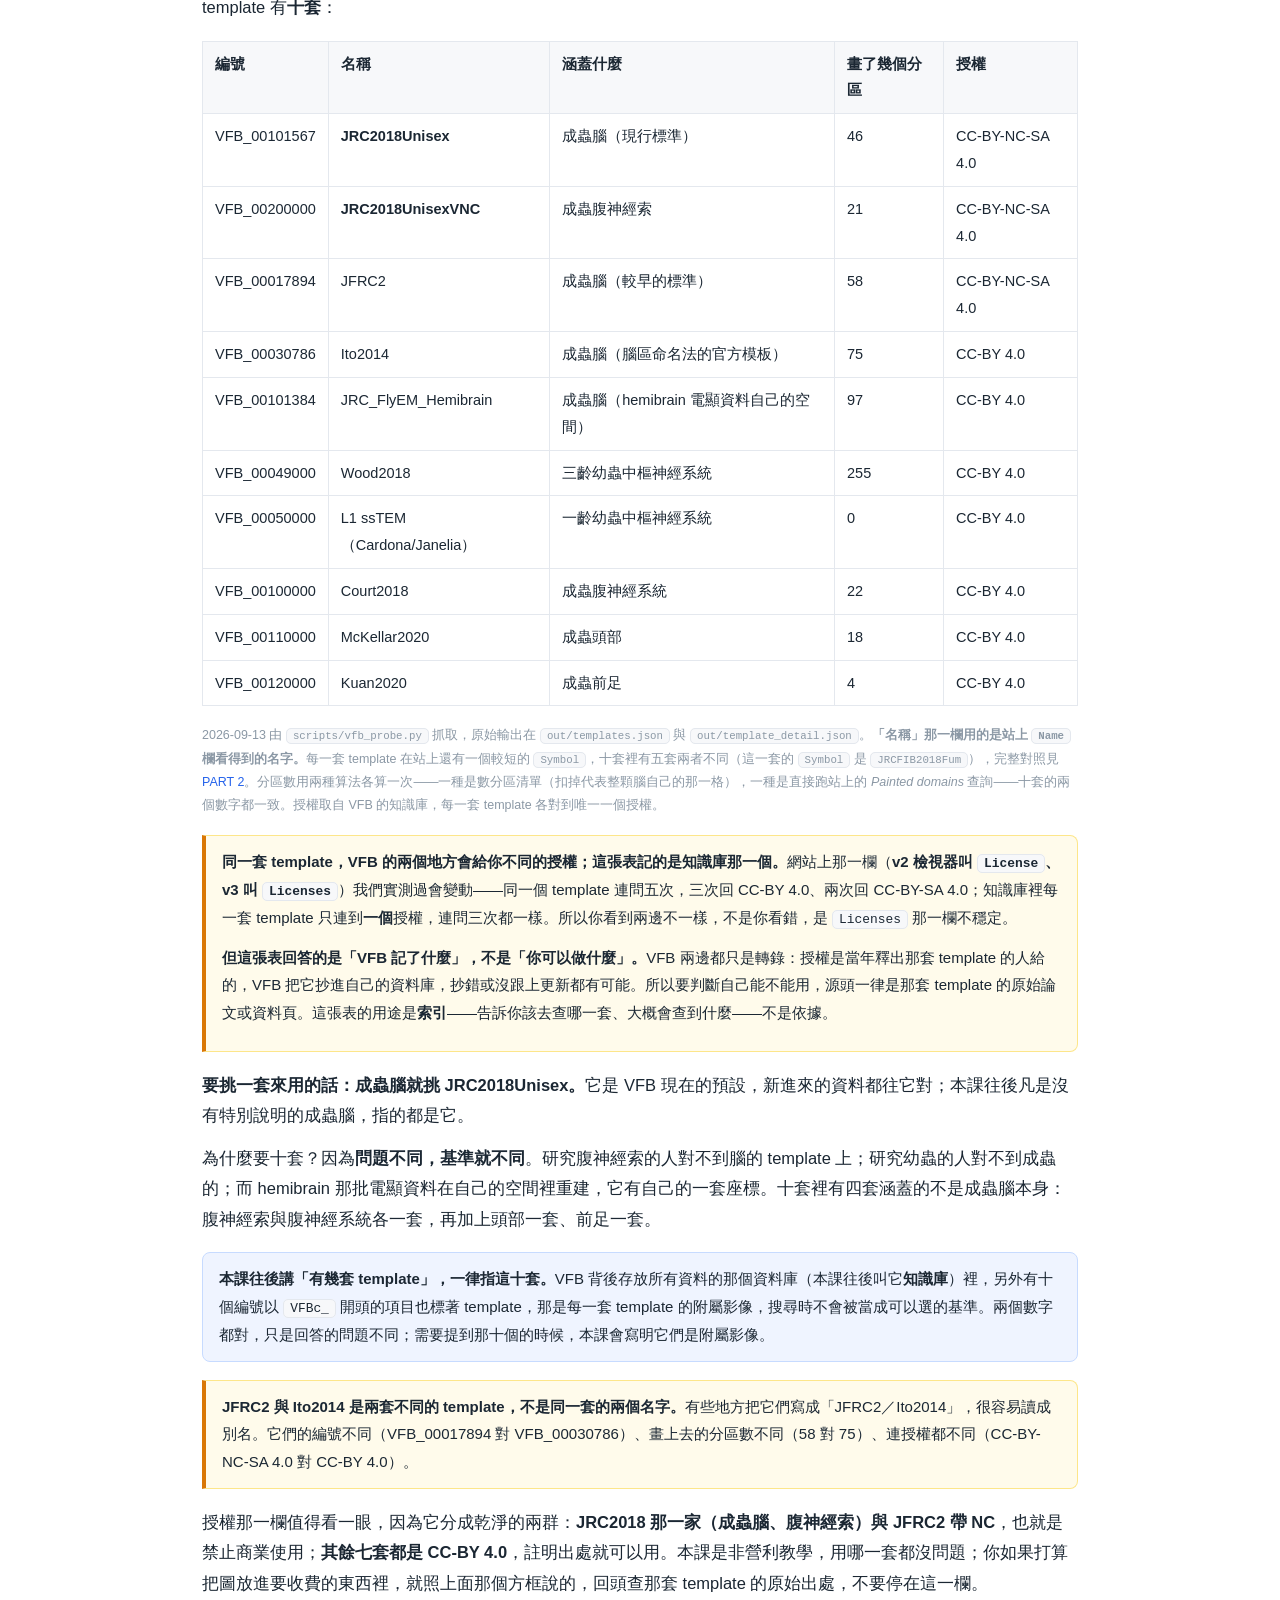
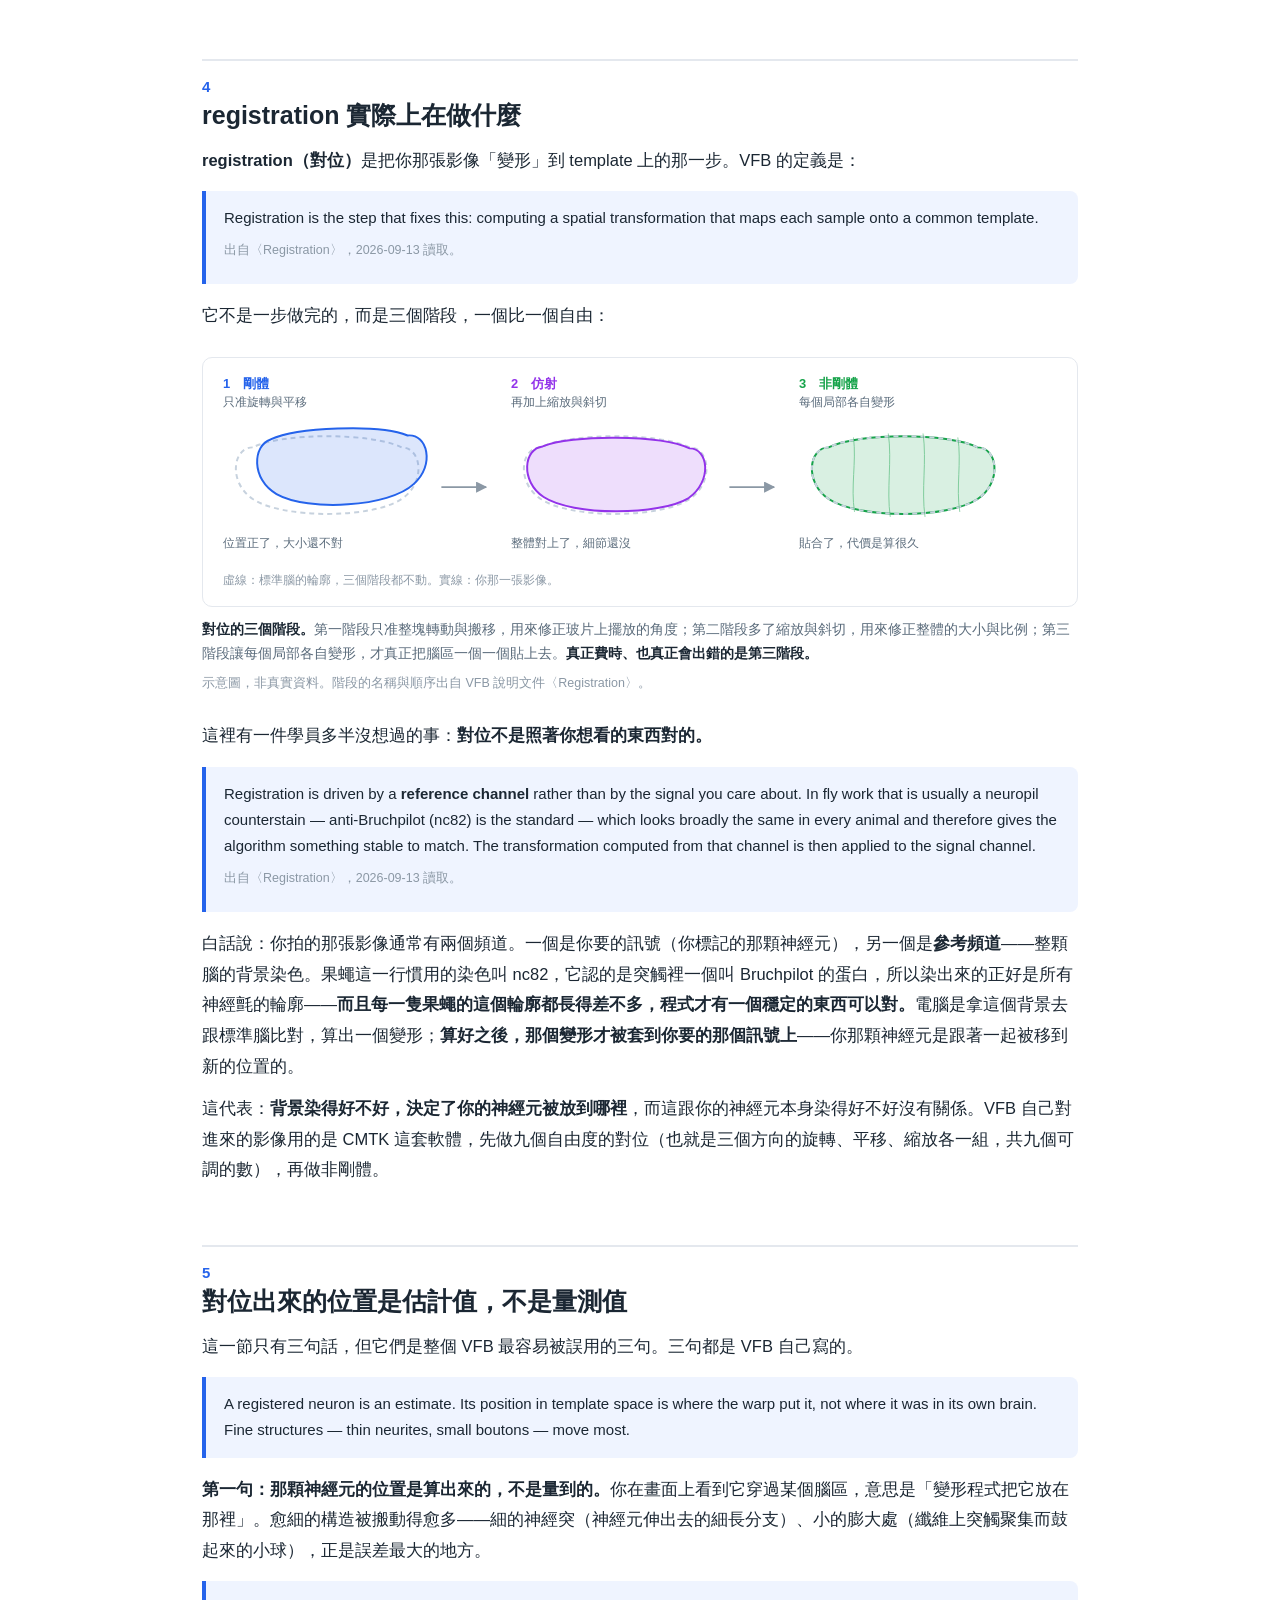
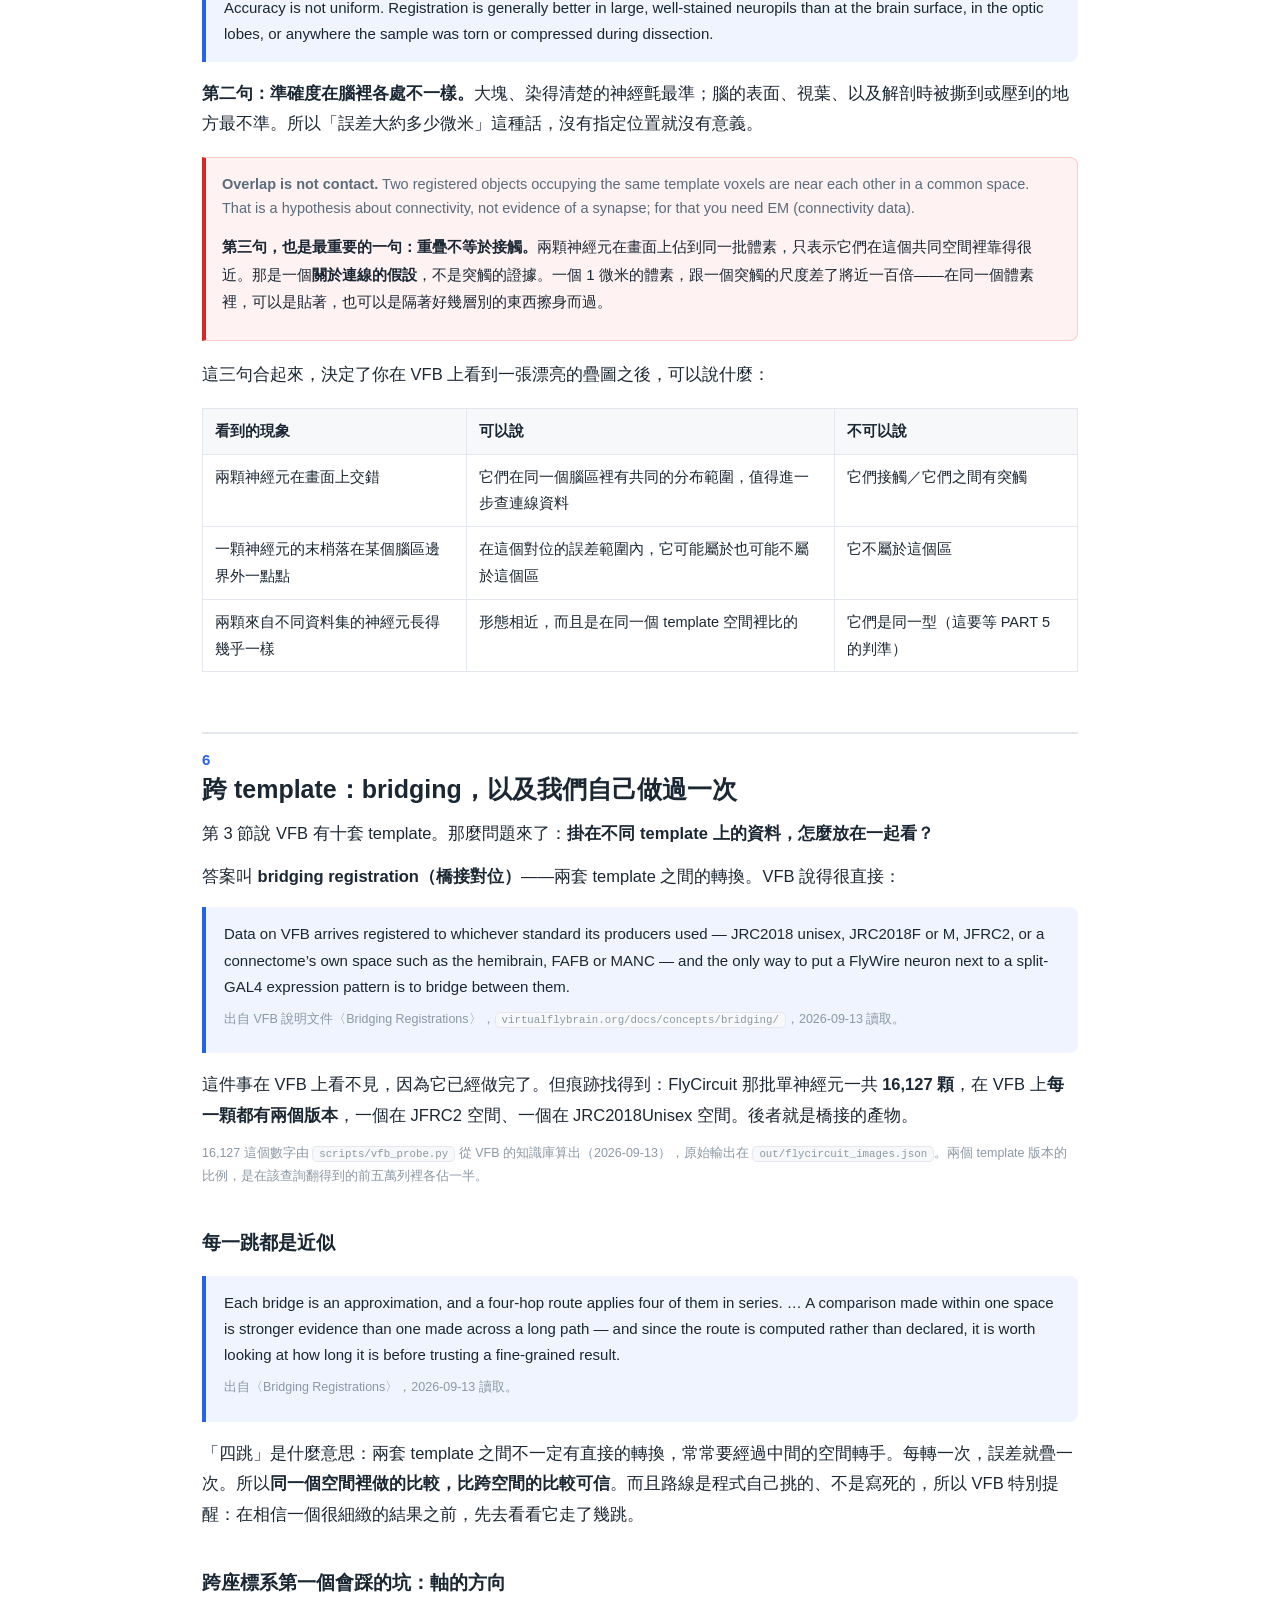
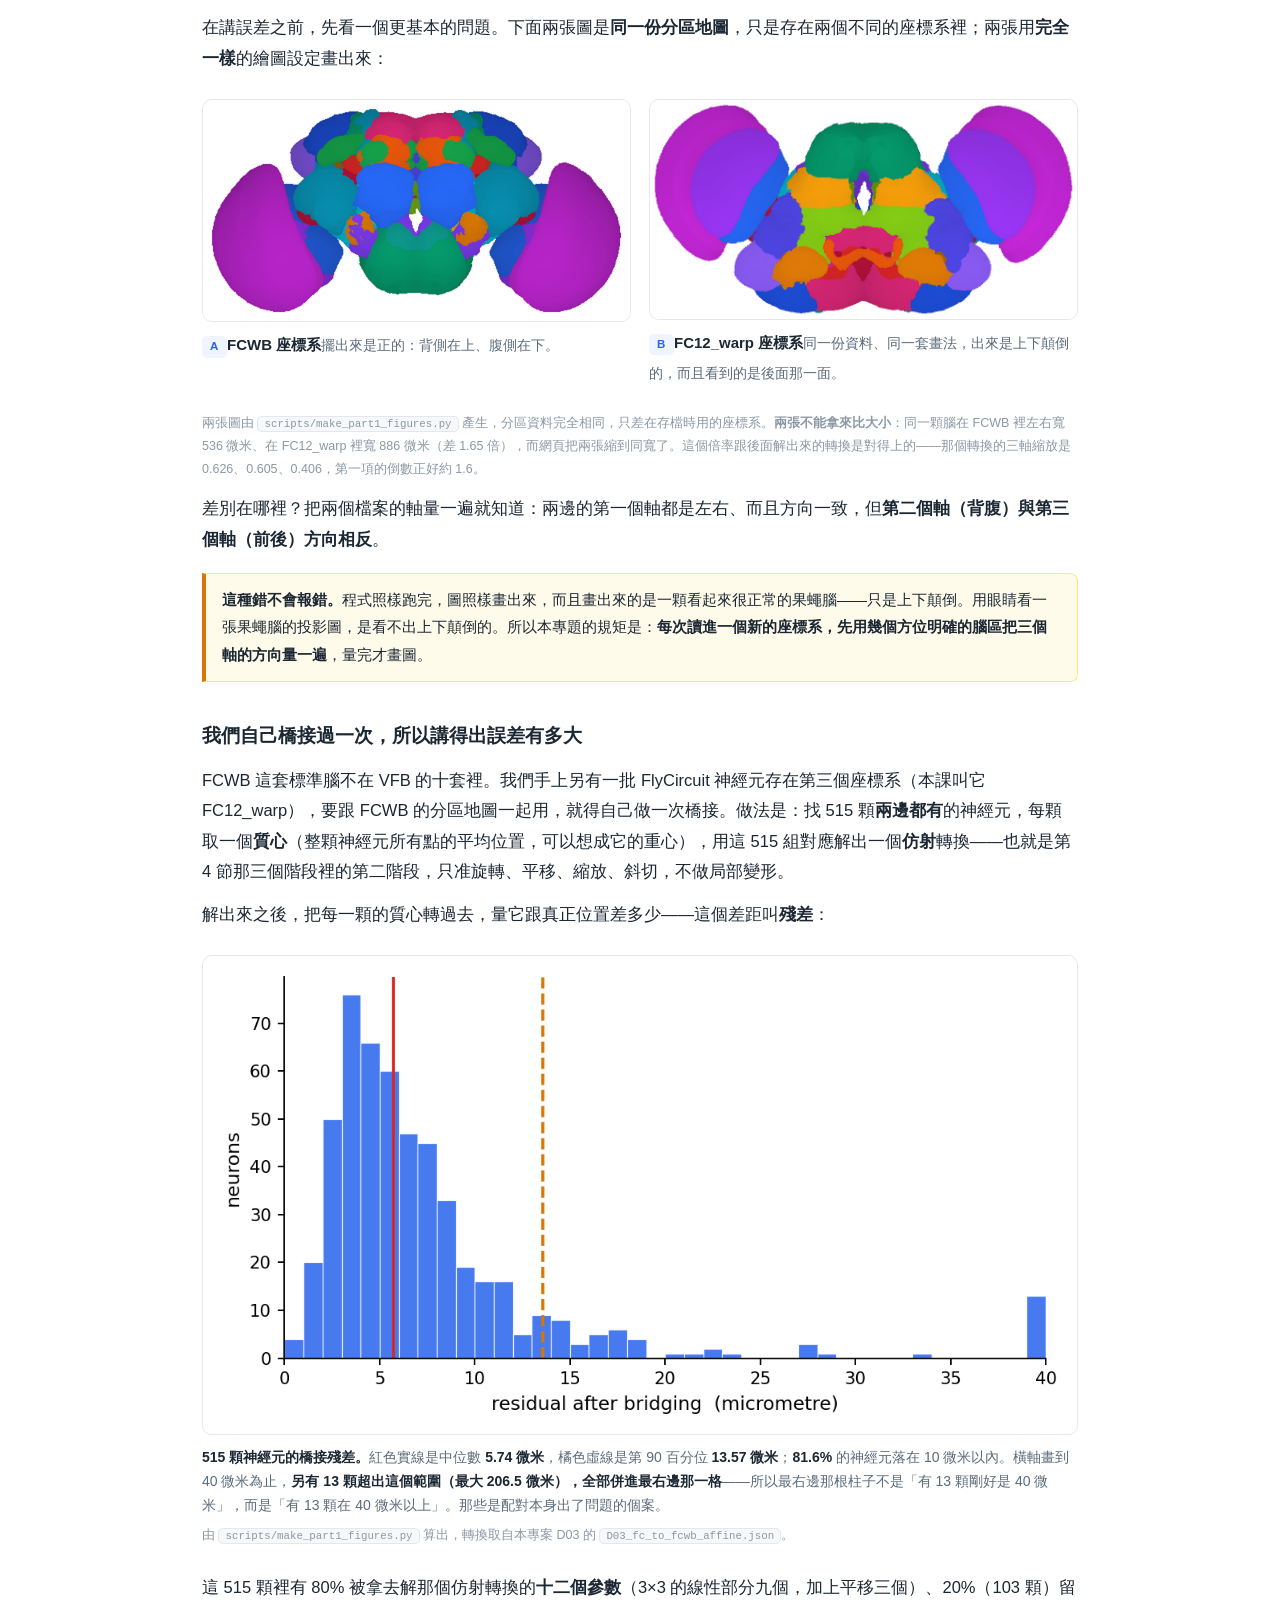
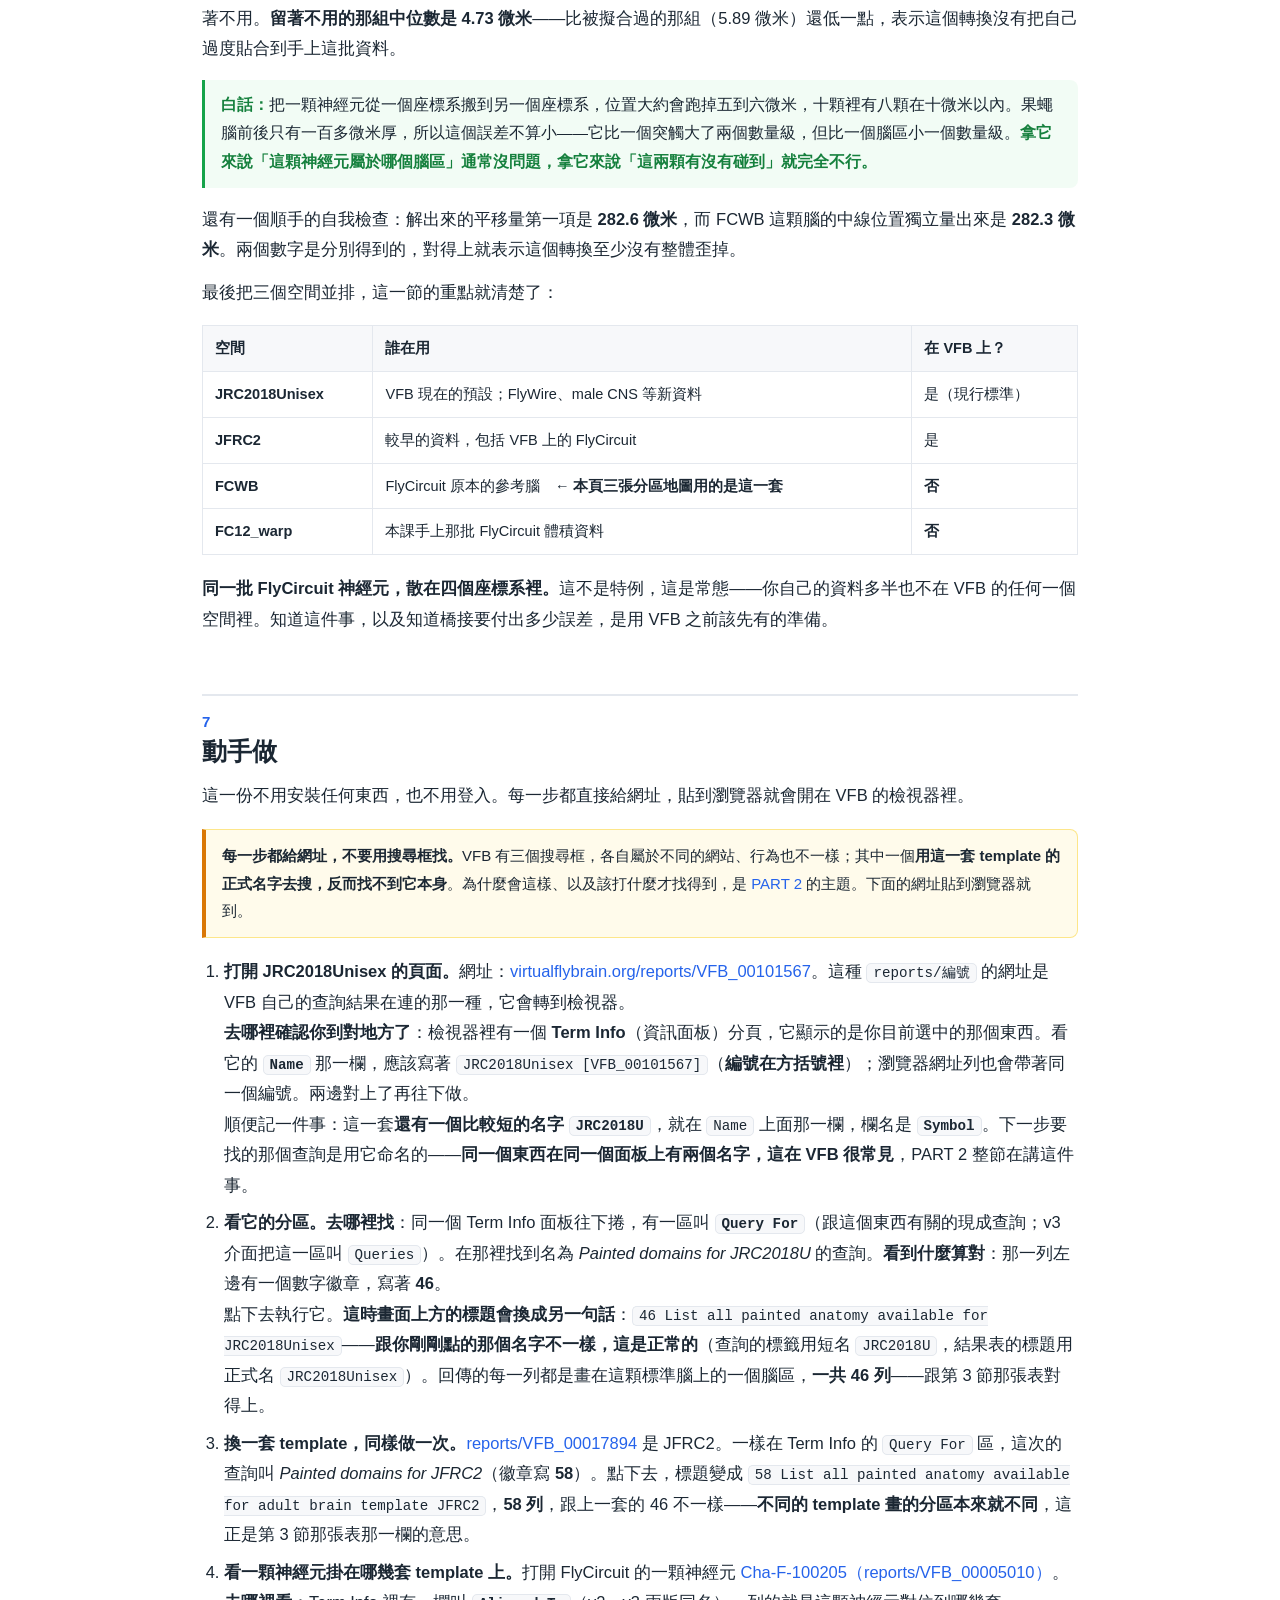
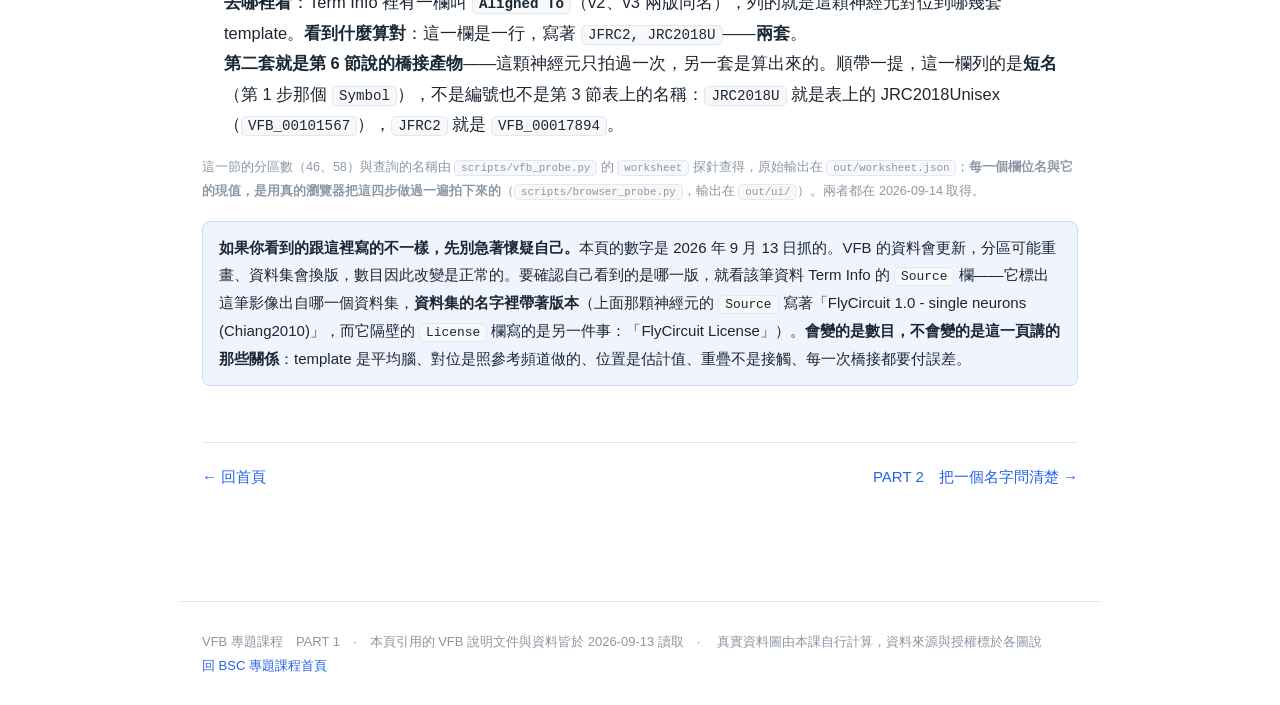
==== commit d10a1fc5: "PART 1 照同一把尺掃：幽靈數字第三例，全站九頁掃完 dist 排第一的是「這 515 顆裡有 80% 被拿去解那十二個參數」，距離 7,737 字。去查那個「十二」是什麼——是「六十二隻果蠅」裡" ====
--- a/part1-templates.html
+++ b/part1-templates.html
@@ -312,7 +312,7 @@
     <span class="figsrc">由 <code>scripts/make_part1_figures.py</code> 算出，轉換取自本專案 D03 的 <code>D03_fc_to_fcwb_affine.json</code>。</span></figcaption>
   </figure>
 
-  <p>這 515 顆裡有 80% 被拿去解那十二個參數、20%（103 顆）留著不用。<b>留著不用的那組中位數是 4.73 微米</b>——比被擬合過的那組（5.89 微米）還低一點，表示這個轉換沒有把自己過度貼合到手上這批資料。</p>
+  <p>這 515 顆裡有 80% 被拿去解那個仿射轉換的<b>十二個參數</b>（3×3 的線性部分九個，加上平移三個）、20%（103 顆）留著不用。<b>留著不用的那組中位數是 4.73 微米</b>——比被擬合過的那組（5.89 微米）還低一點，表示這個轉換沒有把自己過度貼合到手上這批資料。</p>
 
   <div class="plain">
     <b>白話：</b>把一顆神經元從一個座標系搬到另一個座標系，位置大約會跑掉五到六微米，十顆裡有八顆在十微米以內。果蠅腦前後只有一百多微米厚，所以這個誤差不算小——它比一個突觸大了兩個數量級，但比一個腦區小一個數量級。<b>拿它來說「這顆神經元屬於哪個腦區」通常沒問題，拿它來說「這兩顆有沒有碰到」就完全不行。</b>
